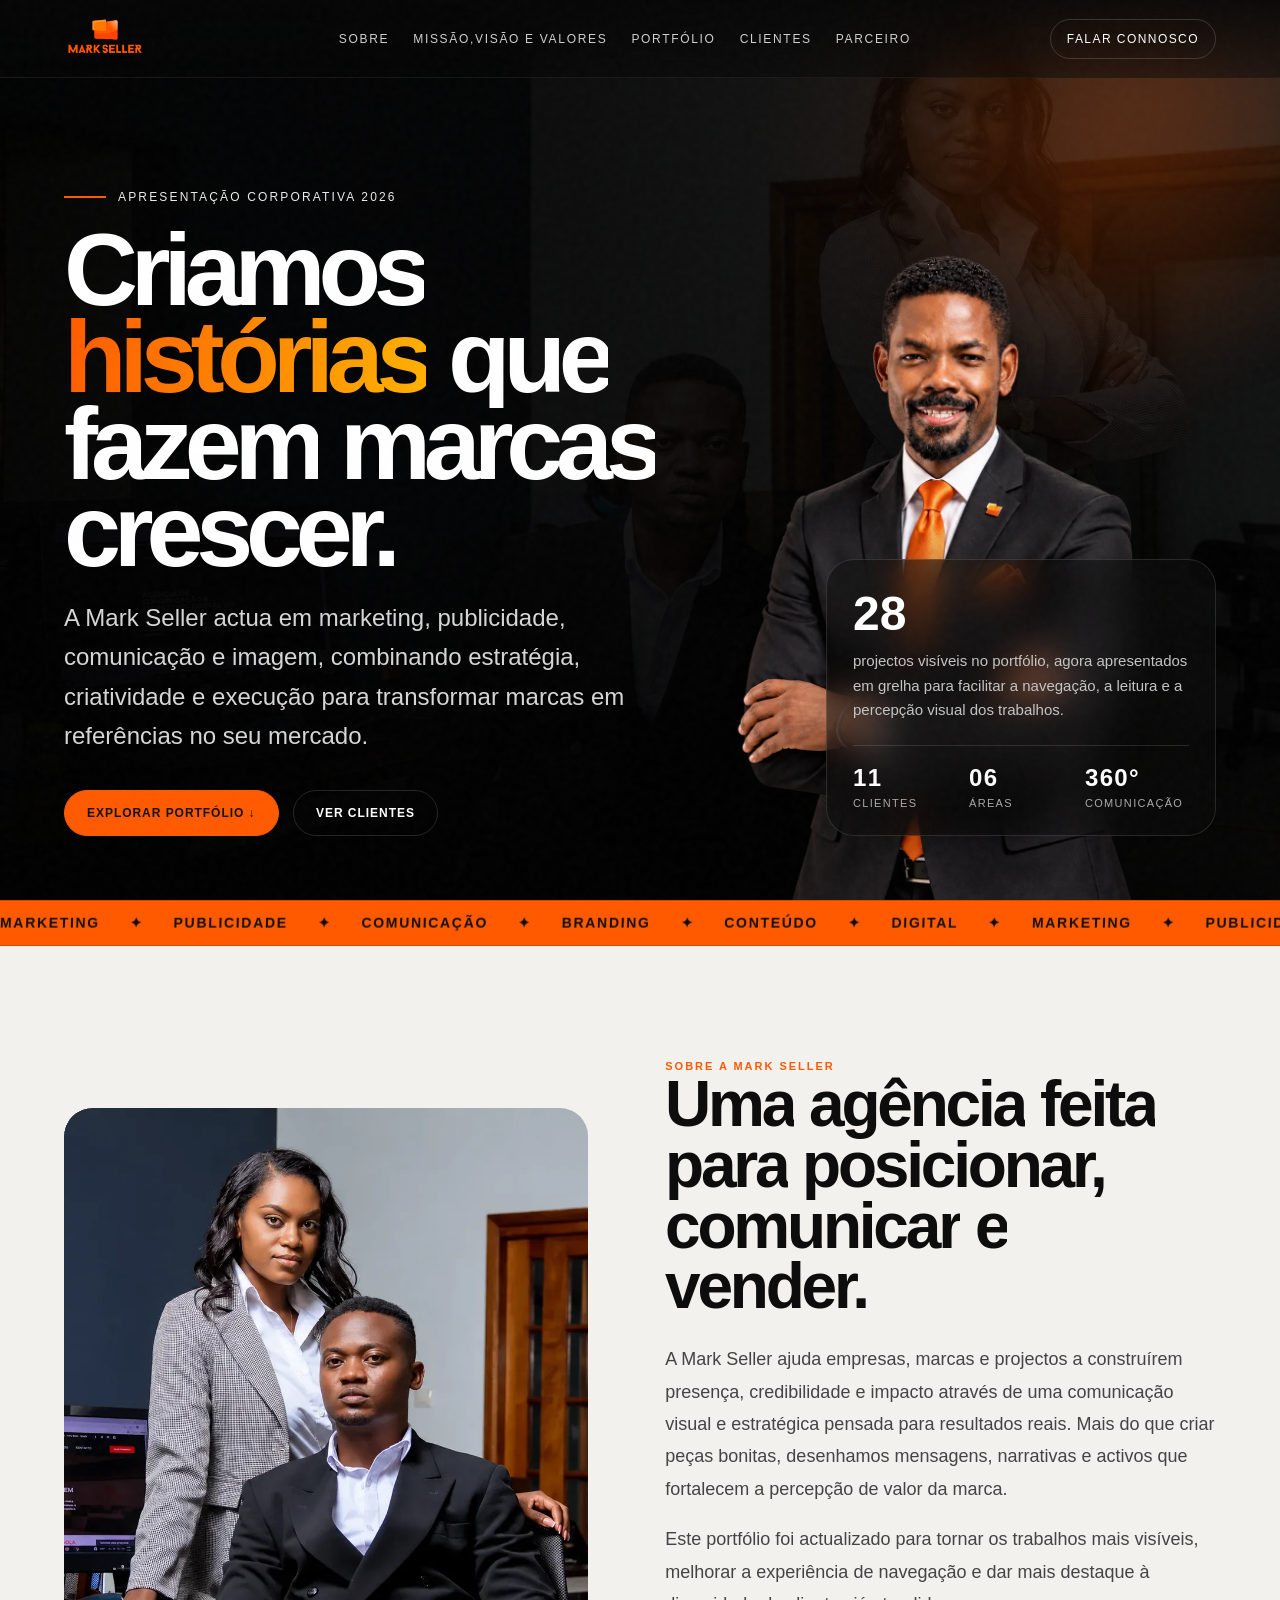
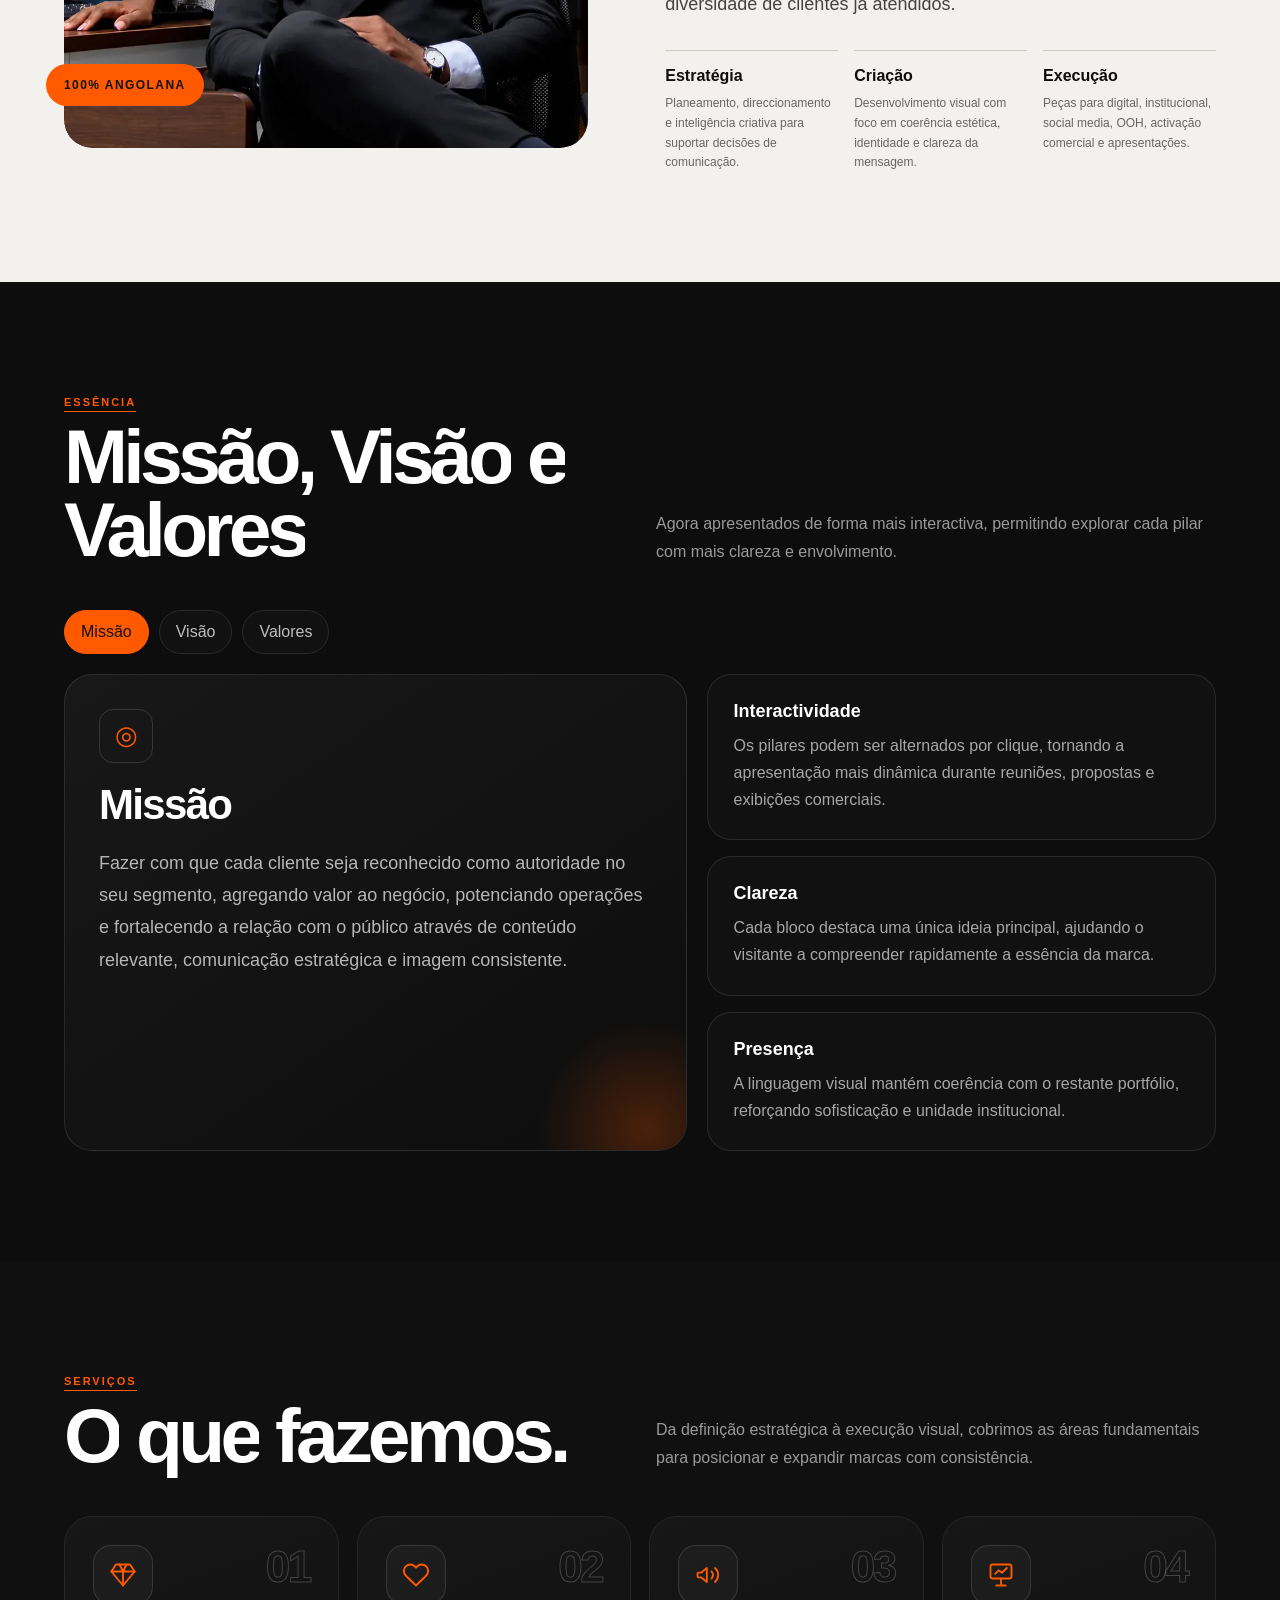
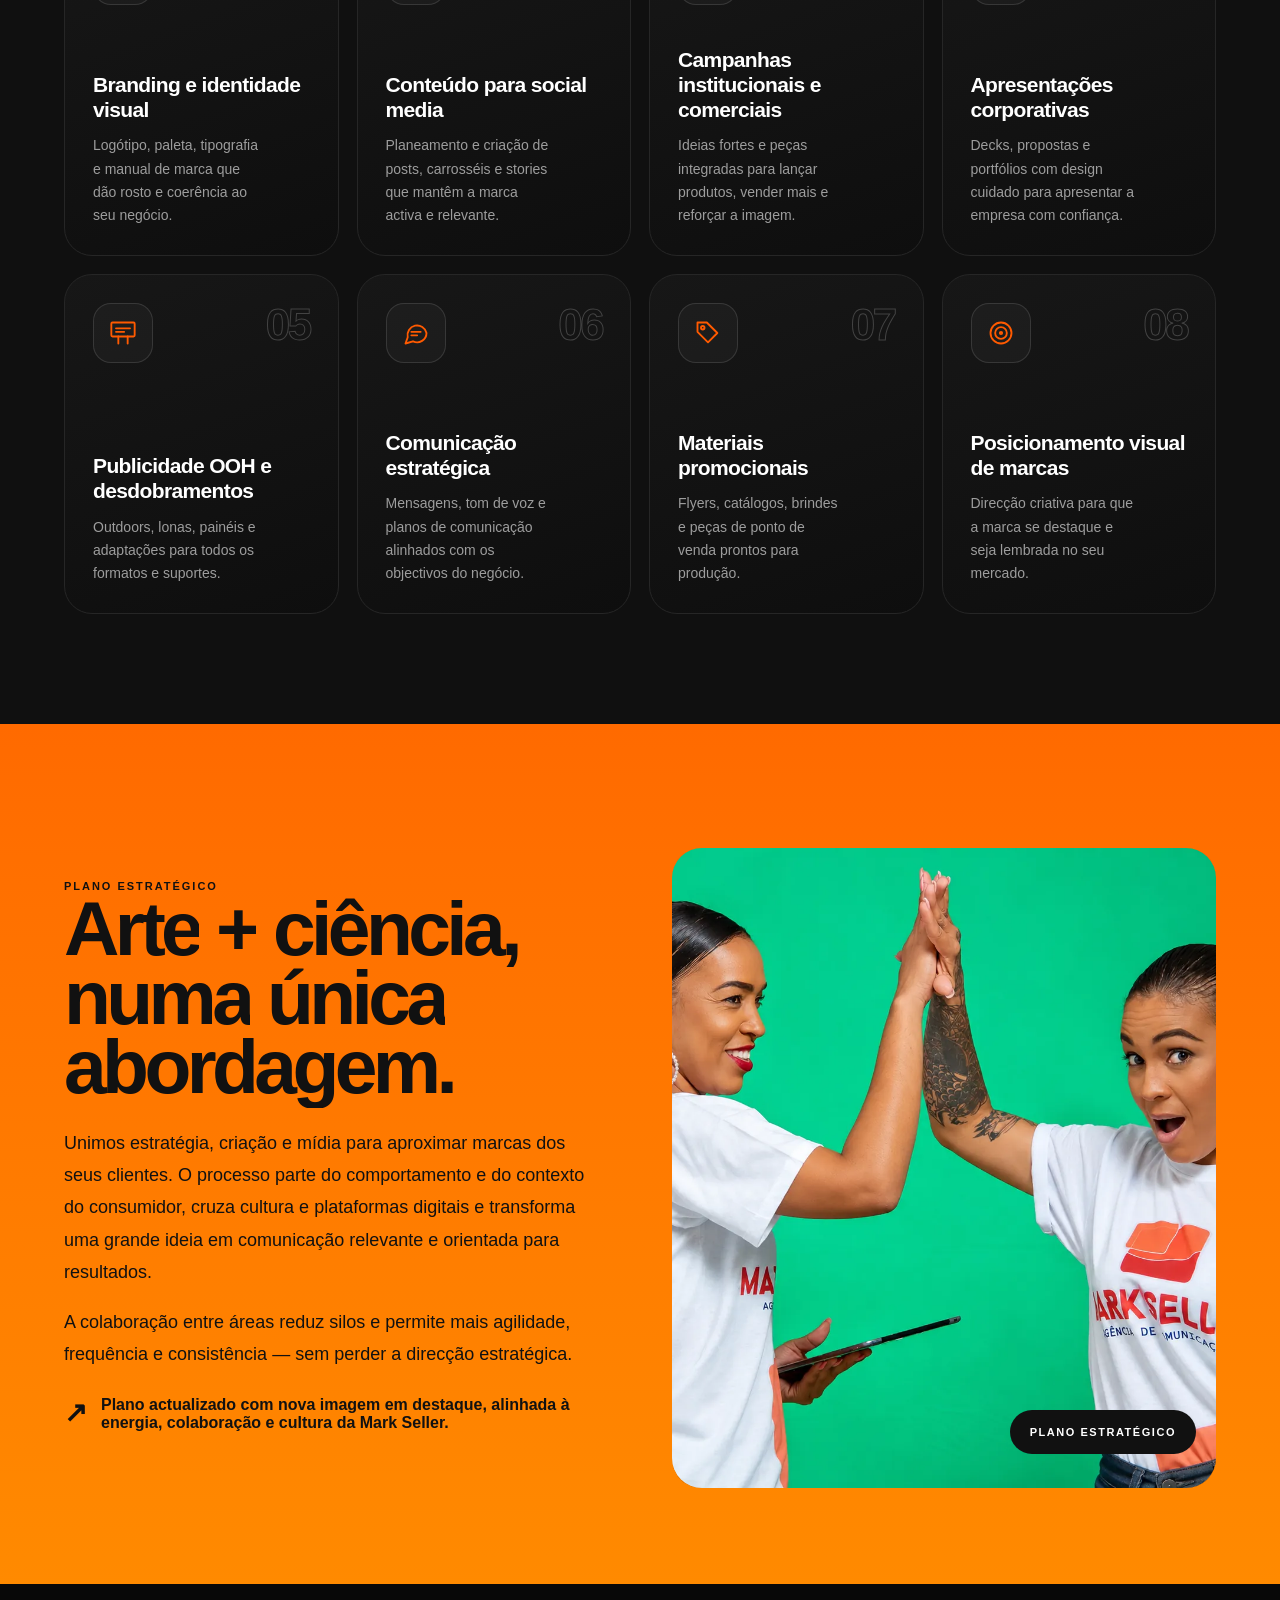
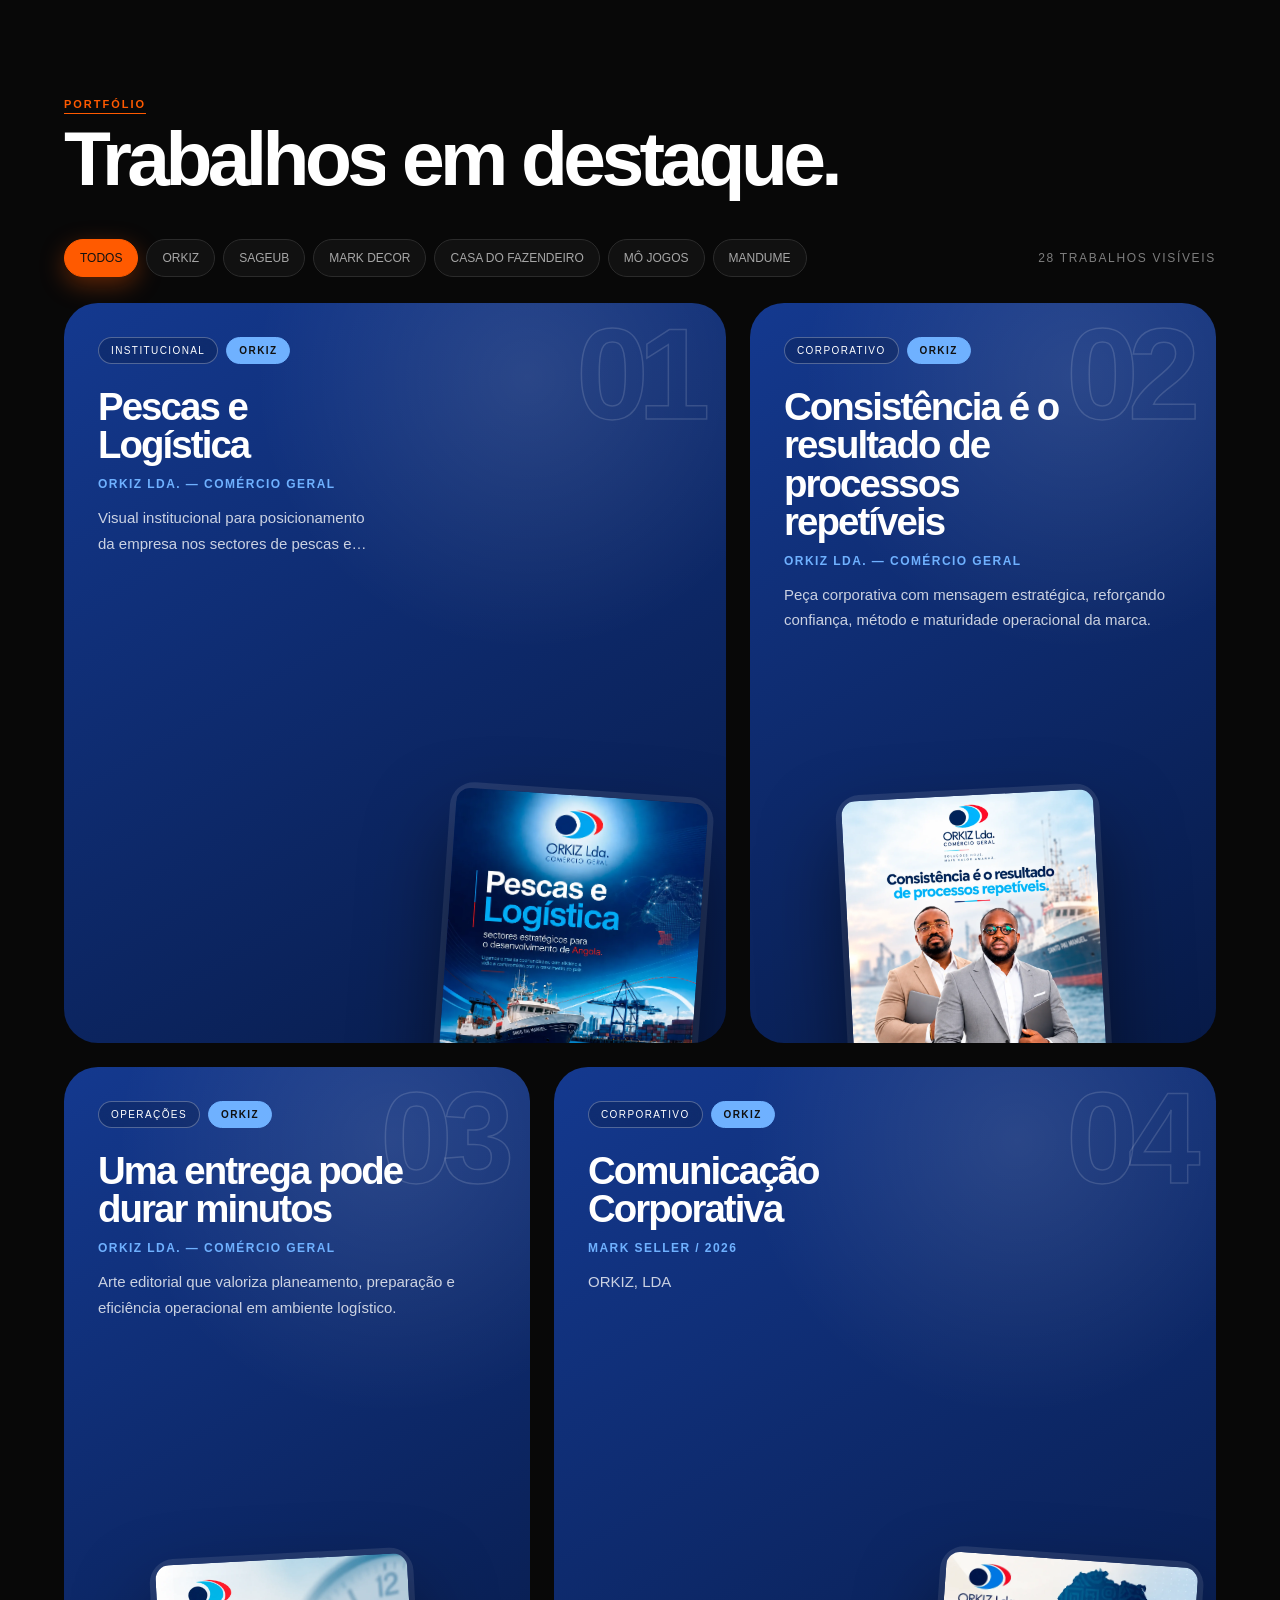
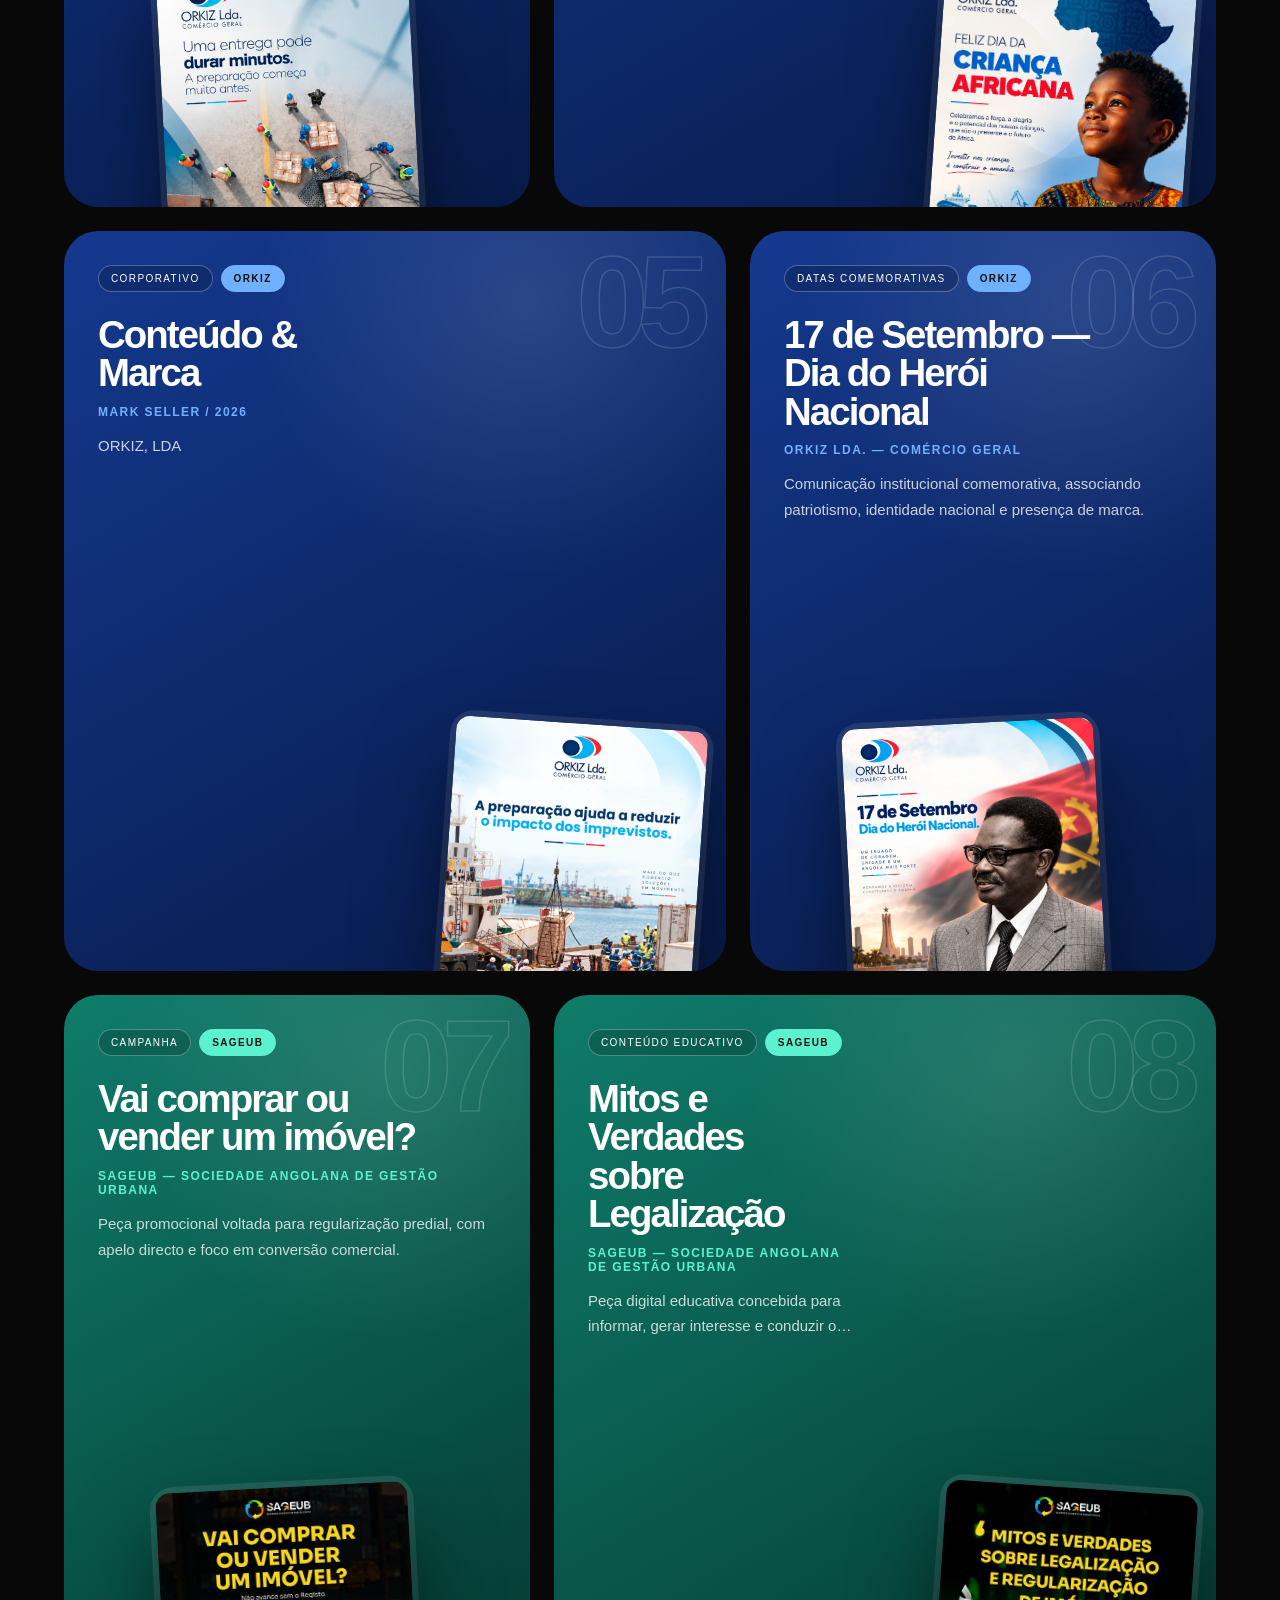
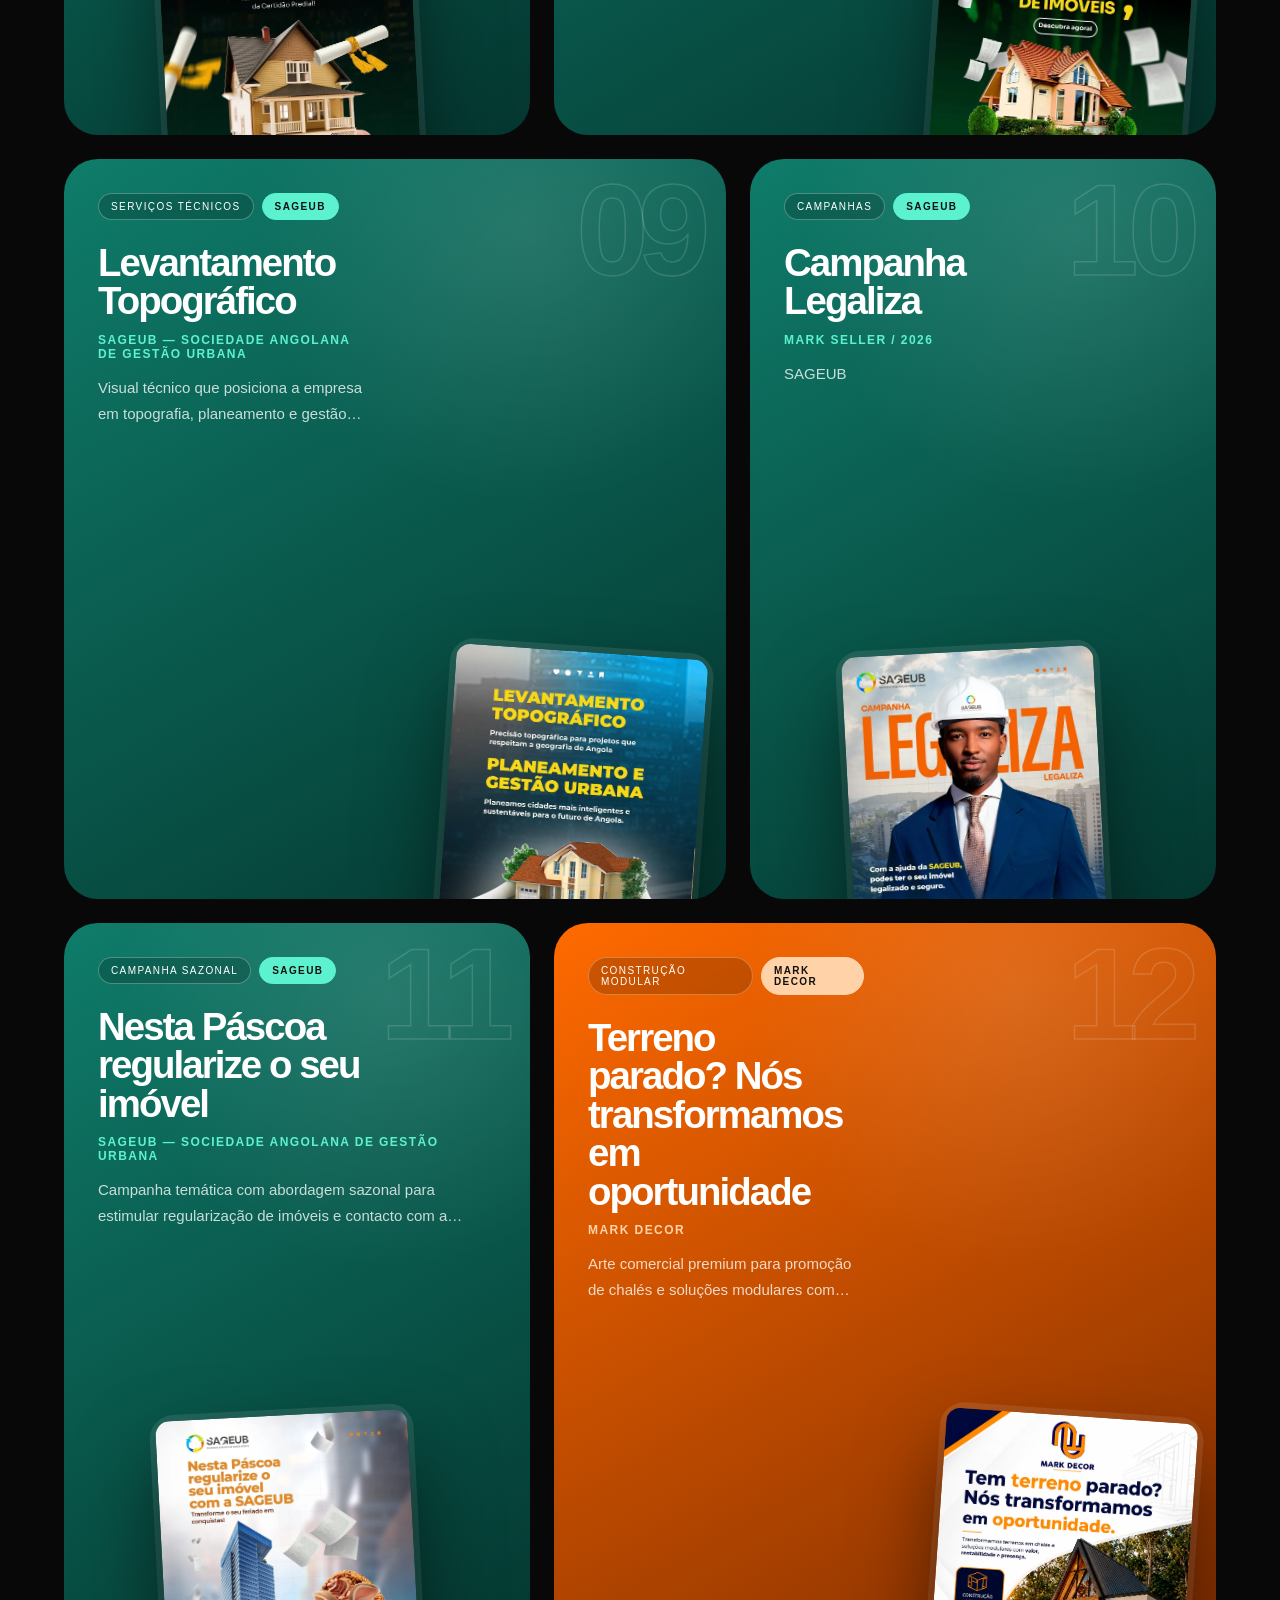
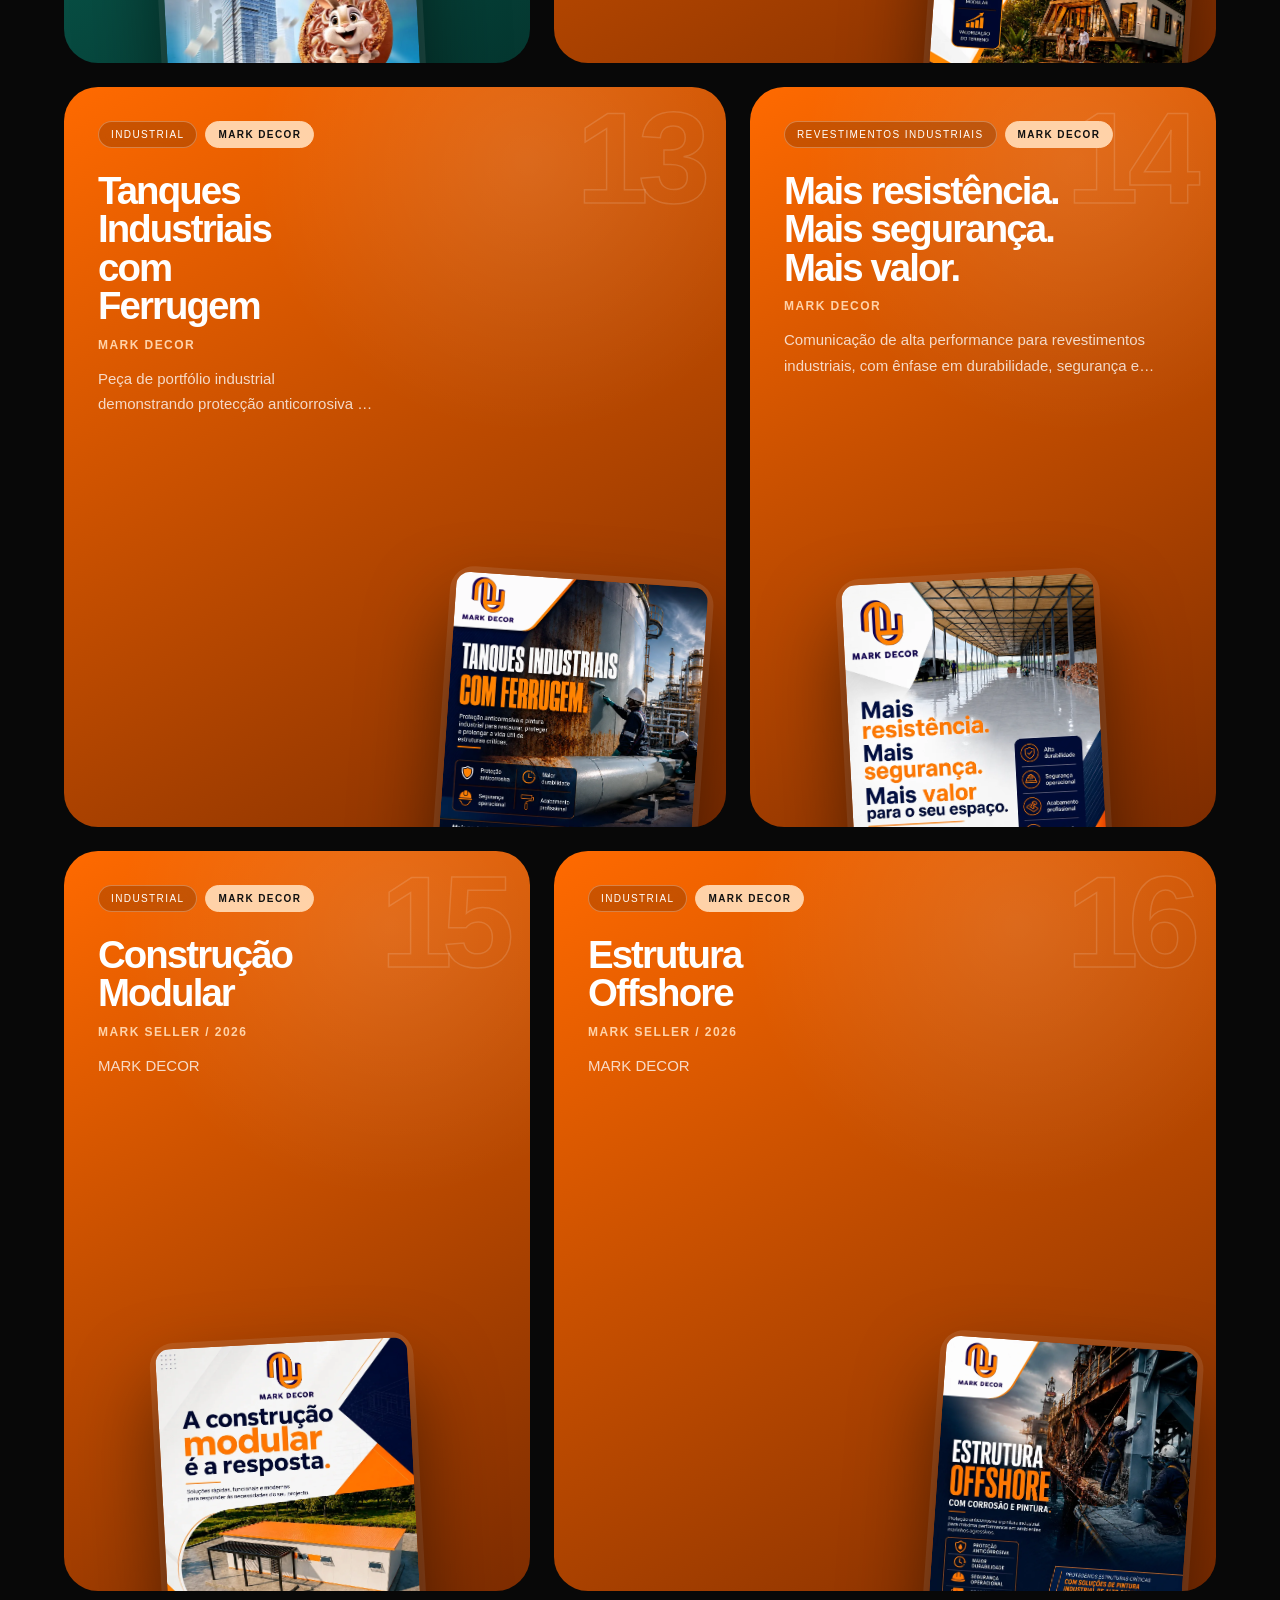
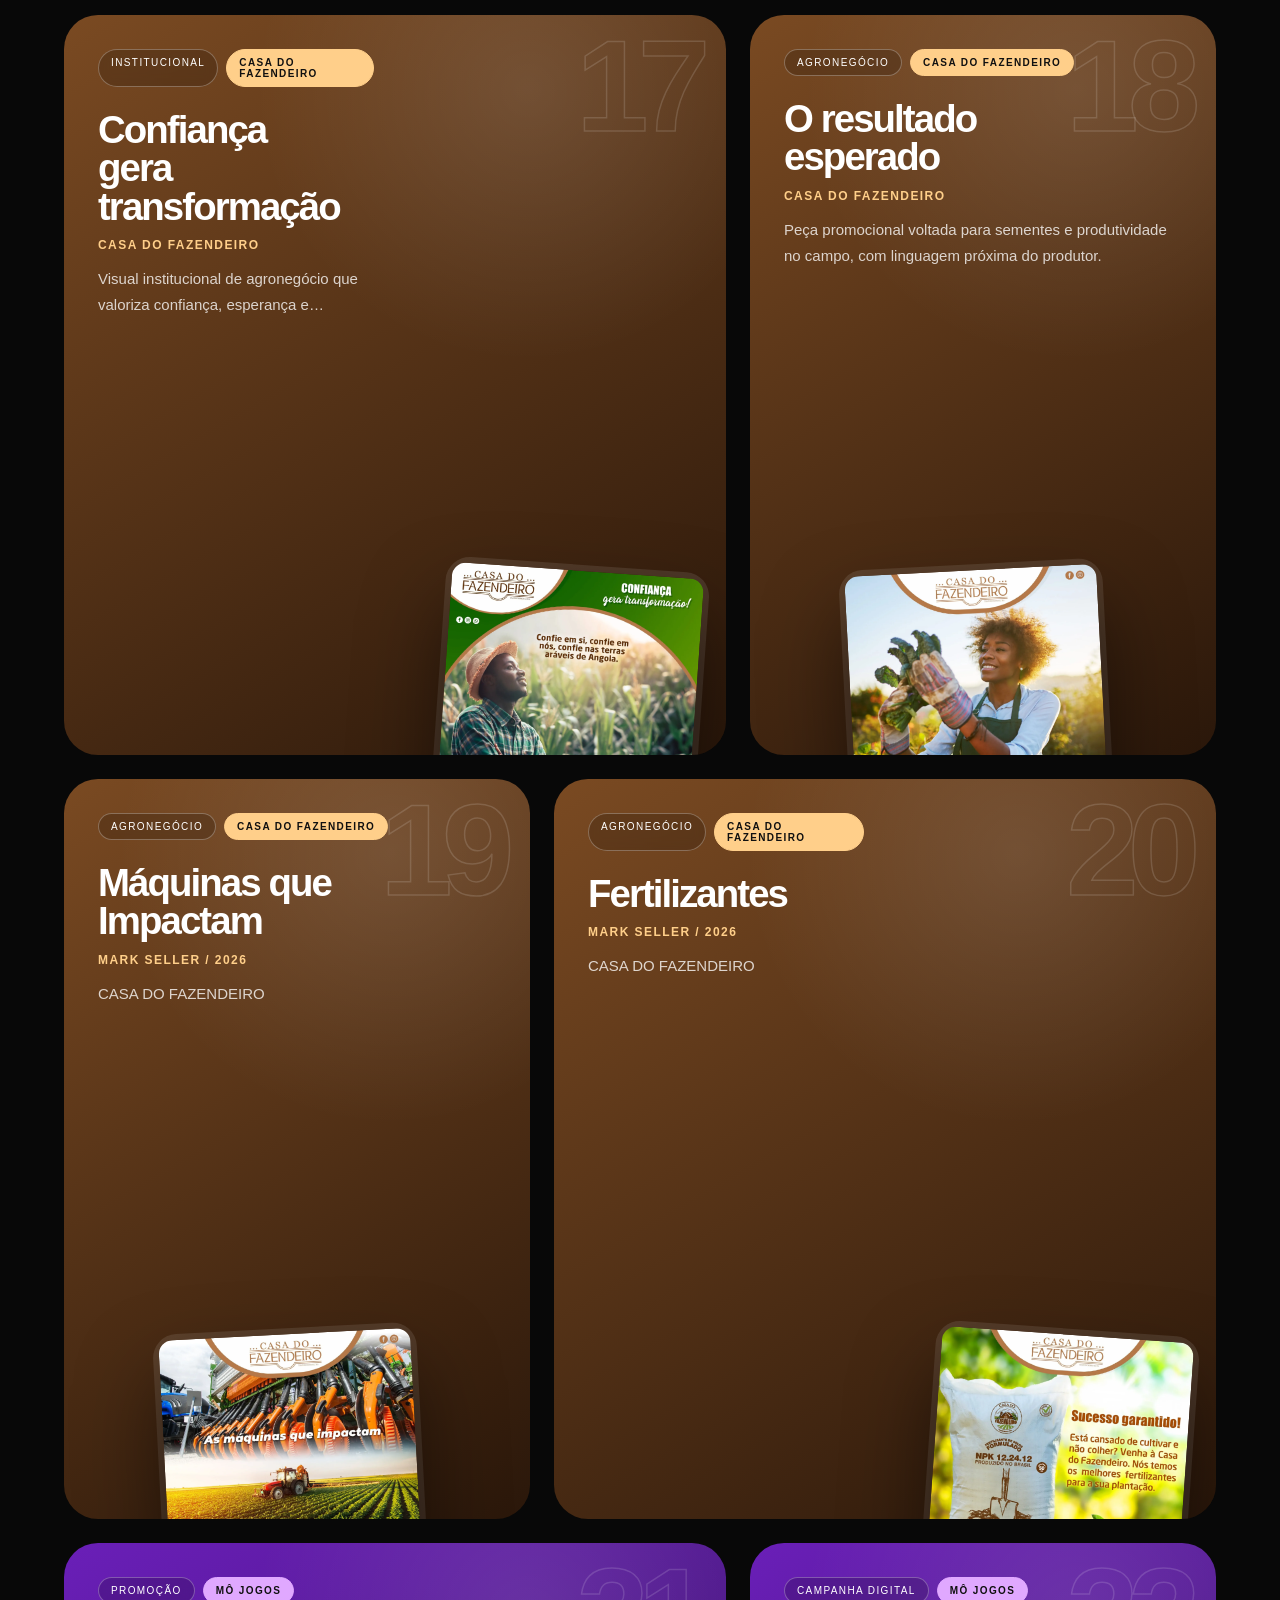
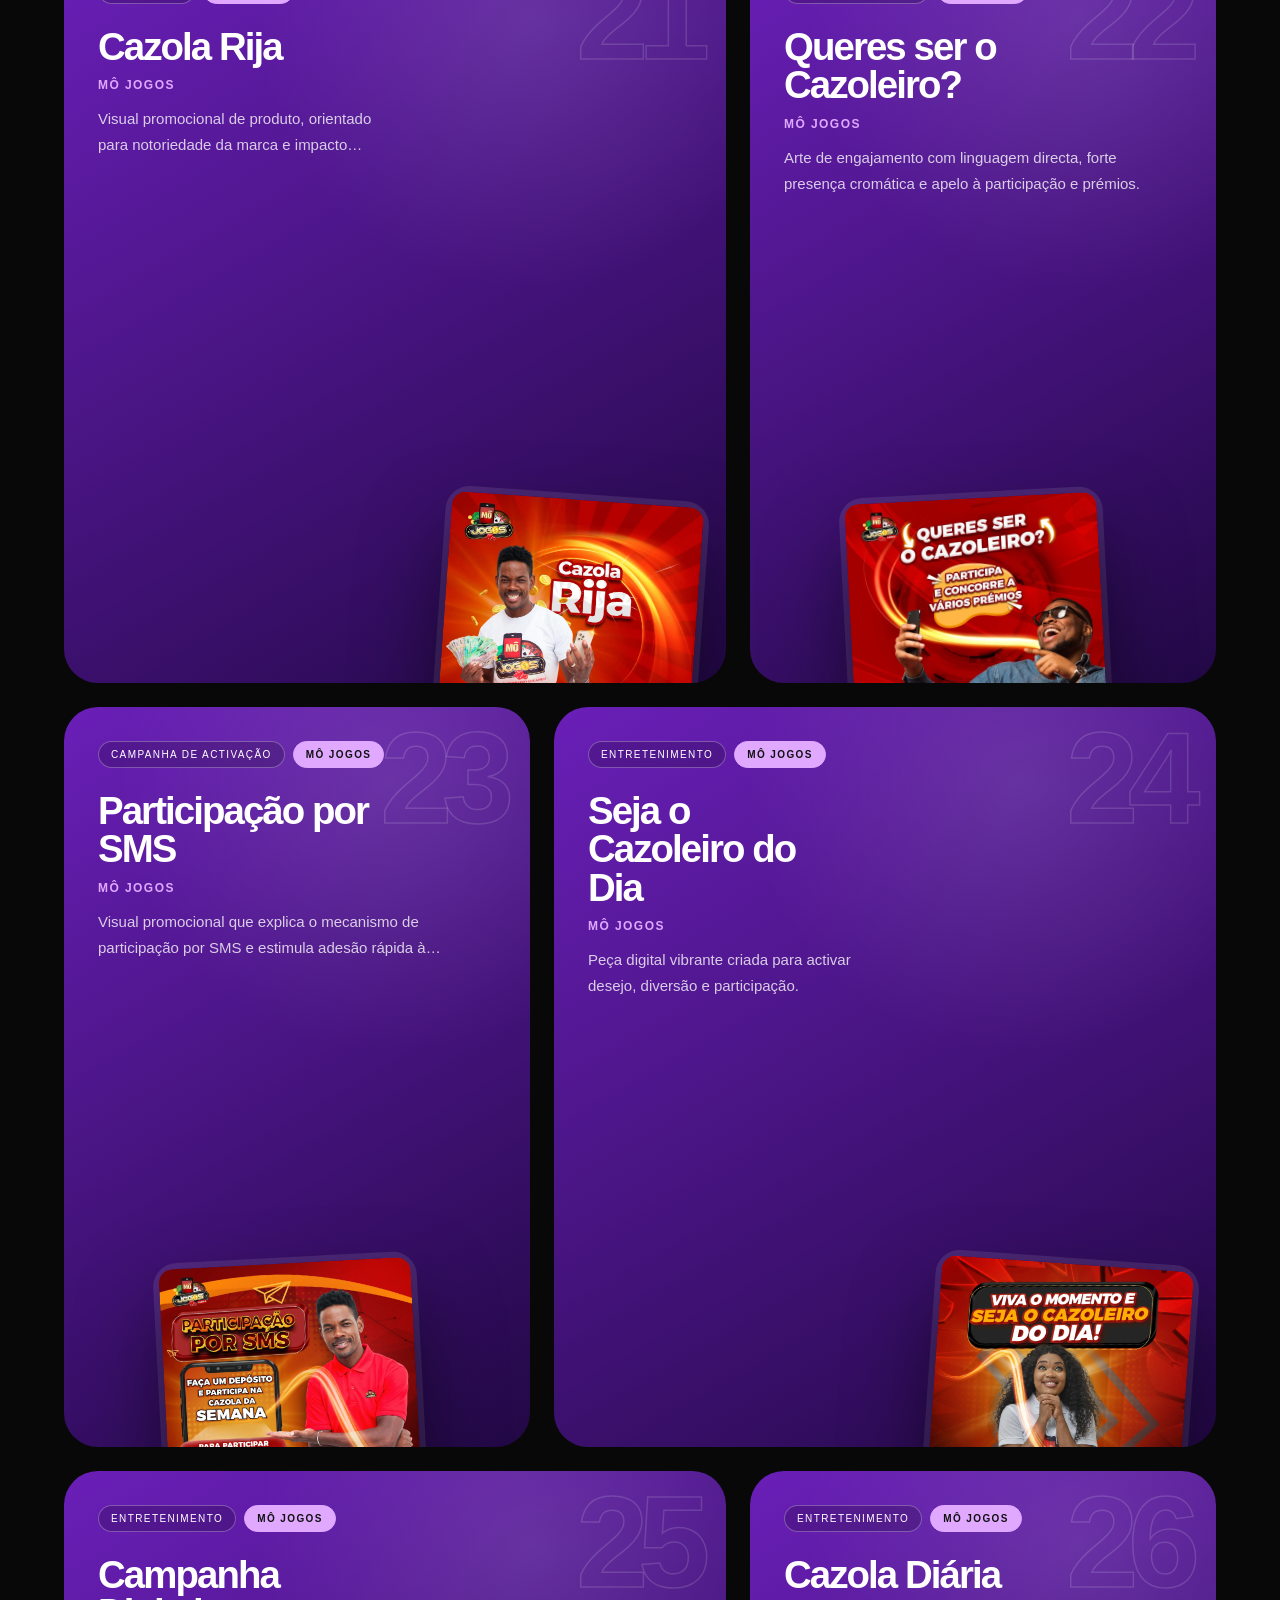
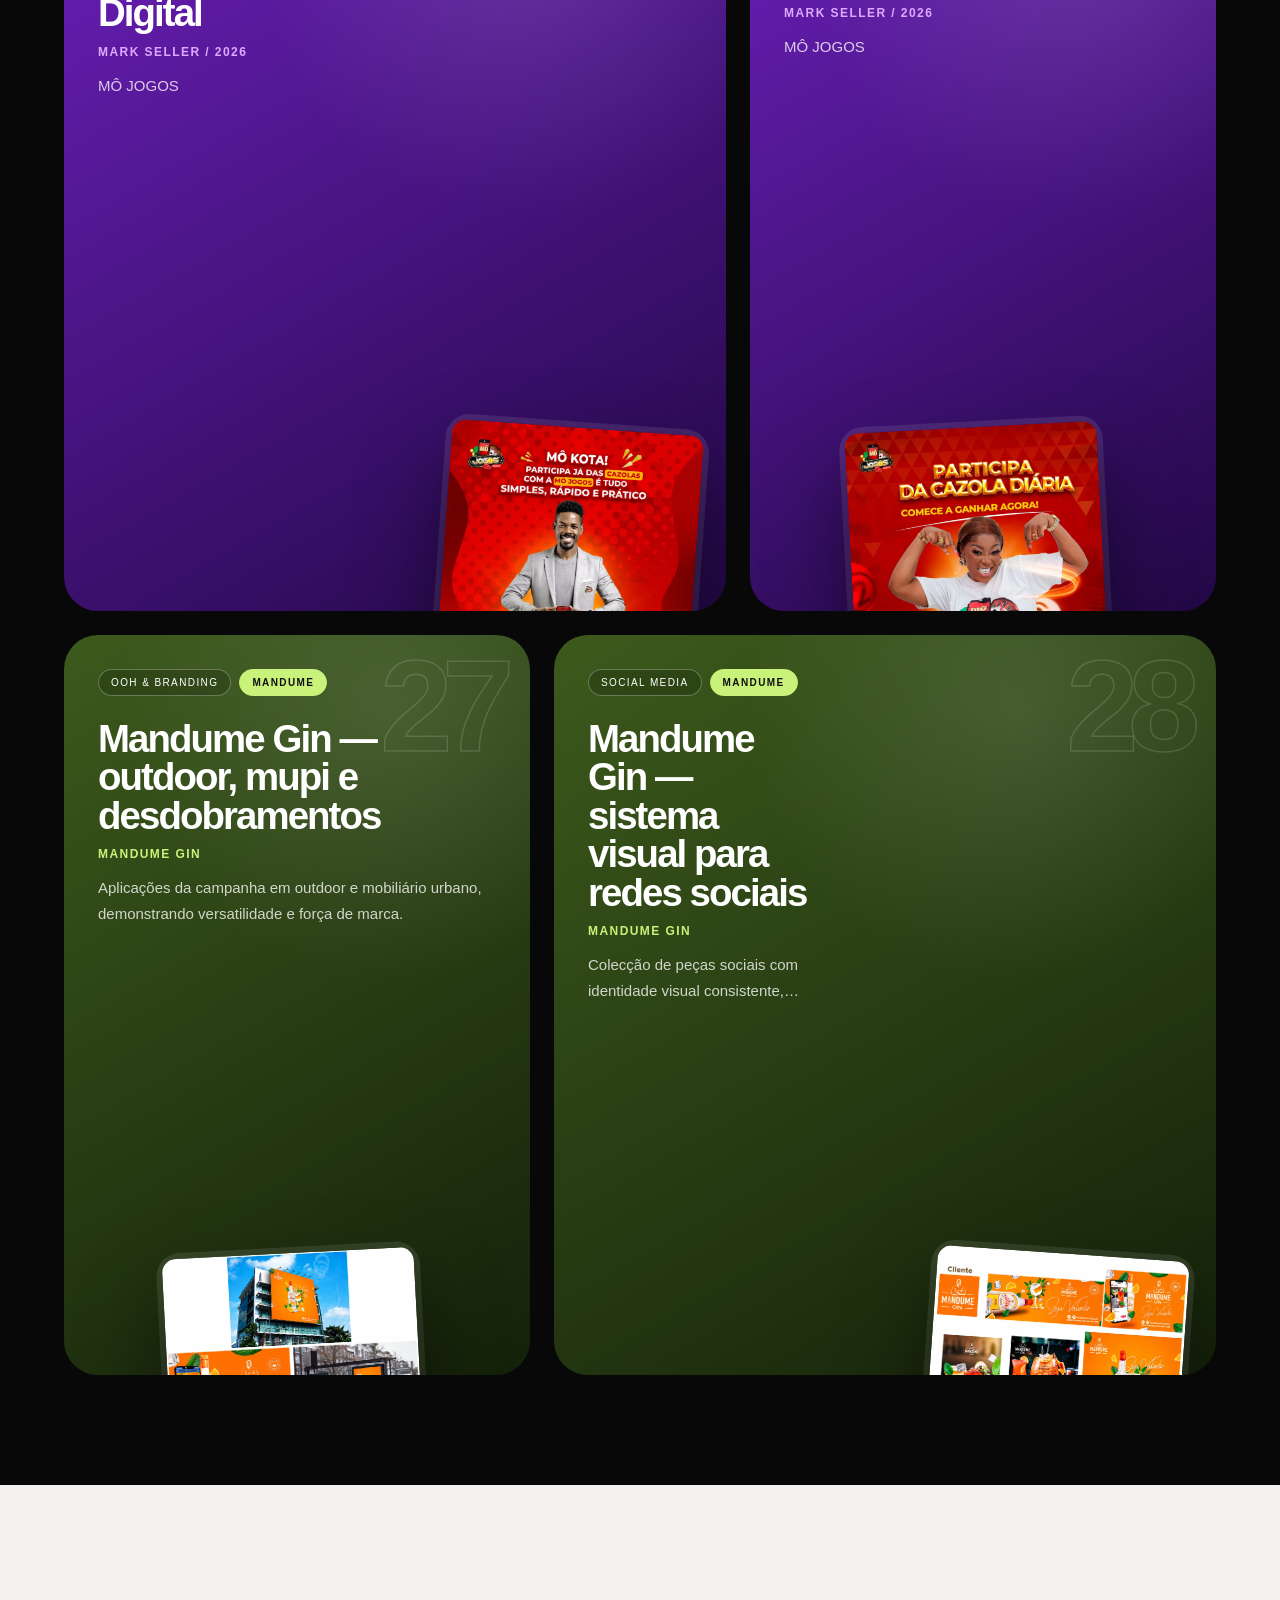
==== index.html @ 2f656e66 "Mark Update" ====
<!DOCTYPE html>
<html lang="pt-PT">
<head>
<meta charset="utf-8"/>
<meta content="width=device-width, initial-scale=1, viewport-fit=cover" name="viewport"/>
<meta content="#0a0a0a" name="theme-color"/>
<meta content="Mark Seller — apresentação corporativa e portfólio interactivo" name="description"/>
<link rel="shortcut icon" href="img/mark-seller.webp" type="image/x-icon">
<title>MARK SELLER</title>

  <link rel="stylesheet" href="css/estilo.css">
  <link rel="stylesheet" href="css/animacoes.css">
  <script>document.documentElement.classList.add("js")</script>
</head>
<body>
<div aria-hidden="true" class="noise"></div>
<header class="nav">
<a class="brand" href="#top"><img alt="Mark Seller" src="img/mark-seller.webp"/></a>
<nav class="nav-links">
<a href="#sobre">Sobre</a>
<a href="#valores">Missão,Visão e Valores</a>
<a href="#portfolio">Portfólio</a>
<a href="#clientes">Clientes</a>
<a href="#parceiro">Parceiro</a>
</nav>
<a class="nav-cta" href="#contacto">Falar connosco</a>
</header>
<section class="hero" id="top">
<div class="hero-bg"><img alt="Mark Seller background" src="img/mark-seller-background.webp"/></div>
<div class="hero-person" aria-hidden="true"><img alt="" src="img/img.webp"/></div>
<div class="hero-content">
<span class="eyebrow">Apresentação Corporativa 2026</span>
<h1>Criamos <em>histórias</em> que fazem marcas crescer.</h1>
<p>A Mark Seller actua em marketing, publicidade, comunicação e imagem, combinando estratégia, criatividade e execução para transformar marcas em referências no seu mercado.</p>
<div class="hero-actions">
<a class="btn primary" href="#portfolio">Explorar portfólio ↓</a>
<a class="btn" href="#clientes">Ver clientes</a>
</div>
</div>
<aside class="hero-stat">
<div class="big">28</div>
<p>projectos visíveis no portfólio, agora apresentados em grelha para facilitar a navegação, a leitura e a percepção visual dos trabalhos.</p>
<div class="mini-grid">
<div><b>11</b>Clientes</div>
<div><b>06</b>Áreas</div>
<div><b>360°</b>Comunicação</div>
</div>
</aside>
</section>
<div class="marquee"><div class="marquee-track"><span>MARKETING</span><span>PUBLICIDADE</span><span>COMUNICAÇÃO</span><span>BRANDING</span><span>CONTEÚDO</span><span>DIGITAL</span><span>MARKETING</span><span>PUBLICIDADE</span><span>COMUNICAÇÃO</span><span>BRANDING</span><span>CONTEÚDO</span><span>DIGITAL</span></div></div>
<section class="section about" id="sobre">
<div class="about-grid">
<div class="about-media reveal"><img alt="Profissionais Mark Seller" src="img/profissionais-mark-seller.webp"/></div>
<div class="about-copy reveal">
<span class="label">Sobre a Mark Seller</span>
<h2>Uma agência feita para posicionar, comunicar e vender.</h2>
<p>A Mark Seller ajuda empresas, marcas e projectos a construírem presença, credibilidade e impacto através de uma comunicação visual e estratégica pensada para resultados reais. Mais do que criar peças bonitas, desenhamos mensagens, narrativas e activos que fortalecem a percepção de valor da marca.</p>
<p>Este portfólio foi actualizado para tornar os trabalhos mais visíveis, melhorar a experiência de navegação e dar mais destaque à diversidade de clientes já atendidos.</p>
<div class="facts">
<div class="fact"><b>Estratégia</b><span>Planeamento, direccionamento e inteligência criativa para suportar decisões de comunicação.</span></div>
<div class="fact"><b>Criação</b><span>Desenvolvimento visual com foco em coerência estética, identidade e clareza da mensagem.</span></div>
<div class="fact"><b>Execução</b><span>Peças para digital, institucional, social media, OOH, activação comercial e apresentações.</span></div>
</div>
</div>
</div>
</section>
<section class="section pillars" id="valores">
<div class="section-head reveal">
<div><span class="label">Essência</span><h2>Missão, Visão e Valores</h2></div>
<p>Agora apresentados de forma mais interactiva, permitindo explorar cada pilar com mais clareza e envolvimento.</p>
</div>
<div class="pillar-controls reveal">
<button class="pillar-tab active" data-pillar="missao">Missão</button>
<button class="pillar-tab" data-pillar="visao">Visão</button>
<button class="pillar-tab" data-pillar="valores">Valores</button>
</div>
<div class="pillar-stage">
<article class="pillar-panel active reveal" id="panel-missao">
<div class="pillar-icon">◎</div>
<h3>Missão</h3>
<p>Fazer com que cada cliente seja reconhecido como autoridade no seu segmento, agregando valor ao negócio, potenciando operações e fortalecendo a relação com o público através de conteúdo relevante, comunicação estratégica e imagem consistente.</p>
</article>
<article class="pillar-panel reveal" id="panel-visao">
<div class="pillar-icon">◉</div>
<h3>Visão</h3>
<p>Ser uma referência angolana em marketing, publicidade, comunicação e imagem, reconhecida pela capacidade de transformar marcas em activos estratégicos, culturalmente relevantes e comercialmente fortes.</p>
</article>
<article class="pillar-panel reveal" id="panel-valores">
<div class="pillar-icon">✦</div>
<h3>Valores</h3>
<p>Compromisso com a excelência, criatividade com propósito, foco em resultados, ética profissional, proximidade com o cliente, capacidade de adaptação e uma cultura de melhoria contínua em tudo o que criamos.</p>
</article>
<div class="pillar-side">
<div class="micro-card reveal"><h4>Interactividade</h4><p>Os pilares podem ser alternados por clique, tornando a apresentação mais dinâmica durante reuniões, propostas e exibições comerciais.</p></div>
<div class="micro-card reveal"><h4>Clareza</h4><p>Cada bloco destaca uma única ideia principal, ajudando o visitante a compreender rapidamente a essência da marca.</p></div>
<div class="micro-card reveal"><h4>Presença</h4><p>A linguagem visual mantém coerência com o restante portfólio, reforçando sofisticação e unidade institucional.</p></div>
</div>
</div>
</section>
<section class="section services" id="servicos">
<div class="section-head reveal">
<div><span class="label">Serviços</span><h2>O que fazemos.</h2></div>
<p>Da definição estratégica à execução visual, cobrimos as áreas fundamentais para posicionar e expandir marcas com consistência.</p>
</div>
<div class="services-grid">
<article class="service reveal"><div class="svc-top"><span class="svc-icon"><svg viewBox="0 0 24 24" fill="none" stroke="currentColor" stroke-width="1.6" stroke-linecap="round" stroke-linejoin="round" aria-hidden="true"><path d="M6 3h12l4 6-10 12L2 9z"/><path d="M2 9h20M9 3l3 6 3-6M12 9v12"/></svg></span><small>01</small></div><div class="svc-body"><h3>Branding e identidade visual</h3><p>Logótipo, paleta, tipografia e manual de marca que dão rosto e coerência ao seu negócio.</p></div><span class="svc-arrow" aria-hidden="true">↗</span></article>
<article class="service reveal"><div class="svc-top"><span class="svc-icon"><svg viewBox="0 0 24 24" fill="none" stroke="currentColor" stroke-width="1.6" stroke-linecap="round" stroke-linejoin="round" aria-hidden="true"><path d="M20.8 4.6a5.5 5.5 0 0 0-7.8 0L12 5.7l-1-1.1a5.5 5.5 0 0 0-7.8 7.8l1 1.1L12 21l7.8-7.5 1-1.1a5.5 5.5 0 0 0 0-7.8z"/></svg></span><small>02</small></div><div class="svc-body"><h3>Conteúdo para social media</h3><p>Planeamento e criação de posts, carrosséis e stories que mantêm a marca activa e relevante.</p></div><span class="svc-arrow" aria-hidden="true">↗</span></article>
<article class="service reveal"><div class="svc-top"><span class="svc-icon"><svg viewBox="0 0 24 24" fill="none" stroke="currentColor" stroke-width="1.6" stroke-linecap="round" stroke-linejoin="round" aria-hidden="true"><path d="M3 11v2a1 1 0 0 0 1 1h2l5 4V6L6 10H4a1 1 0 0 0-1 1z"/><path d="M15 9a4 4 0 0 1 0 6M18 6a8 8 0 0 1 0 12"/></svg></span><small>03</small></div><div class="svc-body"><h3>Campanhas institucionais e comerciais</h3><p>Ideias fortes e peças integradas para lançar produtos, vender mais e reforçar a imagem.</p></div><span class="svc-arrow" aria-hidden="true">↗</span></article>
<article class="service reveal"><div class="svc-top"><span class="svc-icon"><svg viewBox="0 0 24 24" fill="none" stroke="currentColor" stroke-width="1.6" stroke-linecap="round" stroke-linejoin="round" aria-hidden="true"><rect x="3" y="3" width="18" height="12" rx="2"/><path d="M12 15v6M8 21h8M7 11l3-3 3 2 4-4"/></svg></span><small>04</small></div><div class="svc-body"><h3>Apresentações corporativas</h3><p>Decks, propostas e portfólios com design cuidado para apresentar a empresa com confiança.</p></div><span class="svc-arrow" aria-hidden="true">↗</span></article>
<article class="service reveal"><div class="svc-top"><span class="svc-icon"><svg viewBox="0 0 24 24" fill="none" stroke="currentColor" stroke-width="1.6" stroke-linecap="round" stroke-linejoin="round" aria-hidden="true"><rect x="2" y="3" width="20" height="12" rx="1"/><path d="M8 15v6M16 15v6M6 8h12M6 11h7"/></svg></span><small>05</small></div><div class="svc-body"><h3>Publicidade OOH e desdobramentos</h3><p>Outdoors, lonas, painéis e adaptações para todos os formatos e suportes.</p></div><span class="svc-arrow" aria-hidden="true">↗</span></article>
<article class="service reveal"><div class="svc-top"><span class="svc-icon"><svg viewBox="0 0 24 24" fill="none" stroke="currentColor" stroke-width="1.6" stroke-linecap="round" stroke-linejoin="round" aria-hidden="true"><path d="M21 12a8 8 0 0 1-11.6 7.1L3 21l1.9-5.4A8 8 0 1 1 21 12z"/><path d="M8 11h8M8 14h5"/></svg></span><small>06</small></div><div class="svc-body"><h3>Comunicação estratégica</h3><p>Mensagens, tom de voz e planos de comunicação alinhados com os objectivos do negócio.</p></div><span class="svc-arrow" aria-hidden="true">↗</span></article>
<article class="service reveal"><div class="svc-top"><span class="svc-icon"><svg viewBox="0 0 24 24" fill="none" stroke="currentColor" stroke-width="1.6" stroke-linecap="round" stroke-linejoin="round" aria-hidden="true"><path d="M20 12l-8 8-9-9V3h8z"/><circle cx="7.5" cy="7.5" r="1.5"/></svg></span><small>07</small></div><div class="svc-body"><h3>Materiais promocionais</h3><p>Flyers, catálogos, brindes e peças de ponto de venda prontos para produção.</p></div><span class="svc-arrow" aria-hidden="true">↗</span></article>
<article class="service reveal"><div class="svc-top"><span class="svc-icon"><svg viewBox="0 0 24 24" fill="none" stroke="currentColor" stroke-width="1.6" stroke-linecap="round" stroke-linejoin="round" aria-hidden="true"><circle cx="12" cy="12" r="9"/><circle cx="12" cy="12" r="5"/><circle cx="12" cy="12" r="1"/></svg></span><small>08</small></div><div class="svc-body"><h3>Posicionamento visual de marcas</h3><p>Direcção criativa para que a marca se destaque e seja lembrada no seu mercado.</p></div><span class="svc-arrow" aria-hidden="true">↗</span></article>
</div>
</section>
<section class="section strategy">
<div class="strategy-grid">
<div class="reveal">
<span class="label" style="color:#111">Plano estratégico</span>
<h2>Arte + ciência, numa única abordagem.</h2>
<p>Unimos estratégia, criação e mídia para aproximar marcas dos seus clientes. O processo parte do comportamento e do contexto do consumidor, cruza cultura e plataformas digitais e transforma uma grande ideia em comunicação relevante e orientada para resultados.</p>
<p>A colaboração entre áreas reduz silos e permite mais agilidade, frequência e consistência — sem perder a direcção estratégica.</p>
<div class="strategy-note"><span>↗</span><div>Plano actualizado com nova imagem em destaque, alinhada à energia, colaboração e cultura da Mark Seller.</div></div>
</div>
<div class="strategy-img reveal"><img alt="Plano estratégico Mark Seller" src="img/plano-estrategico-mark-seller.webp"/></div>
</div>
</section>
<section class="section portfolio" id="portfolio">
<div class="section-head reveal">
<div><span class="label">Portfólio</span><h2>Trabalhos em destaque.</h2></div>
</div>
<div class="filter-bar reveal">
<div class="filters"><button class="filter-btn active" data-filter="TODOS">TODOS</button>
<button class="filter-btn" data-filter="ORKIZ">ORKIZ</button>
<button class="filter-btn" data-filter="SAGEUB">SAGEUB</button>
<button class="filter-btn" data-filter="MARK DECOR">MARK DECOR</button>
<button class="filter-btn" data-filter="CASA DO FAZENDEIRO">CASA DO FAZENDEIRO</button>
<button class="filter-btn" data-filter="MÔ JOGOS">MÔ JOGOS</button>
<button class="filter-btn" data-filter="MANDUME">MANDUME</button></div>
<div class="portfolio-count"><span id="visible-count">28</span> trabalhos visíveis</div>
</div>
<div class="portfolio-grid" id="portfolio-grid">
<article class="portfolio-card" data-category="ORKIZ">
<button aria-label="Abrir projecto Pescas e Logística" class="portfolio-thumb" data-lightbox="img/img-2.webp" type="button">
<img alt="Pescas e Logística" src="img/img-2.webp"/>
</button>
<div class="portfolio-meta">
<div class="meta-top"><span>Institucional</span><span>ORKIZ</span></div>
<h3>Pescas e Logística</h3>
<strong>ORKIZ Lda. — Comércio Geral</strong>
<p>Visual institucional para posicionamento da empresa nos sectores de pescas e logística, com foco no desenvolvimento de Angola.</p>
</div>
</article>
<article class="portfolio-card" data-category="ORKIZ">
<button aria-label="Abrir projecto Consistência é o resultado de processos repetíveis" class="portfolio-thumb" data-lightbox="img/img-3.webp" type="button">
<img alt="Consistência é o resultado de processos repetíveis" src="img/img-3.webp"/>
</button>
<div class="portfolio-meta">
<div class="meta-top"><span>Corporativo</span><span>ORKIZ</span></div>
<h3>Consistência é o resultado de processos repetíveis</h3>
<strong>ORKIZ Lda. — Comércio Geral</strong>
<p>Peça corporativa com mensagem estratégica, reforçando confiança, método e maturidade operacional da marca.</p>
</div>
</article>
<article class="portfolio-card" data-category="ORKIZ">
<button aria-label="Abrir projecto Uma entrega pode durar minutos" class="portfolio-thumb" data-lightbox="img/img-4.webp" type="button">
<img alt="Uma entrega pode durar minutos" src="img/img-4.webp"/>
</button>
<div class="portfolio-meta">
<div class="meta-top"><span>Operações</span><span>ORKIZ</span></div>
<h3>Uma entrega pode durar minutos</h3>
<strong>ORKIZ Lda. — Comércio Geral</strong>
<p>Arte editorial que valoriza planeamento, preparação e eficiência operacional em ambiente logístico.</p>
</div>
</article>
<article class="portfolio-card" data-category="ORKIZ">
<button aria-label="Abrir projecto Comunicação Corporativa" class="portfolio-thumb" data-lightbox="img/img-5.webp" type="button">
<img alt="ORKIZ, LDA — Comunicação Corporativa" src="img/img-5.webp"/>
</button>
<div class="portfolio-meta">
<div class="meta-top"><span>Corporativo</span><span>ORKIZ</span></div>
<h3>Comunicação Corporativa</h3>
<strong>MARK SELLER / 2026</strong>
<p>ORKIZ, LDA</p>
</div>
</article>
<article class="portfolio-card" data-category="ORKIZ">
<button aria-label="Abrir projecto Conteúdo &amp; Marca" class="portfolio-thumb" data-lightbox="img/img-6.webp" type="button">
<img alt="ORKIZ, LDA — Conteúdo &amp; Marca" src="img/img-6.webp"/>
</button>
<div class="portfolio-meta">
<div class="meta-top"><span>Corporativo</span><span>ORKIZ</span></div>
<h3>Conteúdo &amp; Marca</h3>
<strong>MARK SELLER / 2026</strong>
<p>ORKIZ, LDA</p>
</div>
</article>
<article class="portfolio-card" data-category="ORKIZ">
<button aria-label="Abrir projecto 17 de Setembro — Dia do Herói Nacional" class="portfolio-thumb" data-lightbox="img/img-7.webp" type="button">
<img alt="17 de Setembro — Dia do Herói Nacional" src="img/img-7.webp"/>
</button>
<div class="portfolio-meta">
<div class="meta-top"><span>Datas Comemorativas</span><span>ORKIZ</span></div>
<h3>17 de Setembro — Dia do Herói Nacional</h3>
<strong>ORKIZ Lda. — Comércio Geral</strong>
<p>Comunicação institucional comemorativa, associando patriotismo, identidade nacional e presença de marca.</p>
</div>
</article>
<article class="portfolio-card" data-category="SAGEUB">
<button aria-label="Abrir projecto Vai comprar ou vender um imóvel?" class="portfolio-thumb" data-lightbox="img/img-8.webp" type="button">
<img alt="Vai comprar ou vender um imóvel?" src="img/img-8.webp"/>
</button>
<div class="portfolio-meta">
<div class="meta-top"><span>Campanha</span><span>SAGEUB</span></div>
<h3>Vai comprar ou vender um imóvel?</h3>
<strong>SAGEUB — Sociedade Angolana de Gestão Urbana</strong>
<p>Peça promocional voltada para regularização predial, com apelo directo e foco em conversão comercial.</p>
</div>
</article>
<article class="portfolio-card" data-category="SAGEUB">
<button aria-label="Abrir projecto Mitos e Verdades sobre Legalização" class="portfolio-thumb" data-lightbox="img/img-9.webp" type="button">
<img alt="Mitos e Verdades sobre Legalização" src="img/img-9.webp"/>
</button>
<div class="portfolio-meta">
<div class="meta-top"><span>Conteúdo Educativo</span><span>SAGEUB</span></div>
<h3>Mitos e Verdades sobre Legalização</h3>
<strong>SAGEUB — Sociedade Angolana de Gestão Urbana</strong>
<p>Peça digital educativa concebida para informar, gerar interesse e conduzir o utilizador para a descoberta do serviço.</p>
</div>
</article>
<article class="portfolio-card" data-category="SAGEUB">
<button aria-label="Abrir projecto Levantamento Topográfico" class="portfolio-thumb" data-lightbox="img/img-10.webp" type="button">
<img alt="Levantamento Topográfico" src="img/img-10.webp"/>
</button>
<div class="portfolio-meta">
<div class="meta-top"><span>Serviços Técnicos</span><span>SAGEUB</span></div>
<h3>Levantamento Topográfico</h3>
<strong>SAGEUB — Sociedade Angolana de Gestão Urbana</strong>
<p>Visual técnico que posiciona a empresa em topografia, planeamento e gestão urbana.</p>
</div>
</article>
<article class="portfolio-card" data-category="SAGEUB">
<button aria-label="Abrir projecto Campanha Legaliza" class="portfolio-thumb" data-lightbox="img/img-11.webp" type="button">
<img alt="SAGEUB — Campanha Legaliza" src="img/img-11.webp"/>
</button>
<div class="portfolio-meta">
<div class="meta-top"><span>Campanhas</span><span>SAGEUB</span></div>
<h3>Campanha Legaliza</h3>
<strong>MARK SELLER / 2026</strong>
<p>SAGEUB</p>
</div>
</article>
<article class="portfolio-card" data-category="SAGEUB">
<button aria-label="Abrir projecto Nesta Páscoa regularize o seu imóvel" class="portfolio-thumb" data-lightbox="img/img-12.webp" type="button">
<img alt="Nesta Páscoa regularize o seu imóvel" src="img/img-12.webp"/>
</button>
<div class="portfolio-meta">
<div class="meta-top"><span>Campanha Sazonal</span><span>SAGEUB</span></div>
<h3>Nesta Páscoa regularize o seu imóvel</h3>
<strong>SAGEUB — Sociedade Angolana de Gestão Urbana</strong>
<p>Campanha temática com abordagem sazonal para estimular regularização de imóveis e contacto com a marca.</p>
</div>
</article>
<article class="portfolio-card" data-category="MARK DECOR">
<button aria-label="Abrir projecto Terreno parado? Nós transformamos em oportunidade" class="portfolio-thumb" data-lightbox="img/img-13.webp" type="button">
<img alt="Terreno parado? Nós transformamos em oportunidade" src="img/img-13.webp"/>
</button>
<div class="portfolio-meta">
<div class="meta-top"><span>Construção Modular</span><span>MARK DECOR</span></div>
<h3>Terreno parado? Nós transformamos em oportunidade</h3>
<strong>Mark Decor</strong>
<p>Arte comercial premium para promoção de chalés e soluções modulares com foco em rentabilidade e valorização do terreno.</p>
</div>
</article>
<article class="portfolio-card" data-category="MARK DECOR">
<button aria-label="Abrir projecto Tanques Industriais com Ferrugem" class="portfolio-thumb" data-lightbox="img/img-14.webp" type="button">
<img alt="Tanques Industriais com Ferrugem" src="img/img-14.webp"/>
</button>
<div class="portfolio-meta">
<div class="meta-top"><span>Industrial</span><span>MARK DECOR</span></div>
<h3>Tanques Industriais com Ferrugem</h3>
<strong>Mark Decor</strong>
<p>Peça de portfólio industrial demonstrando protecção anticorrosiva e pintura técnica para estruturas críticas.</p>
</div>
</article>
<article class="portfolio-card" data-category="MARK DECOR">
<button aria-label="Abrir projecto Mais resistência. Mais segurança. Mais valor." class="portfolio-thumb" data-lightbox="img/img-15.webp" type="button">
<img alt="Mais resistência. Mais segurança. Mais valor." src="img/img-15.webp"/>
</button>
<div class="portfolio-meta">
<div class="meta-top"><span>Revestimentos Industriais</span><span>MARK DECOR</span></div>
<h3>Mais resistência. Mais segurança. Mais valor.</h3>
<strong>Mark Decor</strong>
<p>Comunicação de alta performance para revestimentos industriais, com ênfase em durabilidade, segurança e confiança.</p>
</div>
</article>
<article class="portfolio-card" data-category="MARK DECOR">
<button aria-label="Abrir projecto Construção Modular" class="portfolio-thumb" data-lightbox="img/img-16.webp" type="button">
<img alt="MARK DECOR — Construção Modular" src="img/img-16.webp"/>
</button>
<div class="portfolio-meta">
<div class="meta-top"><span>Industrial</span><span>MARK DECOR</span></div>
<h3>Construção Modular</h3>
<strong>MARK SELLER / 2026</strong>
<p>MARK DECOR</p>
</div>
</article>
<article class="portfolio-card" data-category="MARK DECOR">
<button aria-label="Abrir projecto Estrutura Offshore" class="portfolio-thumb" data-lightbox="img/img-17.webp" type="button">
<img alt="MARK DECOR — Estrutura Offshore" src="img/img-17.webp"/>
</button>
<div class="portfolio-meta">
<div class="meta-top"><span>Industrial</span><span>MARK DECOR</span></div>
<h3>Estrutura Offshore</h3>
<strong>MARK SELLER / 2026</strong>
<p>MARK DECOR</p>
</div>
</article>
<article class="portfolio-card" data-category="CASA DO FAZENDEIRO">
<button aria-label="Abrir projecto Confiança gera transformação" class="portfolio-thumb" data-lightbox="img/img-18.webp" type="button">
<img alt="Confiança gera transformação" src="img/img-18.webp"/>
</button>
<div class="portfolio-meta">
<div class="meta-top"><span>Institucional</span><span>CASA DO FAZENDEIRO</span></div>
<h3>Confiança gera transformação</h3>
<strong>Casa do Fazendeiro</strong>
<p>Visual institucional de agronegócio que valoriza confiança, esperança e transformação nas terras aráveis de Angola.</p>
</div>
</article>
<article class="portfolio-card" data-category="CASA DO FAZENDEIRO">
<button aria-label="Abrir projecto O resultado esperado" class="portfolio-thumb" data-lightbox="img/img-19.webp" type="button">
<img alt="O resultado esperado" src="img/img-19.webp"/>
</button>
<div class="portfolio-meta">
<div class="meta-top"><span>Agronegócio</span><span>CASA DO FAZENDEIRO</span></div>
<h3>O resultado esperado</h3>
<strong>Casa do Fazendeiro</strong>
<p>Peça promocional voltada para sementes e produtividade no campo, com linguagem próxima do produtor.</p>
</div>
</article>
<article class="portfolio-card" data-category="CASA DO FAZENDEIRO">
<button aria-label="Abrir projecto Máquinas que Impactam" class="portfolio-thumb" data-lightbox="img/img-20.webp" type="button">
<img alt="CASA DO FAZENDEIRO — Máquinas que Impactam" src="img/img-20.webp"/>
</button>
<div class="portfolio-meta">
<div class="meta-top"><span>Agronegócio</span><span>CASA DO FAZENDEIRO</span></div>
<h3>Máquinas que Impactam</h3>
<strong>MARK SELLER / 2026</strong>
<p>CASA DO FAZENDEIRO</p>
</div>
</article>
<article class="portfolio-card" data-category="CASA DO FAZENDEIRO">
<button aria-label="Abrir projecto Fertilizantes" class="portfolio-thumb" data-lightbox="img/img-21.webp" type="button">
<img alt="CASA DO FAZENDEIRO — Fertilizantes" src="img/img-21.webp"/>
</button>
<div class="portfolio-meta">
<div class="meta-top"><span>Agronegócio</span><span>CASA DO FAZENDEIRO</span></div>
<h3>Fertilizantes</h3>
<strong>MARK SELLER / 2026</strong>
<p>CASA DO FAZENDEIRO</p>
</div>
</article>
<article class="portfolio-card" data-category="MÔ JOGOS">
<button aria-label="Abrir projecto Cazola Rija" class="portfolio-thumb" data-lightbox="img/img-22.webp" type="button">
<img alt="Cazola Rija" src="img/img-22.webp"/>
</button>
<div class="portfolio-meta">
<div class="meta-top"><span>Promoção</span><span>MÔ JOGOS</span></div>
<h3>Cazola Rija</h3>
<strong>Mô Jogos</strong>
<p>Visual promocional de produto, orientado para notoriedade da marca e impacto imediato nas redes sociais.</p>
</div>
</article>
<article class="portfolio-card" data-category="MÔ JOGOS">
<button aria-label="Abrir projecto Queres ser o Cazoleiro?" class="portfolio-thumb" data-lightbox="img/img-23.webp" type="button">
<img alt="Queres ser o Cazoleiro?" src="img/img-23.webp"/>
</button>
<div class="portfolio-meta">
<div class="meta-top"><span>Campanha Digital</span><span>MÔ JOGOS</span></div>
<h3>Queres ser o Cazoleiro?</h3>
<strong>Mô Jogos</strong>
<p>Arte de engajamento com linguagem directa, forte presença cromática e apelo à participação e prémios.</p>
</div>
</article>
<article class="portfolio-card" data-category="MÔ JOGOS">
<button aria-label="Abrir projecto Participação por SMS" class="portfolio-thumb" data-lightbox="img/img-24.webp" type="button">
<img alt="Participação por SMS" src="img/img-24.webp"/>
</button>
<div class="portfolio-meta">
<div class="meta-top"><span>Campanha de Activação</span><span>MÔ JOGOS</span></div>
<h3>Participação por SMS</h3>
<strong>Mô Jogos</strong>
<p>Visual promocional que explica o mecanismo de participação por SMS e estimula adesão rápida à campanha.</p>
</div>
</article>
<article class="portfolio-card" data-category="MÔ JOGOS">
<button aria-label="Abrir projecto Seja o Cazoleiro do Dia" class="portfolio-thumb" data-lightbox="img/img-25.webp" type="button">
<img alt="Seja o Cazoleiro do Dia" src="img/img-25.webp"/>
</button>
<div class="portfolio-meta">
<div class="meta-top"><span>Entretenimento</span><span>MÔ JOGOS</span></div>
<h3>Seja o Cazoleiro do Dia</h3>
<strong>Mô Jogos</strong>
<p>Peça digital vibrante criada para activar desejo, diversão e participação.</p>
</div>
</article>
<article class="portfolio-card" data-category="MÔ JOGOS">
<button aria-label="Abrir projecto Campanha Digital" class="portfolio-thumb" data-lightbox="img/img-26.webp" type="button">
<img alt="MÔ JOGOS — Campanha Digital" src="img/img-26.webp"/>
</button>
<div class="portfolio-meta">
<div class="meta-top"><span>Entretenimento</span><span>MÔ JOGOS</span></div>
<h3>Campanha Digital</h3>
<strong>MARK SELLER / 2026</strong>
<p>MÔ JOGOS</p>
</div>
</article>
<article class="portfolio-card" data-category="MÔ JOGOS">
<button aria-label="Abrir projecto Cazola Diária" class="portfolio-thumb" data-lightbox="img/img-27.webp" type="button">
<img alt="MÔ JOGOS — Cazola Diária" src="img/img-27.webp"/>
</button>
<div class="portfolio-meta">
<div class="meta-top"><span>Entretenimento</span><span>MÔ JOGOS</span></div>
<h3>Cazola Diária</h3>
<strong>MARK SELLER / 2026</strong>
<p>MÔ JOGOS</p>
</div>
</article>
<article class="portfolio-card" data-category="MANDUME">
<button aria-label="Abrir projecto Mandume Gin — outdoor, mupi e desdobramentos" class="portfolio-thumb" data-lightbox="img/img-28.webp" type="button">
<img alt="Mandume Gin — outdoor, mupi e desdobramentos" src="img/img-28.webp"/>
</button>
<div class="portfolio-meta">
<div class="meta-top"><span>OOH &amp; Branding</span><span>MANDUME</span></div>
<h3>Mandume Gin — outdoor, mupi e desdobramentos</h3>
<strong>Mandume Gin</strong>
<p>Aplicações da campanha em outdoor e mobiliário urbano, demonstrando versatilidade e força de marca.</p>
</div>
</article>
<article class="portfolio-card" data-category="MANDUME">
<button aria-label="Abrir projecto Mandume Gin — sistema visual para redes sociais" class="portfolio-thumb" data-lightbox="img/img-29.webp" type="button">
<img alt="Mandume Gin — sistema visual para redes sociais" src="img/img-29.webp"/>
</button>
<div class="portfolio-meta">
<div class="meta-top"><span>Social Media</span><span>MANDUME</span></div>
<h3>Mandume Gin — sistema visual para redes sociais</h3>
<strong>Mandume Gin</strong>
<p>Colecção de peças sociais com identidade visual consistente, destacando produto, lifestyle e presença digital.</p>
</div>
</article>
</div>
</section>
<section class="section clients" id="clientes">
<div class="section-head reveal">
<div><span class="label">Clientes</span><h2>Marcas que confiam <br> na Mark Seller.</h2></div>
</div>
<div class="logo-grid">
<button aria-label="Cliente ORKIZ, LDA" class="client-card reveal" data-client="ORKIZ, LDA" type="button"><img alt="ORKIZ, LDA" src="img/orkiz-lda.webp"/><span>ORKIZ, LDA</span></button>
<button aria-label="Cliente CE REFORMAS" class="client-card reveal" data-client="CE REFORMAS" type="button"><img alt="CE REFORMAS" src="img/ce-reformas.webp"/><span>CE REFORMAS</span></button>
<button aria-label="Cliente MARK DECOR" class="client-card reveal" data-client="MARK DECOR" type="button"><img alt="MARK DECOR" src="img/mark-decor.webp"/><span>MARK DECOR</span></button>
<button aria-label="Cliente MÔ JOGOS" class="client-card reveal" data-client="MÔ JOGOS" type="button"><img alt="MÔ JOGOS" src="img/mo-jogos.webp"/><span>MÔ JOGOS</span></button>
<button aria-label="Cliente VIDRUL" class="client-card reveal" data-client="VIDRUL" type="button"><img alt="VIDRUL" src="img/vidrul.webp"/><span>VIDRUL</span></button>
<button aria-label="Cliente CASA DO FAZENDEIRO" class="client-card reveal" data-client="CASA DO FAZENDEIRO" type="button"><img alt="CASA DO FAZENDEIRO" src="img/casa-do-fazendeiro.webp"/><span>CASA DO FAZENDEIRO</span></button>
<button aria-label="Cliente KIYAMATA" class="client-card reveal" data-client="KIYAMATA" type="button"><img alt="KIYAMATA" src="img/kiyamata.webp"/><span>KIYAMATA</span></button>
<button aria-label="Cliente UNIVERSAL CLEANING" class="client-card reveal" data-client="UNIVERSAL CLEANING" type="button"><img alt="UNIVERSAL CLEANING" src="img/universal-cleaning.webp"/><span>UNIVERSAL CLEANING</span></button>
<button aria-label="Cliente O CÓDIGO QUER ACESSO?" class="client-card reveal" data-client="O CÓDIGO QUER ACESSO?" type="button"><img alt="O CÓDIGO QUER ACESSO?" src="img/o-codigo-quer-acesso.webp"/><span>O CÓDIGO QUER ACESSO?</span></button>
<button aria-label="Cliente SAGEUB" class="client-card reveal" data-client="SAGEUB" type="button"><img alt="SAGEUB" src="img/sageub.webp"/><span>SAGEUB</span></button>

<button aria-label="Cliente MIF — Ministério Internacional da Fé" class="client-card reveal" data-client="MIF — Ministério Internacional da Fé" type="button"><img alt="MIF — Ministério Internacional da Fé" src="img/mif-ministerio-internacional-da-fe.webp"/><span>MIF — MINISTÉRIO INTERNACIONAL DA FÉ</span></button>
</div>
</section>
<section class="section partner" id="parceiro">
<div class="section-head reveal">
<div><span class="label">Parceiro</span><h2>Presença institucional.</h2></div>
<p>A imagem do parceiro foi substituída por uma versão com melhor qualidade para uma apresentação mais limpa e profissional.</p>
</div>
<div class="partner-card reveal">
<div class="partner-logo"><img alt="TV Zimbo" src="img/tv-zimbo.webp"/></div>
<div class="partner-copy">
<span class="mini">Parceiro</span>
<h2>TV Zimbo</h2>
<p>Parceiro institucional apresentado na versão da apresentação corporativa da Mark Seller, agora com imagem em melhor definição para reforçar credibilidade e qualidade visual.</p>
<a class="btn primary" href="#contacto">Criar o próximo projecto ↘</a>
</div>
</div>
</section>
<section class="contact" id="contacto">
<span class="mini">MARK SELLER / 2026</span>
<h2>Tem uma marca? Nós criamos a história.</h2>
<p>Marketing, publicidade, comunicação e imagem com uma abordagem criativa, estratégica e orientada para resultados.</p>
<div class="contact-links">
<a class="btn dark" href="tel:+244923859536">(+244) 923 859 536</a>
<a class="btn" href="mailto:geral@marksellerangola.com">geral@marksellerangola.com</a>
</div>
</section>
<footer>
<div><b>MARK SELLER</b><br/>Comunicação &amp; Imagem</div>
<div class="footer-right">“CRIAMOS HISTÓRIAS”<br/>© 2026 Mark Seller</div>
</footer>
<div aria-live="polite" class="client-pop" role="status"></div>
<div aria-hidden="true" class="lightbox">
<button aria-label="Fechar" class="close-lightbox">×</button>
<img alt="Visualização ampliada do projecto"/>
</div>
<script src="script/script.js"></script>
<script src="script/animacoes.js"></script>
</body>
</html>
---- css/estilo.css ----
:root{
      --bg:#090909; --surface:#101010; --surface-2:#151515; --paper:#f3f1ed; --ink:#0d0d0d;
      --muted:#9a9a9a; --line:rgba(255,255,255,.1); --orange:#ff5a00; --orange-2:#ff8a00;
      --radius:28px; --shadow:0 24px 80px rgba(0,0,0,.28);
    }
    *{box-sizing:border-box} html{scroll-behavior:smooth} body{margin:0; font-family:Inter,Arial,Helvetica,sans-serif; background:var(--bg); color:#fff; overflow-x:hidden}
    a{color:inherit; text-decoration:none} img{display:block; max-width:100%} button{font:inherit}
    .noise{position:fixed; inset:0; pointer-events:none; opacity:.04; z-index:300; background-image:url("data:image/svg+xml,%3Csvg viewBox='0 0 140 140' xmlns='http://www.w3.org/2000/svg'%3E%3Cfilter id='n'%3E%3CfeTurbulence type='fractalNoise' baseFrequency='.85' numOctaves='2' stitchTiles='stitch'/%3E%3C/filter%3E%3Crect width='100%25' height='100%25' filter='url(%23n)' opacity='.65'/%3E%3C/svg%3E")}
    .nav{position:fixed; top:0; left:0; right:0; z-index:100; display:flex; justify-content:space-between; align-items:center; padding:16px 5vw; height:78px; background:linear-gradient(180deg,rgba(6,6,6,.88),rgba(6,6,6,.46)); backdrop-filter:blur(18px); border-bottom:1px solid rgba(255,255,255,.07)}
    .brand{display:flex; align-items:center; gap:14px} .brand img{width:136px; height:48px; object-fit:contain; object-position:left center}
    .nav-links{display:flex; gap:24px; font-size:12px; letter-spacing:.14em; text-transform:uppercase; color:#d0d0d0}
    .nav-links a:hover{color:#fff} .nav-cta{padding:12px 16px; border:1px solid rgba(255,255,255,.16); border-radius:999px; font-size:12px; letter-spacing:.12em; text-transform:uppercase}
    .hero{position:relative; min-height:100svh; display:grid; grid-template-columns:1.15fr .85fr; gap:40px; align-items:end; padding:140px 5vw 64px; overflow:hidden}
    .hero:before{content:""; position:absolute; inset:0; background:radial-gradient(circle at 82% 18%, rgba(255,90,0,.28), transparent 24%), linear-gradient(180deg, rgba(255,255,255,.02), transparent 30%)}
    .hero-bg{position:absolute; inset:0; z-index:0} .hero-bg img{width:100%; height:100%; object-fit:cover; opacity:.24; filter:grayscale(.08) saturate(.9)}
    .hero-bg:after{content:""; position:absolute; inset:0; background:linear-gradient(90deg, rgba(0,0,0,.88) 0%, rgba(0,0,0,.74) 45%, rgba(0,0,0,.46) 100%), linear-gradient(0deg, rgba(0,0,0,.72), transparent 42%)}
    .hero-person{position:absolute; right:4vw; bottom:0; z-index:1; width:min(43vw,650px); height:88%; display:flex; align-items:flex-end; justify-content:flex-end; pointer-events:none}
    .hero-person img{width:auto; height:100%; max-width:100%; object-fit:contain; object-position:right bottom; filter:drop-shadow(0 24px 60px rgba(0,0,0,.45))}
    .hero-content,.hero-stat{position:relative; z-index:2}
    .eyebrow{display:flex; align-items:center; gap:12px; font-size:12px; letter-spacing:.18em; text-transform:uppercase; color:#ececec} .eyebrow:before{content:""; width:42px; height:2px; background:var(--orange)}
    h1{margin:22px 0 24px; font-size:clamp(58px,8vw,126px); line-height:.85; letter-spacing:-.07em; max-width:860px} h1 em{font-style:normal; color:var(--orange)}
    .hero p{font-size:clamp(18px,2vw,24px); line-height:1.65; color:#d6d6d6; max-width:680px}
    .hero-actions{display:flex; gap:14px; flex-wrap:wrap; margin-top:34px}
    .btn{display:inline-flex; align-items:center; justify-content:center; gap:10px; padding:15px 22px; border-radius:999px; border:1px solid rgba(255,255,255,.14); font-weight:800; text-transform:uppercase; letter-spacing:.08em; font-size:12px; transition:.28s; cursor:pointer; background:transparent; color:inherit}
    .btn:hover{transform:translateY(-2px)} .btn.primary{background:var(--orange); border-color:var(--orange); color:#121212} .btn.dark{background:#111; border-color:#222}
    .hero-stat{justify-self:end; align-self:end; width:min(390px,100%); border:1px solid rgba(255,255,255,.12); border-radius:28px; padding:26px; background:rgba(12,12,12,.54); backdrop-filter:blur(18px); box-shadow:var(--shadow)}
    .hero-stat .big{font-size:48px; font-weight:900} .hero-stat p{font-size:15px; color:#c5c5c5; margin:8px 0 0} .mini-grid{display:grid; grid-template-columns:repeat(3,1fr); gap:12px; margin-top:22px; padding-top:18px; border-top:1px solid rgba(255,255,255,.12)} .mini-grid div{font-size:11px; text-transform:uppercase; letter-spacing:.12em; color:#aaa} .mini-grid b{display:block; font-size:24px; color:#fff; margin-bottom:5px}
    .marquee{background:var(--orange); color:#101010; overflow:hidden; border-block:1px solid rgba(0,0,0,.18)} .marquee-track{display:flex; gap:30px; width:max-content; padding:14px 0; font-size:14px; font-weight:900; letter-spacing:.12em; text-transform:uppercase; animation:marquee 28s linear infinite} .marquee-track span:after{content:"✦"; padding-left:30px} @keyframes marquee{to{transform:translateX(-50%)}}
    .section{position:relative; padding:110px 5vw} .section-head{display:flex; justify-content:space-between; gap:30px; align-items:end; margin-bottom:44px} .section-head h2{font-size:clamp(42px,6vw,84px); letter-spacing:-.06em; line-height:.95; margin:10px 0 0} .section-head p{max-width:560px; color:var(--muted); line-height:1.75; margin:0} .label{color:var(--orange); text-transform:uppercase; letter-spacing:.18em; font-weight:900; font-size:11px}
    .about{background:var(--paper); color:var(--ink)} .about-grid{display:grid; grid-template-columns:1fr 1.05fr; gap:6vw; align-items:center} .about-media{position:relative} .about-media img{width:100%; height:640px; object-fit:cover; border-radius:var(--radius)} .about-media:after{content:"100% ANGOLANA"; position:absolute; left:-18px; bottom:28px; background:var(--orange); color:#111; padding:14px 18px; border-radius:999px; font-size:12px; font-weight:900; letter-spacing:.12em} .about-copy h2{font-size:clamp(44px,5vw,78px); line-height:.95; letter-spacing:-.05em; margin:0 0 26px} .about-copy p{font-size:18px; line-height:1.8; color:#444} .facts{display:grid; grid-template-columns:repeat(3,1fr); gap:16px; margin-top:30px} .fact{border-top:1px solid #cfc9bf; padding-top:16px} .fact b{display:block; margin-bottom:8px} .fact span{font-size:12px; color:#666; line-height:1.55}
    .pillars{background:#0d0d0d} .pillar-controls{display:flex; gap:10px; flex-wrap:wrap; margin-bottom:20px} .pillar-tab{padding:12px 16px; border-radius:999px; border:1px solid #2a2a2a; background:#111; color:#bdbdbd; cursor:pointer; transition:.25s} .pillar-tab.active,.pillar-tab:hover{background:var(--orange); color:#111; border-color:var(--orange)} .pillar-stage{display:grid; grid-template-columns:1.1fr .9fr; gap:20px; align-items:stretch} .pillar-panel{display:none; border-radius:28px; padding:34px; background:linear-gradient(145deg,#181818,#0d0d0d); border:1px solid rgba(255,255,255,.11); min-height:360px; position:relative; overflow:hidden} .pillar-panel.active{display:block} .pillar-panel:before{content:""; position:absolute; right:-70px; bottom:-90px; width:220px; height:220px; border-radius:50%; background:radial-gradient(circle,rgba(255,90,0,.25),transparent 70%)} .pillar-panel h3{font-size:42px; margin:18px 0 14px; letter-spacing:-.04em} .pillar-panel p{max-width:760px; color:#b6b6b6; line-height:1.8; font-size:18px} .pillar-icon{width:54px; height:54px; border-radius:14px; border:1px solid rgba(255,255,255,.14); display:grid; place-items:center; color:var(--orange); font-size:26px} .pillar-side{display:grid; gap:16px} .micro-card{border:1px solid rgba(255,255,255,.1); border-radius:24px; padding:26px; background:#111} .micro-card h4{margin:0 0 10px; font-size:18px} .micro-card p{margin:0; color:#a7a7a7; line-height:1.7}
    .services{background:#101010} .services-grid{display:grid; grid-template-columns:repeat(4,1fr); border-top:1px solid #272727; border-left:1px solid #272727} .service{min-height:180px; padding:24px; border-right:1px solid #272727; border-bottom:1px solid #272727; display:flex; flex-direction:column; justify-content:space-between; transition:.28s} .service:hover{background:var(--orange); color:#111} .service small{color:#777; text-transform:uppercase; letter-spacing:.12em} .service:hover small{color:#111} .service h3{margin:0; font-size:18px; line-height:1.3}
    .strategy{background:linear-gradient(180deg,#ff6a00,#ff8a00); color:#111} .strategy-grid{display:grid; grid-template-columns:1fr 1fr; gap:5vw; align-items:center} .strategy h2{margin:0 0 26px; font-size:clamp(46px,6vw,88px); line-height:.9; letter-spacing:-.06em} .strategy p{font-size:18px; line-height:1.78; max-width:700px} .strategy-note{margin-top:26px; display:flex; gap:14px; align-items:flex-start; font-weight:900} .strategy-note span{font-size:28px} .strategy-img{position:relative; min-height:640px} .strategy-img img{position:absolute; inset:0; width:100%; height:100%; object-fit:cover; border-radius:30px; box-shadow:0 30px 80px rgba(0,0,0,.18)} .strategy-img:after{content:"Plano Estratégico"; position:absolute; right:20px; bottom:20px; background:#111; color:#fff; padding:16px 20px; border-radius:999px; font-size:11px; font-weight:900; letter-spacing:.14em; text-transform:uppercase}
    .portfolio{background:#080808} .filter-bar{display:flex; flex-wrap:wrap; gap:8px; align-items:center; justify-content:space-between; margin-bottom:26px} .filters{display:flex; gap:8px; flex-wrap:wrap} .filter-btn{padding:11px 15px; border:1px solid #2b2b2b; border-radius:999px; background:#111; color:#a7a7a7; cursor:pointer; transition:.24s; font-size:12px} .filter-btn.active,.filter-btn:hover{background:var(--orange); color:#111; border-color:var(--orange)} .portfolio-count{font-size:12px; letter-spacing:.14em; text-transform:uppercase; color:#7d7d7d} .portfolio-grid{display:grid; grid-template-columns:repeat(2,minmax(0,1fr)); gap:22px} .portfolio-card{display:flex; flex-direction:column; background:#111; border:1px solid #222; border-radius:26px; overflow:hidden; transition:.3s} .portfolio-card:hover{transform:translateY(-5px); border-color:#373737} .portfolio-thumb{padding:0; margin:0; border:0; background:#ffffff; cursor:zoom-in; position:relative; display:block; min-height:460px} .portfolio-thumb img{display:block !important; visibility:visible !important; opacity:1 !important; width:100%; height:460px; object-fit:contain; background:#ffffff; padding:14px; transition:transform .35s} .portfolio-card:hover .portfolio-thumb img{transform:scale(1.02)} .portfolio-meta{padding:22px} .meta-top{display:flex; justify-content:space-between; gap:12px; font-size:10px; letter-spacing:.14em; text-transform:uppercase; color:#8c8c8c} .portfolio-meta h3{margin:14px 0 10px; font-size:25px; line-height:1.08; letter-spacing:-.04em} .portfolio-meta strong{display:block; color:var(--orange); font-size:12px; letter-spacing:.12em; text-transform:uppercase; margin-bottom:12px} .portfolio-meta p{margin:0; color:#a5a5a5; line-height:1.72; font-size:15px}
    .clients{background:var(--paper); color:#111} .logo-grid{display:grid; grid-template-columns:repeat(4,1fr); gap:18px} .client-card{border:1px solid #ddd; background:#fff; border-radius:24px; min-height:210px; padding:24px; display:flex; flex-direction:column; align-items:center; justify-content:center; gap:16px; cursor:pointer; position:relative; overflow:hidden; transition:.32s; box-shadow:0 10px 30px rgba(0,0,0,.04)} .client-card:hover{transform:translateY(-6px); box-shadow:0 18px 45px rgba(0,0,0,.10); border-color:#ffb383} .client-card:before{content:""; position:absolute; inset:0; background:linear-gradient(145deg,transparent 45%,rgba(255,90,0,.09)); opacity:0; transition:.3s} .client-card:hover:before{opacity:1} .client-card img{position:relative; z-index:1; width:100%; height:118px; object-fit:contain} .client-card span{position:relative; z-index:1; font-size:11px; font-weight:900; letter-spacing:.12em; color:#555; text-align:center} .client-pop{position:fixed; z-index:150; left:50%; bottom:30px; transform:translate(-50%,150%); opacity:0; background:#0d0d0d; color:#fff; border:1px solid #282828; padding:14px 20px; border-radius:999px; transition:.3s; box-shadow:0 10px 40px rgba(0,0,0,.35)} .client-pop.show{transform:translate(-50%,0); opacity:1}
    .partner{background:#0d0d0d} .partner-card{display:grid; grid-template-columns:.92fr 1.08fr; gap:50px; align-items:center; border:1px solid #242424; border-radius:32px; padding:42px; background:linear-gradient(140deg,#111,#080808); overflow:hidden; position:relative} .partner-card:before{content:""; position:absolute; right:-110px; top:-110px; width:380px; height:380px; border-radius:50%; background:radial-gradient(circle,rgba(255,179,0,.14),transparent 70%)} .partner-logo{background:#fff; border-radius:24px; min-height:420px; padding:26px; display:grid; place-items:center} .partner-logo img{max-width:100%; max-height:340px; object-fit:contain} .partner-copy .mini{color:#d7a929; font-size:11px; letter-spacing:.16em; text-transform:uppercase; font-weight:900} .partner-copy h2{margin:16px 0 20px; font-size:clamp(48px,6vw,92px); line-height:.9; letter-spacing:-.06em} .partner-copy p{color:#aaa; font-size:18px; line-height:1.78; max-width:620px}
    .contact{padding:90px 5vw 100px; background:#080808; text-align:center} .contact .mini{color:var(--orange); font-size:11px; font-weight:900; letter-spacing:.18em; text-transform:uppercase} .contact h2{font-size:clamp(42px,7vw,88px); line-height:.92; letter-spacing:-.06em; margin:16px auto 18px; max-width:900px} .contact p{max-width:760px; margin:0 auto; color:#b4b4b4; line-height:1.8; font-size:18px} .contact-links{display:flex; gap:14px; justify-content:center; flex-wrap:wrap; margin-top:30px}
    footer{padding:24px 5vw 36px; border-top:1px solid rgba(255,255,255,.08); display:flex; justify-content:space-between; gap:20px; color:#8f8f8f; font-size:13px} .footer-right{text-align:right}
    .reveal{opacity:0; transform:translateY(24px); transition:opacity .7s ease, transform .7s ease} .reveal.visible{opacity:1; transform:none}
    .lightbox{position:fixed; inset:0; z-index:200; display:none; place-items:center; background:rgba(0,0,0,.82); padding:24px} .lightbox.open{display:grid} .lightbox img{max-width:min(1200px,92vw); max-height:86vh; border-radius:18px; box-shadow:0 20px 80px rgba(0,0,0,.45); background:#fff} .close-lightbox{position:absolute; top:18px; right:18px; width:48px; height:48px; border-radius:50%; border:1px solid rgba(255,255,255,.22); background:rgba(0,0,0,.45); color:#fff; font-size:28px; cursor:pointer}
    @media (max-width:1100px){ .hero,.about-grid,.strategy-grid,.partner-card,.pillar-stage{grid-template-columns:1fr} .hero-stat{justify-self:start} .portfolio-grid{grid-template-columns:repeat(2,1fr)} .logo-grid{grid-template-columns:repeat(3,1fr)} .services-grid{grid-template-columns:repeat(2,1fr)} }
    @media (max-width:1100px){ .hero-person{right:-2vw; width:min(58vw,590px); height:78%; opacity:.62} }
    @media (max-width:760px){ .nav{height:70px; padding:0 18px} .nav-links{display:none} .brand img{width:118px; height:40px} .hero{padding:112px 20px 42px; min-height:94svh} h1{font-size:62px} .section{padding:84px 20px} .section-head{display:block} .section-head p{margin-top:16px} .about-media img{height:420px} .facts{grid-template-columns:1fr} .services-grid,.portfolio-grid,.logo-grid{grid-template-columns:1fr} .portfolio-thumb,.portfolio-thumb img{min-height:320px;height:320px} .portfolio-thumb img{height:320px} .partner-card{padding:20px} .partner-logo{min-height:300px; padding:16px} .contact{padding:84px 20px} footer{padding-inline:20px; flex-direction:column; align-items:flex-start} .footer-right{text-align:left} }
    @media (max-width:760px){ .hero-person{right:-24vw; width:88vw; height:66%; opacity:.34} }
---- css/animacoes.css ----
/* ===== Animações premium (camada adicional, não altera o layout) ===== */
html.js body:not(.loaded){overflow:hidden}

/* Preloader */
.preloader{position:fixed; inset:0; z-index:1000; display:grid; place-items:center; background:#070707; transition:transform 1s cubic-bezier(.77,0,.18,1) .15s}
.preloader.done{transform:translateY(-100%)}
.preloader-inner{display:flex; flex-direction:column; align-items:center; gap:26px; transition:opacity .4s, transform .6s}
.preloader.done .preloader-inner{opacity:0; transform:translateY(-30px)}
.preloader img{width:190px; height:auto; animation:pl-pulse 1.6s ease-in-out infinite}
.preloader-bar{width:min(260px,60vw); height:2px; background:rgba(255,255,255,.12); overflow:hidden; border-radius:2px}
.preloader-bar i{display:block; height:100%; width:100%; background:linear-gradient(90deg,var(--orange),var(--orange-2)); transform:scaleX(0); transform-origin:left; transition:transform .25s ease-out}
.preloader-pct{font-size:12px; letter-spacing:.3em; color:#8a8a8a; font-variant-numeric:tabular-nums}
@keyframes pl-pulse{50%{transform:scale(1.06); opacity:.75}}

/* Barra de progresso do scroll */
.scroll-progress{position:fixed; top:0; left:0; right:0; height:3px; z-index:400; transform:scaleX(0); transform-origin:left; background:linear-gradient(90deg,var(--orange),var(--orange-2),#ffd000); box-shadow:0 0 14px rgba(255,90,0,.7)}

/* Navegação inteligente */
.nav{transition:transform .5s cubic-bezier(.22,1,.36,1), height .4s, background .4s}
.nav.hide{transform:translateY(-100%)}
.nav.scrolled{height:64px; background:rgba(6,6,6,.92)}
.nav-links a{position:relative; padding:6px 0}
.nav-links a:after{content:""; position:absolute; left:0; right:0; bottom:0; height:2px; background:var(--orange); transform:scaleX(0); transform-origin:right; transition:transform .4s cubic-bezier(.22,1,.36,1)}
.nav-links a:hover:after,.nav-links a.active:after{transform:scaleX(1); transform-origin:left}
.nav-links a.active{color:#fff}
.nav-cta{position:relative; overflow:hidden; z-index:0; transition:color .35s, border-color .35s}
.nav-cta:before{content:""; position:absolute; inset:0; background:var(--orange); transform:translateY(101%); transition:transform .4s cubic-bezier(.22,1,.36,1); z-index:-1}
.nav-cta:hover{color:#111; border-color:var(--orange)} .nav-cta:hover:before{transform:none}

/* Texto dividido por palavras */
.w{display:inline-block; overflow:hidden; vertical-align:bottom; padding-bottom:.08em; margin-bottom:-.08em}
.w>span{display:inline-block; transform:translateY(112%) rotate(4deg); transition:transform 1s cubic-bezier(.22,1,.36,1); transition-delay:calc(var(--i)*70ms + var(--d,0ms)); will-change:transform}
.split-in .w>span{transform:none}

/* Hero */
.hero-bg img{animation:hero-zoom 22s ease-in-out infinite alternate}
@keyframes hero-zoom{from{transform:scale(1.02)}to{transform:scale(1.14)}}
.hero:after{content:""; position:absolute; width:46vw; height:46vw; right:-12vw; top:-14vw; border-radius:50%; background:radial-gradient(circle,rgba(255,90,0,.22),transparent 65%); filter:blur(30px); animation:orb 12s ease-in-out infinite alternate; pointer-events:none}
@keyframes orb{to{transform:translate(-8vw,10vw) scale(1.25)}}
.hero-person img{animation:float 7s ease-in-out infinite}
@keyframes float{50%{transform:translateY(-14px)}}
.hero-person{will-change:transform}
.hero-anim{opacity:0; transform:translateY(34px); transition:opacity .9s ease, transform .9s cubic-bezier(.22,1,.36,1); transition-delay:var(--d,0ms)}
.loaded .hero-anim{opacity:1; transform:none}
.hero-stat.hero-anim{transform:translateY(60px) scale(.96)}
.loaded .hero-stat.hero-anim{transform:none}
h1 em .w>span{background:linear-gradient(100deg,var(--orange),#ffb000,var(--orange)); background-size:200% auto; -webkit-background-clip:text; background-clip:text; color:transparent; animation:shine 4s linear infinite}
@keyframes shine{to{background-position:200% center}}
.eyebrow:before{transform-origin:left; animation:line-grow 1.2s cubic-bezier(.22,1,.36,1) 1.6s both}
@keyframes line-grow{from{transform:scaleX(0)}}

/* Botões */
.btn{position:relative; overflow:hidden; will-change:transform}
.btn.primary{box-shadow:0 0 0 0 rgba(255,90,0,.55); animation:pulse-ring 2.6s infinite}
@keyframes pulse-ring{70%{box-shadow:0 0 0 16px rgba(255,90,0,0)}100%{box-shadow:0 0 0 0 rgba(255,90,0,0)}}
.btn:after{content:""; position:absolute; top:0; left:-120%; width:60%; height:100%; background:linear-gradient(100deg,transparent,rgba(255,255,255,.35),transparent); transform:skewX(-20deg); transition:left .7s}
.btn:hover:after{left:140%}

/* Reveal melhorado */
.reveal{transform:translateY(46px) scale(.985); transition:opacity .9s ease, transform 1s cubic-bezier(.22,1,.36,1); transition-delay:var(--rd,0ms)}
.reveal.visible{transform:none}
.about-media.reveal,.strategy-img.reveal,.partner-logo.reveal{opacity:1; transform:none; transition:none}
.about-media.reveal img,.strategy-img.reveal img,.partner-logo.reveal img{clip-path:inset(0 0 100% 0 round 28px); transition:clip-path 1.3s cubic-bezier(.77,0,.18,1)}
.about-media.reveal.visible img,.strategy-img.reveal.visible img,.partner-logo.reveal.visible img{clip-path:inset(0 0 0 0 round 28px)}
.about-media img,.strategy-img img{will-change:transform}
.label{position:relative; display:inline-block}
.section-head .label:after{content:""; position:absolute; left:0; bottom:-4px; height:1px; width:100%; background:var(--orange); transform:scaleX(0); transform-origin:left; transition:transform 1s .3s}
.section-head.visible .label:after{transform:scaleX(1)}

/* Serviços: luz que segue o rato */
.service{position:relative; overflow:hidden; isolation:isolate}
.service:before{content:""; position:absolute; inset:0; z-index:-1; opacity:0; transition:opacity .3s; background:radial-gradient(260px circle at var(--mx,50%) var(--my,50%), rgba(255,138,0,.35), transparent 70%)}
.service:hover:before{opacity:1}
.service h3,.service small{transition:transform .35s cubic-bezier(.22,1,.36,1)}
.service:hover h3,.service:hover small{transform:translateX(8px)}

/* Pilares */
.pillar-panel.active{animation:panel-in .6s cubic-bezier(.22,1,.36,1)}
@keyframes panel-in{from{opacity:0; transform:translateY(24px) scale(.98)}}
.micro-card{transition:transform .4s cubic-bezier(.22,1,.36,1), border-color .3s} .micro-card:hover{transform:translateX(8px); border-color:rgba(255,90,0,.5)}
.pillar-icon{animation:float 5s ease-in-out infinite}

/* Portfólio */
.portfolio-card{will-change:transform; transition:transform .25s ease-out, border-color .3s, box-shadow .4s}
.portfolio-card:hover{box-shadow:0 30px 70px rgba(255,90,0,.14)}
.portfolio-card.pop{animation:card-pop .65s cubic-bezier(.22,1,.36,1) both; animation-delay:var(--rd,0ms)}
@keyframes card-pop{from{opacity:0; transform:translateY(40px) scale(.95)}}
.portfolio-thumb{overflow:hidden}
.portfolio-thumb:after{content:""; position:absolute; inset:0; background:rgba(8,8,8,.4); opacity:0; transition:opacity .35s; pointer-events:none}
.portfolio-card:hover .portfolio-thumb:after{opacity:1}
.portfolio-card:hover .portfolio-thumb img{transform:scale(1.07) !important}
.lightbox.open{animation:fade .3s}
.lightbox.open img{animation:lb-in .5s cubic-bezier(.22,1,.36,1)}
@keyframes lb-in{from{opacity:0; transform:scale(.85)}}
@keyframes fade{from{opacity:0}}

/* Clientes */
.client-card{will-change:transform}
.client-card img{transition:transform .5s cubic-bezier(.22,1,.36,1)} .client-card:hover img{transform:scale(1.1) rotate(-1.5deg)}

/* Marquee */
.marquee-track{will-change:transform}

/* Parceiro / contacto */
.partner-card:before{animation:orb 10s ease-in-out infinite alternate}
.contact{position:relative; overflow:hidden}
.contact:before{content:""; position:absolute; left:50%; top:50%; width:60vw; height:60vw; max-width:800px; max-height:800px; transform:translate(-50%,-50%); border-radius:50%; background:radial-gradient(circle,rgba(255,90,0,.14),transparent 65%); animation:breathe 6s ease-in-out infinite; pointer-events:none}
@keyframes breathe{50%{transform:translate(-50%,-50%) scale(1.25); opacity:.6}}
.contact>*{position:relative}

/* Voltar ao topo */
.to-top{position:fixed; right:22px; bottom:22px; z-index:120; width:52px; height:52px; border-radius:50%; border:1px solid rgba(255,255,255,.18); background:rgba(12,12,12,.7); backdrop-filter:blur(10px); color:#fff; font-size:20px; cursor:pointer; opacity:0; transform:translateY(20px) scale(.8); pointer-events:none; transition:.4s cubic-bezier(.22,1,.36,1)}
.to-top.show{opacity:1; transform:none; pointer-events:auto}
.to-top:hover{background:var(--orange); color:#111; border-color:var(--orange)}

@media (prefers-reduced-motion:reduce){
  *,*:before,*:after{animation:none !important; transition-duration:.01ms !important}
  .reveal,.hero-anim,.w>span{opacity:1 !important; transform:none !important; clip-path:none !important}
  .preloader{display:none}
  html.js body:not(.loaded){overflow:auto}
}

/* Carrossel infinito de clientes */
.logo-grid.carousel{display:flex; flex-direction:column; gap:18px; overflow:hidden; padding:16px 0; margin-inline:-5vw; -webkit-mask-image:linear-gradient(90deg,transparent,#000 9%,#000 91%,transparent); mask-image:linear-gradient(90deg,transparent,#000 9%,#000 91%,transparent)}
.logo-row{display:flex; width:max-content; animation:logos-x 45s linear infinite}
.logo-row.reverse{animation-direction:reverse; animation-duration:55s}
.logo-grid.carousel:hover .logo-row{animation-play-state:paused}
.logo-set{display:flex; gap:18px; padding-right:18px}
.logo-set .client-card{flex:none; width:260px; min-height:210px}
@keyframes logos-x{to{transform:translateX(-50%)}}
@media (max-width:760px){ .logo-set .client-card{width:200px; min-height:180px} .logo-grid.carousel{margin-inline:-20px} }
@media (prefers-reduced-motion:reduce){ .logo-row{animation:logos-x 45s linear infinite !important} }

/* ===== Portfólio criativo: painéis de case study ===== */
.portfolio-grid{display:grid; grid-template-columns:repeat(12,minmax(0,1fr)); gap:24px; counter-reset:cs}
.portfolio-card{--c1:#1a1a1a; --c2:#0c0c0c; --ac:var(--orange); counter-increment:cs; grid-column:span 6; position:relative; min-height:740px; border:0; border-radius:34px; overflow:hidden; isolation:isolate; display:flex; flex-direction:column; justify-content:flex-start; background:linear-gradient(150deg,var(--c1),var(--c2)); cursor:pointer}
.portfolio-card.wide{grid-column:span 7} .portfolio-card.narrow{grid-column:span 5} .portfolio-card.wide,.portfolio-card.full{min-height:680px} .portfolio-card.full{grid-column:span 12; min-height:600px}
.portfolio-card[data-category="ORKIZ"]{--c1:#14398f; --c2:#071a47; --ac:#6fb1ff}
.portfolio-card[data-category="SAGEUB"]{--c1:#0f7c6a; --c2:#04362f; --ac:#5df2cf}
.portfolio-card[data-category="MARK DECOR"]{--c1:#ff6a00; --c2:#7d2c00; --ac:#ffd2a8}
.portfolio-card[data-category="CASA DO FAZENDEIRO"]{--c1:#7a4a22; --c2:#2a170a; --ac:#ffcf8a}
.portfolio-card[data-category="MÔ JOGOS"]{--c1:#6a1fb8; --c2:#220845; --ac:#e0a8ff}
.portfolio-card[data-category="MANDUME"]{--c1:#3d5a1c; --c2:#14210a; --ac:#c9f27a}
/* brilho que segue o rato */
.portfolio-card:before{content:""; position:absolute; inset:0; z-index:0; pointer-events:none; background:radial-gradient(420px circle at var(--mx,70%) var(--my,10%), rgba(255,255,255,.2), transparent 65%); opacity:.55; transition:opacity .4s}
.portfolio-card:hover:before{opacity:1}
/* número gigante */
.portfolio-card:after{content:counter(cs, decimal-leading-zero); position:absolute; right:26px; top:6px; z-index:0; font-size:130px; font-weight:900; letter-spacing:-.08em; line-height:1; color:transparent; -webkit-text-stroke:1.5px rgba(255,255,255,.14); transition:-webkit-text-stroke-color .4s, transform .6s cubic-bezier(.22,1,.36,1); pointer-events:none}
.portfolio-card:hover:after{-webkit-text-stroke-color:var(--ac); transform:translateY(8px) scale(1.04)}

/* texto */
.portfolio-meta{position:relative; z-index:2; padding:34px 34px 0; max-width:100%}
.wide .portfolio-meta{max-width:52%}
.meta-top{justify-content:flex-start; gap:8px; font-size:10px}
.meta-top span{padding:7px 12px; border-radius:999px; border:1px solid rgba(255,255,255,.28); background:rgba(0,0,0,.18); backdrop-filter:blur(6px); color:#fff}
.meta-top span:last-child{background:var(--ac); border-color:var(--ac); color:#101010; font-weight:800}
.portfolio-meta h3{font-size:clamp(28px,3vw,42px); line-height:1; letter-spacing:-.05em; margin:24px 0 12px; color:#fff; max-width:80%}
.portfolio-meta strong{color:var(--ac); margin-bottom:14px}
.portfolio-meta p{color:rgba(255,255,255,.78); font-size:15px; display:-webkit-box; -webkit-line-clamp:2; -webkit-box-orient:vertical; overflow:hidden; max-width:430px}
.portfolio-meta:after{content:"Ver projecto  ↗"; display:inline-flex; margin-top:22px; padding:12px 18px; border-radius:999px; background:#fff; color:#111; font-size:11px; font-weight:900; letter-spacing:.12em; text-transform:uppercase; transform:translateX(-14px); opacity:0; transition:.45s cubic-bezier(.22,1,.36,1)}
.portfolio-card:hover .portfolio-meta:after{opacity:1; transform:none}

/* poster em mockup */
.portfolio-card .portfolio-thumb{position:absolute; z-index:1; min-height:0; height:auto; padding:0; background:transparent; border-radius:18px; overflow:visible; left:50%; bottom:-9%; width:54%; transform:translateX(-50%) rotate(-3deg); transform-origin:50% 100%; transition:transform .7s cubic-bezier(.22,1,.36,1), bottom .7s cubic-bezier(.22,1,.36,1); box-shadow:0 40px 80px rgba(0,0,0,.5), 0 0 0 6px rgba(255,255,255,.1)}
.portfolio-card .portfolio-thumb img{width:100%; height:auto; min-height:0; max-height:none; object-fit:cover; padding:0; border-radius:14px; background:#fff; transform:none !important}
.portfolio-card .portfolio-thumb:after{display:none}
.portfolio-card:hover .portfolio-thumb{bottom:-1%; transform:translateX(-50%) rotate(1.5deg) scale(1.04)}
.portfolio-card.wide .portfolio-thumb,.portfolio-card.full .portfolio-thumb{left:auto; right:6%; bottom:-9%; width:38%; transform:rotate(4deg)}
.portfolio-card.wide:hover .portfolio-thumb,.portfolio-card.full:hover .portfolio-thumb{bottom:-1%; transform:rotate(-1.5deg) scale(1.04)}
.portfolio-card.full .portfolio-thumb{width:28%}
.portfolio-card.full .portfolio-meta{max-width:50%}

/* barra de filtros mais viva */
.filter-btn{transition:.3s cubic-bezier(.22,1,.36,1)} .filter-btn:hover{transform:translateY(-3px)}
.filter-btn.active{box-shadow:0 8px 24px rgba(255,90,0,.35)}

@media (max-width:1100px){
  .portfolio-card,.portfolio-card.wide,.portfolio-card.narrow,.portfolio-card.full{grid-column:span 12; min-height:740px}
  .wide .portfolio-meta,.portfolio-card.full .portfolio-meta{max-width:100%}
  .portfolio-card.wide .portfolio-thumb,.portfolio-card.full .portfolio-thumb{left:50%; right:auto; bottom:-14%; width:56%; transform:translateX(-50%) rotate(-3deg)}
  .portfolio-card.wide:hover .portfolio-thumb,.portfolio-card.full:hover .portfolio-thumb{bottom:-3%; transform:translateX(-50%) rotate(1.5deg) scale(1.04)}
}
@media (max-width:760px){
  .portfolio-grid{gap:18px}
  .portfolio-card,.portfolio-card.wide,.portfolio-card.narrow,.portfolio-card.full{min-height:730px; border-radius:26px}
  .portfolio-card:after{font-size:110px}
  .portfolio-meta{padding:24px 22px 0}
  .portfolio-card .portfolio-thumb,.portfolio-card.wide .portfolio-thumb,.portfolio-card.full .portfolio-thumb{width:72%; min-height:0; height:auto}
  .portfolio-card .portfolio-thumb img{min-height:0; height:auto}
  .portfolio-meta:after{display:none}
}

/* ===== Serviços: cartões ricos ===== */
.services-grid{border:0; gap:18px; grid-template-columns:repeat(4,1fr)}
.services .service{min-height:340px; padding:28px; border:1px solid #262626; border-radius:28px; background:linear-gradient(160deg,#171717,#0e0e0e); display:flex; flex-direction:column; justify-content:flex-start; gap:0; color:#fff; transition:transform .45s cubic-bezier(.22,1,.36,1), border-color .35s, box-shadow .45s}
.services .service:hover{background:linear-gradient(160deg,#1c1c1c,#0f0f0f); color:#fff; transform:translateY(-8px); border-color:rgba(255,106,0,.65); box-shadow:0 30px 60px rgba(255,90,0,.12)}
.svc-top{display:flex; justify-content:space-between; align-items:flex-start}
.svc-icon{width:60px; height:60px; border-radius:18px; display:grid; place-items:center; color:var(--orange); border:1px solid rgba(255,255,255,.12); background:rgba(255,255,255,.03); transition:.45s cubic-bezier(.22,1,.36,1)}
.svc-icon svg{width:28px; height:28px}
.service:hover .svc-icon{background:var(--orange); color:#111; border-color:var(--orange); transform:rotate(-8deg) scale(1.08)}
.services .service small{font-size:44px; font-weight:900; letter-spacing:-.06em; line-height:1; color:transparent; -webkit-text-stroke:1px rgba(255,255,255,.2); transition:-webkit-text-stroke-color .4s}
.services .service:hover small{color:transparent; -webkit-text-stroke-color:var(--orange); transform:none}
.svc-body{margin-top:auto; padding-top:34px}
.services .service h3{font-size:21px; line-height:1.2; letter-spacing:-.03em; margin:0 0 12px}
.services .service:hover h3{transform:none}
.svc-body p{margin:0; color:#9d9d9d; font-size:14px; line-height:1.65; max-width:78%}
.svc-arrow{position:absolute; right:24px; bottom:24px; width:42px; height:42px; border-radius:50%; display:grid; place-items:center; border:1px solid rgba(255,255,255,.16); font-size:18px; opacity:0; transform:translate(-8px,8px) scale(.8); transition:.45s cubic-bezier(.22,1,.36,1)}
.service:hover .svc-arrow{opacity:1; transform:none; background:var(--orange); border-color:var(--orange); color:#111}
.services .service:before{border-radius:28px}
@media (max-width:1100px){ .services-grid{grid-template-columns:repeat(2,1fr)} }
@media (max-width:760px){ .services-grid{grid-template-columns:1fr} .services .service{min-height:280px} .svc-arrow{opacity:1; transform:none} }
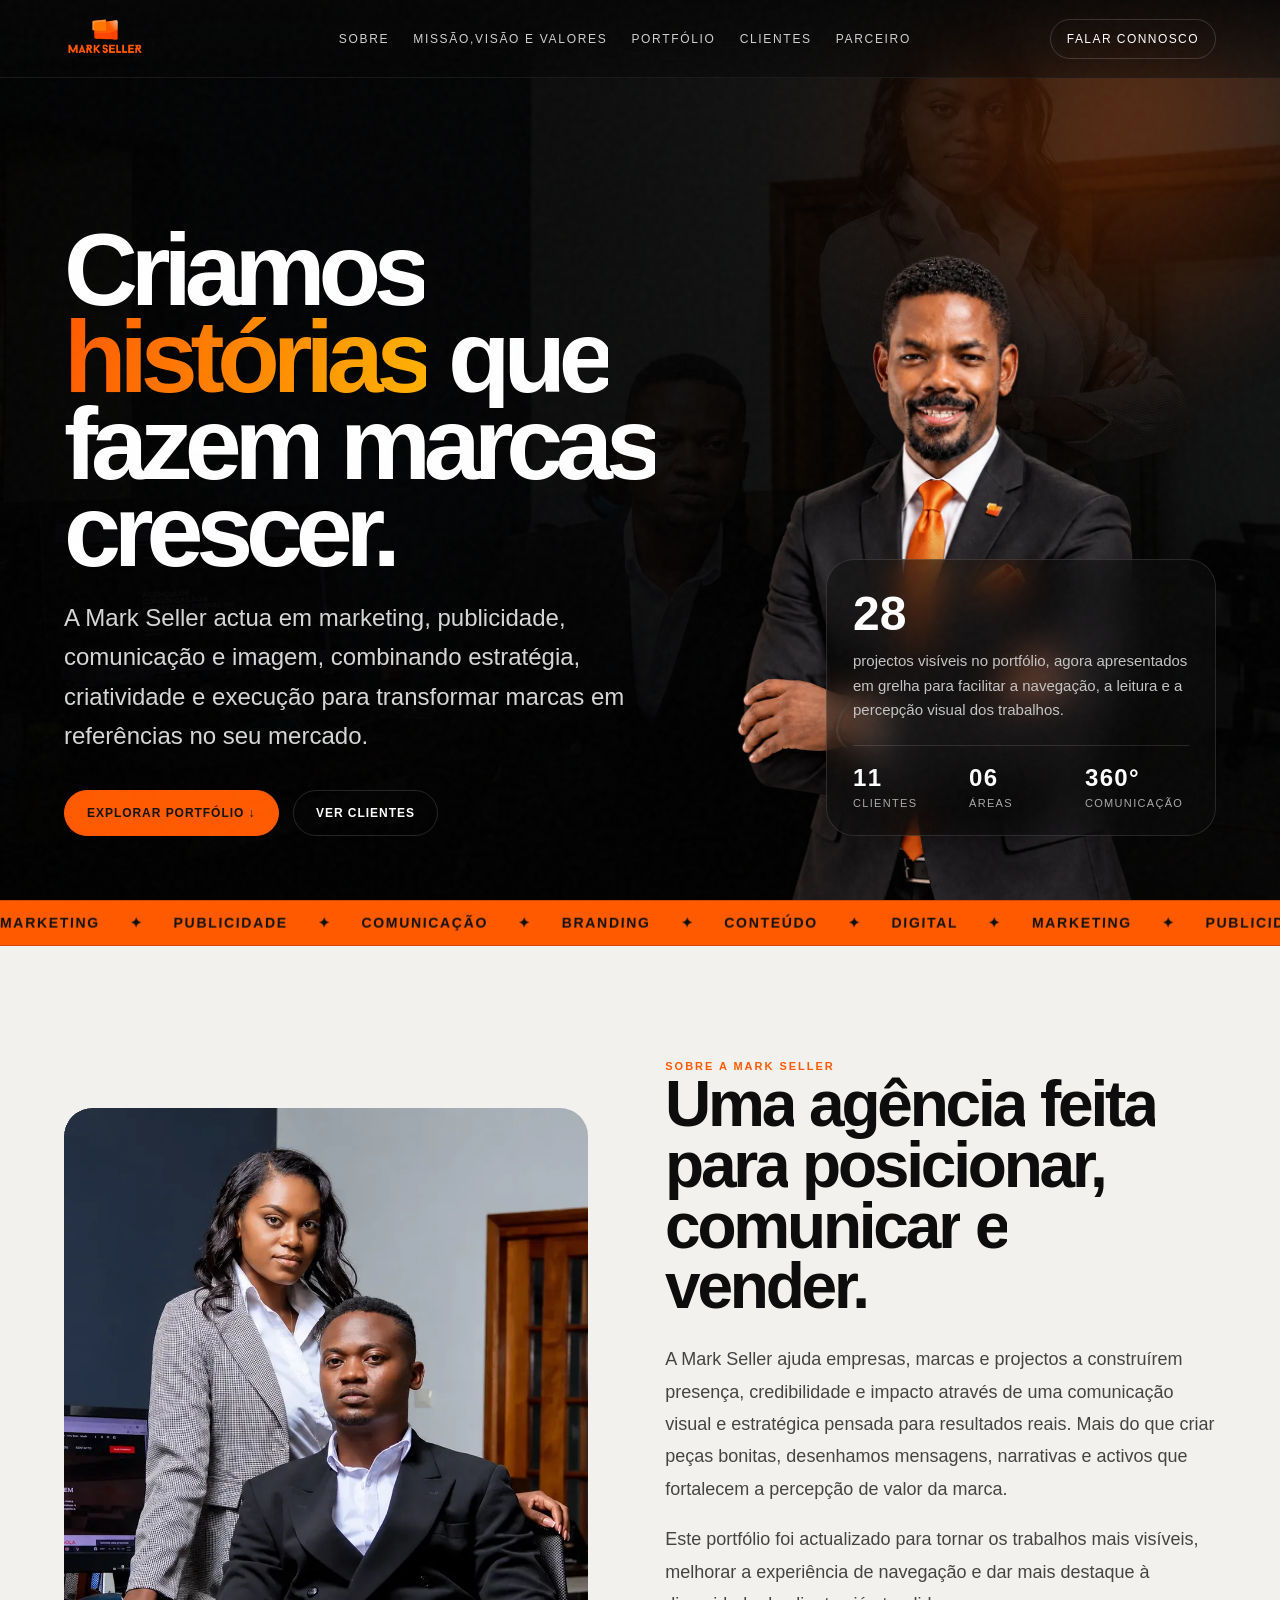
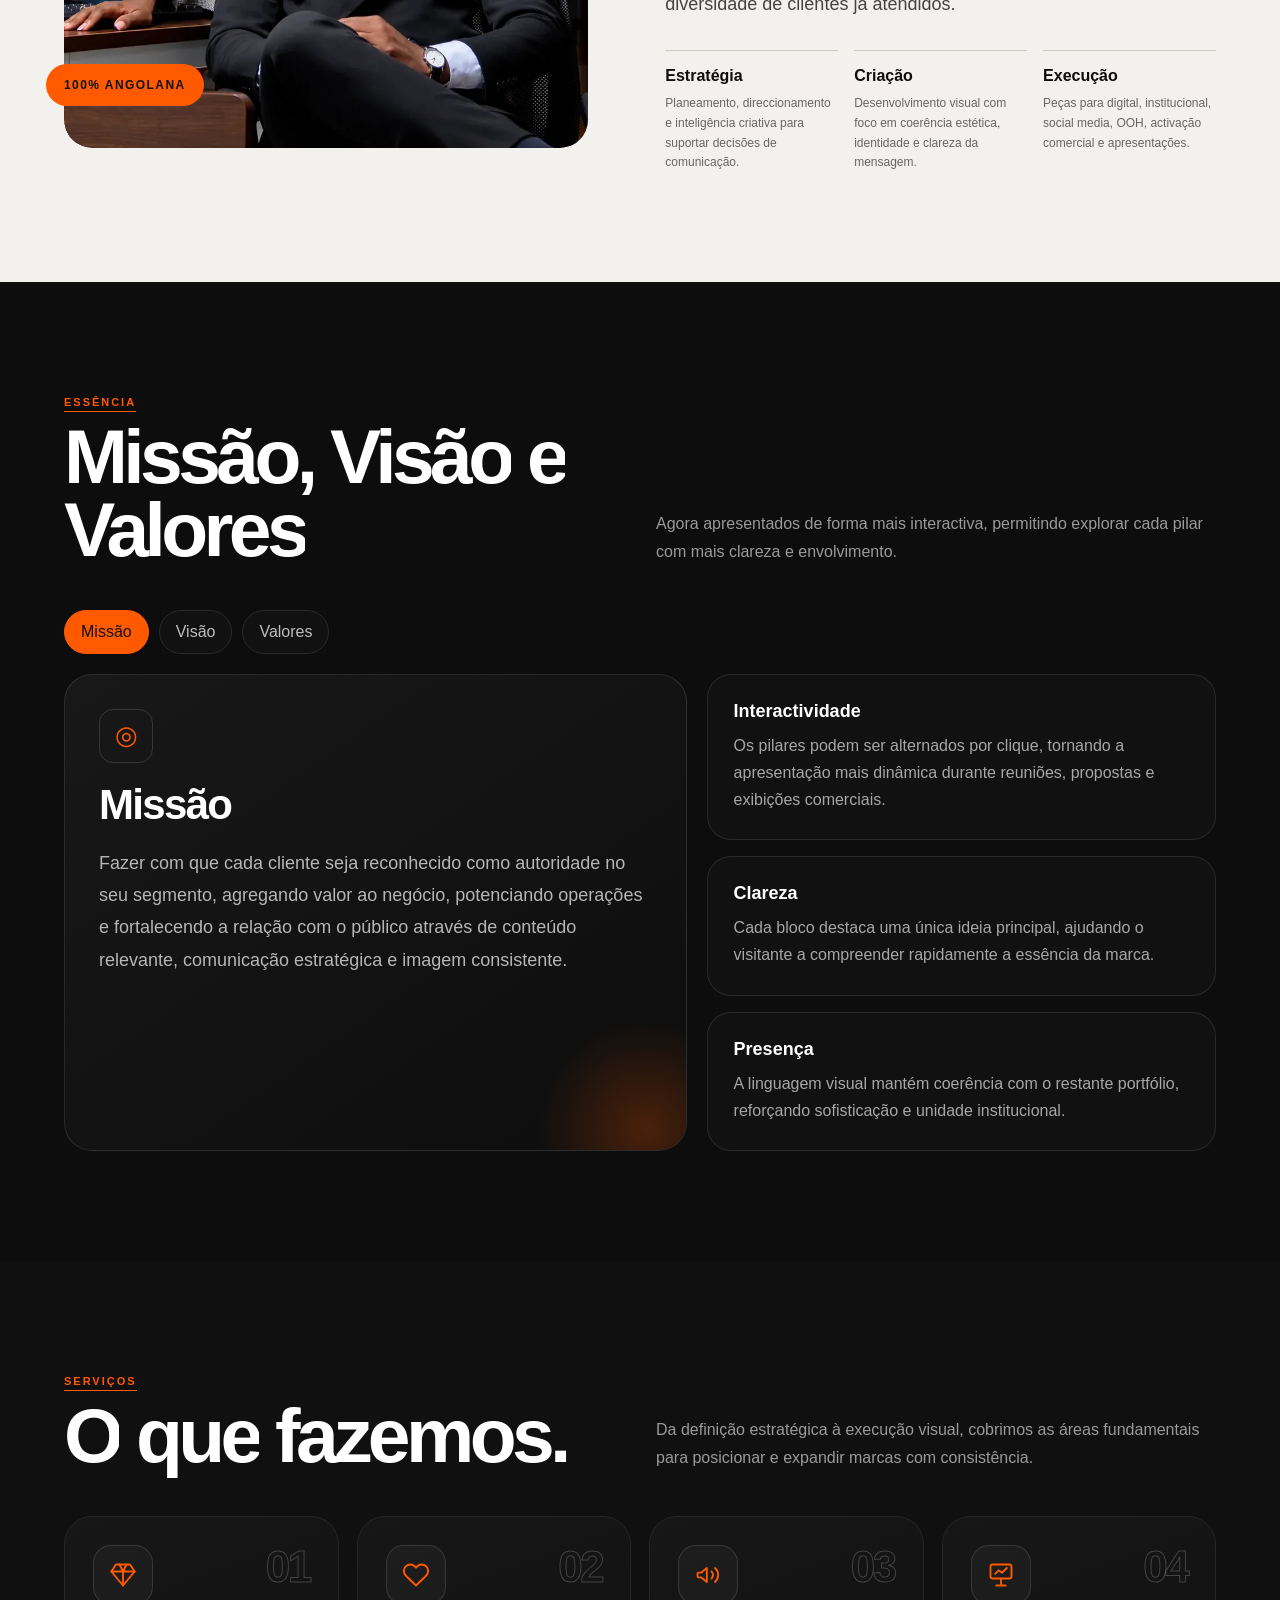
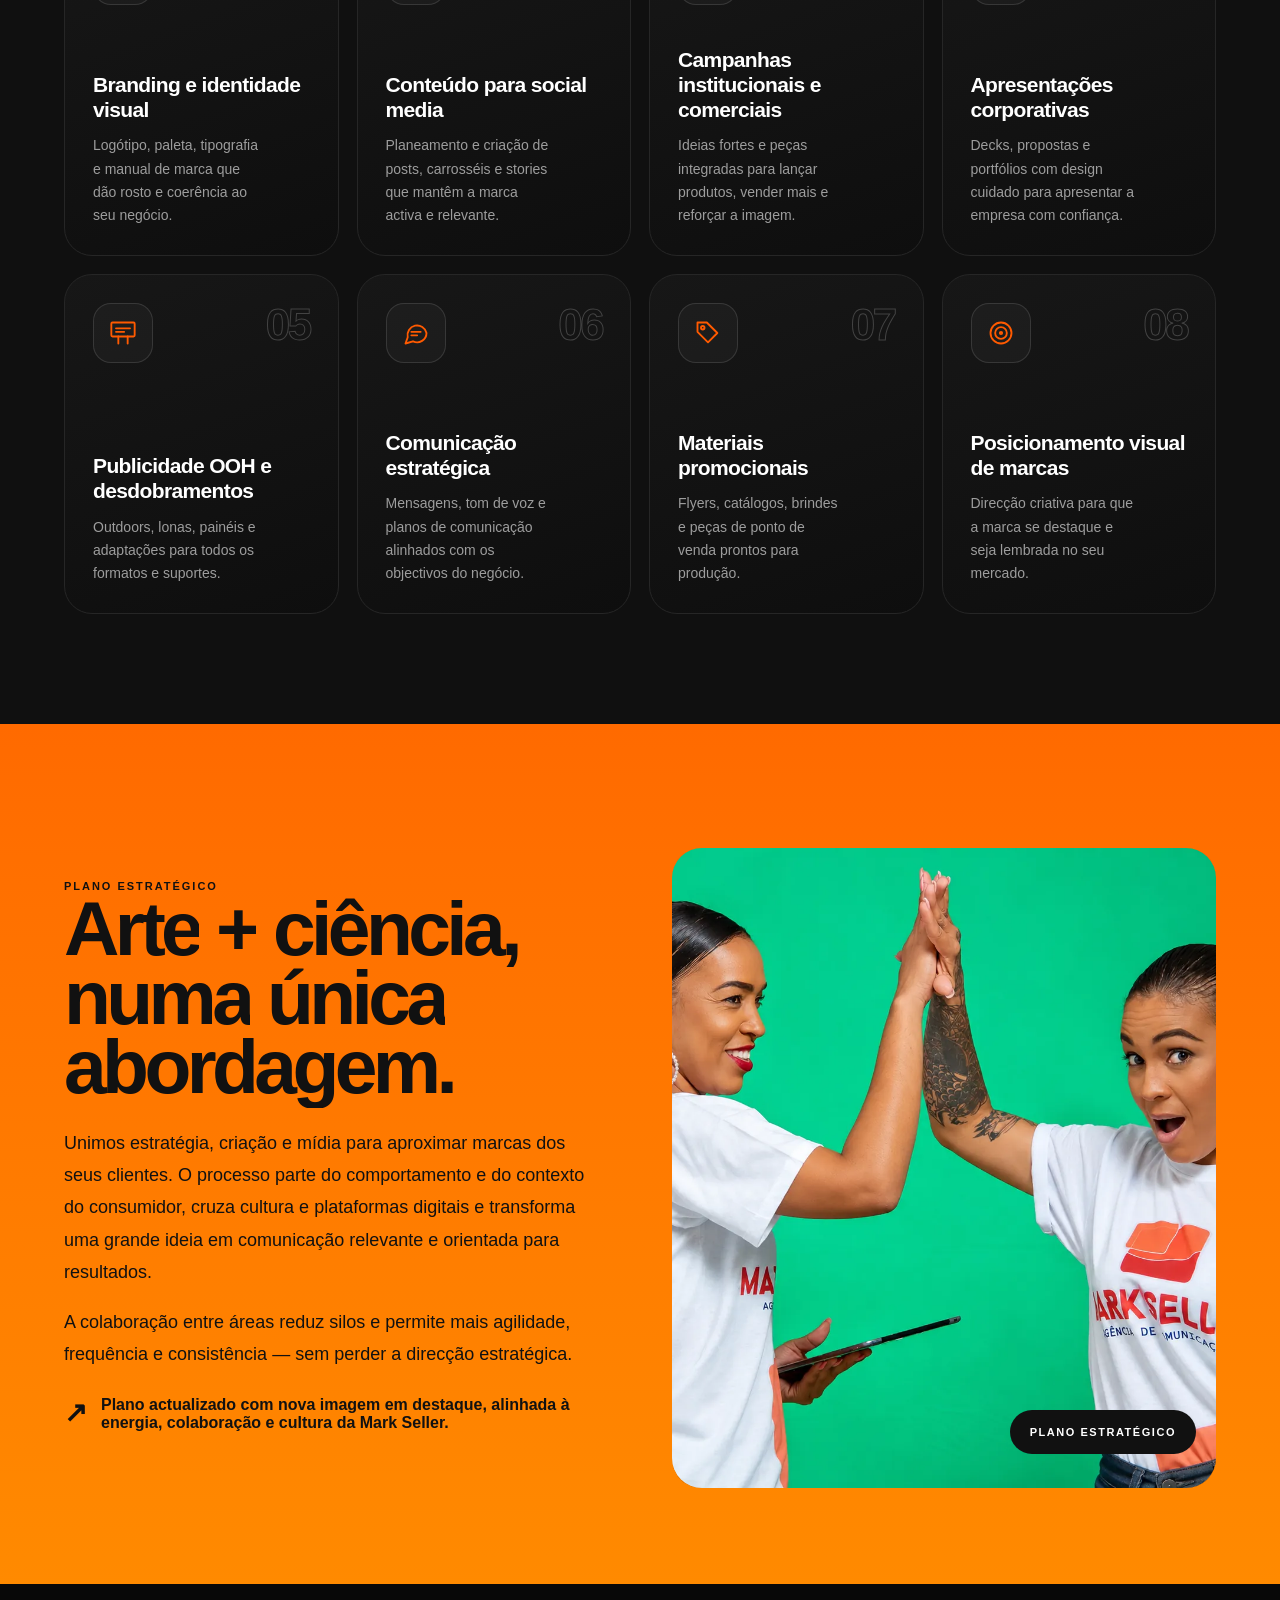
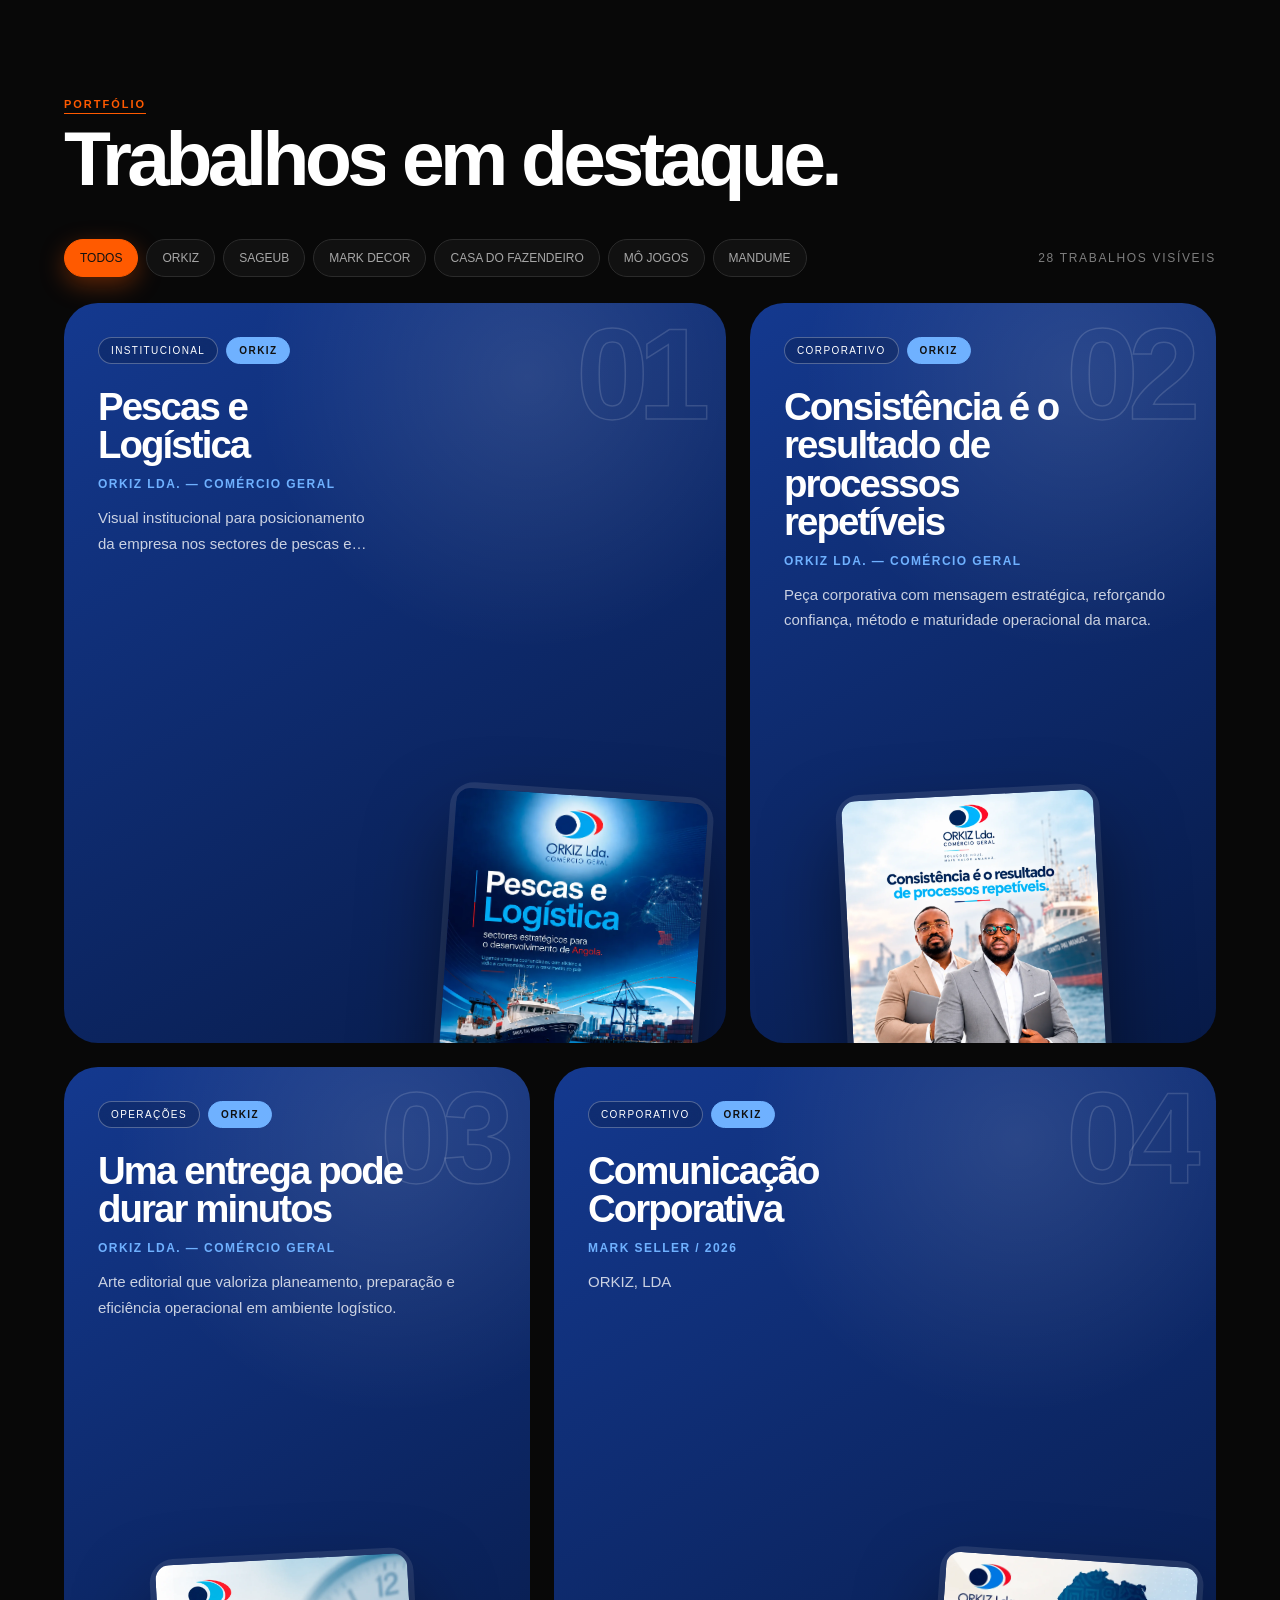
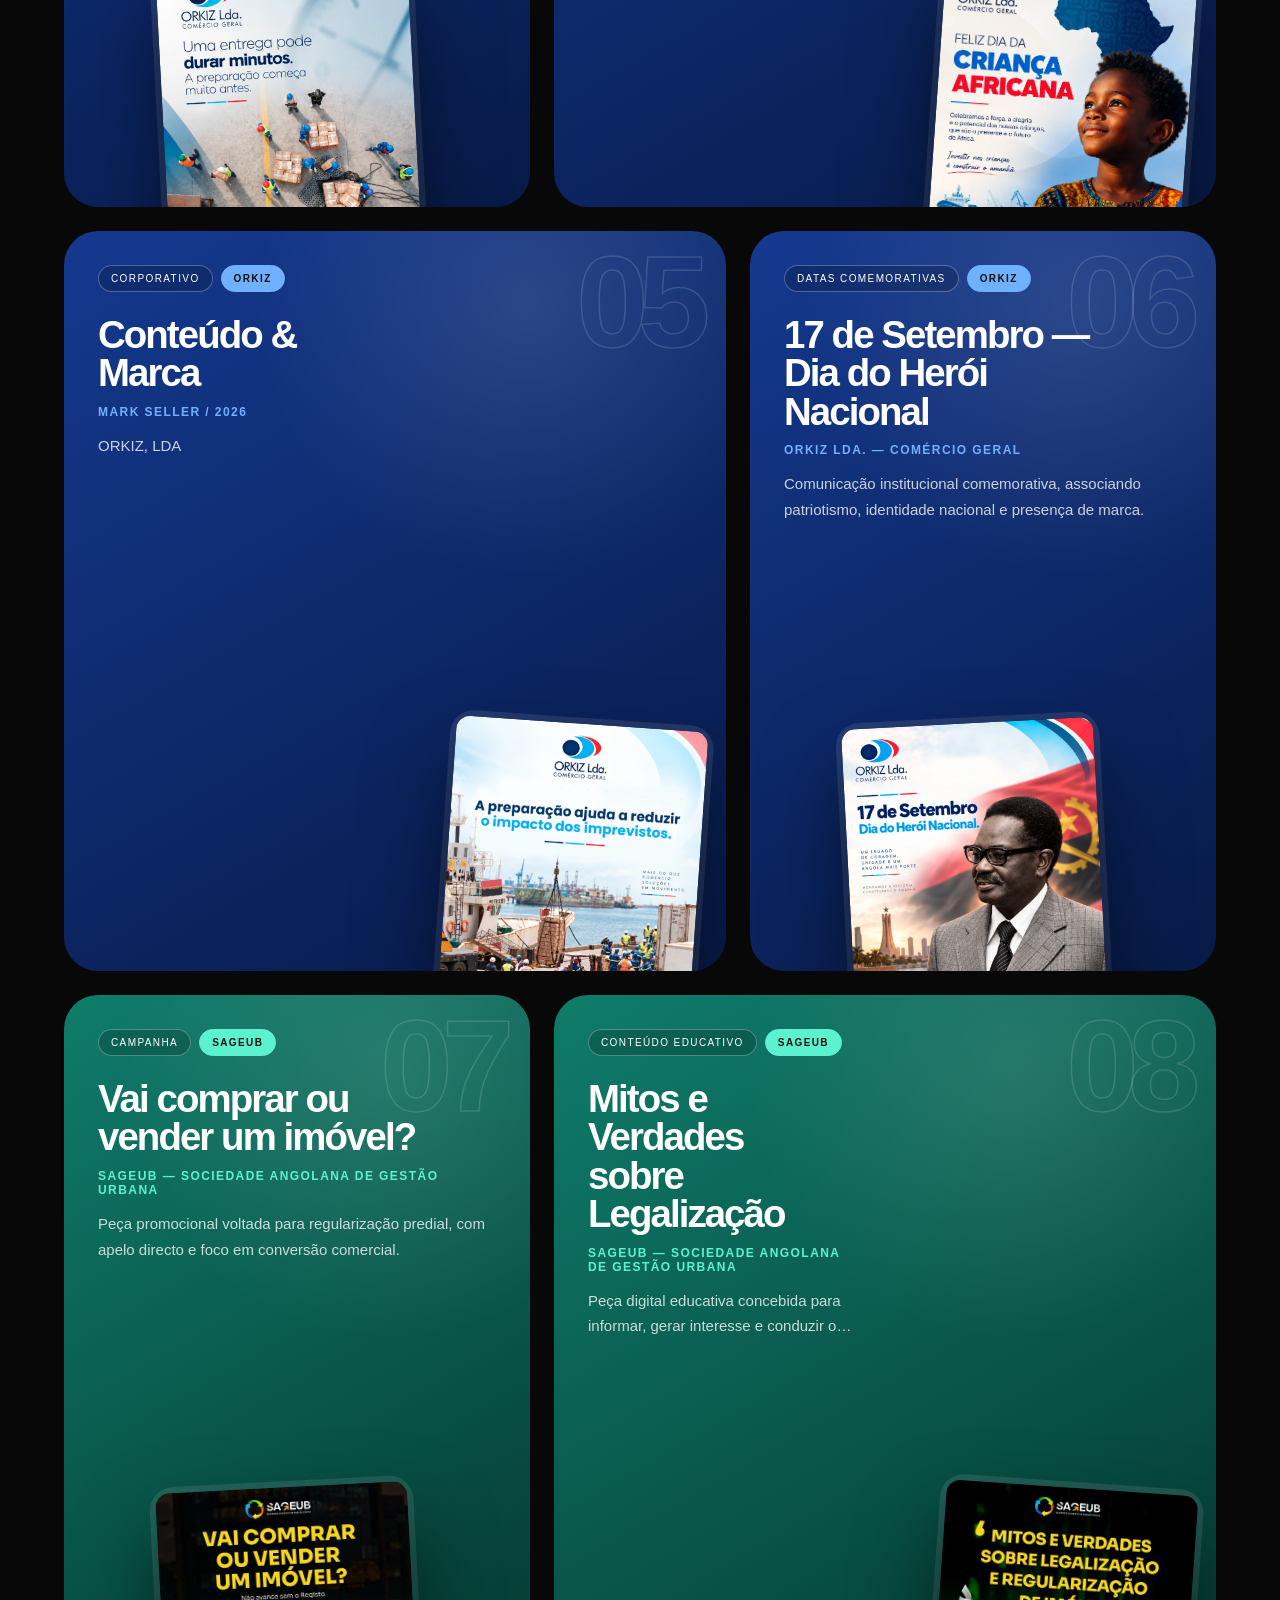
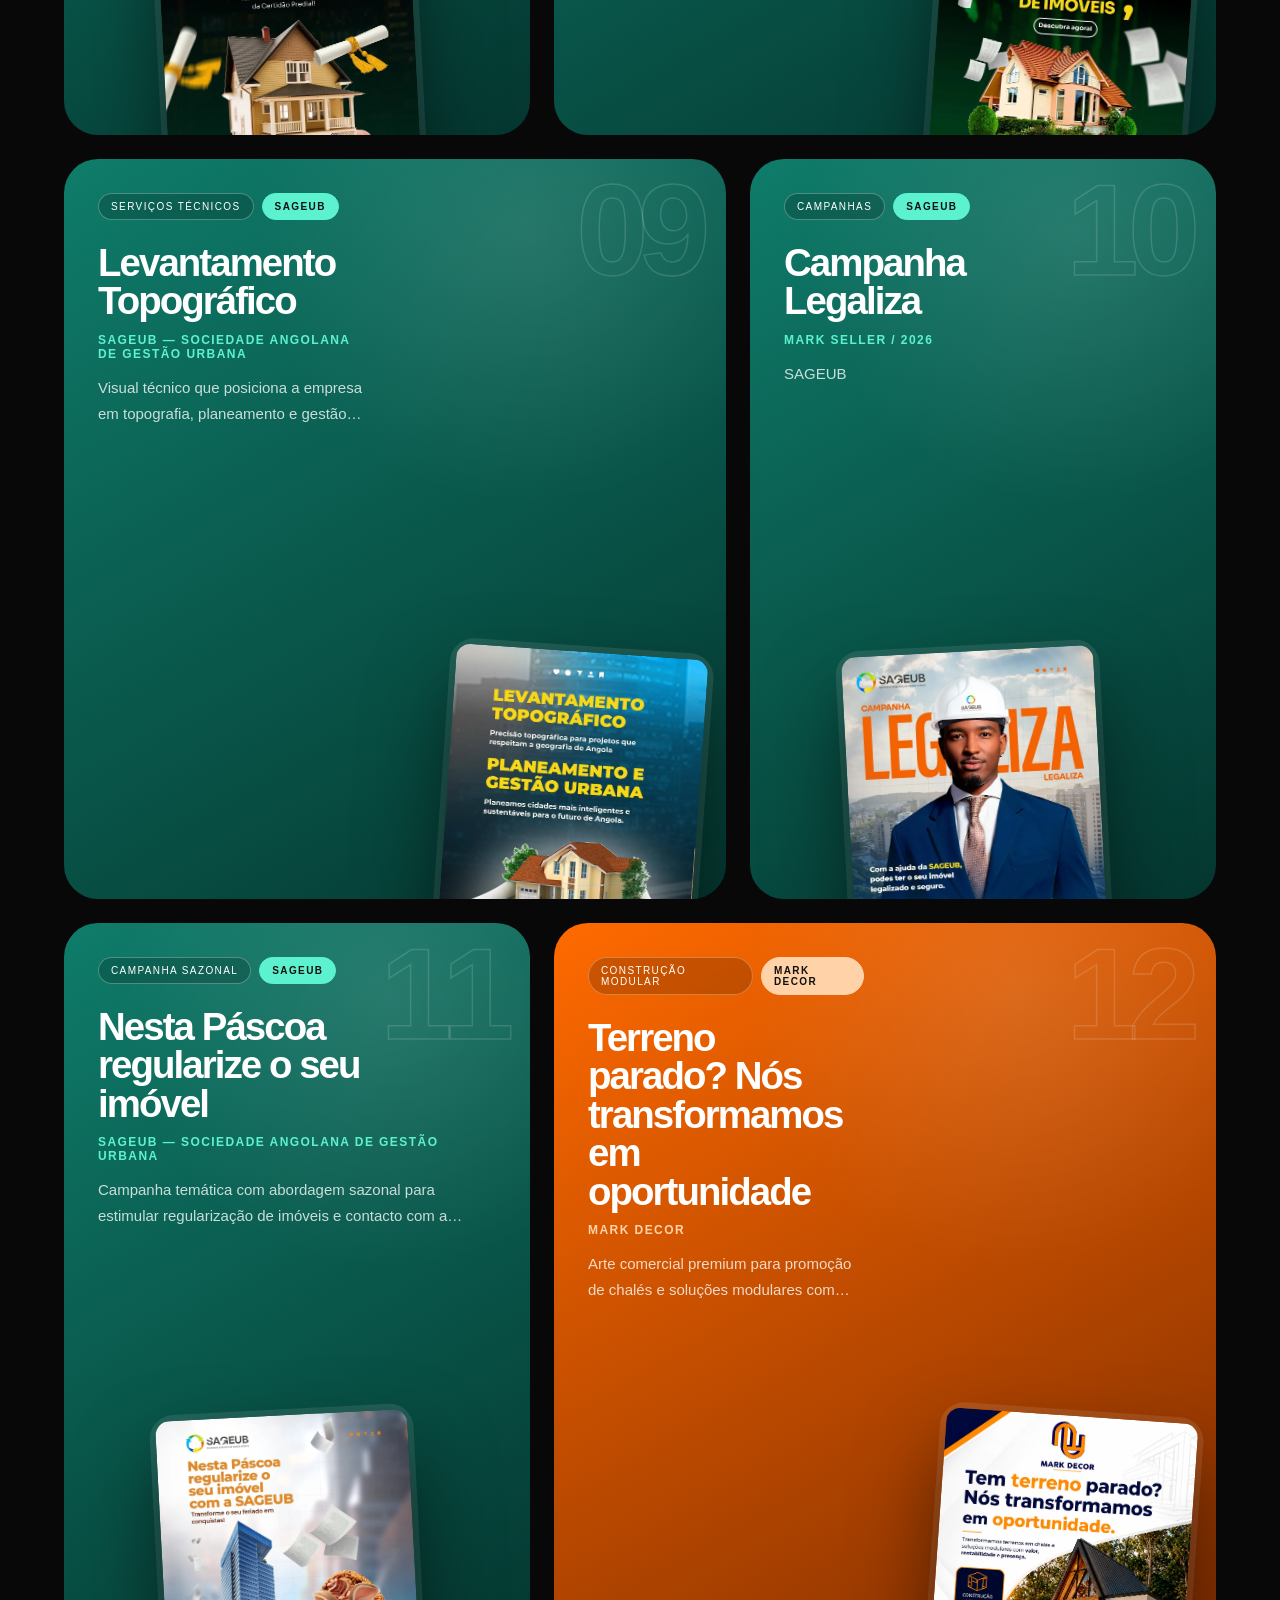
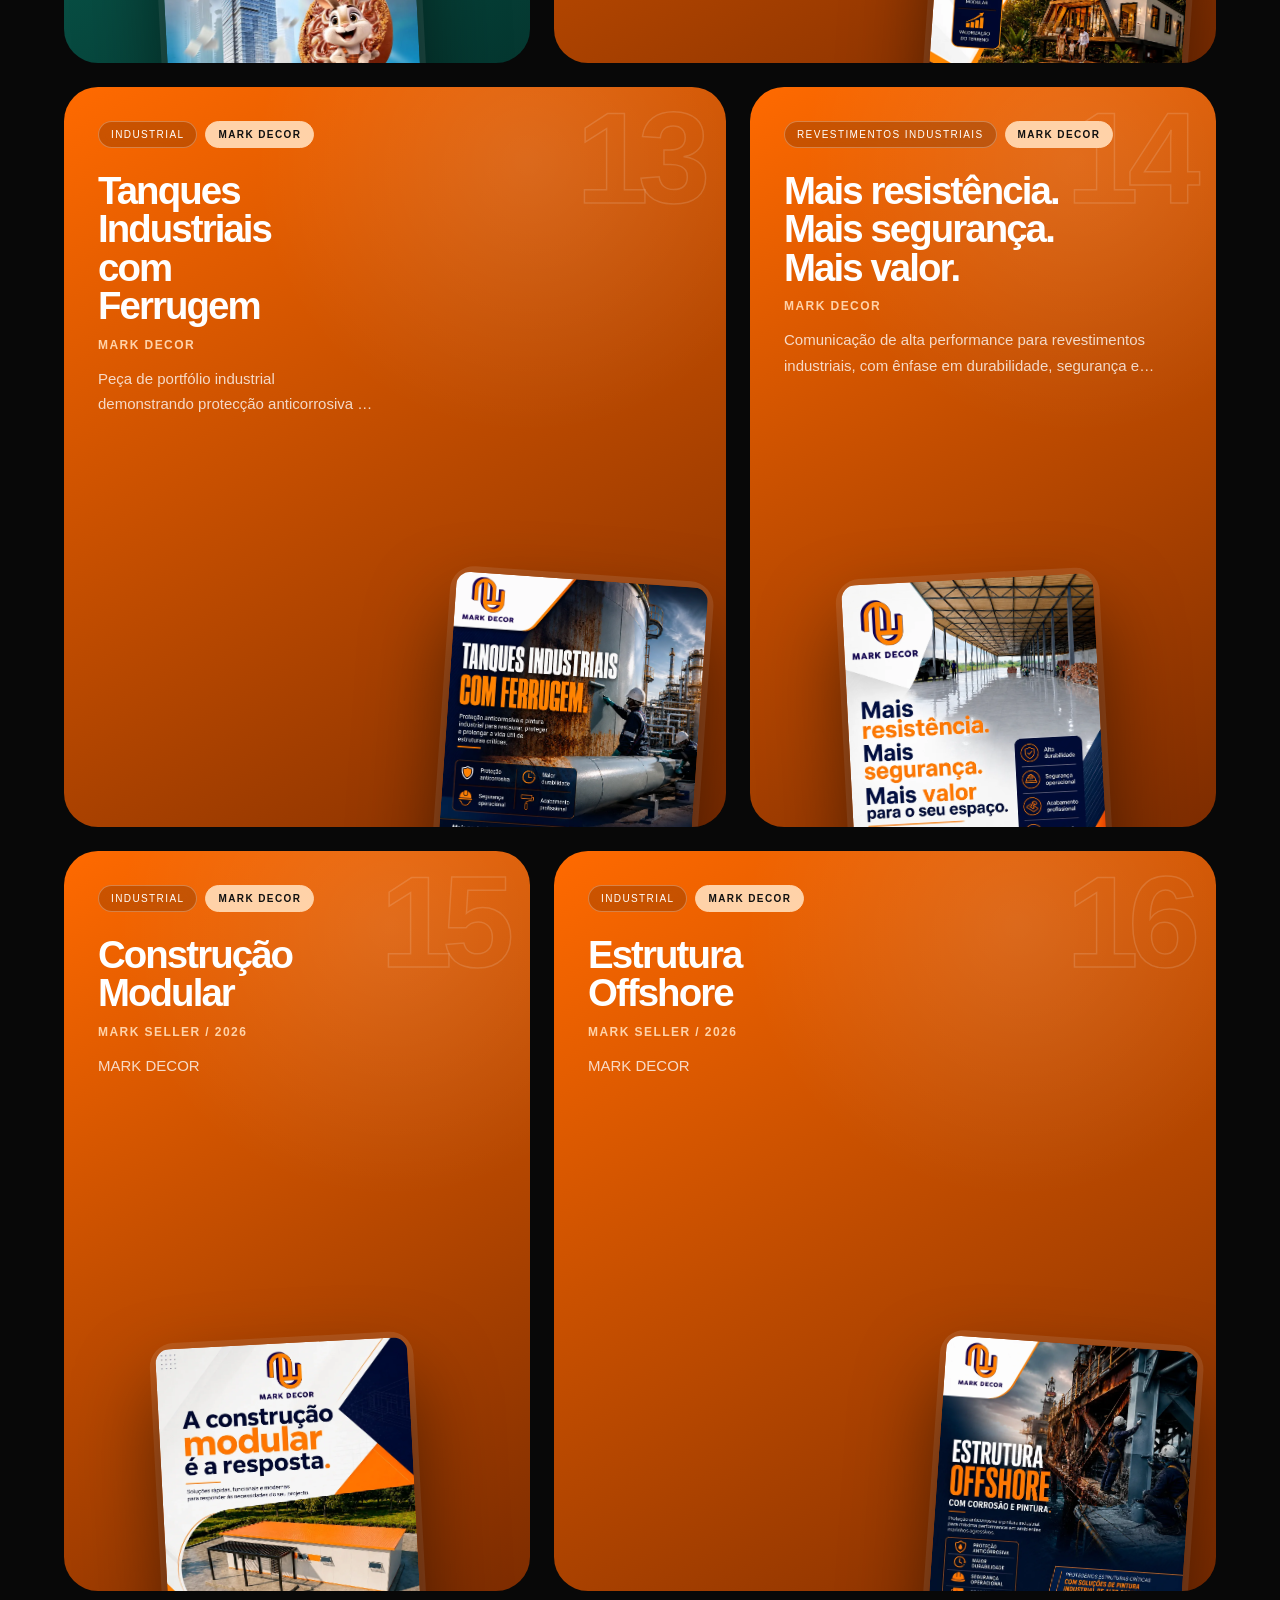
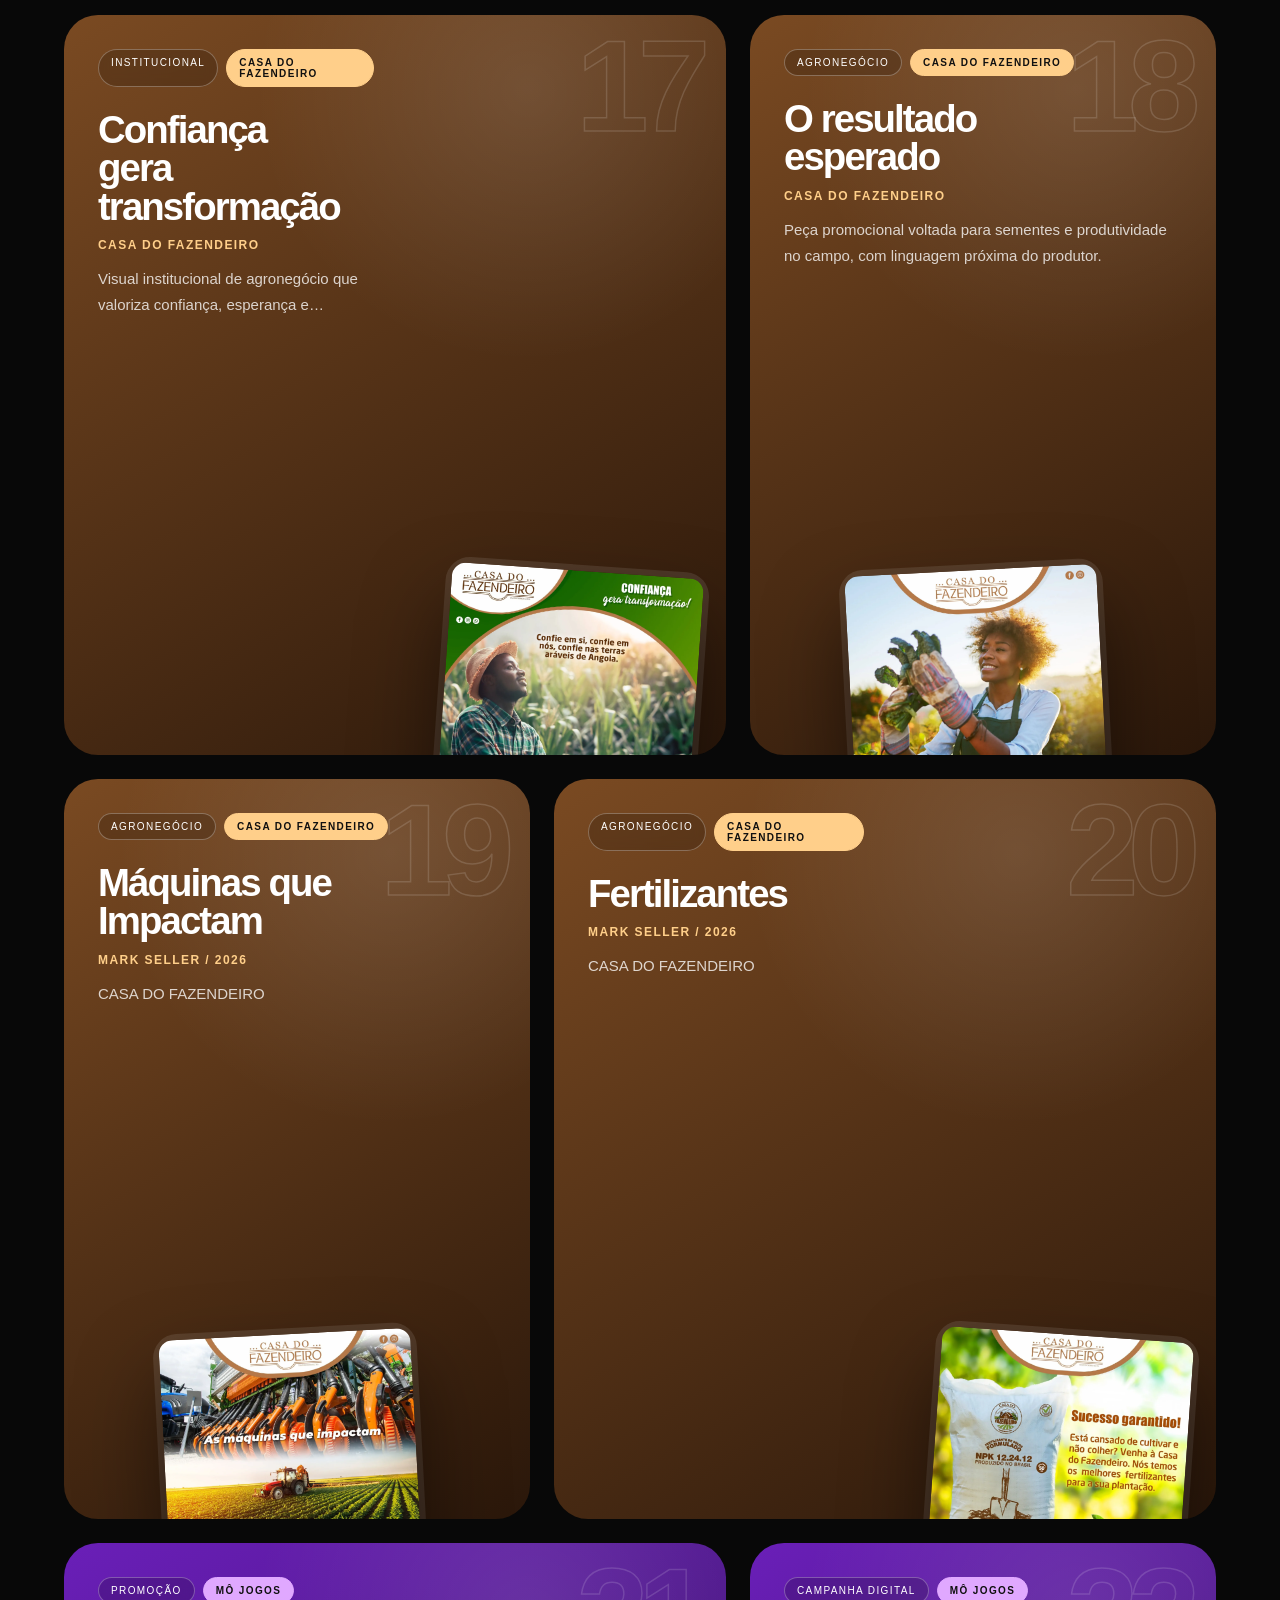
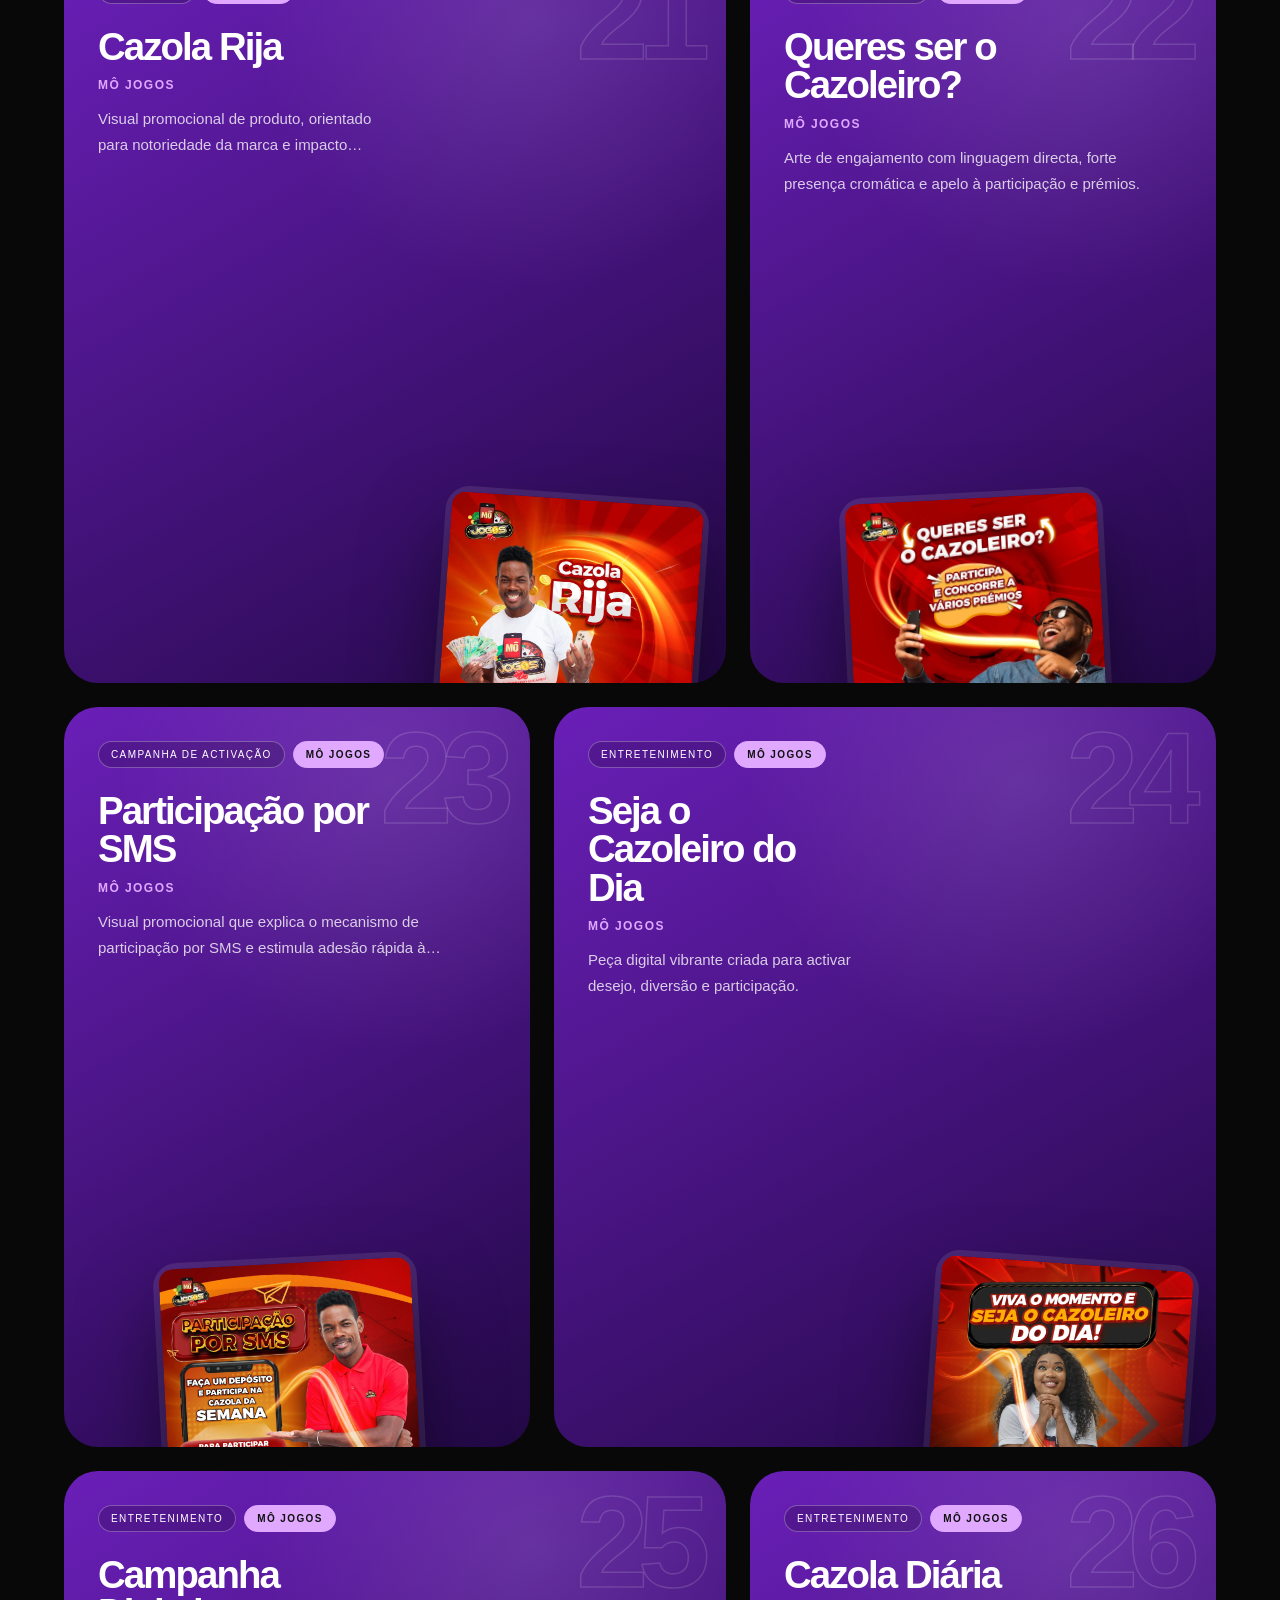
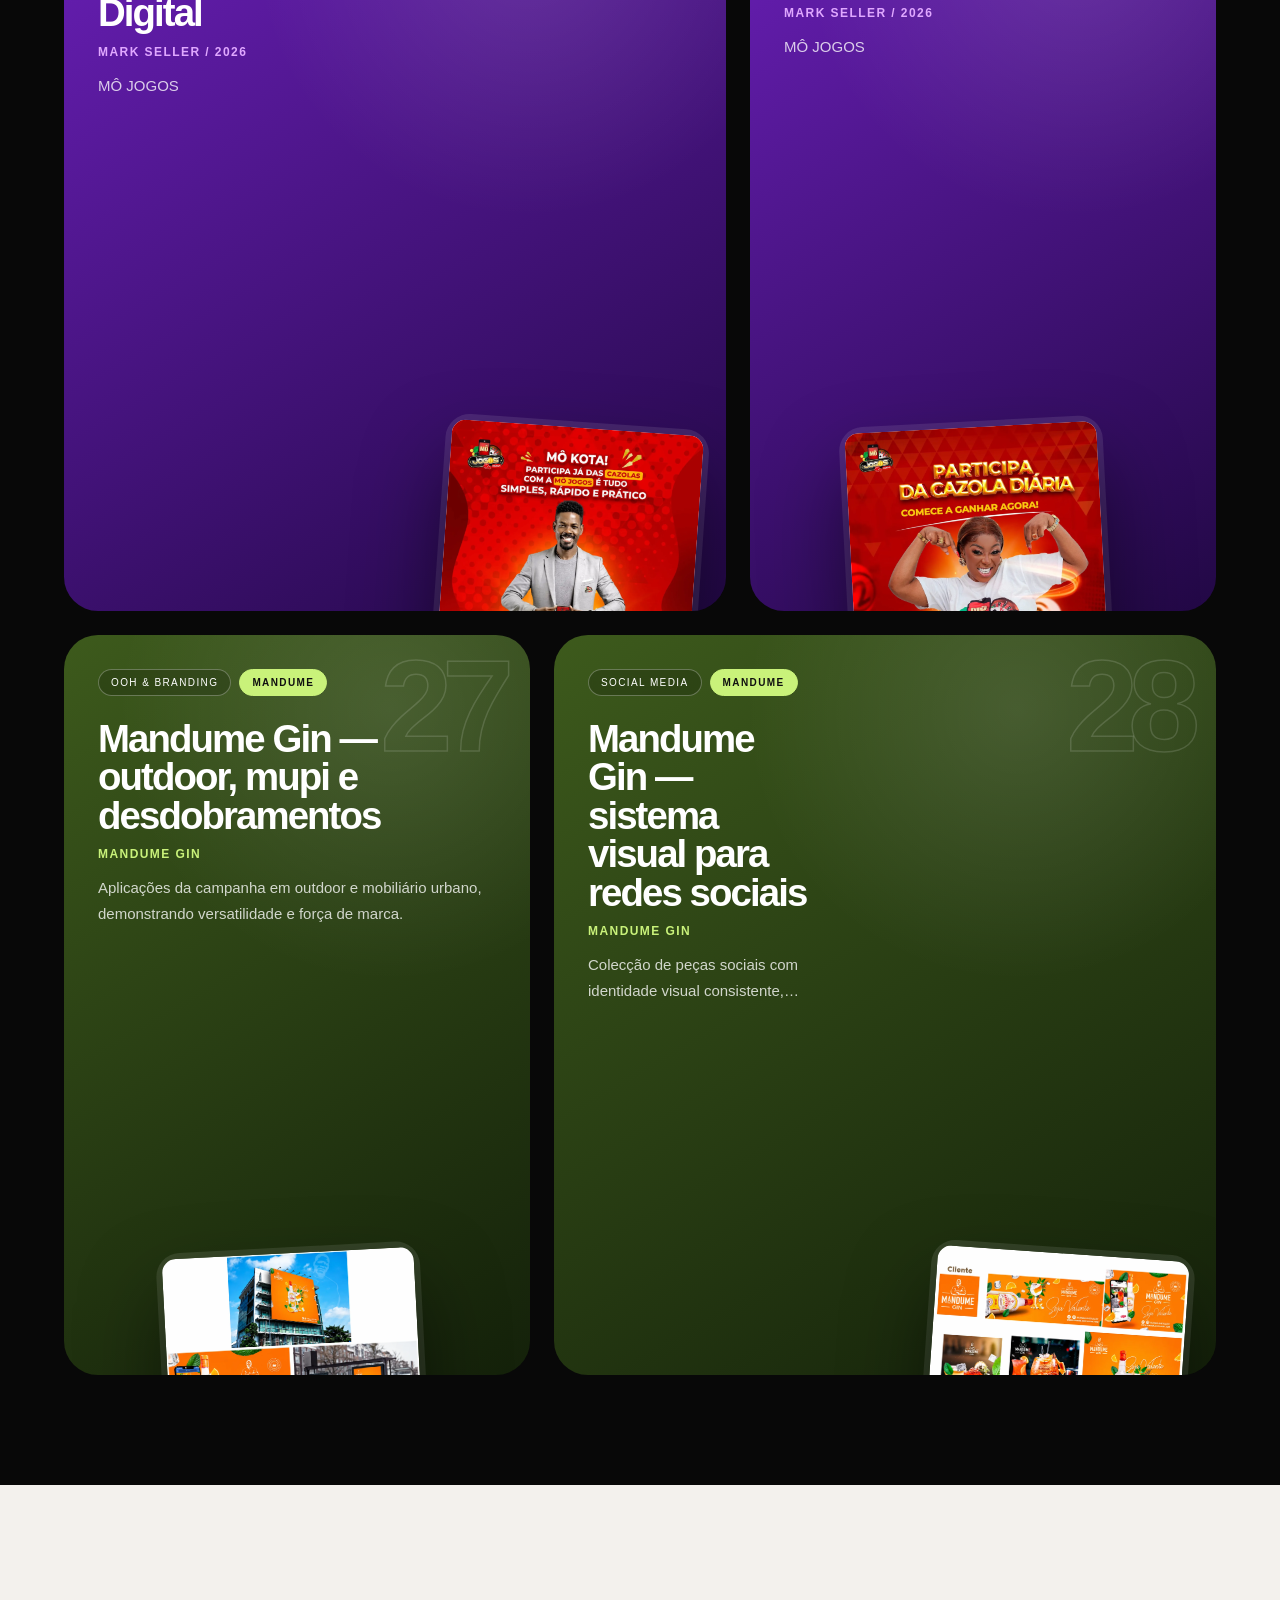
==== commit 955f0e37: "Mark Update" ====
--- a/index.html
+++ b/index.html
@@ -29,7 +29,6 @@
 <div class="hero-bg"><img alt="Mark Seller background" src="img/mark-seller-background.webp"/></div>
 <div class="hero-person" aria-hidden="true"><img alt="" src="img/img.webp"/></div>
 <div class="hero-content">
-<span class="eyebrow">Apresentação Corporativa 2026</span>
 <h1>Criamos <em>histórias</em> que fazem marcas crescer.</h1>
 <p>A Mark Seller actua em marketing, publicidade, comunicação e imagem, combinando estratégia, criatividade e execução para transformar marcas em referências no seu mercado.</p>
 <div class="hero-actions">
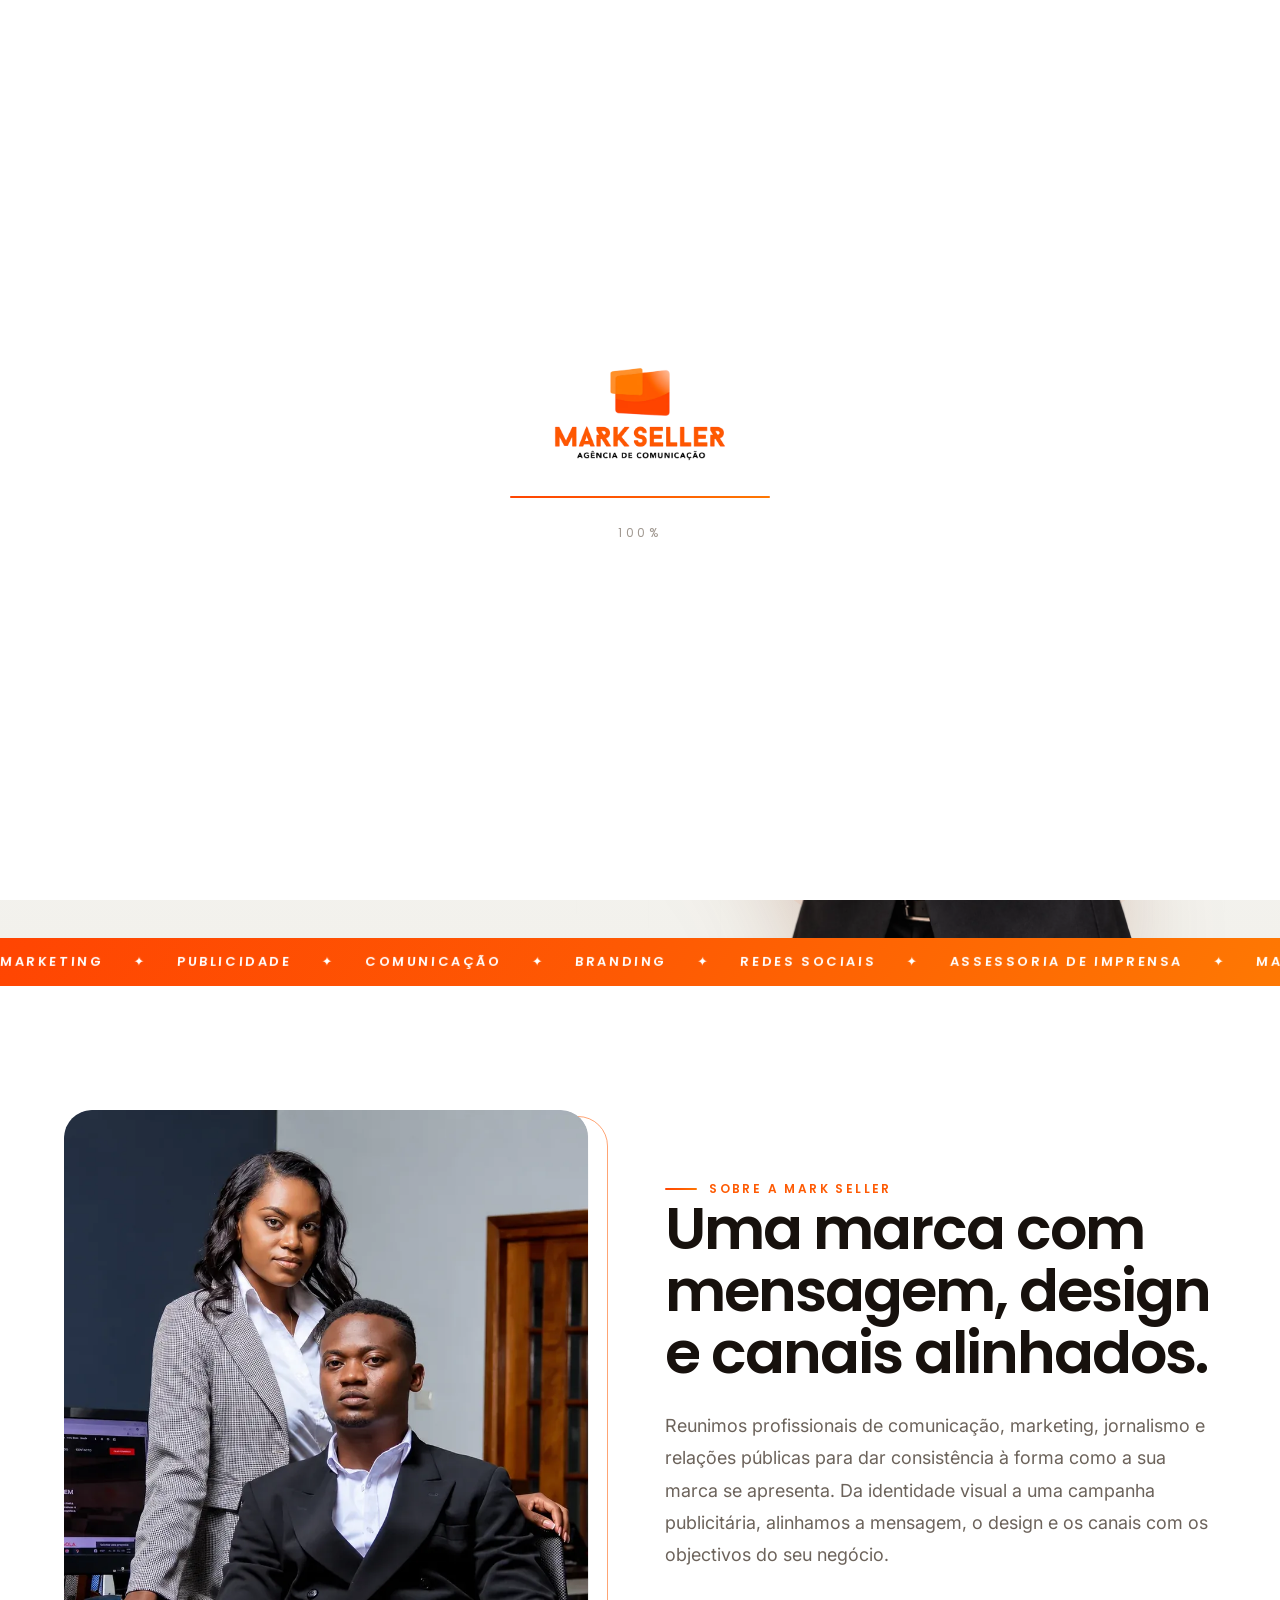
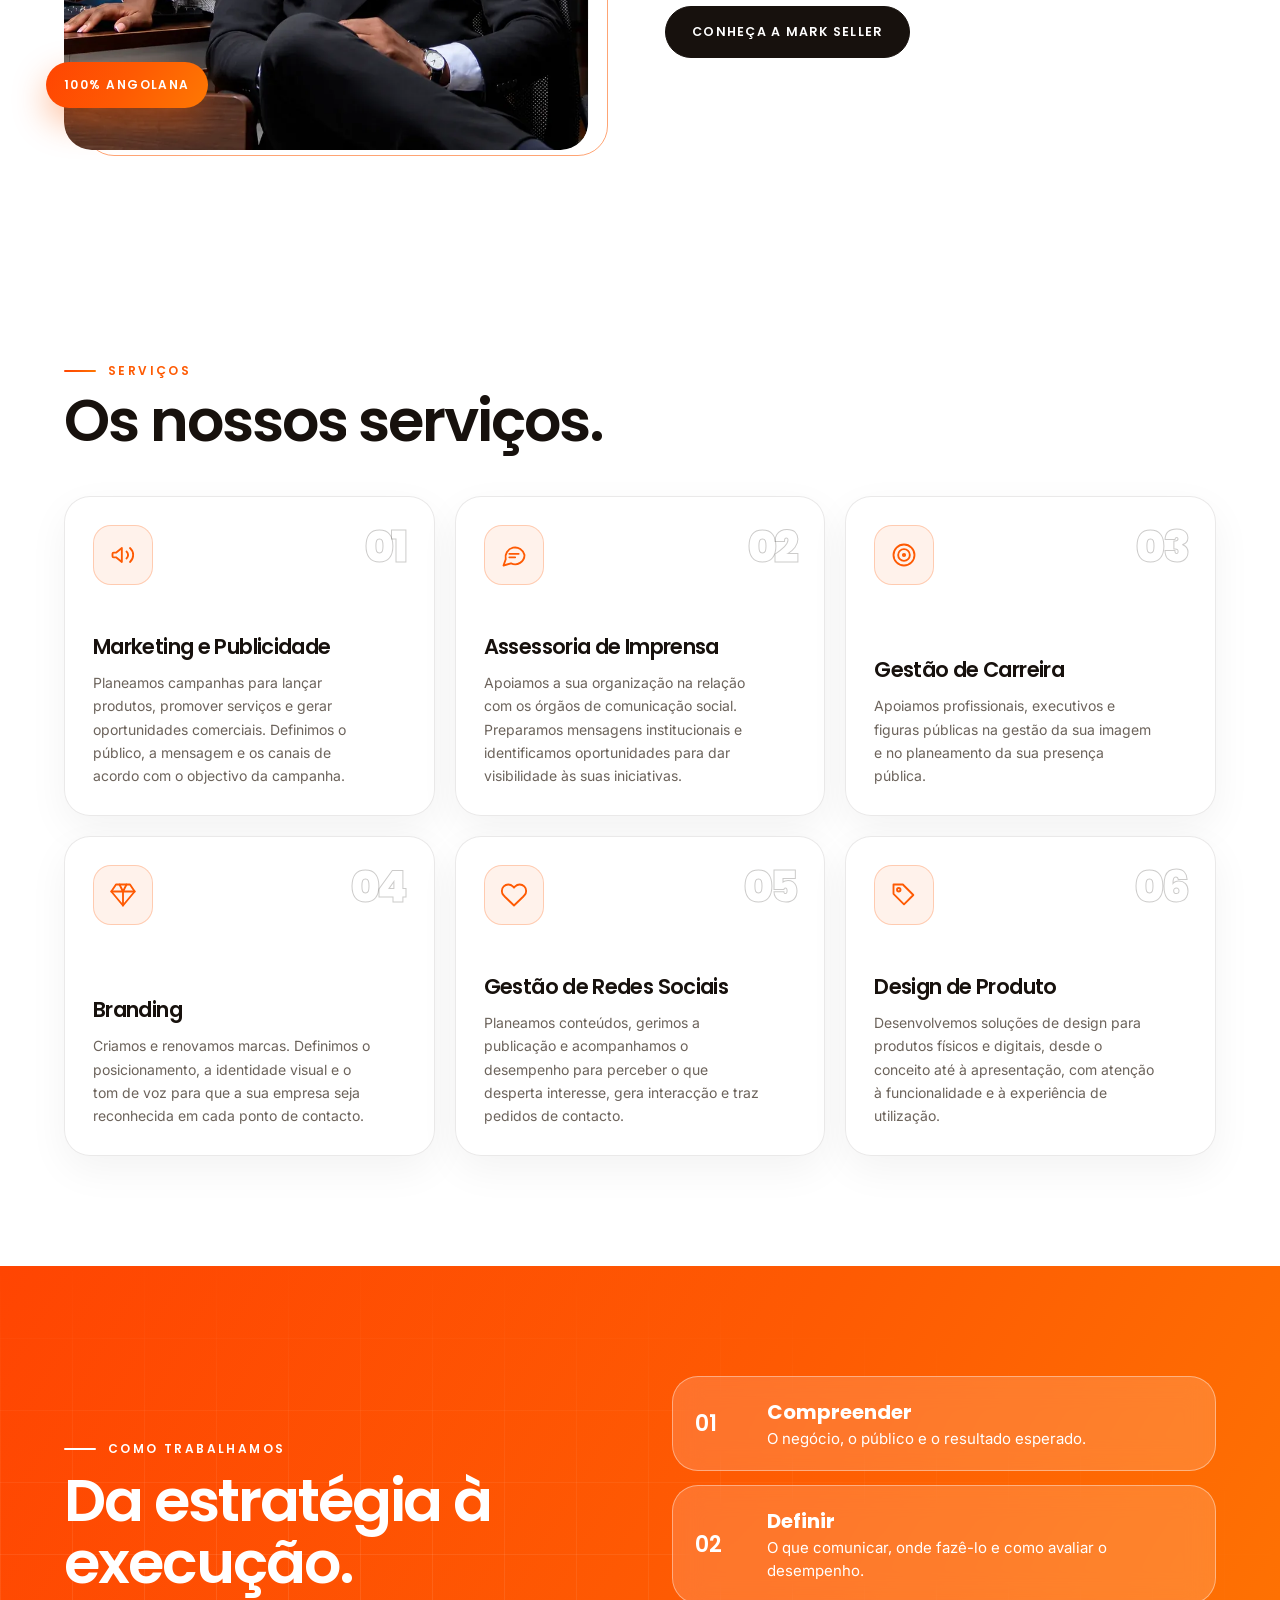
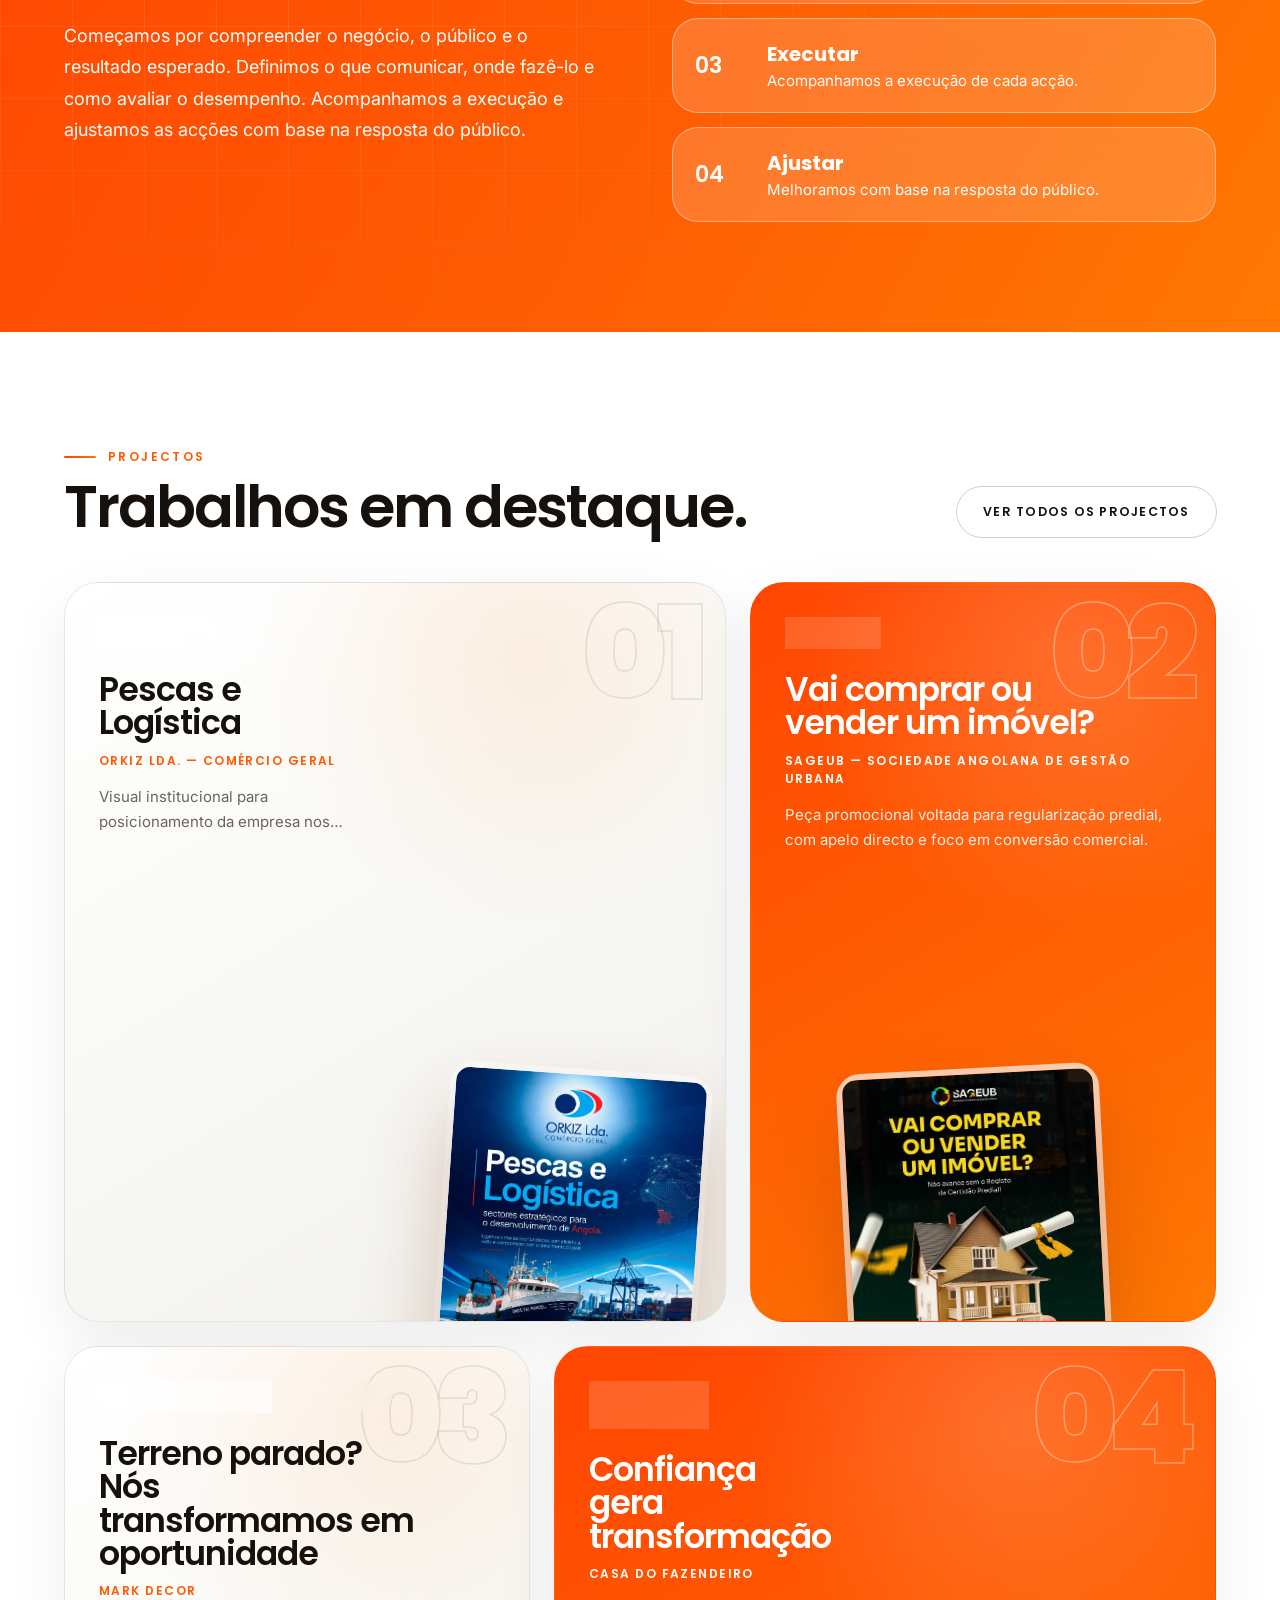
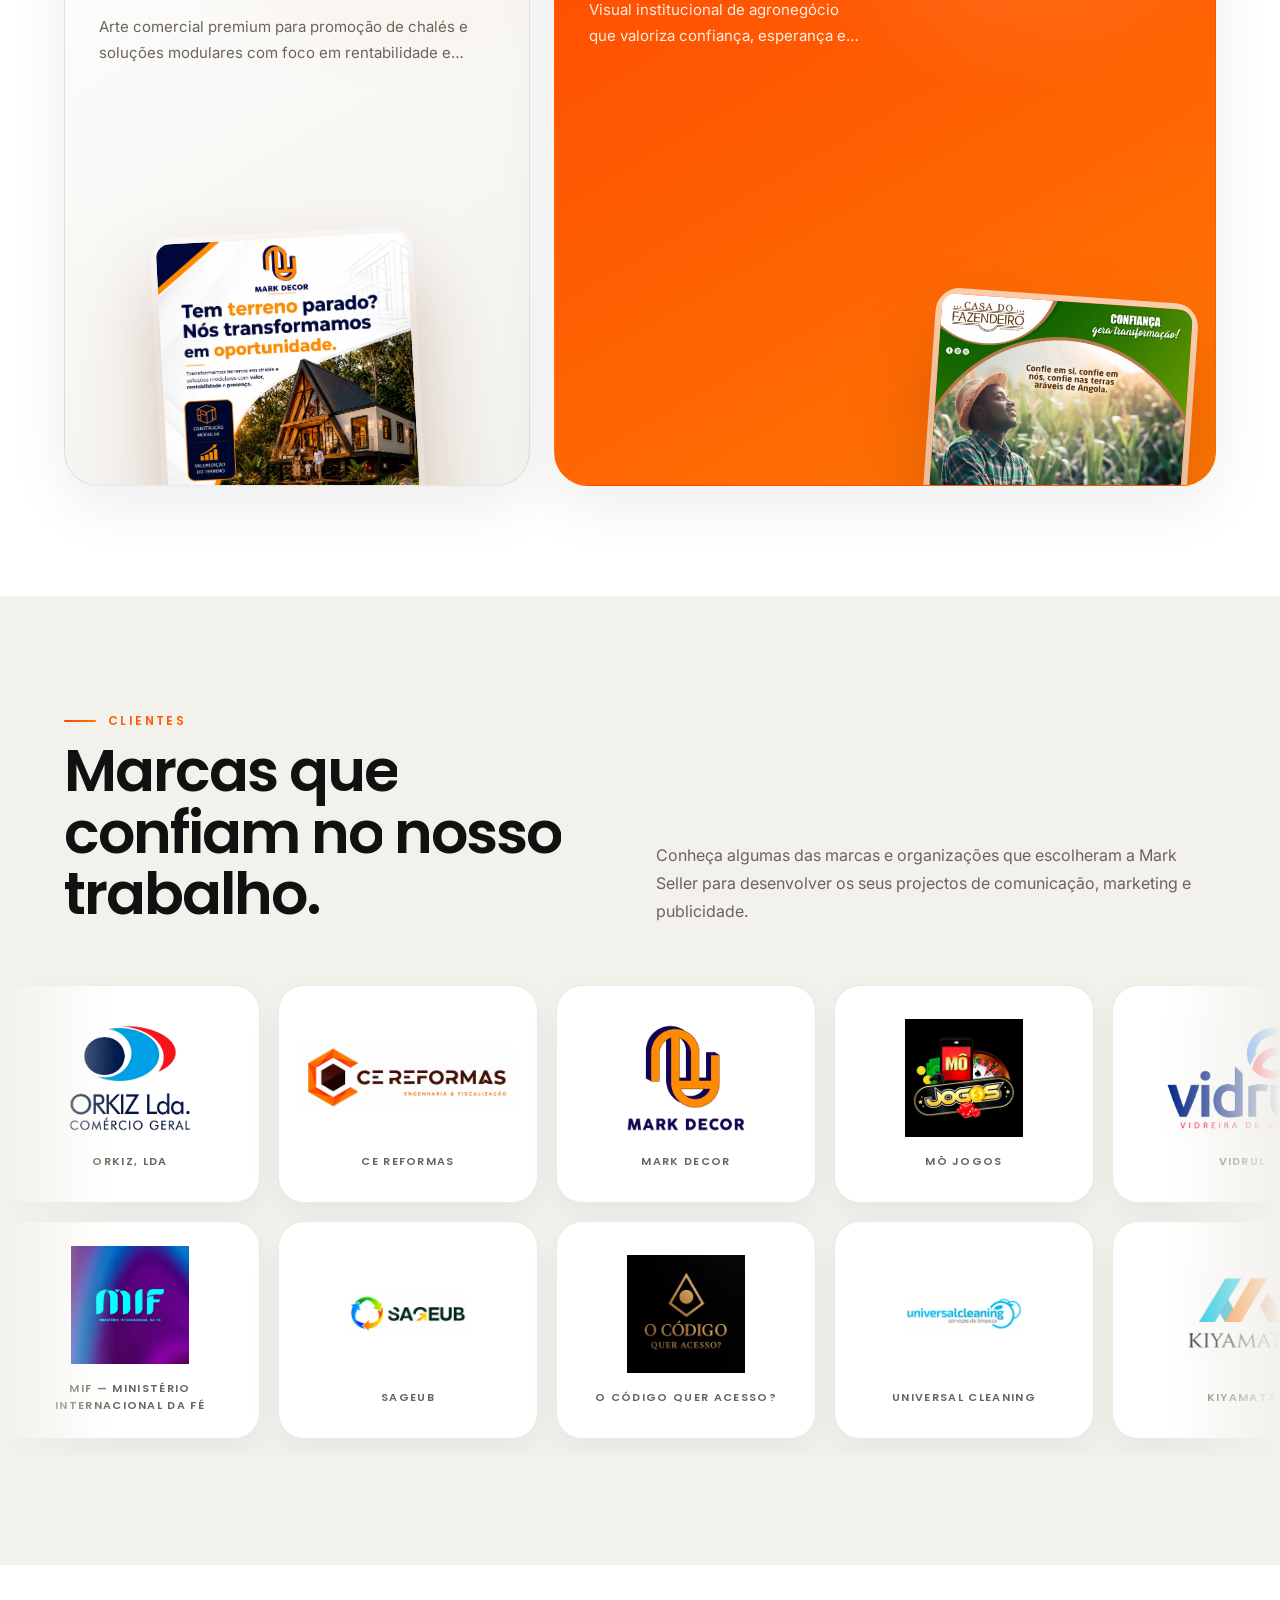
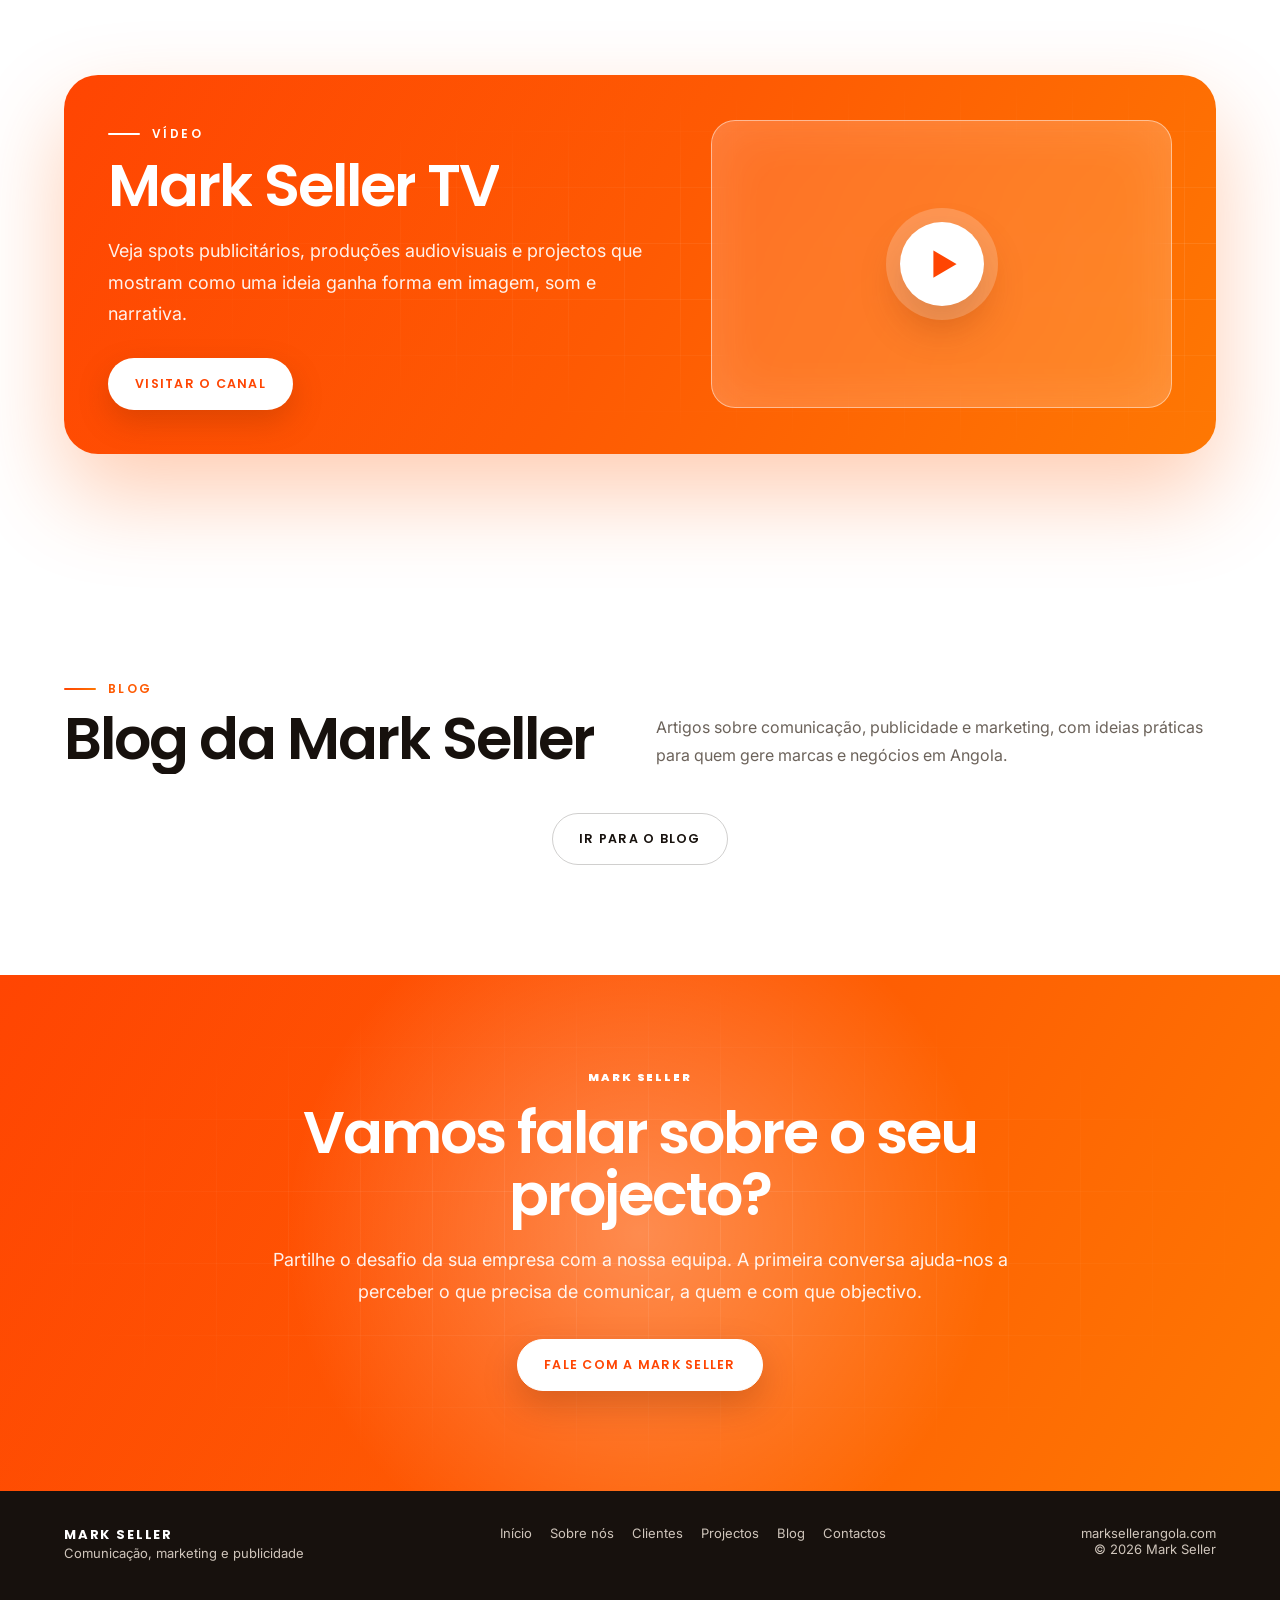
==== commit 8d579e17: "Site multi-páginas com design futurista, claro e luxuoso (Poppins, laranjas e brancos da marca) Co-A" ====
--- a/index.html
+++ b/index.html
@@ -3,140 +3,98 @@
 <head>
 <meta charset="utf-8"/>
 <meta content="width=device-width, initial-scale=1, viewport-fit=cover" name="viewport"/>
-<meta content="#0a0a0a" name="theme-color"/>
-<meta content="Mark Seller — apresentação corporativa e portfólio interactivo" name="description"/>
+<meta content="#fe5a03" name="theme-color"/>
+<meta content="Agência angolana de comunicação, marketing e publicidade. Posicionamento, campanhas, branding, redes sociais e assessoria de imprensa." name="description"/>
 <link rel="shortcut icon" href="img/mark-seller.webp" type="image/x-icon">
-<title>MARK SELLER</title>
-
-  <link rel="stylesheet" href="css/estilo.css">
-  <link rel="stylesheet" href="css/animacoes.css">
-  <script>document.documentElement.classList.add("js")</script>
+<title>Mark Seller — Comunicação, Marketing e Publicidade em Angola</title>
+<link rel="preconnect" href="https://fonts.googleapis.com">
+<link rel="preconnect" href="https://fonts.gstatic.com" crossorigin>
+<link rel="stylesheet" href="https://fonts.googleapis.com/css2?family=Inter:wght@400;500;600&family=Poppins:wght@500;600;700&display=swap">
+<link rel="stylesheet" href="css/estilo.css">
+<link rel="stylesheet" href="css/animacoes.css">
+<link rel="stylesheet" href="css/futurista.css">
+<script>document.documentElement.classList.add("js")</script>
 </head>
 <body>
 <div aria-hidden="true" class="noise"></div>
 <header class="nav">
-<a class="brand" href="#top"><img alt="Mark Seller" src="img/mark-seller.webp"/></a>
+<a class="brand" href="index.html"><img alt="Mark Seller" src="img/mark-seller.webp"/></a>
 <nav class="nav-links">
-<a href="#sobre">Sobre</a>
-<a href="#valores">Missão,Visão e Valores</a>
-<a href="#portfolio">Portfólio</a>
-<a href="#clientes">Clientes</a>
-<a href="#parceiro">Parceiro</a>
+<a href="sobre.html">Sobre nós</a>
+<a href="clientes.html">Clientes</a>
+<a href="projectos.html">Projectos</a>
+<a href="blog.html">Blog</a>
+<a href="contactos.html">Contactos</a>
 </nav>
-<a class="nav-cta" href="#contacto">Falar connosco</a>
+<a class="nav-cta" href="contactos.html">Fale connosco</a>
+<button class="nav-toggle" type="button" aria-label="Abrir menu" aria-expanded="false">☰</button>
 </header>
 <section class="hero" id="top">
-<div class="hero-bg"><img alt="Mark Seller background" src="img/mark-seller-background.webp"/></div>
+<div class="hero-bg"><img alt="" src="img/mark-seller-background.webp"/></div>
 <div class="hero-person" aria-hidden="true"><img alt="" src="img/img.webp"/></div>
 <div class="hero-content">
-<h1>Criamos <em>histórias</em> que fazem marcas crescer.</h1>
-<p>A Mark Seller actua em marketing, publicidade, comunicação e imagem, combinando estratégia, criatividade e execução para transformar marcas em referências no seu mercado.</p>
+<span class="eyebrow">Agência angolana de comunicação, marketing e publicidade</span>
+<h1>Comunicação que torna a sua marca mais <em>clara</em>, reconhecida e escolhida.</h1>
+<p>A Mark Seller é uma agência angolana de comunicação, marketing e publicidade. Ajudamos empresas e instituições a definir o seu posicionamento, criar campanhas e chegar aos públicos que influenciam as suas vendas e a sua reputação.</p>
 <div class="hero-actions">
-<a class="btn primary" href="#portfolio">Explorar portfólio ↓</a>
-<a class="btn" href="#clientes">Ver clientes</a>
+<a class="btn primary" href="contactos.html">Fale com a nossa equipa</a>
+<a class="btn" href="#servicos">Ver serviços</a>
 </div>
 </div>
 <aside class="hero-stat">
 <div class="big">28</div>
-<p>projectos visíveis no portfólio, agora apresentados em grelha para facilitar a navegação, a leitura e a percepção visual dos trabalhos.</p>
+<p>projectos de comunicação, marketing e publicidade no nosso portfólio.</p>
 <div class="mini-grid">
 <div><b>11</b>Clientes</div>
-<div><b>06</b>Áreas</div>
-<div><b>360°</b>Comunicação</div>
+<div><b>06</b>Serviços</div>
+<div><b>100%</b>Angolana</div>
 </div>
 </aside>
 </section>
-<div class="marquee"><div class="marquee-track"><span>MARKETING</span><span>PUBLICIDADE</span><span>COMUNICAÇÃO</span><span>BRANDING</span><span>CONTEÚDO</span><span>DIGITAL</span><span>MARKETING</span><span>PUBLICIDADE</span><span>COMUNICAÇÃO</span><span>BRANDING</span><span>CONTEÚDO</span><span>DIGITAL</span></div></div>
+<div class="marquee"><div class="marquee-track"><span>MARKETING</span><span>PUBLICIDADE</span><span>COMUNICAÇÃO</span><span>BRANDING</span><span>REDES SOCIAIS</span><span>ASSESSORIA DE IMPRENSA</span><span>MARKETING</span><span>PUBLICIDADE</span><span>COMUNICAÇÃO</span><span>BRANDING</span><span>REDES SOCIAIS</span><span>ASSESSORIA DE IMPRENSA</span></div></div>
 <section class="section about" id="sobre">
 <div class="about-grid">
-<div class="about-media reveal"><img alt="Profissionais Mark Seller" src="img/profissionais-mark-seller.webp"/></div>
+<div class="about-media reveal"><img alt="Profissionais da Mark Seller" src="img/profissionais-mark-seller.webp"/></div>
 <div class="about-copy reveal">
 <span class="label">Sobre a Mark Seller</span>
-<h2>Uma agência feita para posicionar, comunicar e vender.</h2>
-<p>A Mark Seller ajuda empresas, marcas e projectos a construírem presença, credibilidade e impacto através de uma comunicação visual e estratégica pensada para resultados reais. Mais do que criar peças bonitas, desenhamos mensagens, narrativas e activos que fortalecem a percepção de valor da marca.</p>
-<p>Este portfólio foi actualizado para tornar os trabalhos mais visíveis, melhorar a experiência de navegação e dar mais destaque à diversidade de clientes já atendidos.</p>
-<div class="facts">
-<div class="fact"><b>Estratégia</b><span>Planeamento, direccionamento e inteligência criativa para suportar decisões de comunicação.</span></div>
-<div class="fact"><b>Criação</b><span>Desenvolvimento visual com foco em coerência estética, identidade e clareza da mensagem.</span></div>
-<div class="fact"><b>Execução</b><span>Peças para digital, institucional, social media, OOH, activação comercial e apresentações.</span></div>
-</div>
-</div>
-</div>
-</section>
-<section class="section pillars" id="valores">
-<div class="section-head reveal">
-<div><span class="label">Essência</span><h2>Missão, Visão e Valores</h2></div>
-<p>Agora apresentados de forma mais interactiva, permitindo explorar cada pilar com mais clareza e envolvimento.</p>
-</div>
-<div class="pillar-controls reveal">
-<button class="pillar-tab active" data-pillar="missao">Missão</button>
-<button class="pillar-tab" data-pillar="visao">Visão</button>
-<button class="pillar-tab" data-pillar="valores">Valores</button>
-</div>
-<div class="pillar-stage">
-<article class="pillar-panel active reveal" id="panel-missao">
-<div class="pillar-icon">◎</div>
-<h3>Missão</h3>
-<p>Fazer com que cada cliente seja reconhecido como autoridade no seu segmento, agregando valor ao negócio, potenciando operações e fortalecendo a relação com o público através de conteúdo relevante, comunicação estratégica e imagem consistente.</p>
-</article>
-<article class="pillar-panel reveal" id="panel-visao">
-<div class="pillar-icon">◉</div>
-<h3>Visão</h3>
-<p>Ser uma referência angolana em marketing, publicidade, comunicação e imagem, reconhecida pela capacidade de transformar marcas em activos estratégicos, culturalmente relevantes e comercialmente fortes.</p>
-</article>
-<article class="pillar-panel reveal" id="panel-valores">
-<div class="pillar-icon">✦</div>
-<h3>Valores</h3>
-<p>Compromisso com a excelência, criatividade com propósito, foco em resultados, ética profissional, proximidade com o cliente, capacidade de adaptação e uma cultura de melhoria contínua em tudo o que criamos.</p>
-</article>
-<div class="pillar-side">
-<div class="micro-card reveal"><h4>Interactividade</h4><p>Os pilares podem ser alternados por clique, tornando a apresentação mais dinâmica durante reuniões, propostas e exibições comerciais.</p></div>
-<div class="micro-card reveal"><h4>Clareza</h4><p>Cada bloco destaca uma única ideia principal, ajudando o visitante a compreender rapidamente a essência da marca.</p></div>
-<div class="micro-card reveal"><h4>Presença</h4><p>A linguagem visual mantém coerência com o restante portfólio, reforçando sofisticação e unidade institucional.</p></div>
+<h2>Uma marca com mensagem, design e canais alinhados.</h2>
+<p>Reunimos profissionais de comunicação, marketing, jornalismo e relações públicas para dar consistência à forma como a sua marca se apresenta. Da identidade visual a uma campanha publicitária, alinhamos a mensagem, o design e os canais com os objectivos do seu negócio.</p>
+<div class="hero-actions"><a class="btn dark" href="sobre.html">Conheça a Mark Seller</a></div>
 </div>
 </div>
 </section>
 <section class="section services" id="servicos">
 <div class="section-head reveal">
-<div><span class="label">Serviços</span><h2>O que fazemos.</h2></div>
-<p>Da definição estratégica à execução visual, cobrimos as áreas fundamentais para posicionar e expandir marcas com consistência.</p>
-</div>
-<div class="services-grid">
-<article class="service reveal"><div class="svc-top"><span class="svc-icon"><svg viewBox="0 0 24 24" fill="none" stroke="currentColor" stroke-width="1.6" stroke-linecap="round" stroke-linejoin="round" aria-hidden="true"><path d="M6 3h12l4 6-10 12L2 9z"/><path d="M2 9h20M9 3l3 6 3-6M12 9v12"/></svg></span><small>01</small></div><div class="svc-body"><h3>Branding e identidade visual</h3><p>Logótipo, paleta, tipografia e manual de marca que dão rosto e coerência ao seu negócio.</p></div><span class="svc-arrow" aria-hidden="true">↗</span></article>
-<article class="service reveal"><div class="svc-top"><span class="svc-icon"><svg viewBox="0 0 24 24" fill="none" stroke="currentColor" stroke-width="1.6" stroke-linecap="round" stroke-linejoin="round" aria-hidden="true"><path d="M20.8 4.6a5.5 5.5 0 0 0-7.8 0L12 5.7l-1-1.1a5.5 5.5 0 0 0-7.8 7.8l1 1.1L12 21l7.8-7.5 1-1.1a5.5 5.5 0 0 0 0-7.8z"/></svg></span><small>02</small></div><div class="svc-body"><h3>Conteúdo para social media</h3><p>Planeamento e criação de posts, carrosséis e stories que mantêm a marca activa e relevante.</p></div><span class="svc-arrow" aria-hidden="true">↗</span></article>
-<article class="service reveal"><div class="svc-top"><span class="svc-icon"><svg viewBox="0 0 24 24" fill="none" stroke="currentColor" stroke-width="1.6" stroke-linecap="round" stroke-linejoin="round" aria-hidden="true"><path d="M3 11v2a1 1 0 0 0 1 1h2l5 4V6L6 10H4a1 1 0 0 0-1 1z"/><path d="M15 9a4 4 0 0 1 0 6M18 6a8 8 0 0 1 0 12"/></svg></span><small>03</small></div><div class="svc-body"><h3>Campanhas institucionais e comerciais</h3><p>Ideias fortes e peças integradas para lançar produtos, vender mais e reforçar a imagem.</p></div><span class="svc-arrow" aria-hidden="true">↗</span></article>
-<article class="service reveal"><div class="svc-top"><span class="svc-icon"><svg viewBox="0 0 24 24" fill="none" stroke="currentColor" stroke-width="1.6" stroke-linecap="round" stroke-linejoin="round" aria-hidden="true"><rect x="3" y="3" width="18" height="12" rx="2"/><path d="M12 15v6M8 21h8M7 11l3-3 3 2 4-4"/></svg></span><small>04</small></div><div class="svc-body"><h3>Apresentações corporativas</h3><p>Decks, propostas e portfólios com design cuidado para apresentar a empresa com confiança.</p></div><span class="svc-arrow" aria-hidden="true">↗</span></article>
-<article class="service reveal"><div class="svc-top"><span class="svc-icon"><svg viewBox="0 0 24 24" fill="none" stroke="currentColor" stroke-width="1.6" stroke-linecap="round" stroke-linejoin="round" aria-hidden="true"><rect x="2" y="3" width="20" height="12" rx="1"/><path d="M8 15v6M16 15v6M6 8h12M6 11h7"/></svg></span><small>05</small></div><div class="svc-body"><h3>Publicidade OOH e desdobramentos</h3><p>Outdoors, lonas, painéis e adaptações para todos os formatos e suportes.</p></div><span class="svc-arrow" aria-hidden="true">↗</span></article>
-<article class="service reveal"><div class="svc-top"><span class="svc-icon"><svg viewBox="0 0 24 24" fill="none" stroke="currentColor" stroke-width="1.6" stroke-linecap="round" stroke-linejoin="round" aria-hidden="true"><path d="M21 12a8 8 0 0 1-11.6 7.1L3 21l1.9-5.4A8 8 0 1 1 21 12z"/><path d="M8 11h8M8 14h5"/></svg></span><small>06</small></div><div class="svc-body"><h3>Comunicação estratégica</h3><p>Mensagens, tom de voz e planos de comunicação alinhados com os objectivos do negócio.</p></div><span class="svc-arrow" aria-hidden="true">↗</span></article>
-<article class="service reveal"><div class="svc-top"><span class="svc-icon"><svg viewBox="0 0 24 24" fill="none" stroke="currentColor" stroke-width="1.6" stroke-linecap="round" stroke-linejoin="round" aria-hidden="true"><path d="M20 12l-8 8-9-9V3h8z"/><circle cx="7.5" cy="7.5" r="1.5"/></svg></span><small>07</small></div><div class="svc-body"><h3>Materiais promocionais</h3><p>Flyers, catálogos, brindes e peças de ponto de venda prontos para produção.</p></div><span class="svc-arrow" aria-hidden="true">↗</span></article>
-<article class="service reveal"><div class="svc-top"><span class="svc-icon"><svg viewBox="0 0 24 24" fill="none" stroke="currentColor" stroke-width="1.6" stroke-linecap="round" stroke-linejoin="round" aria-hidden="true"><circle cx="12" cy="12" r="9"/><circle cx="12" cy="12" r="5"/><circle cx="12" cy="12" r="1"/></svg></span><small>08</small></div><div class="svc-body"><h3>Posicionamento visual de marcas</h3><p>Direcção criativa para que a marca se destaque e seja lembrada no seu mercado.</p></div><span class="svc-arrow" aria-hidden="true">↗</span></article>
-</div>
-</section>
-<section class="section strategy">
+<div><span class="label">Serviços</span><h2>Os nossos serviços.</h2></div>
+</div>
+<div class="services-grid services-6">
+<article class="service reveal"><div class="svc-top"><span class="svc-icon"><svg viewBox="0 0 24 24" fill="none" stroke="currentColor" stroke-width="1.6" stroke-linecap="round" stroke-linejoin="round" aria-hidden="true"><path d="M3 11v2a1 1 0 0 0 1 1h2l5 4V6L6 10H4a1 1 0 0 0-1 1z"/><path d="M15 9a4 4 0 0 1 0 6M18 6a8 8 0 0 1 0 12"/></svg></span><small>01</small></div><div class="svc-body"><h3>Marketing e Publicidade</h3><p>Planeamos campanhas para lançar produtos, promover serviços e gerar oportunidades comerciais. Definimos o público, a mensagem e os canais de acordo com o objectivo da campanha.</p></div><span class="svc-arrow" aria-hidden="true">↗</span></article>
+<article class="service reveal"><div class="svc-top"><span class="svc-icon"><svg viewBox="0 0 24 24" fill="none" stroke="currentColor" stroke-width="1.6" stroke-linecap="round" stroke-linejoin="round" aria-hidden="true"><path d="M21 12a8 8 0 0 1-11.6 7.1L3 21l1.9-5.4A8 8 0 1 1 21 12z"/><path d="M8 11h8M8 14h5"/></svg></span><small>02</small></div><div class="svc-body"><h3>Assessoria de Imprensa</h3><p>Apoiamos a sua organização na relação com os órgãos de comunicação social. Preparamos mensagens institucionais e identificamos oportunidades para dar visibilidade às suas iniciativas.</p></div><span class="svc-arrow" aria-hidden="true">↗</span></article>
+<article class="service reveal"><div class="svc-top"><span class="svc-icon"><svg viewBox="0 0 24 24" fill="none" stroke="currentColor" stroke-width="1.6" stroke-linecap="round" stroke-linejoin="round" aria-hidden="true"><circle cx="12" cy="12" r="9"/><circle cx="12" cy="12" r="5"/><circle cx="12" cy="12" r="1"/></svg></span><small>03</small></div><div class="svc-body"><h3>Gestão de Carreira</h3><p>Apoiamos profissionais, executivos e figuras públicas na gestão da sua imagem e no planeamento da sua presença pública.</p></div><span class="svc-arrow" aria-hidden="true">↗</span></article>
+<article class="service reveal"><div class="svc-top"><span class="svc-icon"><svg viewBox="0 0 24 24" fill="none" stroke="currentColor" stroke-width="1.6" stroke-linecap="round" stroke-linejoin="round" aria-hidden="true"><path d="M6 3h12l4 6-10 12L2 9z"/><path d="M2 9h20M9 3l3 6 3-6M12 9v12"/></svg></span><small>04</small></div><div class="svc-body"><h3>Branding</h3><p>Criamos e renovamos marcas. Definimos o posicionamento, a identidade visual e o tom de voz para que a sua empresa seja reconhecida em cada ponto de contacto.</p></div><span class="svc-arrow" aria-hidden="true">↗</span></article>
+<article class="service reveal"><div class="svc-top"><span class="svc-icon"><svg viewBox="0 0 24 24" fill="none" stroke="currentColor" stroke-width="1.6" stroke-linecap="round" stroke-linejoin="round" aria-hidden="true"><path d="M20.8 4.6a5.5 5.5 0 0 0-7.8 0L12 5.7l-1-1.1a5.5 5.5 0 0 0-7.8 7.8l1 1.1L12 21l7.8-7.5 1-1.1a5.5 5.5 0 0 0 0-7.8z"/></svg></span><small>05</small></div><div class="svc-body"><h3>Gestão de Redes Sociais</h3><p>Planeamos conteúdos, gerimos a publicação e acompanhamos o desempenho para perceber o que desperta interesse, gera interacção e traz pedidos de contacto.</p></div><span class="svc-arrow" aria-hidden="true">↗</span></article>
+<article class="service reveal"><div class="svc-top"><span class="svc-icon"><svg viewBox="0 0 24 24" fill="none" stroke="currentColor" stroke-width="1.6" stroke-linecap="round" stroke-linejoin="round" aria-hidden="true"><path d="M20 12l-8 8-9-9V3h8z"/><circle cx="7.5" cy="7.5" r="1.5"/></svg></span><small>06</small></div><div class="svc-body"><h3>Design de Produto</h3><p>Desenvolvemos soluções de design para produtos físicos e digitais, desde o conceito até à apresentação, com atenção à funcionalidade e à experiência de utilização.</p></div><span class="svc-arrow" aria-hidden="true">↗</span></article>
+</div>
+</section>
+<section class="section process" id="processo">
 <div class="strategy-grid">
 <div class="reveal">
-<span class="label" style="color:#111">Plano estratégico</span>
-<h2>Arte + ciência, numa única abordagem.</h2>
-<p>Unimos estratégia, criação e mídia para aproximar marcas dos seus clientes. O processo parte do comportamento e do contexto do consumidor, cruza cultura e plataformas digitais e transforma uma grande ideia em comunicação relevante e orientada para resultados.</p>
-<p>A colaboração entre áreas reduz silos e permite mais agilidade, frequência e consistência — sem perder a direcção estratégica.</p>
-<div class="strategy-note"><span>↗</span><div>Plano actualizado com nova imagem em destaque, alinhada à energia, colaboração e cultura da Mark Seller.</div></div>
-</div>
-<div class="strategy-img reveal"><img alt="Plano estratégico Mark Seller" src="img/plano-estrategico-mark-seller.webp"/></div>
+<span class="label" style="color:#111">Como trabalhamos</span>
+<h2>Da estratégia à execução.</h2>
+<p>Começamos por compreender o negócio, o público e o resultado esperado. Definimos o que comunicar, onde fazê-lo e como avaliar o desempenho. Acompanhamos a execução e ajustamos as acções com base na resposta do público.</p>
+</div>
+<ol class="steps reveal">
+<li><b>Compreender</b><span>O negócio, o público e o resultado esperado.</span></li>
+<li><b>Definir</b><span>O que comunicar, onde fazê-lo e como avaliar o desempenho.</span></li>
+<li><b>Executar</b><span>Acompanhamos a execução de cada acção.</span></li>
+<li><b>Ajustar</b><span>Melhoramos com base na resposta do público.</span></li>
+</ol>
 </div>
 </section>
 <section class="section portfolio" id="portfolio">
 <div class="section-head reveal">
-<div><span class="label">Portfólio</span><h2>Trabalhos em destaque.</h2></div>
-</div>
-<div class="filter-bar reveal">
-<div class="filters"><button class="filter-btn active" data-filter="TODOS">TODOS</button>
-<button class="filter-btn" data-filter="ORKIZ">ORKIZ</button>
-<button class="filter-btn" data-filter="SAGEUB">SAGEUB</button>
-<button class="filter-btn" data-filter="MARK DECOR">MARK DECOR</button>
-<button class="filter-btn" data-filter="CASA DO FAZENDEIRO">CASA DO FAZENDEIRO</button>
-<button class="filter-btn" data-filter="MÔ JOGOS">MÔ JOGOS</button>
-<button class="filter-btn" data-filter="MANDUME">MANDUME</button></div>
-<div class="portfolio-count"><span id="visible-count">28</span> trabalhos visíveis</div>
+<div><span class="label">Projectos</span><h2>Trabalhos em destaque.</h2></div>
+<a class="btn" href="projectos.html">Ver todos os projectos</a>
 </div>
 <div class="portfolio-grid" id="portfolio-grid">
 <article class="portfolio-card" data-category="ORKIZ">
@@ -150,61 +108,6 @@
 <p>Visual institucional para posicionamento da empresa nos sectores de pescas e logística, com foco no desenvolvimento de Angola.</p>
 </div>
 </article>
-<article class="portfolio-card" data-category="ORKIZ">
-<button aria-label="Abrir projecto Consistência é o resultado de processos repetíveis" class="portfolio-thumb" data-lightbox="img/img-3.webp" type="button">
-<img alt="Consistência é o resultado de processos repetíveis" src="img/img-3.webp"/>
-</button>
-<div class="portfolio-meta">
-<div class="meta-top"><span>Corporativo</span><span>ORKIZ</span></div>
-<h3>Consistência é o resultado de processos repetíveis</h3>
-<strong>ORKIZ Lda. — Comércio Geral</strong>
-<p>Peça corporativa com mensagem estratégica, reforçando confiança, método e maturidade operacional da marca.</p>
-</div>
-</article>
-<article class="portfolio-card" data-category="ORKIZ">
-<button aria-label="Abrir projecto Uma entrega pode durar minutos" class="portfolio-thumb" data-lightbox="img/img-4.webp" type="button">
-<img alt="Uma entrega pode durar minutos" src="img/img-4.webp"/>
-</button>
-<div class="portfolio-meta">
-<div class="meta-top"><span>Operações</span><span>ORKIZ</span></div>
-<h3>Uma entrega pode durar minutos</h3>
-<strong>ORKIZ Lda. — Comércio Geral</strong>
-<p>Arte editorial que valoriza planeamento, preparação e eficiência operacional em ambiente logístico.</p>
-</div>
-</article>
-<article class="portfolio-card" data-category="ORKIZ">
-<button aria-label="Abrir projecto Comunicação Corporativa" class="portfolio-thumb" data-lightbox="img/img-5.webp" type="button">
-<img alt="ORKIZ, LDA — Comunicação Corporativa" src="img/img-5.webp"/>
-</button>
-<div class="portfolio-meta">
-<div class="meta-top"><span>Corporativo</span><span>ORKIZ</span></div>
-<h3>Comunicação Corporativa</h3>
-<strong>MARK SELLER / 2026</strong>
-<p>ORKIZ, LDA</p>
-</div>
-</article>
-<article class="portfolio-card" data-category="ORKIZ">
-<button aria-label="Abrir projecto Conteúdo &amp; Marca" class="portfolio-thumb" data-lightbox="img/img-6.webp" type="button">
-<img alt="ORKIZ, LDA — Conteúdo &amp; Marca" src="img/img-6.webp"/>
-</button>
-<div class="portfolio-meta">
-<div class="meta-top"><span>Corporativo</span><span>ORKIZ</span></div>
-<h3>Conteúdo &amp; Marca</h3>
-<strong>MARK SELLER / 2026</strong>
-<p>ORKIZ, LDA</p>
-</div>
-</article>
-<article class="portfolio-card" data-category="ORKIZ">
-<button aria-label="Abrir projecto 17 de Setembro — Dia do Herói Nacional" class="portfolio-thumb" data-lightbox="img/img-7.webp" type="button">
-<img alt="17 de Setembro — Dia do Herói Nacional" src="img/img-7.webp"/>
-</button>
-<div class="portfolio-meta">
-<div class="meta-top"><span>Datas Comemorativas</span><span>ORKIZ</span></div>
-<h3>17 de Setembro — Dia do Herói Nacional</h3>
-<strong>ORKIZ Lda. — Comércio Geral</strong>
-<p>Comunicação institucional comemorativa, associando patriotismo, identidade nacional e presença de marca.</p>
-</div>
-</article>
 <article class="portfolio-card" data-category="SAGEUB">
 <button aria-label="Abrir projecto Vai comprar ou vender um imóvel?" class="portfolio-thumb" data-lightbox="img/img-8.webp" type="button">
 <img alt="Vai comprar ou vender um imóvel?" src="img/img-8.webp"/>
@@ -216,50 +119,6 @@
 <p>Peça promocional voltada para regularização predial, com apelo directo e foco em conversão comercial.</p>
 </div>
 </article>
-<article class="portfolio-card" data-category="SAGEUB">
-<button aria-label="Abrir projecto Mitos e Verdades sobre Legalização" class="portfolio-thumb" data-lightbox="img/img-9.webp" type="button">
-<img alt="Mitos e Verdades sobre Legalização" src="img/img-9.webp"/>
-</button>
-<div class="portfolio-meta">
-<div class="meta-top"><span>Conteúdo Educativo</span><span>SAGEUB</span></div>
-<h3>Mitos e Verdades sobre Legalização</h3>
-<strong>SAGEUB — Sociedade Angolana de Gestão Urbana</strong>
-<p>Peça digital educativa concebida para informar, gerar interesse e conduzir o utilizador para a descoberta do serviço.</p>
-</div>
-</article>
-<article class="portfolio-card" data-category="SAGEUB">
-<button aria-label="Abrir projecto Levantamento Topográfico" class="portfolio-thumb" data-lightbox="img/img-10.webp" type="button">
-<img alt="Levantamento Topográfico" src="img/img-10.webp"/>
-</button>
-<div class="portfolio-meta">
-<div class="meta-top"><span>Serviços Técnicos</span><span>SAGEUB</span></div>
-<h3>Levantamento Topográfico</h3>
-<strong>SAGEUB — Sociedade Angolana de Gestão Urbana</strong>
-<p>Visual técnico que posiciona a empresa em topografia, planeamento e gestão urbana.</p>
-</div>
-</article>
-<article class="portfolio-card" data-category="SAGEUB">
-<button aria-label="Abrir projecto Campanha Legaliza" class="portfolio-thumb" data-lightbox="img/img-11.webp" type="button">
-<img alt="SAGEUB — Campanha Legaliza" src="img/img-11.webp"/>
-</button>
-<div class="portfolio-meta">
-<div class="meta-top"><span>Campanhas</span><span>SAGEUB</span></div>
-<h3>Campanha Legaliza</h3>
-<strong>MARK SELLER / 2026</strong>
-<p>SAGEUB</p>
-</div>
-</article>
-<article class="portfolio-card" data-category="SAGEUB">
-<button aria-label="Abrir projecto Nesta Páscoa regularize o seu imóvel" class="portfolio-thumb" data-lightbox="img/img-12.webp" type="button">
-<img alt="Nesta Páscoa regularize o seu imóvel" src="img/img-12.webp"/>
-</button>
-<div class="portfolio-meta">
-<div class="meta-top"><span>Campanha Sazonal</span><span>SAGEUB</span></div>
-<h3>Nesta Páscoa regularize o seu imóvel</h3>
-<strong>SAGEUB — Sociedade Angolana de Gestão Urbana</strong>
-<p>Campanha temática com abordagem sazonal para estimular regularização de imóveis e contacto com a marca.</p>
-</div>
-</article>
 <article class="portfolio-card" data-category="MARK DECOR">
 <button aria-label="Abrir projecto Terreno parado? Nós transformamos em oportunidade" class="portfolio-thumb" data-lightbox="img/img-13.webp" type="button">
 <img alt="Terreno parado? Nós transformamos em oportunidade" src="img/img-13.webp"/>
@@ -271,50 +130,6 @@
 <p>Arte comercial premium para promoção de chalés e soluções modulares com foco em rentabilidade e valorização do terreno.</p>
 </div>
 </article>
-<article class="portfolio-card" data-category="MARK DECOR">
-<button aria-label="Abrir projecto Tanques Industriais com Ferrugem" class="portfolio-thumb" data-lightbox="img/img-14.webp" type="button">
-<img alt="Tanques Industriais com Ferrugem" src="img/img-14.webp"/>
-</button>
-<div class="portfolio-meta">
-<div class="meta-top"><span>Industrial</span><span>MARK DECOR</span></div>
-<h3>Tanques Industriais com Ferrugem</h3>
-<strong>Mark Decor</strong>
-<p>Peça de portfólio industrial demonstrando protecção anticorrosiva e pintura técnica para estruturas críticas.</p>
-</div>
-</article>
-<article class="portfolio-card" data-category="MARK DECOR">
-<button aria-label="Abrir projecto Mais resistência. Mais segurança. Mais valor." class="portfolio-thumb" data-lightbox="img/img-15.webp" type="button">
-<img alt="Mais resistência. Mais segurança. Mais valor." src="img/img-15.webp"/>
-</button>
-<div class="portfolio-meta">
-<div class="meta-top"><span>Revestimentos Industriais</span><span>MARK DECOR</span></div>
-<h3>Mais resistência. Mais segurança. Mais valor.</h3>
-<strong>Mark Decor</strong>
-<p>Comunicação de alta performance para revestimentos industriais, com ênfase em durabilidade, segurança e confiança.</p>
-</div>
-</article>
-<article class="portfolio-card" data-category="MARK DECOR">
-<button aria-label="Abrir projecto Construção Modular" class="portfolio-thumb" data-lightbox="img/img-16.webp" type="button">
-<img alt="MARK DECOR — Construção Modular" src="img/img-16.webp"/>
-</button>
-<div class="portfolio-meta">
-<div class="meta-top"><span>Industrial</span><span>MARK DECOR</span></div>
-<h3>Construção Modular</h3>
-<strong>MARK SELLER / 2026</strong>
-<p>MARK DECOR</p>
-</div>
-</article>
-<article class="portfolio-card" data-category="MARK DECOR">
-<button aria-label="Abrir projecto Estrutura Offshore" class="portfolio-thumb" data-lightbox="img/img-17.webp" type="button">
-<img alt="MARK DECOR — Estrutura Offshore" src="img/img-17.webp"/>
-</button>
-<div class="portfolio-meta">
-<div class="meta-top"><span>Industrial</span><span>MARK DECOR</span></div>
-<h3>Estrutura Offshore</h3>
-<strong>MARK SELLER / 2026</strong>
-<p>MARK DECOR</p>
-</div>
-</article>
 <article class="portfolio-card" data-category="CASA DO FAZENDEIRO">
 <button aria-label="Abrir projecto Confiança gera transformação" class="portfolio-thumb" data-lightbox="img/img-18.webp" type="button">
 <img alt="Confiança gera transformação" src="img/img-18.webp"/>
@@ -326,132 +141,12 @@
 <p>Visual institucional de agronegócio que valoriza confiança, esperança e transformação nas terras aráveis de Angola.</p>
 </div>
 </article>
-<article class="portfolio-card" data-category="CASA DO FAZENDEIRO">
-<button aria-label="Abrir projecto O resultado esperado" class="portfolio-thumb" data-lightbox="img/img-19.webp" type="button">
-<img alt="O resultado esperado" src="img/img-19.webp"/>
-</button>
-<div class="portfolio-meta">
-<div class="meta-top"><span>Agronegócio</span><span>CASA DO FAZENDEIRO</span></div>
-<h3>O resultado esperado</h3>
-<strong>Casa do Fazendeiro</strong>
-<p>Peça promocional voltada para sementes e produtividade no campo, com linguagem próxima do produtor.</p>
-</div>
-</article>
-<article class="portfolio-card" data-category="CASA DO FAZENDEIRO">
-<button aria-label="Abrir projecto Máquinas que Impactam" class="portfolio-thumb" data-lightbox="img/img-20.webp" type="button">
-<img alt="CASA DO FAZENDEIRO — Máquinas que Impactam" src="img/img-20.webp"/>
-</button>
-<div class="portfolio-meta">
-<div class="meta-top"><span>Agronegócio</span><span>CASA DO FAZENDEIRO</span></div>
-<h3>Máquinas que Impactam</h3>
-<strong>MARK SELLER / 2026</strong>
-<p>CASA DO FAZENDEIRO</p>
-</div>
-</article>
-<article class="portfolio-card" data-category="CASA DO FAZENDEIRO">
-<button aria-label="Abrir projecto Fertilizantes" class="portfolio-thumb" data-lightbox="img/img-21.webp" type="button">
-<img alt="CASA DO FAZENDEIRO — Fertilizantes" src="img/img-21.webp"/>
-</button>
-<div class="portfolio-meta">
-<div class="meta-top"><span>Agronegócio</span><span>CASA DO FAZENDEIRO</span></div>
-<h3>Fertilizantes</h3>
-<strong>MARK SELLER / 2026</strong>
-<p>CASA DO FAZENDEIRO</p>
-</div>
-</article>
-<article class="portfolio-card" data-category="MÔ JOGOS">
-<button aria-label="Abrir projecto Cazola Rija" class="portfolio-thumb" data-lightbox="img/img-22.webp" type="button">
-<img alt="Cazola Rija" src="img/img-22.webp"/>
-</button>
-<div class="portfolio-meta">
-<div class="meta-top"><span>Promoção</span><span>MÔ JOGOS</span></div>
-<h3>Cazola Rija</h3>
-<strong>Mô Jogos</strong>
-<p>Visual promocional de produto, orientado para notoriedade da marca e impacto imediato nas redes sociais.</p>
-</div>
-</article>
-<article class="portfolio-card" data-category="MÔ JOGOS">
-<button aria-label="Abrir projecto Queres ser o Cazoleiro?" class="portfolio-thumb" data-lightbox="img/img-23.webp" type="button">
-<img alt="Queres ser o Cazoleiro?" src="img/img-23.webp"/>
-</button>
-<div class="portfolio-meta">
-<div class="meta-top"><span>Campanha Digital</span><span>MÔ JOGOS</span></div>
-<h3>Queres ser o Cazoleiro?</h3>
-<strong>Mô Jogos</strong>
-<p>Arte de engajamento com linguagem directa, forte presença cromática e apelo à participação e prémios.</p>
-</div>
-</article>
-<article class="portfolio-card" data-category="MÔ JOGOS">
-<button aria-label="Abrir projecto Participação por SMS" class="portfolio-thumb" data-lightbox="img/img-24.webp" type="button">
-<img alt="Participação por SMS" src="img/img-24.webp"/>
-</button>
-<div class="portfolio-meta">
-<div class="meta-top"><span>Campanha de Activação</span><span>MÔ JOGOS</span></div>
-<h3>Participação por SMS</h3>
-<strong>Mô Jogos</strong>
-<p>Visual promocional que explica o mecanismo de participação por SMS e estimula adesão rápida à campanha.</p>
-</div>
-</article>
-<article class="portfolio-card" data-category="MÔ JOGOS">
-<button aria-label="Abrir projecto Seja o Cazoleiro do Dia" class="portfolio-thumb" data-lightbox="img/img-25.webp" type="button">
-<img alt="Seja o Cazoleiro do Dia" src="img/img-25.webp"/>
-</button>
-<div class="portfolio-meta">
-<div class="meta-top"><span>Entretenimento</span><span>MÔ JOGOS</span></div>
-<h3>Seja o Cazoleiro do Dia</h3>
-<strong>Mô Jogos</strong>
-<p>Peça digital vibrante criada para activar desejo, diversão e participação.</p>
-</div>
-</article>
-<article class="portfolio-card" data-category="MÔ JOGOS">
-<button aria-label="Abrir projecto Campanha Digital" class="portfolio-thumb" data-lightbox="img/img-26.webp" type="button">
-<img alt="MÔ JOGOS — Campanha Digital" src="img/img-26.webp"/>
-</button>
-<div class="portfolio-meta">
-<div class="meta-top"><span>Entretenimento</span><span>MÔ JOGOS</span></div>
-<h3>Campanha Digital</h3>
-<strong>MARK SELLER / 2026</strong>
-<p>MÔ JOGOS</p>
-</div>
-</article>
-<article class="portfolio-card" data-category="MÔ JOGOS">
-<button aria-label="Abrir projecto Cazola Diária" class="portfolio-thumb" data-lightbox="img/img-27.webp" type="button">
-<img alt="MÔ JOGOS — Cazola Diária" src="img/img-27.webp"/>
-</button>
-<div class="portfolio-meta">
-<div class="meta-top"><span>Entretenimento</span><span>MÔ JOGOS</span></div>
-<h3>Cazola Diária</h3>
-<strong>MARK SELLER / 2026</strong>
-<p>MÔ JOGOS</p>
-</div>
-</article>
-<article class="portfolio-card" data-category="MANDUME">
-<button aria-label="Abrir projecto Mandume Gin — outdoor, mupi e desdobramentos" class="portfolio-thumb" data-lightbox="img/img-28.webp" type="button">
-<img alt="Mandume Gin — outdoor, mupi e desdobramentos" src="img/img-28.webp"/>
-</button>
-<div class="portfolio-meta">
-<div class="meta-top"><span>OOH &amp; Branding</span><span>MANDUME</span></div>
-<h3>Mandume Gin — outdoor, mupi e desdobramentos</h3>
-<strong>Mandume Gin</strong>
-<p>Aplicações da campanha em outdoor e mobiliário urbano, demonstrando versatilidade e força de marca.</p>
-</div>
-</article>
-<article class="portfolio-card" data-category="MANDUME">
-<button aria-label="Abrir projecto Mandume Gin — sistema visual para redes sociais" class="portfolio-thumb" data-lightbox="img/img-29.webp" type="button">
-<img alt="Mandume Gin — sistema visual para redes sociais" src="img/img-29.webp"/>
-</button>
-<div class="portfolio-meta">
-<div class="meta-top"><span>Social Media</span><span>MANDUME</span></div>
-<h3>Mandume Gin — sistema visual para redes sociais</h3>
-<strong>Mandume Gin</strong>
-<p>Colecção de peças sociais com identidade visual consistente, destacando produto, lifestyle e presença digital.</p>
-</div>
-</article>
 </div>
 </section>
 <section class="section clients" id="clientes">
 <div class="section-head reveal">
-<div><span class="label">Clientes</span><h2>Marcas que confiam <br> na Mark Seller.</h2></div>
+<div><span class="label">Clientes</span><h2>Marcas que confiam no nosso trabalho.</h2></div>
+<p>Conheça algumas das marcas e organizações que escolheram a Mark Seller para desenvolver os seus projectos de comunicação, marketing e publicidade.</p>
 </div>
 <div class="logo-grid">
 <button aria-label="Cliente ORKIZ, LDA" class="client-card reveal" data-client="ORKIZ, LDA" type="button"><img alt="ORKIZ, LDA" src="img/orkiz-lda.webp"/><span>ORKIZ, LDA</span></button>
@@ -468,33 +163,34 @@
 <button aria-label="Cliente MIF — Ministério Internacional da Fé" class="client-card reveal" data-client="MIF — Ministério Internacional da Fé" type="button"><img alt="MIF — Ministério Internacional da Fé" src="img/mif-ministerio-internacional-da-fe.webp"/><span>MIF — MINISTÉRIO INTERNACIONAL DA FÉ</span></button>
 </div>
 </section>
-<section class="section partner" id="parceiro">
-<div class="section-head reveal">
-<div><span class="label">Parceiro</span><h2>Presença institucional.</h2></div>
-<p>A imagem do parceiro foi substituída por uma versão com melhor qualidade para uma apresentação mais limpa e profissional.</p>
-</div>
-<div class="partner-card reveal">
-<div class="partner-logo"><img alt="TV Zimbo" src="img/tv-zimbo.webp"/></div>
-<div class="partner-copy">
-<span class="mini">Parceiro</span>
-<h2>TV Zimbo</h2>
-<p>Parceiro institucional apresentado na versão da apresentação corporativa da Mark Seller, agora com imagem em melhor definição para reforçar credibilidade e qualidade visual.</p>
-<a class="btn primary" href="#contacto">Criar o próximo projecto ↘</a>
-</div>
-</div>
+<section class="section tv" id="tv">
+<div class="tv-card reveal">
+<div>
+<span class="label">Vídeo</span>
+<h2>Mark Seller TV</h2>
+<p>Veja spots publicitários, produções audiovisuais e projectos que mostram como uma ideia ganha forma em imagem, som e narrativa.</p>
+<a class="btn primary" href="#" rel="noopener">Visitar o canal</a>
+</div>
+<div class="tv-play" aria-hidden="true"><span>▶</span></div>
+</div>
+</section>
+<section class="section blog" id="blog">
+<div class="section-head reveal">
+<div><span class="label">Blog</span><h2>Blog da Mark Seller</h2></div>
+<p>Artigos sobre comunicação, publicidade e marketing, com ideias práticas para quem gere marcas e negócios em Angola.</p>
+</div>
+<div class="section-cta reveal"><a class="btn" href="blog.html">Ir para o blog</a></div>
 </section>
 <section class="contact" id="contacto">
-<span class="mini">MARK SELLER / 2026</span>
-<h2>Tem uma marca? Nós criamos a história.</h2>
-<p>Marketing, publicidade, comunicação e imagem com uma abordagem criativa, estratégica e orientada para resultados.</p>
-<div class="contact-links">
-<a class="btn dark" href="tel:+244923859536">(+244) 923 859 536</a>
-<a class="btn" href="mailto:geral@marksellerangola.com">geral@marksellerangola.com</a>
-</div>
+<span class="mini">Mark Seller</span>
+<h2>Vamos falar sobre o seu projecto?</h2>
+<p>Partilhe o desafio da sua empresa com a nossa equipa. A primeira conversa ajuda-nos a perceber o que precisa de comunicar, a quem e com que objectivo.</p>
+<div class="contact-links"><a class="btn primary" href="contactos.html">Fale com a Mark Seller</a></div>
 </section>
 <footer>
-<div><b>MARK SELLER</b><br/>Comunicação &amp; Imagem</div>
-<div class="footer-right">“CRIAMOS HISTÓRIAS”<br/>© 2026 Mark Seller</div>
+<div><b>MARK SELLER</b><br/>Comunicação, marketing e publicidade</div>
+<div class="footer-nav"><a href="index.html">Início</a><a href="sobre.html">Sobre nós</a><a href="clientes.html">Clientes</a><a href="projectos.html">Projectos</a><a href="blog.html">Blog</a><a href="contactos.html">Contactos</a></div>
+<div class="footer-right">marksellerangola.com<br/>© 2026 Mark Seller</div>
 </footer>
 <div aria-live="polite" class="client-pop" role="status"></div>
 <div aria-hidden="true" class="lightbox">
--- a/css/estilo.css
+++ b/css/estilo.css
@@ -41,4 +41,37 @@
     @media (max-width:1100px){ .hero,.about-grid,.strategy-grid,.partner-card,.pillar-stage{grid-template-columns:1fr} .hero-stat{justify-self:start} .portfolio-grid{grid-template-columns:repeat(2,1fr)} .logo-grid{grid-template-columns:repeat(3,1fr)} .services-grid{grid-template-columns:repeat(2,1fr)} }
     @media (max-width:1100px){ .hero-person{right:-2vw; width:min(58vw,590px); height:78%; opacity:.62} }
     @media (max-width:760px){ .nav{height:70px; padding:0 18px} .nav-links{display:none} .brand img{width:118px; height:40px} .hero{padding:112px 20px 42px; min-height:94svh} h1{font-size:62px} .section{padding:84px 20px} .section-head{display:block} .section-head p{margin-top:16px} .about-media img{height:420px} .facts{grid-template-columns:1fr} .services-grid,.portfolio-grid,.logo-grid{grid-template-columns:1fr} .portfolio-thumb,.portfolio-thumb img{min-height:320px;height:320px} .portfolio-thumb img{height:320px} .partner-card{padding:20px} .partner-logo{min-height:300px; padding:16px} .contact{padding:84px 20px} footer{padding-inline:20px; flex-direction:column; align-items:flex-start} .footer-right{text-align:left} }
-    @media (max-width:760px){ .hero-person{right:-24vw; width:88vw; height:66%; opacity:.34} }+    @media (max-width:760px){ .hero-person{right:-24vw; width:88vw; height:66%; opacity:.34} }
+    /* ---- Site: secções novas ---- */
+    .eyebrow{margin-bottom:6px}
+    h1{font-size:clamp(44px,6vw,96px); line-height:.95; letter-spacing:-.05em; max-width:900px}
+    .services-6{grid-template-columns:repeat(3,1fr)} .services-6 .service{min-height:260px} .services-6 .service p{margin:12px 0 0; font-size:14px; line-height:1.65; color:#a5a5a5} .services-6 .service:hover p{color:#111}
+    .section-cta{margin-top:36px; display:flex; justify-content:center}
+    .process{background:linear-gradient(180deg,#ff6a00,#ff8a00); color:#111} .process h2{margin:12px 0 26px; font-size:clamp(42px,5.5vw,80px); line-height:.92; letter-spacing:-.06em} .process p{font-size:18px; line-height:1.75; max-width:620px}
+    .steps{list-style:none; margin:0; padding:0; counter-reset:s; display:grid; gap:14px} .steps li{counter-increment:s; display:grid; grid-template-columns:56px 1fr; column-gap:16px; padding:20px 22px; background:rgba(255,255,255,.28); border:1px solid rgba(0,0,0,.14); border-radius:22px} .steps li:before{content:counter(s,decimal-leading-zero); grid-row:span 2; font-weight:900; font-size:22px; align-self:center} .steps b{font-size:20px} .steps span{font-size:15px; line-height:1.55}
+    .tv{background:#0d0d0d} .tv-card{display:grid; grid-template-columns:1.1fr .9fr; gap:40px; align-items:center; border:1px solid #242424; border-radius:32px; padding:44px; background:linear-gradient(140deg,#151515,#080808)} .tv-card h2{margin:12px 0 18px; font-size:clamp(44px,6vw,84px); line-height:.92; letter-spacing:-.06em} .tv-card p{color:#aaa; font-size:18px; line-height:1.75; max-width:560px; margin:0 0 28px} .tv-play{aspect-ratio:16/10; border-radius:24px; display:grid; place-items:center; background:radial-gradient(circle at 70% 30%,rgba(255,90,0,.45),#111 60%); border:1px solid #2a2a2a} .tv-play span{width:84px; height:84px; border-radius:50%; background:var(--orange); color:#111; display:grid; place-items:center; font-size:30px; padding-left:5px}
+    .lead{background:var(--paper); color:var(--ink)} .lead-grid{display:grid; grid-template-columns:1fr 1fr; gap:6vw; align-items:start} .lead h2{font-size:clamp(40px,5vw,72px); line-height:.95; letter-spacing:-.05em; margin:12px 0 22px} .lead p{font-size:18px; line-height:1.75; color:#444} .lead .contact-links{justify-content:flex-start}
+    .lead-form{display:grid; gap:16px; background:#fff; border:1px solid #ddd; border-radius:28px; padding:32px; box-shadow:0 10px 30px rgba(0,0,0,.05)} .lead-form label{display:grid; gap:8px; font-size:12px; font-weight:800; letter-spacing:.08em; text-transform:uppercase; color:#555} .lead-form input,.lead-form textarea{font:inherit; font-size:16px; text-transform:none; letter-spacing:0; font-weight:400; padding:14px 16px; border:1px solid #d6d2ca; border-radius:14px; background:#faf9f6; color:#111} .lead-form input:focus,.lead-form textarea:focus{outline:2px solid var(--orange); border-color:var(--orange)} .lead-form .btn{justify-self:start}
+    .blog{background:#0d0d0d} .social{background:#080808} .social-links{display:flex; gap:12px; flex-wrap:wrap}
+    @media (max-width:1100px){ .services-6{grid-template-columns:repeat(2,1fr)} .tv-card,.lead-grid{grid-template-columns:1fr} }
+    @media (max-width:760px){ .services-6{grid-template-columns:1fr} .tv-card{padding:24px} .lead-form{padding:22px} }
+
+    /* ---- Páginas interiores ---- */
+    .nav-links a[aria-current="page"]{color:#fff} .nav-links a[aria-current="page"]:after{transform:scaleX(1); transform-origin:left}
+    .page-hero{padding:170px 5vw 70px; background:radial-gradient(circle at 85% 0%,rgba(255,90,0,.22),transparent 40%),#0a0a0a} .page-hero h1{font-size:clamp(40px,6vw,88px); line-height:.95; letter-spacing:-.05em; max-width:1000px; margin:14px 0 22px} .page-hero p{font-size:clamp(17px,1.8vw,21px); line-height:1.7; color:#c9c9c9; max-width:760px; margin:0}
+    .footer-nav{display:flex; gap:18px; flex-wrap:wrap; align-items:flex-start} .footer-nav a:hover{color:#fff}
+    .about-copy h3{font-size:22px; margin:30px 0 10px}
+    .mv-grid{display:grid; grid-template-columns:1fr 1fr; gap:20px} .mv-grid .micro-card{padding:34px} .mv-grid .micro-card p{margin-top:14px; font-size:18px}
+    .values-grid{display:grid; grid-template-columns:repeat(3,1fr); gap:0; border-top:1px solid #272727; border-left:1px solid #272727} .value{padding:28px; border-right:1px solid #272727; border-bottom:1px solid #272727; display:grid; gap:10px; align-content:start} .value b{font-size:20px} .value span{color:#a5a5a5; line-height:1.65}
+    .empty-state{max-width:720px; margin:0 auto; text-align:center} .empty-state h2{font-size:clamp(32px,4vw,52px); letter-spacing:-.04em; line-height:1; margin:0 0 18px} .empty-state p{color:#b4b4b4; line-height:1.75; font-size:18px} .empty-state .contact-links{display:flex; gap:14px; justify-content:center; flex-wrap:wrap; margin-top:28px}
+    .lead .follow{margin:44px 0 8px; font-size:22px} .lead .social-links .btn{border-color:#cfc9bf}
+    .section-head .btn{flex-shrink:0}
+    @media (max-width:1100px){ .values-grid{grid-template-columns:repeat(2,1fr)} }
+    @media (max-width:760px){ .mv-grid,.values-grid{grid-template-columns:1fr} .page-hero{padding:120px 20px 50px} .footer-nav{flex-direction:column} }
+
+    .nav-toggle{display:none; width:44px; height:44px; border-radius:50%; border:1px solid rgba(255,255,255,.2); background:transparent; color:#fff; font-size:22px; cursor:pointer}
+    @media (max-width:760px){
+      .nav{gap:10px} .nav-cta{display:none} .nav-toggle{display:block; margin-left:auto}
+      .nav-links{display:none; position:absolute; top:70px; left:0; right:0; flex-direction:column; gap:0; padding:8px 20px 18px; background:rgba(8,8,8,.97); border-bottom:1px solid rgba(255,255,255,.1); font-size:14px}
+      .nav-links a{padding:16px 0; border-bottom:1px solid rgba(255,255,255,.07)} .nav.open .nav-links{display:flex}
+    }
--- a/css/futurista.css
+++ b/css/futurista.css
@@ -0,0 +1,213 @@
+/* =====================================================================
+   MARK SELLER — Design futurista, luminoso e luxuoso
+   Camada final: redefine cores, tipografia e superfícies.
+   Títulos: Poppins · Laranjas: #ff4502 #fe5a03 #fe7803 · Brancos: #fff #f2f1ec
+   ===================================================================== */
+:root{
+  --o1:#ff4502; --o2:#fe5a03; --o3:#fe7803;
+  --white:#fff; --cream:#f2f1ec; --ink:#17110d; --muted:#6c635b;
+  --orange:#fe5a03; --orange-2:#fe7803;
+  --grad:linear-gradient(120deg,#ff4502 0%,#fe5a03 50%,#fe7803 100%);
+  --line:rgba(23,17,13,.09);
+  --glass:rgba(255,255,255,.72);
+  --radius:26px;
+  --shadow:0 30px 80px rgba(254,90,3,.16);
+  --head:"Poppins",system-ui,sans-serif;
+  --grid:linear-gradient(rgba(23,17,13,.05) 1px,transparent 1px),linear-gradient(90deg,rgba(23,17,13,.05) 1px,transparent 1px);
+}
+body{font-family:"Inter","Poppins",system-ui,Arial,sans-serif; background:#fff; color:var(--ink); -webkit-font-smoothing:antialiased}
+.noise{opacity:.025}
+h1,h2,h3,h4,.big,.label,.btn,.nav-links,.nav-cta,.filter-btn,.meta-top,.eyebrow,.mini-grid b,.fact b,.value b,.steps b,footer b,.service small,.preloader-pct,.mini{font-family:var(--head)}
+
+/* ---------- Títulos ---------- */
+body h1{font-weight:600; font-size:clamp(42px,5.8vw,88px); line-height:1.04; letter-spacing:-.035em; color:var(--ink)}
+body .section-head h2,body .about-copy h2,body .process h2,body .tv-card h2,body .lead h2,body .contact h2,body .empty-state h2,body .page-hero h1{font-weight:600; letter-spacing:-.035em; line-height:1.05}
+body .section-head h2,body .about-copy h2,body .process h2,body .tv-card h2,body .lead h2,body .contact h2{font-size:clamp(34px,4.6vw,64px)}
+body .page-hero h1{font-size:clamp(38px,5.4vw,76px)}
+body .label,body .mini{display:inline-flex; align-items:center; gap:12px; color:var(--o2); font-weight:600; font-size:12px; letter-spacing:.2em}
+body .label:before{content:""; width:32px; height:2px; border-radius:2px; background:var(--grad)}
+body .section-head .label:after{display:none}
+body .section-head p{color:var(--muted)}
+
+/* ---------- Botões ---------- */
+body .btn{font-weight:600; font-size:12.5px; letter-spacing:.1em; padding:16px 26px; border:1px solid rgba(23,17,13,.2); color:var(--ink); background:transparent}
+body .btn:hover{border-color:var(--o2); color:var(--o2)}
+body .btn.primary{background:var(--grad); border-color:transparent; color:#fff; box-shadow:0 12px 30px rgba(254,90,3,.35)}
+body .btn.primary:hover{color:#fff; box-shadow:0 18px 44px rgba(254,90,3,.5)}
+body .btn.dark{background:var(--ink); border-color:var(--ink); color:#fff}
+body .btn.dark:hover{background:var(--o2); border-color:var(--o2); color:#fff}
+
+/* ---------- Navegação ---------- */
+body .nav{background:rgba(255,255,255,.78); backdrop-filter:blur(22px) saturate(1.4); border-bottom:1px solid var(--line)}
+body .nav.scrolled{background:rgba(255,255,255,.93); box-shadow:0 10px 40px rgba(23,17,13,.06)}
+body .nav-links{color:var(--ink); font-weight:500; font-size:12px}
+body .nav-links a:hover,body .nav-links a.active,body .nav-links a[aria-current="page"]{color:var(--o2)}
+body .nav-links a:after{background:var(--grad)}
+body .nav-cta{border:1px solid rgba(23,17,13,.2); color:var(--ink); font-weight:600}
+body .nav-cta:before{background:var(--grad)}
+body .nav-cta:hover{color:#fff; border-color:transparent}
+body .nav-toggle{border-color:rgba(23,17,13,.2); color:var(--ink)}
+@media (max-width:760px){ body .nav-links{background:rgba(255,255,255,.98); border-bottom:1px solid var(--line)} body .nav-links a{border-bottom-color:var(--line)} }
+
+/* ---------- Preloader / extras ---------- */
+.preloader{background:#fff}
+.preloader-bar{background:rgba(23,17,13,.08)} .preloader-bar i{background:var(--grad)}
+.preloader-pct{color:#a09890}
+.scroll-progress{background:var(--grad); box-shadow:0 0 14px rgba(254,90,3,.6)}
+.to-top{background:rgba(255,255,255,.85); color:var(--ink); border-color:var(--line); box-shadow:0 10px 30px rgba(23,17,13,.12)}
+.to-top:hover{background:var(--grad); color:#fff; border-color:transparent}
+
+/* ---------- Hero ---------- */
+body .hero{background:linear-gradient(180deg,#fff 0%,var(--cream) 100%)}
+body .hero:before{background:var(--grid); background-size:72px 72px; -webkit-mask-image:radial-gradient(ellipse at 70% 40%,#000,transparent 75%); mask-image:radial-gradient(ellipse at 70% 40%,#000,transparent 75%)}
+body .hero:after{background:radial-gradient(circle,rgba(254,90,3,.26),transparent 65%)}
+.hero-bg{display:none}
+.hero-person{z-index:1}
+.hero-person:before{content:""; position:absolute; right:7%; bottom:5%; width:min(36vw,500px); aspect-ratio:1; border-radius:50%; background:linear-gradient(160deg,#ff4502,#fe7803); box-shadow:0 0 0 22px rgba(254,90,3,.10),0 0 0 56px rgba(254,90,3,.06); z-index:-1}
+.hero-person img{filter:drop-shadow(0 30px 50px rgba(120,40,0,.28))}
+body .hero p{color:var(--muted)}
+body .eyebrow{color:var(--ink); font-weight:600; font-size:12px; letter-spacing:.2em}
+body .eyebrow:before{background:var(--grad)}
+body .hero-stat{background:var(--glass); border:1px solid rgba(255,255,255,.9); box-shadow:var(--shadow),inset 0 0 0 1px var(--line); border-radius:var(--radius)}
+body .hero-stat .big{font-weight:700; background:var(--grad); -webkit-background-clip:text; background-clip:text; color:transparent}
+body .hero-stat p{color:var(--muted)}
+body .mini-grid{border-top-color:var(--line)} body .mini-grid div{color:var(--muted)} body .mini-grid b{color:var(--ink)}
+@media (max-width:1100px){ .hero-person{opacity:.4} .hero-person:before{width:60vw} }
+@media (max-width:760px){ .hero-person{opacity:.22} }
+
+/* ---------- Marquee ---------- */
+body .marquee{background:var(--grad); color:#fff; border:0}
+body .marquee-track{font-family:var(--head); font-weight:600; letter-spacing:.2em; font-size:13px}
+
+/* ---------- Páginas interiores ---------- */
+body .page-hero{background:linear-gradient(180deg,#fff,var(--cream)); position:relative; overflow:hidden}
+body .page-hero:before{content:""; position:absolute; inset:0; background:var(--grid); background-size:72px 72px; -webkit-mask-image:radial-gradient(ellipse at 80% 20%,#000,transparent 70%); mask-image:radial-gradient(ellipse at 80% 20%,#000,transparent 70%)}
+body .page-hero:after{content:""; position:absolute; right:-8vw; top:-14vw; width:44vw; height:44vw; border-radius:50%; background:radial-gradient(circle,rgba(254,90,3,.28),transparent 65%); pointer-events:none}
+body .page-hero>*{position:relative; z-index:1}
+body .page-hero p{color:var(--muted)}
+
+/* ---------- Secções ---------- */
+body .about{background:#fff}
+body .about-copy p{color:var(--muted)}
+.about-media{isolation:isolate}
+.about-media:before{content:""; position:absolute; inset:20px -20px -20px 20px; border:1.5px solid var(--o2); border-radius:30px; z-index:-1; opacity:.55}
+body .about-media img{border-radius:var(--radius); box-shadow:0 30px 70px rgba(23,17,13,.14)}
+body .about-media:after{background:var(--grad); color:#fff; font-family:var(--head); font-weight:600; box-shadow:0 14px 34px rgba(254,90,3,.4)}
+body .fact{border-top:1px solid var(--line)} body .fact span{color:var(--muted)}
+
+body .pillars{background:var(--cream)}
+body .micro-card{background:#fff; border:1px solid var(--line); color:var(--ink); border-radius:var(--radius); box-shadow:0 20px 50px rgba(23,17,13,.05)}
+body .micro-card p{color:var(--muted)} body .micro-card:hover{border-color:var(--o2)}
+body .values-grid{border-color:var(--line)} body .value{border-color:var(--line); background:#fff} body .value span{color:var(--muted)}
+
+/* Serviços */
+body .services{background:#fff var(--grid); background-size:72px 72px}
+body .services-grid{gap:20px}
+body .services .service{background:rgba(255,255,255,.88); color:var(--ink); border:1px solid var(--line); border-radius:var(--radius); box-shadow:0 14px 40px rgba(23,17,13,.05); backdrop-filter:blur(8px)}
+body .services .service:hover{background:var(--grad); color:#fff; border-color:transparent; box-shadow:0 30px 70px rgba(254,90,3,.35)}
+body .services .service:before{background:radial-gradient(260px circle at var(--mx,50%) var(--my,50%),rgba(255,255,255,.28),transparent 70%)}
+body .svc-icon{background:rgba(254,90,3,.08); border-color:rgba(254,90,3,.25); color:var(--o2)}
+body .service:hover .svc-icon{background:#fff; color:var(--o2); border-color:#fff}
+body .services .service small{-webkit-text-stroke:1px rgba(23,17,13,.22)}
+body .services .service:hover small{-webkit-text-stroke-color:rgba(255,255,255,.9)}
+body .services .service h3{font-weight:600}
+body .services .service .svc-body p,body .services-6 .service p{color:var(--muted); max-width:90%}
+body .services .service:hover .svc-body p,body .services-6 .service:hover p{color:rgba(255,255,255,.92)}
+body .svc-arrow{border-color:rgba(255,255,255,.7); color:#fff}
+body .service:hover .svc-arrow{background:#fff; color:var(--o2); border-color:#fff}
+
+/* Processo */
+body .process{background:var(--grad); color:#fff; overflow:hidden}
+body .process:before{content:""; position:absolute; inset:0; background:linear-gradient(rgba(255,255,255,.1) 1px,transparent 1px),linear-gradient(90deg,rgba(255,255,255,.1) 1px,transparent 1px); background-size:72px 72px; -webkit-mask-image:radial-gradient(ellipse at 20% 50%,#000,transparent 75%); mask-image:radial-gradient(ellipse at 20% 50%,#000,transparent 75%)}
+body .process>*{position:relative}
+body .process .label{color:#fff !important} body .process .label:before{background:#fff}
+body .process h2,body .process p{color:#fff}
+body .steps li{background:rgba(255,255,255,.16); border:1px solid rgba(255,255,255,.4); backdrop-filter:blur(14px); color:#fff; border-radius:var(--radius)}
+body .steps li:before{color:#fff; font-family:var(--head); font-weight:600}
+
+/* Projectos */
+body .portfolio{background:#fff}
+body .filter-btn{background:#fff; border:1px solid var(--line); color:var(--ink); font-weight:500}
+body .filter-btn.active,body .filter-btn:hover{background:var(--grad); border-color:transparent; color:#fff}
+body .portfolio-count{color:var(--muted)}
+body .portfolio-card[data-category]{--c1:#fff; --c2:var(--cream); --ac:var(--o2); border:1px solid var(--line); box-shadow:0 20px 60px rgba(23,17,13,.07); color:var(--ink)}
+body .portfolio-card[data-category]:nth-child(even){--c1:#ff4502; --c2:#fe7803; --ac:#fff; border-color:transparent}
+body .portfolio-card:after{-webkit-text-stroke:1.5px rgba(23,17,13,.1); font-family:var(--head)}
+body .portfolio-card:nth-child(even):after{-webkit-text-stroke-color:rgba(255,255,255,.35)}
+body .portfolio-card:hover:after{-webkit-text-stroke-color:var(--ac)}
+body .portfolio-card:before{background:radial-gradient(420px circle at var(--mx,70%) var(--my,10%),rgba(254,120,3,.18),transparent 65%)}
+body .portfolio-card:nth-child(even):before{background:radial-gradient(420px circle at var(--mx,70%) var(--my,10%),rgba(255,255,255,.3),transparent 65%)}
+body .meta-top span{border-color:rgba(23,17,13,.18); background:rgba(255,255,255,.6); color:var(--ink)}
+body .meta-top span:last-child{background:var(--grad); border-color:transparent; color:#fff}
+body .portfolio-card:nth-child(even) .meta-top span{border-color:rgba(255,255,255,.5); background:rgba(255,255,255,.15); color:#fff}
+body .portfolio-card:nth-child(even) .meta-top span:last-child{background:#fff; color:var(--o1)}
+body .portfolio-meta h3{color:var(--ink); font-weight:600; letter-spacing:-.03em; font-size:clamp(24px,2.6vw,36px)}
+body .portfolio-meta strong{color:var(--o2); font-family:var(--head); font-weight:600}
+body .portfolio-meta p{color:var(--muted)}
+body .portfolio-card:nth-child(even) .portfolio-meta h3,body .portfolio-card:nth-child(even) .portfolio-meta strong{color:#fff}
+body .portfolio-card:nth-child(even) .portfolio-meta p{color:rgba(255,255,255,.9)}
+body .portfolio-meta:after{background:var(--ink); color:#fff}
+body .portfolio-card:nth-child(even) .portfolio-meta:after{background:#fff; color:var(--o1)}
+body .portfolio-card .portfolio-thumb{box-shadow:0 40px 80px rgba(120,40,0,.28),0 0 0 6px rgba(255,255,255,.7)}
+
+/* Clientes */
+body .clients{background:var(--cream)}
+body .client-card{background:#fff; border:1px solid var(--line); border-radius:var(--radius); box-shadow:0 12px 34px rgba(23,17,13,.05)}
+body .client-card:hover{border-color:var(--o3); box-shadow:0 24px 56px rgba(254,90,3,.18)}
+body .client-card:before{background:linear-gradient(145deg,transparent 45%,rgba(254,90,3,.1))}
+body .client-card span{font-family:var(--head); font-weight:600; color:var(--muted)}
+.client-pop{background:var(--ink)}
+
+/* Mark Seller TV */
+body .tv{background:#fff}
+body .tv-card{background:var(--grad); border:0; color:#fff; border-radius:34px; box-shadow:0 40px 90px rgba(254,90,3,.3); position:relative; overflow:hidden}
+body .tv-card:before{content:""; position:absolute; inset:0; background:linear-gradient(rgba(255,255,255,.1) 1px,transparent 1px),linear-gradient(90deg,rgba(255,255,255,.1) 1px,transparent 1px); background-size:56px 56px; -webkit-mask-image:radial-gradient(ellipse at 90% 50%,#000,transparent 70%); mask-image:radial-gradient(ellipse at 90% 50%,#000,transparent 70%)}
+body .tv-card>*{position:relative}
+body .tv-card .label{color:#fff} body .tv-card .label:before{background:#fff}
+body .tv-card h2{color:#fff} body .tv-card p{color:rgba(255,255,255,.92)}
+body .tv-card .btn.primary{background:#fff; color:var(--o1); box-shadow:0 12px 30px rgba(120,40,0,.25)}
+body .tv-play{background:rgba(255,255,255,.14); border:1px solid rgba(255,255,255,.5); backdrop-filter:blur(14px); box-shadow:inset 0 0 60px rgba(255,255,255,.12)}
+body .tv-play span{background:#fff; color:var(--o1); box-shadow:0 0 0 14px rgba(255,255,255,.2),0 20px 40px rgba(120,40,0,.3)}
+
+/* Blog / Contactos */
+body .blog{background:var(--cream) var(--grid); background-size:72px 72px}
+body .empty-state p{color:var(--muted)}
+body .lead{background:var(--cream)}
+body .lead p{color:var(--muted)}
+body .lead-form{border:1px solid var(--line); border-radius:var(--radius); box-shadow:0 30px 70px rgba(23,17,13,.08)}
+body .lead-form label{font-family:var(--head); font-weight:600; color:var(--ink)}
+body .lead-form input,body .lead-form textarea{background:var(--cream); border-color:transparent}
+body .lead-form input:focus,body .lead-form textarea:focus{outline:2px solid var(--o2); background:#fff}
+body .lead .social-links .btn{border-color:rgba(23,17,13,.2)}
+.page-hero+.clients,.page-hero+.blog,.page-hero+.lead{background-color:#fff}
+.page-hero+.lead{background-image:none}
+
+/* Chamada final */
+body .contact{background:var(--grad); color:#fff; position:relative; overflow:hidden}
+body .contact:before{background:radial-gradient(circle,rgba(255,255,255,.3),transparent 65%)}
+body .contact:after{content:""; position:absolute; inset:0; background:linear-gradient(rgba(255,255,255,.1) 1px,transparent 1px),linear-gradient(90deg,rgba(255,255,255,.1) 1px,transparent 1px); background-size:72px 72px; -webkit-mask-image:radial-gradient(ellipse at 50% 50%,#000,transparent 70%); mask-image:radial-gradient(ellipse at 50% 50%,#000,transparent 70%); pointer-events:none}
+body .contact .mini{color:#fff} body .contact .mini:before{display:none}
+body .contact h2{color:#fff} body .contact p{color:rgba(255,255,255,.92)}
+body .contact .btn{border-color:rgba(255,255,255,.7); color:#fff}
+body .contact .btn.primary{background:#fff; color:var(--o1); border-color:#fff; box-shadow:0 14px 34px rgba(120,40,0,.28)}
+body .contact .btn.dark{background:var(--ink); border-color:var(--ink)}
+body .contact .btn:hover{color:var(--o1); background:#fff}
+body .contact .contact-links{position:relative; z-index:1}
+
+/* Rodapé (único bloco escuro, discreto) */
+footer{background:var(--ink); color:#cfc5bb; border-top:0; padding:34px 5vw 40px; align-items:flex-start}
+footer b{color:#fff; letter-spacing:.14em}
+.footer-nav a{color:#cfc5bb} .footer-nav a:hover{color:var(--o3)}
+
+/* Lightbox */
+.lightbox{background:rgba(255,246,238,.9); backdrop-filter:blur(10px)}
+.close-lightbox{background:#fff; color:var(--ink); border-color:var(--line)}
+
+/* Selecção */
+::selection{background:var(--o2); color:#fff}
+
+/* Grelha dos 6 serviços: 3 colunas */
+body .services-grid.services-6{grid-template-columns:repeat(3,1fr)}
+body .services-6 .service{min-height:320px}
+@media (max-width:1100px){ body .services-grid.services-6{grid-template-columns:repeat(2,1fr)} }
+@media (max-width:760px){ body .services-grid.services-6{grid-template-columns:1fr} }
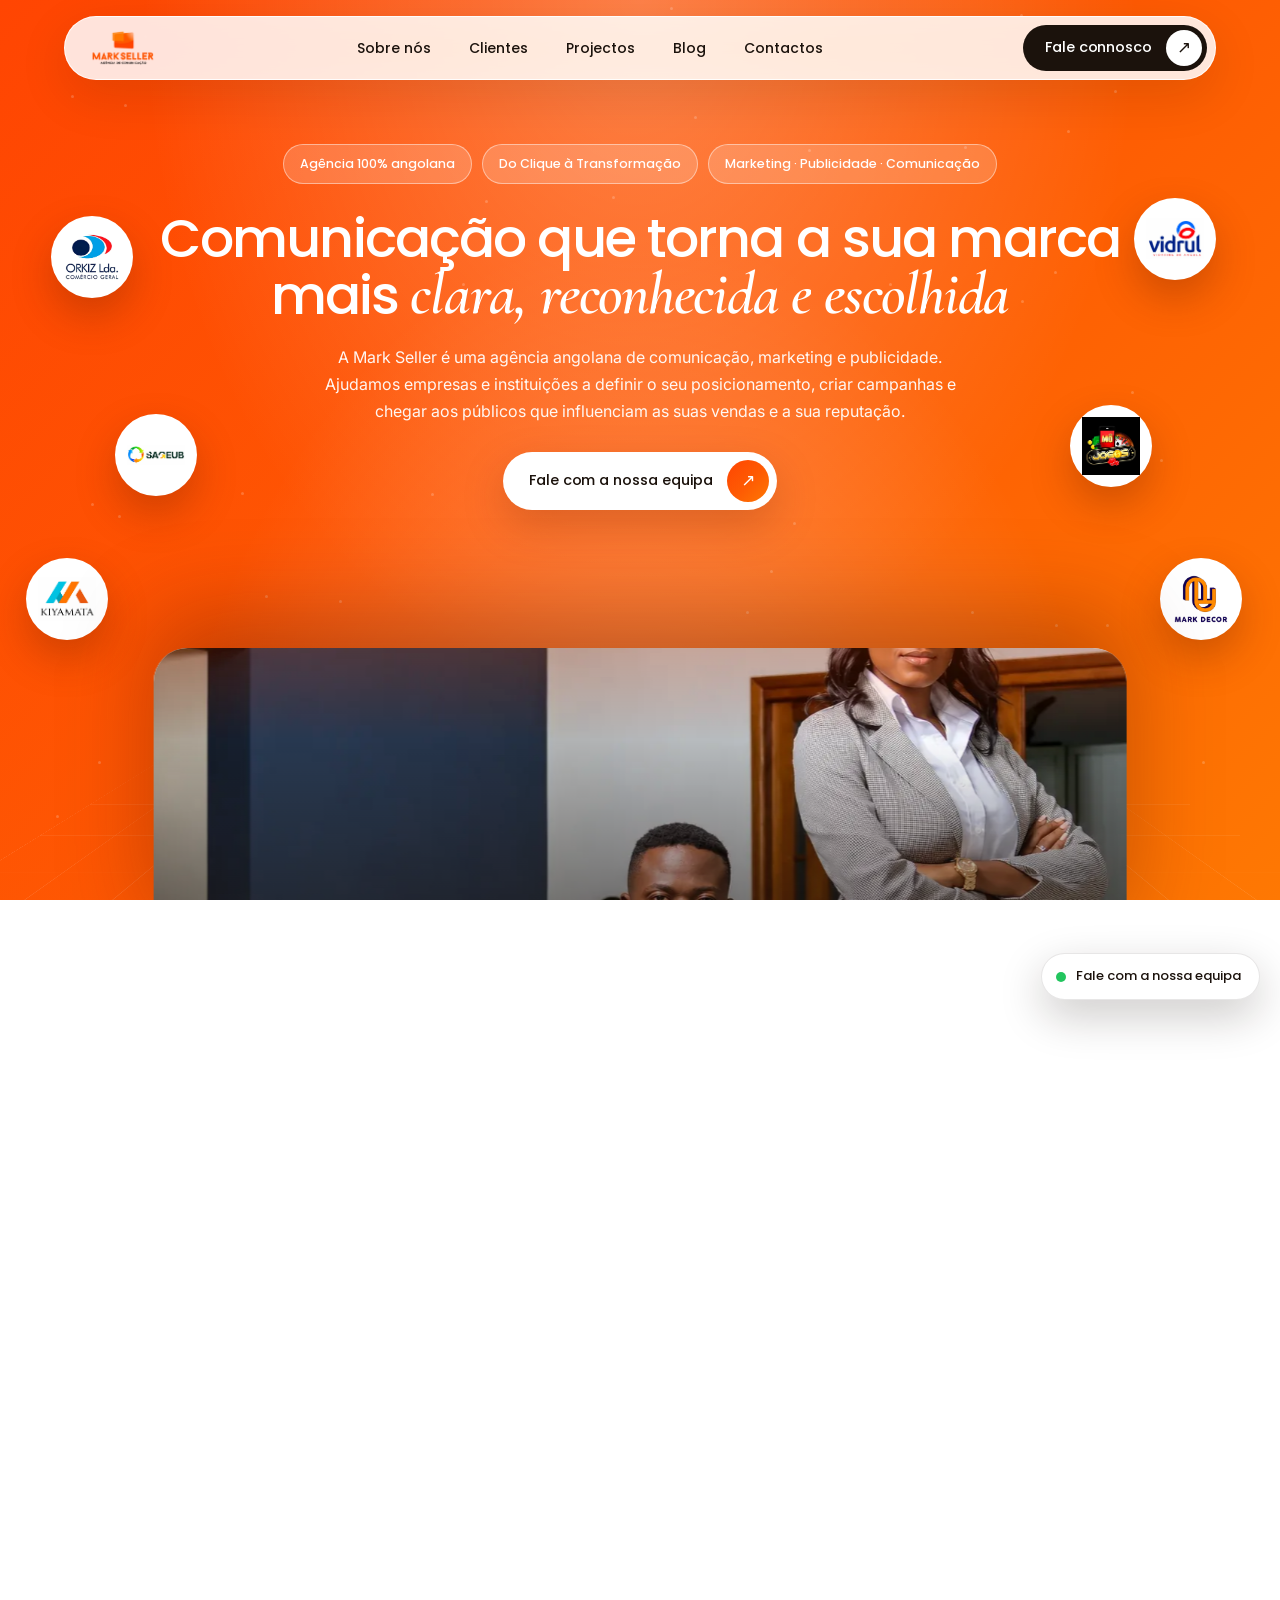
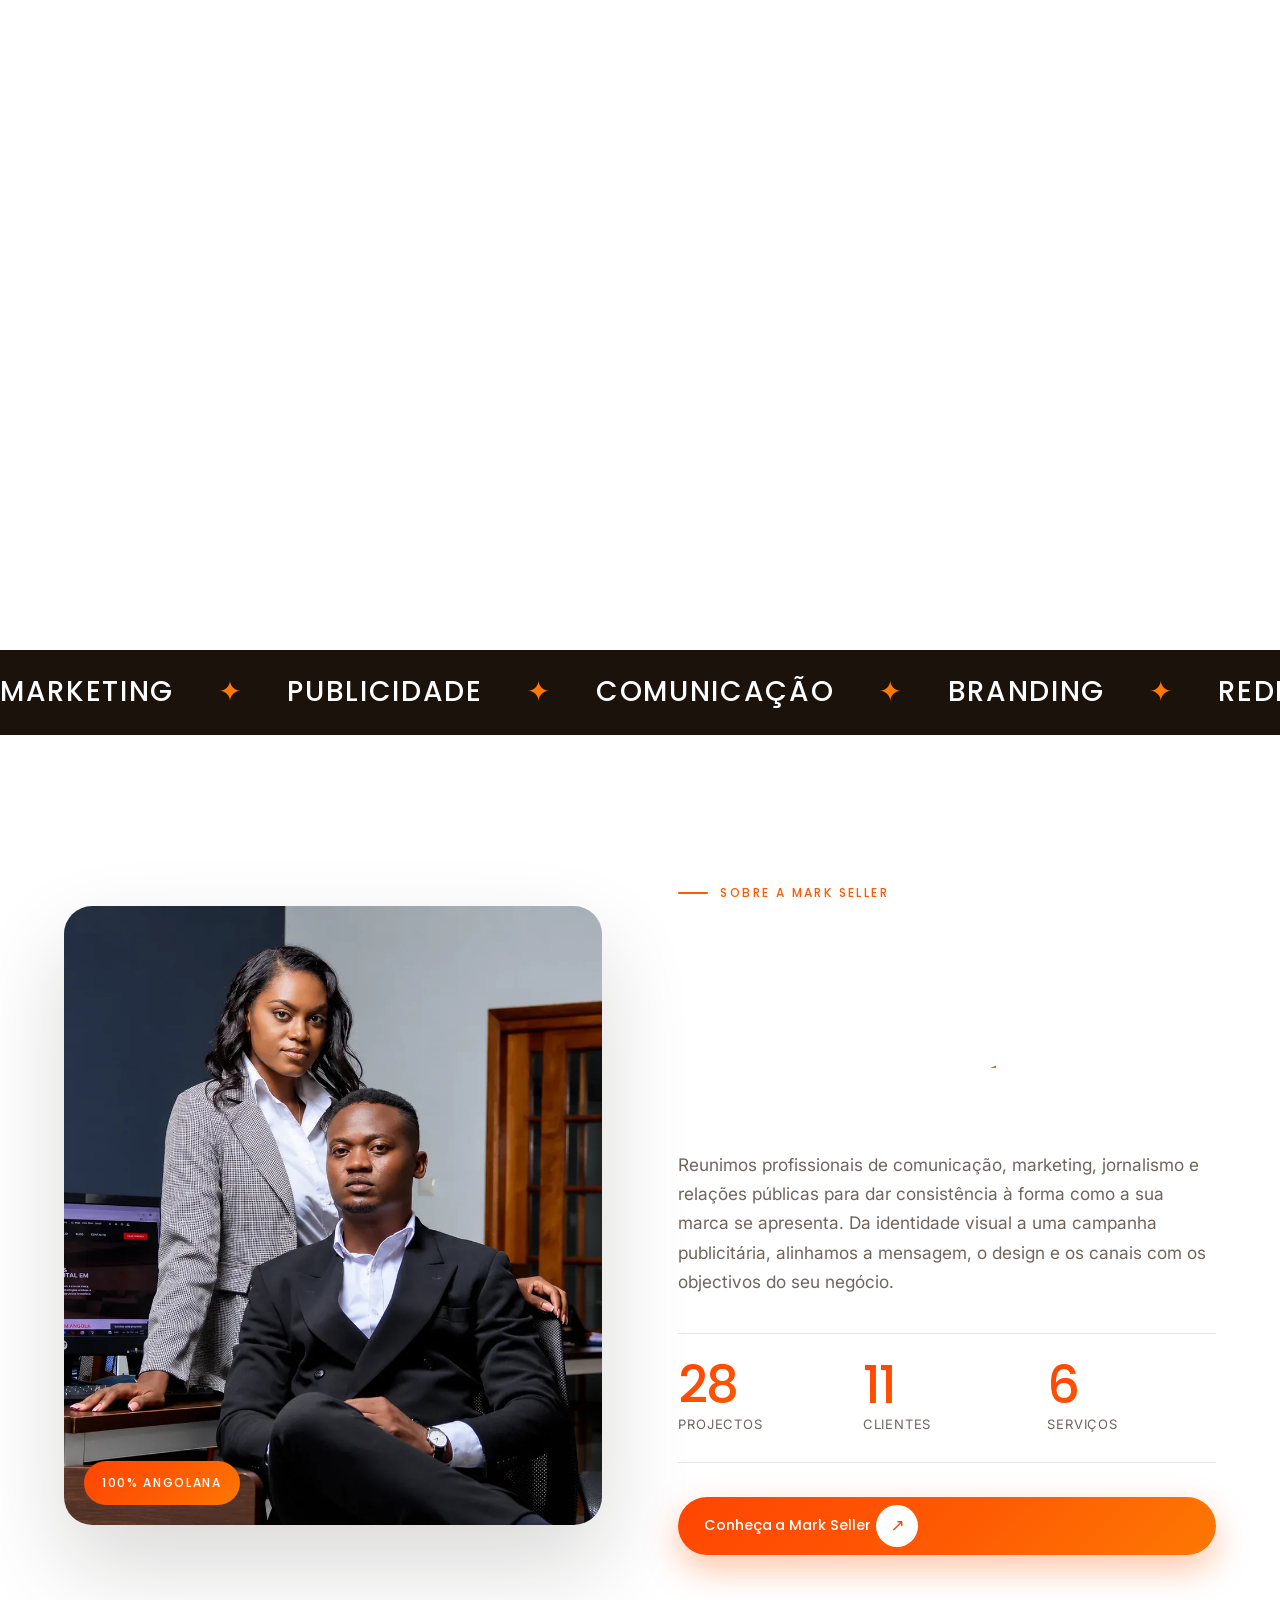
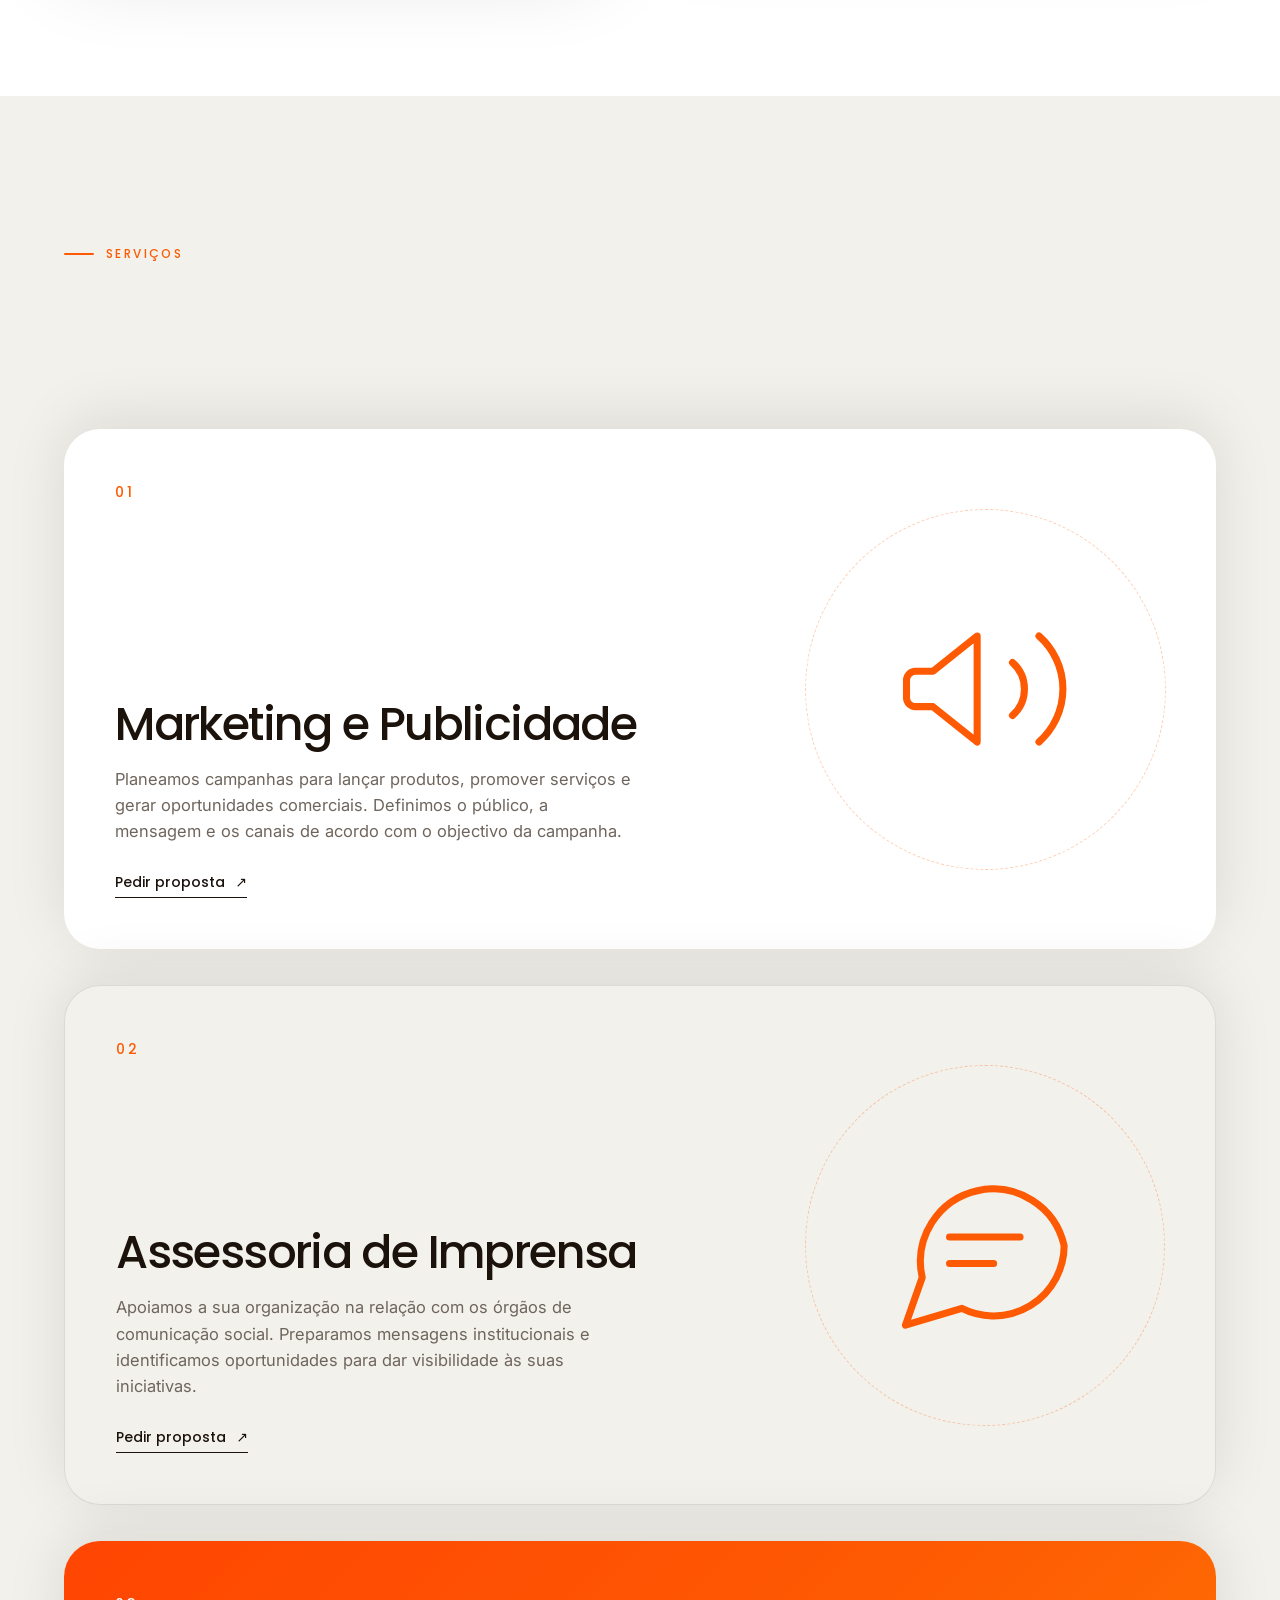
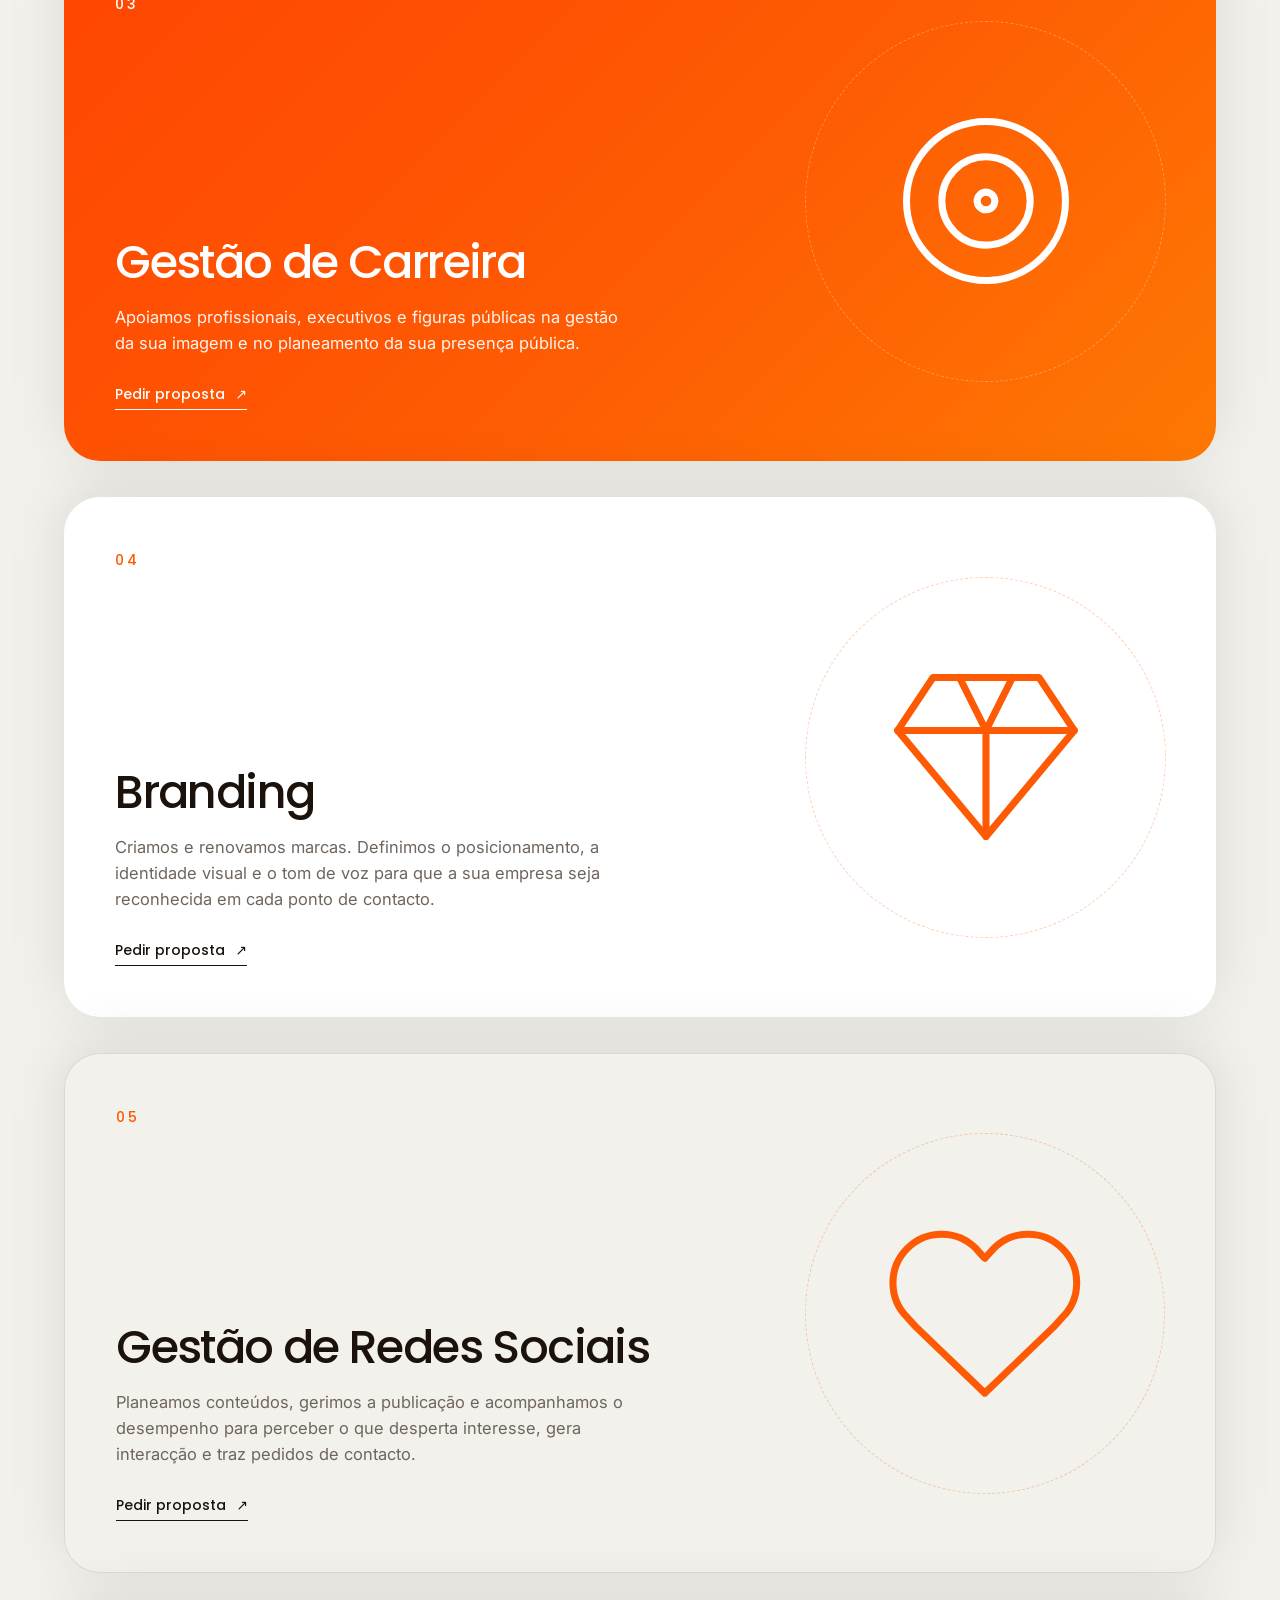
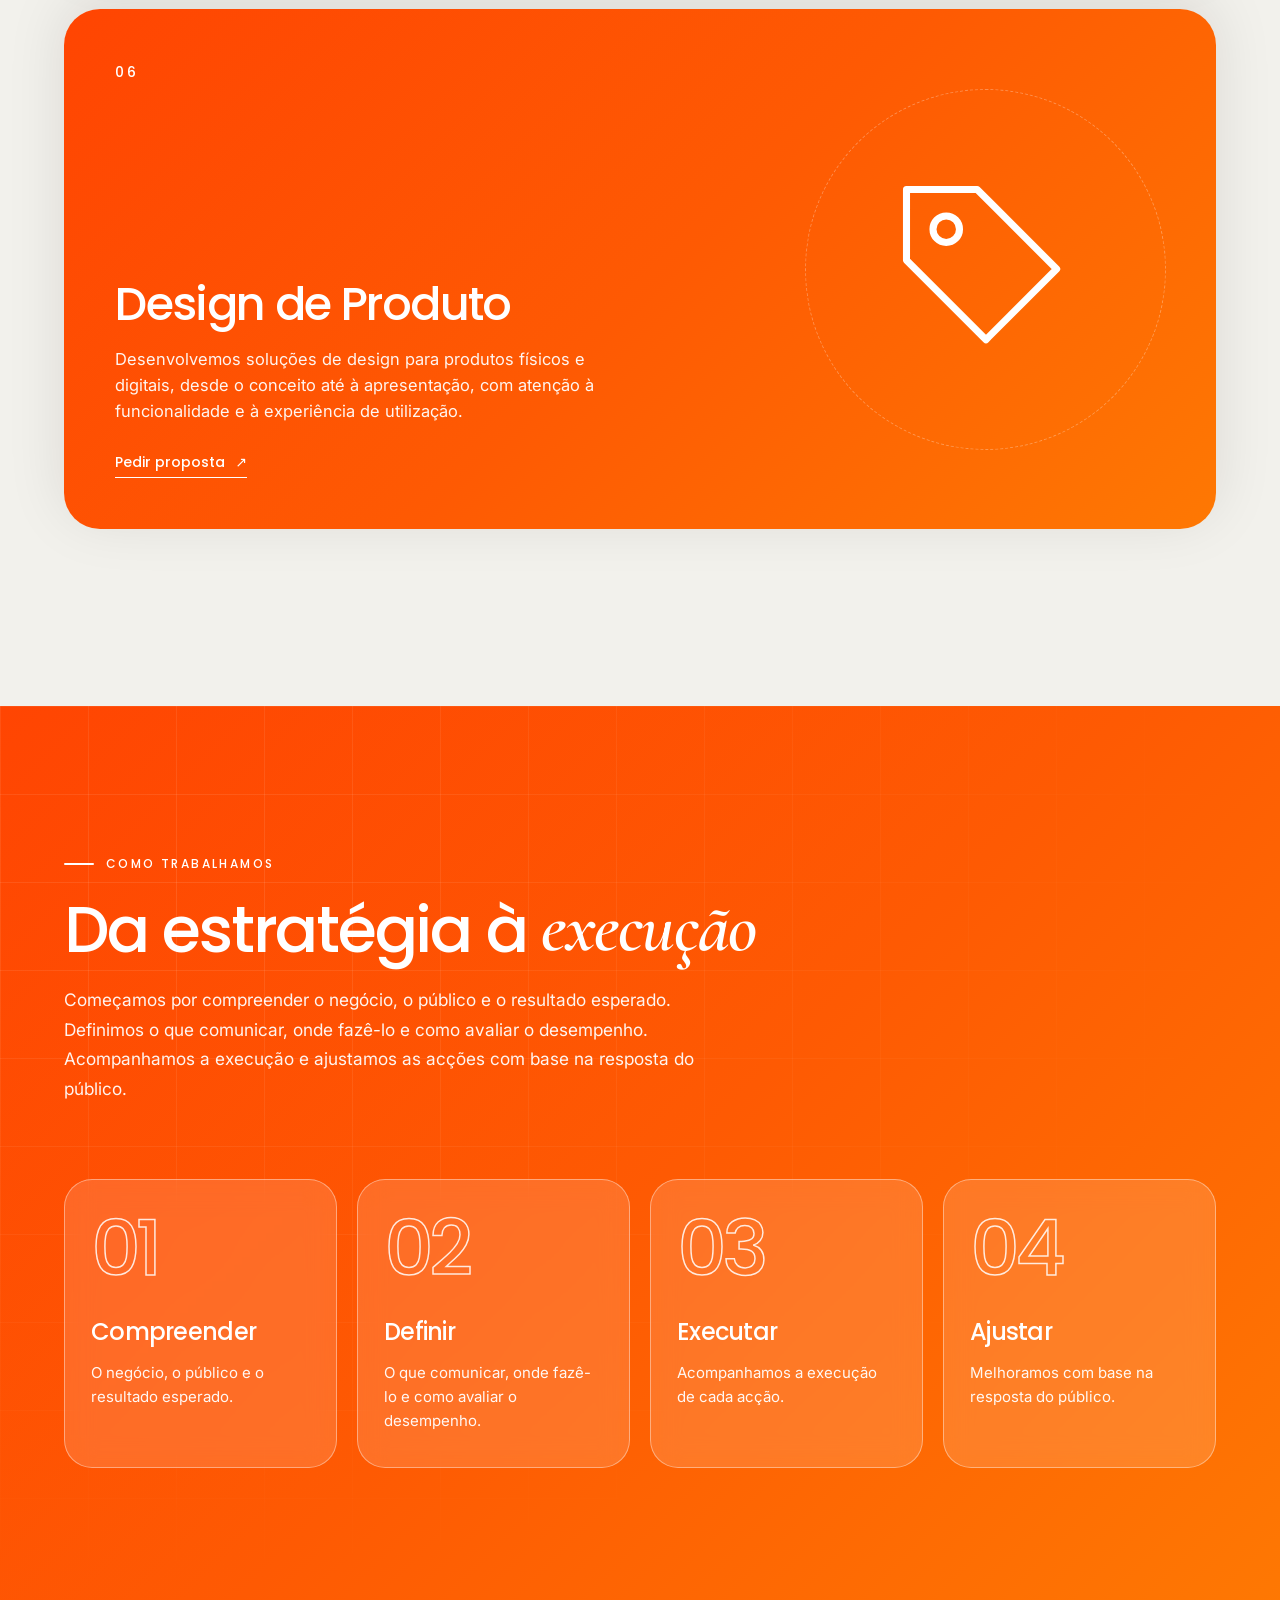
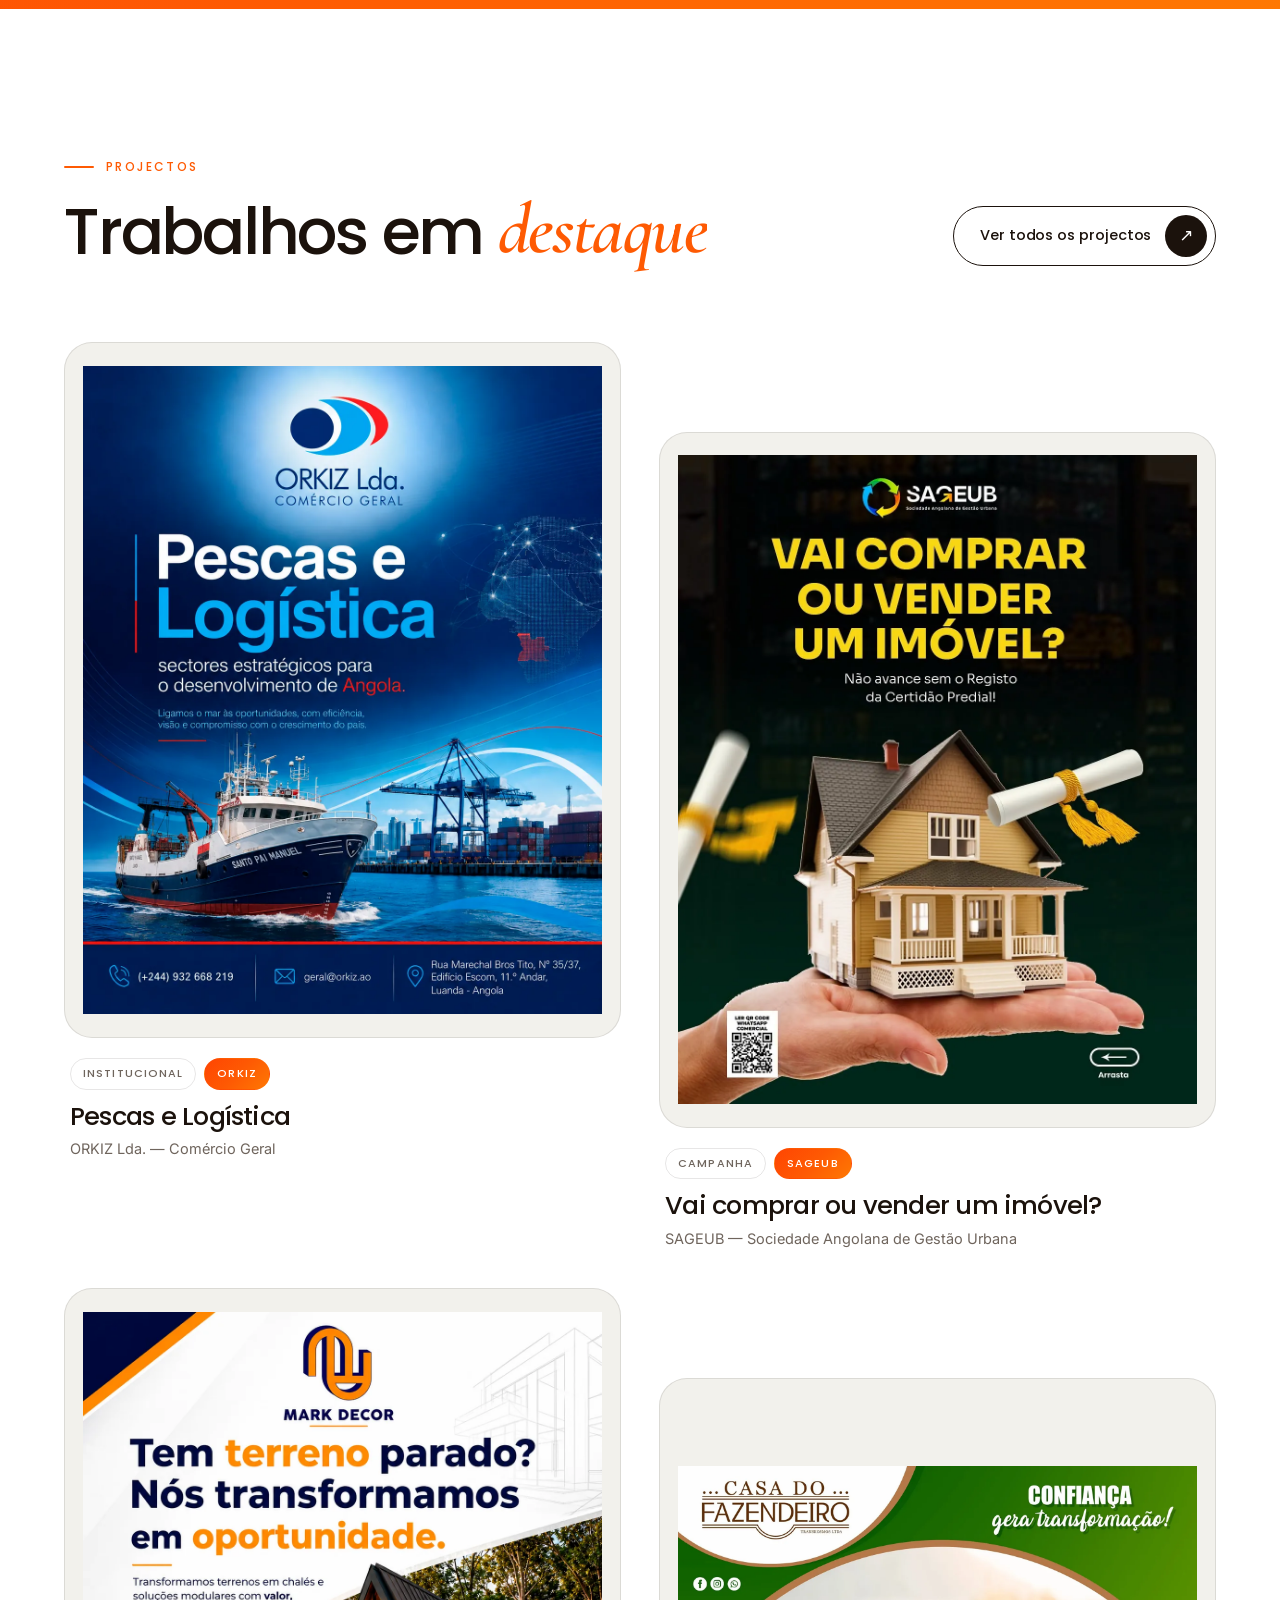
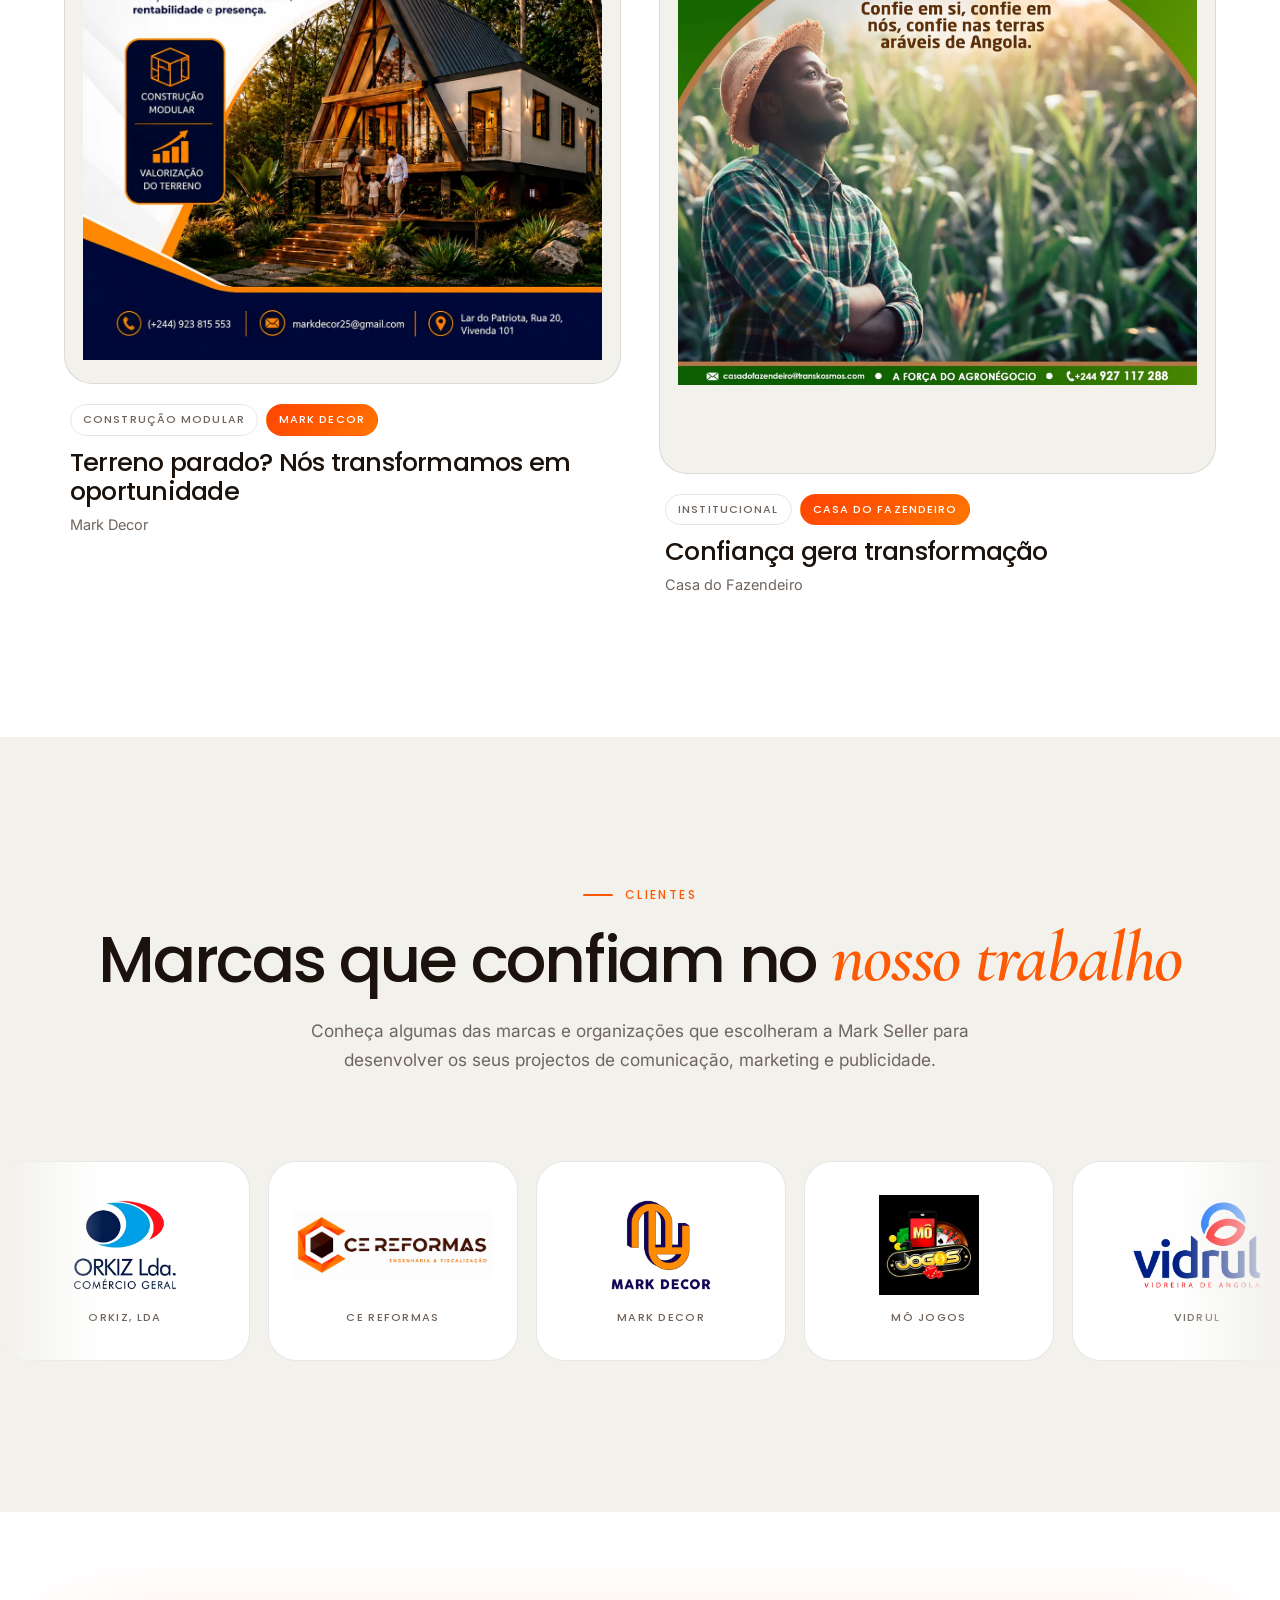
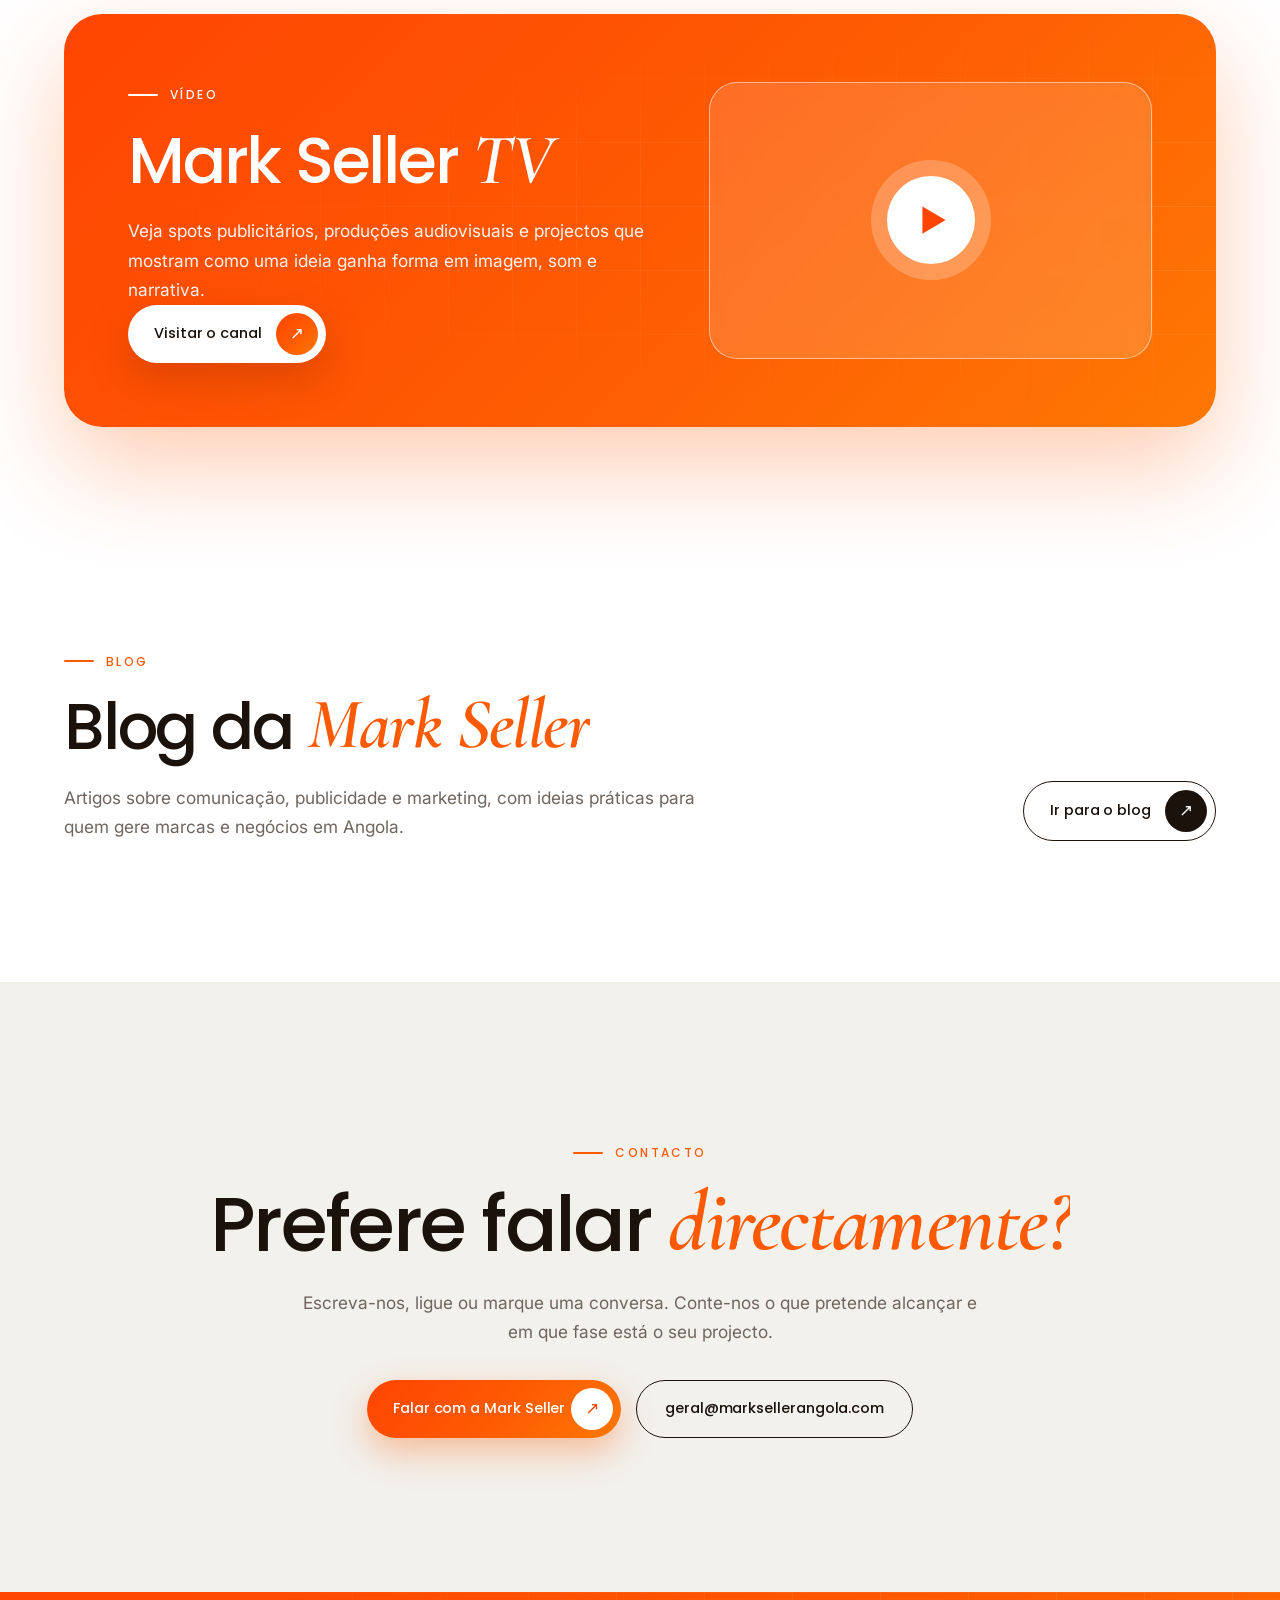
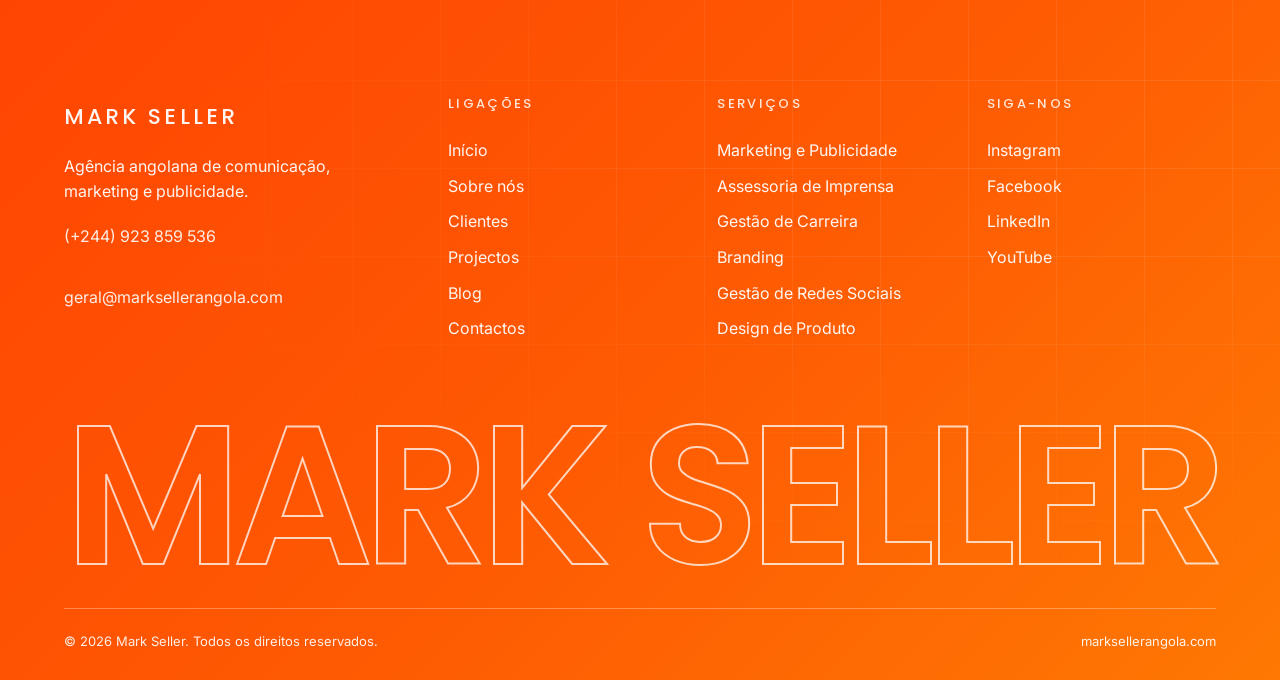
==== commit a8537b2e: "Redesenho inspirado em referência: hero com rolagem dirigida, serviços empilhados, menu em ecrã inte" ====
--- a/index.html
+++ b/index.html
@@ -9,195 +9,110 @@
 <title>Mark Seller — Comunicação, Marketing e Publicidade em Angola</title>
 <link rel="preconnect" href="https://fonts.googleapis.com">
 <link rel="preconnect" href="https://fonts.gstatic.com" crossorigin>
-<link rel="stylesheet" href="https://fonts.googleapis.com/css2?family=Inter:wght@400;500;600&family=Poppins:wght@500;600;700&display=swap">
-<link rel="stylesheet" href="css/estilo.css">
-<link rel="stylesheet" href="css/animacoes.css">
-<link rel="stylesheet" href="css/futurista.css">
+<link rel="stylesheet" href="https://fonts.googleapis.com/css2?family=Cormorant+Garamond:ital,wght@1,500;1,600&family=Inter:wght@400;500;600&family=Poppins:wght@400;500;600&display=swap">
+<link rel="stylesheet" href="css/site.css">
 <script>document.documentElement.classList.add("js")</script>
 </head>
 <body>
-<div aria-hidden="true" class="noise"></div>
-<header class="nav">
-<a class="brand" href="index.html"><img alt="Mark Seller" src="img/mark-seller.webp"/></a>
-<nav class="nav-links">
-<a href="sobre.html">Sobre nós</a>
-<a href="clientes.html">Clientes</a>
-<a href="projectos.html">Projectos</a>
-<a href="blog.html">Blog</a>
-<a href="contactos.html">Contactos</a>
-</nav>
-<a class="nav-cta" href="contactos.html">Fale connosco</a>
-<button class="nav-toggle" type="button" aria-label="Abrir menu" aria-expanded="false">☰</button>
-</header>
-<section class="hero" id="top">
-<div class="hero-bg"><img alt="" src="img/mark-seller-background.webp"/></div>
-<div class="hero-person" aria-hidden="true"><img alt="" src="img/img.webp"/></div>
-<div class="hero-content">
-<span class="eyebrow">Agência angolana de comunicação, marketing e publicidade</span>
-<h1>Comunicação que torna a sua marca mais <em>clara</em>, reconhecida e escolhida.</h1>
-<p>A Mark Seller é uma agência angolana de comunicação, marketing e publicidade. Ajudamos empresas e instituições a definir o seu posicionamento, criar campanhas e chegar aos públicos que influenciam as suas vendas e a sua reputação.</p>
-<div class="hero-actions">
-<a class="btn primary" href="contactos.html">Fale com a nossa equipa</a>
-<a class="btn" href="#servicos">Ver serviços</a>
+<div class="preloader" aria-hidden="true"><div class="pl-in"><span class="pl-name">MARK SELLER</span><span class="pl-count">0%</span><span class="pl-bar"><i></i></span></div></div>
+<header class="site-header"><div class="bar">
+<a class="logo" href="index.html" aria-label="Mark Seller — início"><img alt="Mark Seller" src="img/mark-seller.webp"/></a>
+<nav class="primary" aria-label="Principal"><a href="sobre.html"><span class="roll"><span class="r" data-t="Sobre nós">Sobre nós</span></span></a><a href="clientes.html"><span class="roll"><span class="r" data-t="Clientes">Clientes</span></span></a><a href="projectos.html"><span class="roll"><span class="r" data-t="Projectos">Projectos</span></span></a><a href="blog.html"><span class="roll"><span class="r" data-t="Blog">Blog</span></span></a><a href="contactos.html"><span class="roll"><span class="r" data-t="Contactos">Contactos</span></span></a></nav>
+<a class="pill-cta" href="contactos.html"><span class="roll"><span class="r" data-t="Fale connosco">Fale connosco</span></span><i aria-hidden="true">↗</i></a>
+<button class="menu-btn" type="button" aria-expanded="false" aria-controls="menu"><span>Menu</span><b aria-hidden="true"></b></button>
+</div></header>
+<div class="menu" id="menu" aria-hidden="true"><div class="menu-in">
+<div class="menu-col"><p class="eyebrow">O que fazemos</p><div class="menu-serv"><a href="index.html#servicos">Marketing e Publicidade</a><a href="index.html#servicos">Assessoria de Imprensa</a><a href="index.html#servicos">Gestão de Carreira</a><a href="index.html#servicos">Branding</a><a href="index.html#servicos">Gestão de Redes Sociais</a><a href="index.html#servicos">Design de Produto</a></div>
+<p class="eyebrow" style="margin-top:34px">Tem um projecto em mente?</p><p class="menu-note">Conte-nos o que pretende alcançar. A primeira conversa não tem compromisso.</p>
+<a class="pill-cta solid" href="contactos.html"><span class="roll"><span class="r" data-t="Vamos conversar">Vamos conversar</span></span><i aria-hidden="true">↗</i></a></div>
+<nav class="menu-col menu-big" aria-label="Menu"><a href="index.html"><span>01</span>Início</a><a href="sobre.html"><span>02</span>Sobre nós</a><a href="clientes.html"><span>03</span>Clientes</a><a href="projectos.html"><span>04</span>Projectos</a><a href="blog.html"><span>05</span>Blog</a><a href="contactos.html"><span>06</span>Contactos</a></nav>
+<div class="menu-col menu-meta"><a href="mailto:geral@marksellerangola.com">geral@marksellerangola.com</a><a href="tel:+244923859536">(+244) 923 859 536</a>
+<div class="socials"><a href="#">Instagram</a><a href="#">Facebook</a><a href="#">LinkedIn</a><a href="#">YouTube</a></div></div>
+</div></div>
+<main>
+<section class="hero" id="top"><div class="hero-pin">
+<div class="hero-bg" aria-hidden="true"><div class="stars"></div></div>
+<span class="bubble l1" data-depth="14"><img alt="" src="img/orkiz-lda.webp"/></span><span class="bubble r1" data-depth="19"><img alt="" src="img/vidrul.webp"/></span><span class="bubble l2" data-depth="24"><img alt="" src="img/sageub.webp"/></span><span class="bubble r2" data-depth="29"><img alt="" src="img/mo-jogos.webp"/></span><span class="bubble l3" data-depth="34"><img alt="" src="img/kiyamata.webp"/></span><span class="bubble r3" data-depth="39"><img alt="" src="img/mark-decor.webp"/></span>
+<div class="hero-copy"><div class="wrap center">
+<div class="badges"><span>Agência 100% angolana</span><span>Do Clique à Transformação</span><span>Marketing · Publicidade · Comunicação</span></div>
+<h1 class="title big"><span class="hl">Comunicação que torna a sua marca</span><span class="hl">mais <span class="accent">clara, reconhecida e escolhida</span></span></h1>
+<p class="lead">A Mark Seller é uma agência angolana de comunicação, marketing e publicidade. Ajudamos empresas e instituições a definir o seu posicionamento, criar campanhas e chegar aos públicos que influenciam as suas vendas e a sua reputação.</p>
+<div class="btn-row"><a class="btn white" href="contactos.html"><span class="roll"><span class="r" data-t="Fale com a nossa equipa">Fale com a nossa equipa</span></span><i aria-hidden="true">↗</i></a></div>
+</div></div>
+<figure class="hero-card"><img alt="Equipa da Mark Seller" src="img/mark-seller-background.webp"/><figcaption><b>Mark Seller</b><span>Comunicação, marketing e publicidade em Angola</span></figcaption></figure>
+</div></section>
+
+<div class="marquee" aria-hidden="true"><div class="marquee-track"><span>MARKETING</span><span>PUBLICIDADE</span><span>COMUNICAÇÃO</span><span>BRANDING</span><span>REDES SOCIAIS</span><span>ASSESSORIA DE IMPRENSA</span><span>MARKETING</span><span>PUBLICIDADE</span><span>COMUNICAÇÃO</span><span>BRANDING</span><span>REDES SOCIAIS</span><span>ASSESSORIA DE IMPRENSA</span></div></div>
+
+<section class="sec about" id="sobre"><div class="wrap grid-2">
+<div class="about-media reveal"><img alt="Profissionais da Mark Seller" src="img/profissionais-mark-seller.webp"/><span class="tag">100% angolana</span></div>
+<div>
+<p class="eyebrow">Sobre a Mark Seller</p>
+<h2 class="title reveal-h">Uma marca com <span class="accent">mensagem, design e canais</span> alinhados.</h2>
+<p class="lead dark">Reunimos profissionais de comunicação, marketing, jornalismo e relações públicas para dar consistência à forma como a sua marca se apresenta. Da identidade visual a uma campanha publicitária, alinhamos a mensagem, o design e os canais com os objectivos do seu negócio.</p>
+<div class="stats"><div><b data-count="28">28</b><span>Projectos</span></div><div><b data-count="11">11</b><span>Clientes</span></div><div><b data-count="6">6</b><span>Serviços</span></div></div>
+<a class="btn primary" href="sobre.html"><span class="roll"><span class="r" data-t="Conheça a Mark Seller">Conheça a Mark Seller</span></span><i aria-hidden="true">↗</i></a>
+</div></div></section>
+
+<section class="sec services" id="servicos"><div class="wrap">
+<div class="sec-head"><p class="eyebrow">Serviços</p><h2 class="title reveal-h">Os nossos <span class="accent">serviços</span></h2></div>
+<div class="stack"><article class="svc tone-0" style="--i:0"><div class="svc-l"><span class="svc-n">01</span><h3>Marketing e Publicidade</h3><p>Planeamos campanhas para lançar produtos, promover serviços e gerar oportunidades comerciais. Definimos o público, a mensagem e os canais de acordo com o objectivo da campanha.</p><a class="link-arrow" href="contactos.html">Pedir proposta <i>↗</i></a></div>
+<div class="svc-r" aria-hidden="true"><svg viewBox="0 0 24 24" fill="none" stroke="currentColor" stroke-width="1" stroke-linecap="round" stroke-linejoin="round"><path d="M3 11v2a1 1 0 0 0 1 1h2l5 4V6L6 10H4a1 1 0 0 0-1 1z"/><path d="M15 9a4 4 0 0 1 0 6M18 6a8 8 0 0 1 0 12"/></svg></div></article>
+<article class="svc tone-1" style="--i:1"><div class="svc-l"><span class="svc-n">02</span><h3>Assessoria de Imprensa</h3><p>Apoiamos a sua organização na relação com os órgãos de comunicação social. Preparamos mensagens institucionais e identificamos oportunidades para dar visibilidade às suas iniciativas.</p><a class="link-arrow" href="contactos.html">Pedir proposta <i>↗</i></a></div>
+<div class="svc-r" aria-hidden="true"><svg viewBox="0 0 24 24" fill="none" stroke="currentColor" stroke-width="1" stroke-linecap="round" stroke-linejoin="round"><path d="M21 12a8 8 0 0 1-11.6 7.1L3 21l1.9-5.4A8 8 0 1 1 21 12z"/><path d="M8 11h8M8 14h5"/></svg></div></article>
+<article class="svc tone-2" style="--i:2"><div class="svc-l"><span class="svc-n">03</span><h3>Gestão de Carreira</h3><p>Apoiamos profissionais, executivos e figuras públicas na gestão da sua imagem e no planeamento da sua presença pública.</p><a class="link-arrow" href="contactos.html">Pedir proposta <i>↗</i></a></div>
+<div class="svc-r" aria-hidden="true"><svg viewBox="0 0 24 24" fill="none" stroke="currentColor" stroke-width="1" stroke-linecap="round" stroke-linejoin="round"><circle cx="12" cy="12" r="9"/><circle cx="12" cy="12" r="5"/><circle cx="12" cy="12" r="1"/></svg></div></article>
+<article class="svc tone-0" style="--i:3"><div class="svc-l"><span class="svc-n">04</span><h3>Branding</h3><p>Criamos e renovamos marcas. Definimos o posicionamento, a identidade visual e o tom de voz para que a sua empresa seja reconhecida em cada ponto de contacto.</p><a class="link-arrow" href="contactos.html">Pedir proposta <i>↗</i></a></div>
+<div class="svc-r" aria-hidden="true"><svg viewBox="0 0 24 24" fill="none" stroke="currentColor" stroke-width="1" stroke-linecap="round" stroke-linejoin="round"><path d="M6 3h12l4 6-10 12L2 9z"/><path d="M2 9h20M9 3l3 6 3-6M12 9v12"/></svg></div></article>
+<article class="svc tone-1" style="--i:4"><div class="svc-l"><span class="svc-n">05</span><h3>Gestão de Redes Sociais</h3><p>Planeamos conteúdos, gerimos a publicação e acompanhamos o desempenho para perceber o que desperta interesse, gera interacção e traz pedidos de contacto.</p><a class="link-arrow" href="contactos.html">Pedir proposta <i>↗</i></a></div>
+<div class="svc-r" aria-hidden="true"><svg viewBox="0 0 24 24" fill="none" stroke="currentColor" stroke-width="1" stroke-linecap="round" stroke-linejoin="round"><path d="M20.8 4.6a5.5 5.5 0 0 0-7.8 0L12 5.7l-1-1.1a5.5 5.5 0 0 0-7.8 7.8l1 1.1L12 21l7.8-7.5 1-1.1a5.5 5.5 0 0 0 0-7.8z"/></svg></div></article>
+<article class="svc tone-2" style="--i:5"><div class="svc-l"><span class="svc-n">06</span><h3>Design de Produto</h3><p>Desenvolvemos soluções de design para produtos físicos e digitais, desde o conceito até à apresentação, com atenção à funcionalidade e à experiência de utilização.</p><a class="link-arrow" href="contactos.html">Pedir proposta <i>↗</i></a></div>
+<div class="svc-r" aria-hidden="true"><svg viewBox="0 0 24 24" fill="none" stroke="currentColor" stroke-width="1" stroke-linecap="round" stroke-linejoin="round"><path d="M20 12l-8 8-9-9V3h8z"/><circle cx="7.5" cy="7.5" r="1.5"/></svg></div></article>
+</div></div></section>
+
+<section class="sec process" id="processo"><div class="wrap">
+<div class="sec-head"><p class="eyebrow light">Como trabalhamos</p><h2 class="title light reveal-h">Da estratégia à <span class="accent">execução</span></h2>
+<p class="lead">Começamos por compreender o negócio, o público e o resultado esperado. Definimos o que comunicar, onde fazê-lo e como avaliar o desempenho. Acompanhamos a execução e ajustamos as acções com base na resposta do público.</p></div>
+<ol class="steps"><li class="step reveal"><span class="step-n">01</span><h3>Compreender</h3><p>O negócio, o público e o resultado esperado.</p></li><li class="step reveal"><span class="step-n">02</span><h3>Definir</h3><p>O que comunicar, onde fazê-lo e como avaliar o desempenho.</p></li><li class="step reveal"><span class="step-n">03</span><h3>Executar</h3><p>Acompanhamos a execução de cada acção.</p></li><li class="step reveal"><span class="step-n">04</span><h3>Ajustar</h3><p>Melhoramos com base na resposta do público.</p></li></ol></div></section>
+
+<section class="sec works-sec" id="projectos"><div class="wrap">
+<div class="sec-head row"><div><p class="eyebrow">Projectos</p><h2 class="title reveal-h">Trabalhos em <span class="accent">destaque</span></h2></div>
+<a class="btn ghost-dark" href="projectos.html"><span class="roll"><span class="r" data-t="Ver todos os projectos">Ver todos os projectos</span></span><i aria-hidden="true">↗</i></a></div>
+<div class="works stagger"><article class="work reveal" data-category="ORKIZ"><button class="work-img" type="button" data-lightbox="img/img-2.webp" aria-label="Abrir projecto Pescas e Logística"><img loading="lazy" alt="Pescas e Logística" src="img/img-2.webp"/><span class="work-open">Ver ↗</span></button><div class="work-meta"><div class="chips"><span>Institucional</span><span class="hot">ORKIZ</span></div><h3>Pescas e Logística</h3><p>ORKIZ Lda. — Comércio Geral</p></div></article><article class="work reveal" data-category="SAGEUB"><button class="work-img" type="button" data-lightbox="img/img-8.webp" aria-label="Abrir projecto Vai comprar ou vender um imóvel?"><img loading="lazy" alt="Vai comprar ou vender um imóvel?" src="img/img-8.webp"/><span class="work-open">Ver ↗</span></button><div class="work-meta"><div class="chips"><span>Campanha</span><span class="hot">SAGEUB</span></div><h3>Vai comprar ou vender um imóvel?</h3><p>SAGEUB — Sociedade Angolana de Gestão Urbana</p></div></article><article class="work reveal" data-category="MARK DECOR"><button class="work-img" type="button" data-lightbox="img/img-13.webp" aria-label="Abrir projecto Terreno parado? Nós transformamos em oportunidade"><img loading="lazy" alt="Terreno parado? Nós transformamos em oportunidade" src="img/img-13.webp"/><span class="work-open">Ver ↗</span></button><div class="work-meta"><div class="chips"><span>Construção Modular</span><span class="hot">MARK DECOR</span></div><h3>Terreno parado? Nós transformamos em oportunidade</h3><p>Mark Decor</p></div></article><article class="work reveal" data-category="CASA DO FAZENDEIRO"><button class="work-img" type="button" data-lightbox="img/img-18.webp" aria-label="Abrir projecto Confiança gera transformação"><img loading="lazy" alt="Confiança gera transformação" src="img/img-18.webp"/><span class="work-open">Ver ↗</span></button><div class="work-meta"><div class="chips"><span>Institucional</span><span class="hot">CASA DO FAZENDEIRO</span></div><h3>Confiança gera transformação</h3><p>Casa do Fazendeiro</p></div></article></div></div></section>
+
+<section class="sec clients-sec" id="clientes"><div class="wrap">
+<div class="sec-head center"><p class="eyebrow">Clientes</p><h2 class="title reveal-h">Marcas que confiam no <span class="accent">nosso trabalho</span></h2>
+<p class="lead dark">Conheça algumas das marcas e organizações que escolheram a Mark Seller para desenvolver os seus projectos de comunicação, marketing e publicidade.</p></div></div>
+<div class="logos"><div class="logo-row"><div class="client" data-client="ORKIZ, LDA"><img loading="lazy" alt="ORKIZ, LDA" src="img/orkiz-lda.webp"/><span>ORKIZ, LDA</span></div><div class="client" data-client="CE REFORMAS"><img loading="lazy" alt="CE REFORMAS" src="img/ce-reformas.webp"/><span>CE REFORMAS</span></div><div class="client" data-client="MARK DECOR"><img loading="lazy" alt="MARK DECOR" src="img/mark-decor.webp"/><span>MARK DECOR</span></div><div class="client" data-client="MÔ JOGOS"><img loading="lazy" alt="MÔ JOGOS" src="img/mo-jogos.webp"/><span>MÔ JOGOS</span></div><div class="client" data-client="VIDRUL"><img loading="lazy" alt="VIDRUL" src="img/vidrul.webp"/><span>VIDRUL</span></div><div class="client" data-client="CASA DO FAZENDEIRO"><img loading="lazy" alt="CASA DO FAZENDEIRO" src="img/casa-do-fazendeiro.webp"/><span>CASA DO FAZENDEIRO</span></div><div class="client" data-client="KIYAMATA"><img loading="lazy" alt="KIYAMATA" src="img/kiyamata.webp"/><span>KIYAMATA</span></div><div class="client" data-client="UNIVERSAL CLEANING"><img loading="lazy" alt="UNIVERSAL CLEANING" src="img/universal-cleaning.webp"/><span>UNIVERSAL CLEANING</span></div><div class="client" data-client="O CÓDIGO QUER ACESSO?"><img loading="lazy" alt="O CÓDIGO QUER ACESSO?" src="img/o-codigo-quer-acesso.webp"/><span>O CÓDIGO QUER ACESSO?</span></div><div class="client" data-client="SAGEUB"><img loading="lazy" alt="SAGEUB" src="img/sageub.webp"/><span>SAGEUB</span></div><div class="client" data-client="MIF — Ministério Internacional da Fé"><img loading="lazy" alt="MIF — Ministério Internacional da Fé" src="img/mif-ministerio-internacional-da-fe.webp"/><span>MIF — Ministério Internacional da Fé</span></div></div></div></section>
+
+<section class="sec tv" id="tv"><div class="wrap"><div class="tv-card reveal">
+<div><p class="eyebrow light">Vídeo</p><h2 class="title light">Mark Seller <span class="accent">TV</span></h2>
+<p class="lead">Veja spots publicitários, produções audiovisuais e projectos que mostram como uma ideia ganha forma em imagem, som e narrativa.</p>
+<a class="btn white" href="#" rel="noopener"><span class="roll"><span class="r" data-t="Visitar o canal">Visitar o canal</span></span><i aria-hidden="true">↗</i></a></div>
+<div class="tv-play" aria-hidden="true"><span>▶</span></div></div></div></section>
+
+<section class="sec blog-sec" id="blog"><div class="wrap sec-head row"><div><p class="eyebrow">Blog</p><h2 class="title reveal-h">Blog da <span class="accent">Mark Seller</span></h2>
+<p class="lead dark">Artigos sobre comunicação, publicidade e marketing, com ideias práticas para quem gere marcas e negócios em Angola.</p></div>
+<a class="btn ghost-dark" href="blog.html"><span class="roll"><span class="r" data-t="Ir para o blog">Ir para o blog</span></span><i aria-hidden="true">↗</i></a></div></section>
+</main>
+<section class="cta-band"><div class="wrap center">
+<p class="eyebrow">Contacto</p>
+<h2 class="title reveal-h">Prefere falar <span class="accent">directamente?</span></h2>
+<p class="lead dark">Escreva-nos, ligue ou marque uma conversa. Conte-nos o que pretende alcançar e em que fase está o seu projecto.</p>
+<div class="btn-row"><a class="btn primary" href="contactos.html"><span class="roll"><span class="r" data-t="Falar com a Mark Seller">Falar com a Mark Seller</span></span><i aria-hidden="true">↗</i></a><a class="btn ghost" href="mailto:geral@marksellerangola.com">geral@marksellerangola.com</a></div>
+</div></section>
+<footer class="site-footer"><div class="wrap">
+<div class="f-grid">
+<div><a class="logo-w" href="index.html">MARK SELLER</a><p>Agência angolana de comunicação, marketing e publicidade.</p><p class="f-contact"><a href="tel:+244923859536">(+244) 923 859 536</a><br><a href="mailto:geral@marksellerangola.com">geral@marksellerangola.com</a></p></div>
+<div><h4>Ligações</h4><a href="index.html">Início</a><a href="sobre.html">Sobre nós</a><a href="clientes.html">Clientes</a><a href="projectos.html">Projectos</a><a href="blog.html">Blog</a><a href="contactos.html">Contactos</a></div>
+<div><h4>Serviços</h4><a href="index.html#servicos">Marketing e Publicidade</a><a href="index.html#servicos">Assessoria de Imprensa</a><a href="index.html#servicos">Gestão de Carreira</a><a href="index.html#servicos">Branding</a><a href="index.html#servicos">Gestão de Redes Sociais</a><a href="index.html#servicos">Design de Produto</a></div>
+<div><h4>Siga-nos</h4><a href="#">Instagram</a><a href="#">Facebook</a><a href="#">LinkedIn</a><a href="#">YouTube</a></div>
 </div>
-</div>
-<aside class="hero-stat">
-<div class="big">28</div>
-<p>projectos de comunicação, marketing e publicidade no nosso portfólio.</p>
-<div class="mini-grid">
-<div><b>11</b>Clientes</div>
-<div><b>06</b>Serviços</div>
-<div><b>100%</b>Angolana</div>
-</div>
-</aside>
-</section>
-<div class="marquee"><div class="marquee-track"><span>MARKETING</span><span>PUBLICIDADE</span><span>COMUNICAÇÃO</span><span>BRANDING</span><span>REDES SOCIAIS</span><span>ASSESSORIA DE IMPRENSA</span><span>MARKETING</span><span>PUBLICIDADE</span><span>COMUNICAÇÃO</span><span>BRANDING</span><span>REDES SOCIAIS</span><span>ASSESSORIA DE IMPRENSA</span></div></div>
-<section class="section about" id="sobre">
-<div class="about-grid">
-<div class="about-media reveal"><img alt="Profissionais da Mark Seller" src="img/profissionais-mark-seller.webp"/></div>
-<div class="about-copy reveal">
-<span class="label">Sobre a Mark Seller</span>
-<h2>Uma marca com mensagem, design e canais alinhados.</h2>
-<p>Reunimos profissionais de comunicação, marketing, jornalismo e relações públicas para dar consistência à forma como a sua marca se apresenta. Da identidade visual a uma campanha publicitária, alinhamos a mensagem, o design e os canais com os objectivos do seu negócio.</p>
-<div class="hero-actions"><a class="btn dark" href="sobre.html">Conheça a Mark Seller</a></div>
-</div>
-</div>
-</section>
-<section class="section services" id="servicos">
-<div class="section-head reveal">
-<div><span class="label">Serviços</span><h2>Os nossos serviços.</h2></div>
-</div>
-<div class="services-grid services-6">
-<article class="service reveal"><div class="svc-top"><span class="svc-icon"><svg viewBox="0 0 24 24" fill="none" stroke="currentColor" stroke-width="1.6" stroke-linecap="round" stroke-linejoin="round" aria-hidden="true"><path d="M3 11v2a1 1 0 0 0 1 1h2l5 4V6L6 10H4a1 1 0 0 0-1 1z"/><path d="M15 9a4 4 0 0 1 0 6M18 6a8 8 0 0 1 0 12"/></svg></span><small>01</small></div><div class="svc-body"><h3>Marketing e Publicidade</h3><p>Planeamos campanhas para lançar produtos, promover serviços e gerar oportunidades comerciais. Definimos o público, a mensagem e os canais de acordo com o objectivo da campanha.</p></div><span class="svc-arrow" aria-hidden="true">↗</span></article>
-<article class="service reveal"><div class="svc-top"><span class="svc-icon"><svg viewBox="0 0 24 24" fill="none" stroke="currentColor" stroke-width="1.6" stroke-linecap="round" stroke-linejoin="round" aria-hidden="true"><path d="M21 12a8 8 0 0 1-11.6 7.1L3 21l1.9-5.4A8 8 0 1 1 21 12z"/><path d="M8 11h8M8 14h5"/></svg></span><small>02</small></div><div class="svc-body"><h3>Assessoria de Imprensa</h3><p>Apoiamos a sua organização na relação com os órgãos de comunicação social. Preparamos mensagens institucionais e identificamos oportunidades para dar visibilidade às suas iniciativas.</p></div><span class="svc-arrow" aria-hidden="true">↗</span></article>
-<article class="service reveal"><div class="svc-top"><span class="svc-icon"><svg viewBox="0 0 24 24" fill="none" stroke="currentColor" stroke-width="1.6" stroke-linecap="round" stroke-linejoin="round" aria-hidden="true"><circle cx="12" cy="12" r="9"/><circle cx="12" cy="12" r="5"/><circle cx="12" cy="12" r="1"/></svg></span><small>03</small></div><div class="svc-body"><h3>Gestão de Carreira</h3><p>Apoiamos profissionais, executivos e figuras públicas na gestão da sua imagem e no planeamento da sua presença pública.</p></div><span class="svc-arrow" aria-hidden="true">↗</span></article>
-<article class="service reveal"><div class="svc-top"><span class="svc-icon"><svg viewBox="0 0 24 24" fill="none" stroke="currentColor" stroke-width="1.6" stroke-linecap="round" stroke-linejoin="round" aria-hidden="true"><path d="M6 3h12l4 6-10 12L2 9z"/><path d="M2 9h20M9 3l3 6 3-6M12 9v12"/></svg></span><small>04</small></div><div class="svc-body"><h3>Branding</h3><p>Criamos e renovamos marcas. Definimos o posicionamento, a identidade visual e o tom de voz para que a sua empresa seja reconhecida em cada ponto de contacto.</p></div><span class="svc-arrow" aria-hidden="true">↗</span></article>
-<article class="service reveal"><div class="svc-top"><span class="svc-icon"><svg viewBox="0 0 24 24" fill="none" stroke="currentColor" stroke-width="1.6" stroke-linecap="round" stroke-linejoin="round" aria-hidden="true"><path d="M20.8 4.6a5.5 5.5 0 0 0-7.8 0L12 5.7l-1-1.1a5.5 5.5 0 0 0-7.8 7.8l1 1.1L12 21l7.8-7.5 1-1.1a5.5 5.5 0 0 0 0-7.8z"/></svg></span><small>05</small></div><div class="svc-body"><h3>Gestão de Redes Sociais</h3><p>Planeamos conteúdos, gerimos a publicação e acompanhamos o desempenho para perceber o que desperta interesse, gera interacção e traz pedidos de contacto.</p></div><span class="svc-arrow" aria-hidden="true">↗</span></article>
-<article class="service reveal"><div class="svc-top"><span class="svc-icon"><svg viewBox="0 0 24 24" fill="none" stroke="currentColor" stroke-width="1.6" stroke-linecap="round" stroke-linejoin="round" aria-hidden="true"><path d="M20 12l-8 8-9-9V3h8z"/><circle cx="7.5" cy="7.5" r="1.5"/></svg></span><small>06</small></div><div class="svc-body"><h3>Design de Produto</h3><p>Desenvolvemos soluções de design para produtos físicos e digitais, desde o conceito até à apresentação, com atenção à funcionalidade e à experiência de utilização.</p></div><span class="svc-arrow" aria-hidden="true">↗</span></article>
-</div>
-</section>
-<section class="section process" id="processo">
-<div class="strategy-grid">
-<div class="reveal">
-<span class="label" style="color:#111">Como trabalhamos</span>
-<h2>Da estratégia à execução.</h2>
-<p>Começamos por compreender o negócio, o público e o resultado esperado. Definimos o que comunicar, onde fazê-lo e como avaliar o desempenho. Acompanhamos a execução e ajustamos as acções com base na resposta do público.</p>
-</div>
-<ol class="steps reveal">
-<li><b>Compreender</b><span>O negócio, o público e o resultado esperado.</span></li>
-<li><b>Definir</b><span>O que comunicar, onde fazê-lo e como avaliar o desempenho.</span></li>
-<li><b>Executar</b><span>Acompanhamos a execução de cada acção.</span></li>
-<li><b>Ajustar</b><span>Melhoramos com base na resposta do público.</span></li>
-</ol>
-</div>
-</section>
-<section class="section portfolio" id="portfolio">
-<div class="section-head reveal">
-<div><span class="label">Projectos</span><h2>Trabalhos em destaque.</h2></div>
-<a class="btn" href="projectos.html">Ver todos os projectos</a>
-</div>
-<div class="portfolio-grid" id="portfolio-grid">
-<article class="portfolio-card" data-category="ORKIZ">
-<button aria-label="Abrir projecto Pescas e Logística" class="portfolio-thumb" data-lightbox="img/img-2.webp" type="button">
-<img alt="Pescas e Logística" src="img/img-2.webp"/>
-</button>
-<div class="portfolio-meta">
-<div class="meta-top"><span>Institucional</span><span>ORKIZ</span></div>
-<h3>Pescas e Logística</h3>
-<strong>ORKIZ Lda. — Comércio Geral</strong>
-<p>Visual institucional para posicionamento da empresa nos sectores de pescas e logística, com foco no desenvolvimento de Angola.</p>
-</div>
-</article>
-<article class="portfolio-card" data-category="SAGEUB">
-<button aria-label="Abrir projecto Vai comprar ou vender um imóvel?" class="portfolio-thumb" data-lightbox="img/img-8.webp" type="button">
-<img alt="Vai comprar ou vender um imóvel?" src="img/img-8.webp"/>
-</button>
-<div class="portfolio-meta">
-<div class="meta-top"><span>Campanha</span><span>SAGEUB</span></div>
-<h3>Vai comprar ou vender um imóvel?</h3>
-<strong>SAGEUB — Sociedade Angolana de Gestão Urbana</strong>
-<p>Peça promocional voltada para regularização predial, com apelo directo e foco em conversão comercial.</p>
-</div>
-</article>
-<article class="portfolio-card" data-category="MARK DECOR">
-<button aria-label="Abrir projecto Terreno parado? Nós transformamos em oportunidade" class="portfolio-thumb" data-lightbox="img/img-13.webp" type="button">
-<img alt="Terreno parado? Nós transformamos em oportunidade" src="img/img-13.webp"/>
-</button>
-<div class="portfolio-meta">
-<div class="meta-top"><span>Construção Modular</span><span>MARK DECOR</span></div>
-<h3>Terreno parado? Nós transformamos em oportunidade</h3>
-<strong>Mark Decor</strong>
-<p>Arte comercial premium para promoção de chalés e soluções modulares com foco em rentabilidade e valorização do terreno.</p>
-</div>
-</article>
-<article class="portfolio-card" data-category="CASA DO FAZENDEIRO">
-<button aria-label="Abrir projecto Confiança gera transformação" class="portfolio-thumb" data-lightbox="img/img-18.webp" type="button">
-<img alt="Confiança gera transformação" src="img/img-18.webp"/>
-</button>
-<div class="portfolio-meta">
-<div class="meta-top"><span>Institucional</span><span>CASA DO FAZENDEIRO</span></div>
-<h3>Confiança gera transformação</h3>
-<strong>Casa do Fazendeiro</strong>
-<p>Visual institucional de agronegócio que valoriza confiança, esperança e transformação nas terras aráveis de Angola.</p>
-</div>
-</article>
-</div>
-</section>
-<section class="section clients" id="clientes">
-<div class="section-head reveal">
-<div><span class="label">Clientes</span><h2>Marcas que confiam no nosso trabalho.</h2></div>
-<p>Conheça algumas das marcas e organizações que escolheram a Mark Seller para desenvolver os seus projectos de comunicação, marketing e publicidade.</p>
-</div>
-<div class="logo-grid">
-<button aria-label="Cliente ORKIZ, LDA" class="client-card reveal" data-client="ORKIZ, LDA" type="button"><img alt="ORKIZ, LDA" src="img/orkiz-lda.webp"/><span>ORKIZ, LDA</span></button>
-<button aria-label="Cliente CE REFORMAS" class="client-card reveal" data-client="CE REFORMAS" type="button"><img alt="CE REFORMAS" src="img/ce-reformas.webp"/><span>CE REFORMAS</span></button>
-<button aria-label="Cliente MARK DECOR" class="client-card reveal" data-client="MARK DECOR" type="button"><img alt="MARK DECOR" src="img/mark-decor.webp"/><span>MARK DECOR</span></button>
-<button aria-label="Cliente MÔ JOGOS" class="client-card reveal" data-client="MÔ JOGOS" type="button"><img alt="MÔ JOGOS" src="img/mo-jogos.webp"/><span>MÔ JOGOS</span></button>
-<button aria-label="Cliente VIDRUL" class="client-card reveal" data-client="VIDRUL" type="button"><img alt="VIDRUL" src="img/vidrul.webp"/><span>VIDRUL</span></button>
-<button aria-label="Cliente CASA DO FAZENDEIRO" class="client-card reveal" data-client="CASA DO FAZENDEIRO" type="button"><img alt="CASA DO FAZENDEIRO" src="img/casa-do-fazendeiro.webp"/><span>CASA DO FAZENDEIRO</span></button>
-<button aria-label="Cliente KIYAMATA" class="client-card reveal" data-client="KIYAMATA" type="button"><img alt="KIYAMATA" src="img/kiyamata.webp"/><span>KIYAMATA</span></button>
-<button aria-label="Cliente UNIVERSAL CLEANING" class="client-card reveal" data-client="UNIVERSAL CLEANING" type="button"><img alt="UNIVERSAL CLEANING" src="img/universal-cleaning.webp"/><span>UNIVERSAL CLEANING</span></button>
-<button aria-label="Cliente O CÓDIGO QUER ACESSO?" class="client-card reveal" data-client="O CÓDIGO QUER ACESSO?" type="button"><img alt="O CÓDIGO QUER ACESSO?" src="img/o-codigo-quer-acesso.webp"/><span>O CÓDIGO QUER ACESSO?</span></button>
-<button aria-label="Cliente SAGEUB" class="client-card reveal" data-client="SAGEUB" type="button"><img alt="SAGEUB" src="img/sageub.webp"/><span>SAGEUB</span></button>
-
-<button aria-label="Cliente MIF — Ministério Internacional da Fé" class="client-card reveal" data-client="MIF — Ministério Internacional da Fé" type="button"><img alt="MIF — Ministério Internacional da Fé" src="img/mif-ministerio-internacional-da-fe.webp"/><span>MIF — MINISTÉRIO INTERNACIONAL DA FÉ</span></button>
-</div>
-</section>
-<section class="section tv" id="tv">
-<div class="tv-card reveal">
-<div>
-<span class="label">Vídeo</span>
-<h2>Mark Seller TV</h2>
-<p>Veja spots publicitários, produções audiovisuais e projectos que mostram como uma ideia ganha forma em imagem, som e narrativa.</p>
-<a class="btn primary" href="#" rel="noopener">Visitar o canal</a>
-</div>
-<div class="tv-play" aria-hidden="true"><span>▶</span></div>
-</div>
-</section>
-<section class="section blog" id="blog">
-<div class="section-head reveal">
-<div><span class="label">Blog</span><h2>Blog da Mark Seller</h2></div>
-<p>Artigos sobre comunicação, publicidade e marketing, com ideias práticas para quem gere marcas e negócios em Angola.</p>
-</div>
-<div class="section-cta reveal"><a class="btn" href="blog.html">Ir para o blog</a></div>
-</section>
-<section class="contact" id="contacto">
-<span class="mini">Mark Seller</span>
-<h2>Vamos falar sobre o seu projecto?</h2>
-<p>Partilhe o desafio da sua empresa com a nossa equipa. A primeira conversa ajuda-nos a perceber o que precisa de comunicar, a quem e com que objectivo.</p>
-<div class="contact-links"><a class="btn primary" href="contactos.html">Fale com a Mark Seller</a></div>
-</section>
-<footer>
-<div><b>MARK SELLER</b><br/>Comunicação, marketing e publicidade</div>
-<div class="footer-nav"><a href="index.html">Início</a><a href="sobre.html">Sobre nós</a><a href="clientes.html">Clientes</a><a href="projectos.html">Projectos</a><a href="blog.html">Blog</a><a href="contactos.html">Contactos</a></div>
-<div class="footer-right">marksellerangola.com<br/>© 2026 Mark Seller</div>
-</footer>
-<div aria-live="polite" class="client-pop" role="status"></div>
-<div aria-hidden="true" class="lightbox">
-<button aria-label="Fechar" class="close-lightbox">×</button>
-<img alt="Visualização ampliada do projecto"/>
-</div>
-<script src="script/script.js"></script>
-<script src="script/animacoes.js"></script>
+<div class="giant" aria-hidden="true">MARK SELLER</div>
+<div class="f-bottom"><span>© 2026 Mark Seller. Todos os direitos reservados.</span><span>marksellerangola.com</span></div>
+</div></footer>
+<a class="float-cta" href="contactos.html" aria-label="Fale com a nossa equipa"><span class="dot"></span>Fale com a nossa equipa</a>
+<div class="lightbox" aria-hidden="true"><button class="lb-close" aria-label="Fechar">×</button><img alt="Visualização ampliada do projecto"/></div>
+<script src="js/site.js"></script>
 </body>
-</html>+</html>
--- a/css/site.css
+++ b/css/site.css
@@ -0,0 +1,313 @@
+/* =====================================================================
+   MARK SELLER — site.css
+   Títulos: Poppins · Acento: Cormorant Garamond itálico · Texto: Inter
+   Laranjas #ff4502 #fe5a03 #fe7803 · Brancos #fff #f2f1ec
+   ===================================================================== */
+:root{
+  --o1:#ff4502; --o2:#fe5a03; --o3:#fe7803; --white:#fff; --cream:#f2f1ec;
+  --ink:#1b120c; --muted:#6f655d; --line:rgba(27,18,12,.1);
+  --grad:linear-gradient(135deg,#ff4502 0%,#fe5a03 52%,#fe7803 100%);
+  --head:"Poppins",system-ui,sans-serif; --serif:"Cormorant Garamond",Georgia,serif; --body:"Inter",system-ui,sans-serif;
+  --ease:cubic-bezier(.22,1,.36,1); --pad:clamp(20px,5vw,72px); --max:1280px; --r:28px;
+}
+*{box-sizing:border-box;margin:0;padding:0}
+html{scroll-behavior:smooth;-webkit-text-size-adjust:100%}
+body{font-family:var(--body);color:var(--ink);background:var(--white);line-height:1.6;overflow-x:clip;-webkit-font-smoothing:antialiased}
+img{display:block;max-width:100%}
+a{color:inherit;text-decoration:none}
+button{font:inherit;color:inherit;background:none;border:0;cursor:pointer}
+ul,ol{list-style:none}
+::selection{background:var(--o2);color:#fff}
+html.js body:not(.ready){overflow:hidden}
+.wrap{width:100%;max-width:calc(var(--max) + var(--pad)*2);margin-inline:auto;padding-inline:var(--pad)}
+.center{text-align:center}.narrow{max-width:820px}
+
+/* ---------- tipografia ---------- */
+.title{font-family:var(--head);font-weight:500;font-size:clamp(34px,5vw,68px);line-height:1.06;letter-spacing:-.035em}
+.title.big{font-size:clamp(32px,4.2vw,60px);line-height:1.06}
+.title.light{color:#fff}
+.accent{font-family:var(--serif);font-style:italic;font-weight:600;letter-spacing:-.02em;font-size:1.12em;line-height:.9;color:var(--o2)}
+.light .accent,.hero .accent,.page-hero .accent,.tone-2 .accent{color:#fff}
+.eyebrow{font-family:var(--head);font-weight:500;font-size:12px;letter-spacing:.2em;text-transform:uppercase;color:var(--o2);display:inline-flex;align-items:center;gap:12px;margin-bottom:22px}
+.eyebrow:before{content:"";width:30px;height:2px;background:currentColor;border-radius:2px}
+.eyebrow.light{color:#fff}
+.lead{font-size:clamp(16px,1.35vw,19px);line-height:1.7;color:rgba(255,255,255,.94);max-width:680px;margin-top:22px}
+.lead.dark{color:var(--muted)}
+.center .lead{margin-inline:auto}
+.sub{font-family:var(--head);font-weight:500;font-size:24px;letter-spacing:-.02em;margin:36px 0 0}
+/* revelação de títulos por palavra */
+.sp{display:inline-block;overflow:hidden;vertical-align:top;padding-bottom:.16em;margin-bottom:-.16em}
+.sp>i{display:inline-block;font-style:inherit;transform:translateY(115%) rotate(3deg);transition:transform 1s var(--ease);transition-delay:calc(var(--w,0)*55ms)}
+.in .sp>i{transform:none}
+.hl{display:block}
+
+/* ---------- botões ---------- */
+.roll{display:inline-block;overflow:hidden;height:1.5em;line-height:1.5em;vertical-align:middle}
+.roll .r{display:block;text-shadow:0 1.5em currentColor;transition:transform .55s var(--ease)}
+a:hover>.roll .r,button:hover>.roll .r,.btn:hover .roll .r,.pill-cta:hover .roll .r{transform:translateY(-1.5em)}
+.btn,.pill-cta{display:inline-flex;align-items:center;gap:14px;font-family:var(--head);font-weight:500;font-size:14.5px;letter-spacing:-.005em;border-radius:999px;padding:8px 8px 8px 26px;transition:transform .4s var(--ease),box-shadow .4s,background .3s,color .3s,border-color .3s;will-change:transform}
+.btn i,.pill-cta i{font-style:normal;width:42px;height:42px;border-radius:50%;display:grid;place-items:center;font-size:17px;transition:transform .5s var(--ease)}
+.btn:hover i,.pill-cta:hover i{transform:rotate(45deg)}
+.btn.primary,.pill-cta.solid{background:var(--grad);color:#fff;box-shadow:0 14px 34px rgba(254,90,3,.35)}
+.btn.primary i,.pill-cta.solid i{background:#fff;color:var(--o1)}
+.btn.primary:hover{box-shadow:0 20px 48px rgba(254,90,3,.5);transform:translateY(-2px)}
+.btn.white{background:#fff;color:var(--ink);box-shadow:0 16px 40px rgba(120,30,0,.25)}
+.btn.white i{background:var(--grad);color:#fff}
+.btn.white:hover{transform:translateY(-2px)}
+.btn.ghost-dark{border:1.5px solid var(--ink);color:var(--ink);padding:8px 8px 8px 26px}
+.btn.ghost-dark i{background:var(--ink);color:#fff}
+.btn.ghost-dark:hover{background:var(--ink);color:#fff}.btn.ghost-dark:hover i{background:#fff;color:var(--ink)}
+.btn.ghost{border:1.5px solid var(--ink);color:var(--ink);padding:16px 28px}.btn.ghost:hover{background:var(--ink);color:#fff}
+.btn:not(:has(i)){padding:16px 28px}
+.btn-row{display:flex;gap:14px;flex-wrap:wrap;margin-top:34px}.center .btn-row,.btn-row.center{justify-content:center}.btn-row.left{justify-content:flex-start}
+.link-arrow{display:inline-flex;gap:10px;align-items:center;font-family:var(--head);font-weight:500;font-size:14px;margin-top:26px;border-bottom:1.5px solid currentColor;padding-bottom:4px}
+.link-arrow i{font-style:normal;transition:transform .4s var(--ease)}.link-arrow:hover i{transform:translate(4px,-4px)}
+
+/* ---------- carregamento ---------- */
+.preloader{position:fixed;inset:0;z-index:1000;background:var(--grad);color:#fff;display:grid;place-items:center;transition:transform 1.1s var(--ease) .1s}
+.preloader.done{transform:translateY(-100%)}
+.pl-in{display:grid;gap:18px;justify-items:center;transition:opacity .4s,transform .8s var(--ease)}
+.preloader.done .pl-in{opacity:0;transform:translateY(-30px)}
+.pl-name{font-family:var(--head);font-weight:500;letter-spacing:.34em;font-size:13px}
+.pl-count{font-family:var(--head);font-weight:500;font-size:clamp(70px,14vw,170px);line-height:1;letter-spacing:-.05em;font-variant-numeric:tabular-nums}
+.pl-bar{width:min(280px,60vw);height:2px;background:rgba(255,255,255,.3);overflow:hidden;border-radius:2px}.pl-bar i{display:block;height:100%;background:#fff;transform:scaleX(0);transform-origin:left}
+html:not(.js) .preloader{display:none}
+
+/* ---------- cabeçalho ---------- */
+.site-header{position:fixed;top:0;left:0;right:0;z-index:100;padding:16px var(--pad);transition:transform .6s var(--ease);pointer-events:none}
+.site-header.hide{transform:translateY(-120%)}
+.bar{max-width:var(--max);margin-inline:auto;display:flex;align-items:center;justify-content:space-between;gap:18px;background:rgba(255,255,255,.86);backdrop-filter:blur(20px) saturate(1.5);border:1px solid rgba(255,255,255,.9);border-radius:999px;padding:8px 8px 8px 24px;box-shadow:0 16px 50px rgba(27,18,12,.12);pointer-events:auto;transition:box-shadow .4s,background .4s}
+.site-header.scrolled .bar{background:rgba(255,255,255,.95);box-shadow:0 18px 56px rgba(27,18,12,.18)}
+.logo img{height:40px;width:auto;object-fit:contain}
+.primary{display:flex;gap:6px}
+.primary a{font-family:var(--head);font-weight:500;font-size:14px;padding:10px 16px;border-radius:999px;transition:background .3s,color .3s}
+.primary a:hover{background:var(--cream)}
+.primary a[aria-current="page"]{color:var(--o2)}
+.pill-cta{background:var(--ink);color:#fff;padding:5px 5px 5px 22px}.pill-cta i{background:#fff;color:var(--ink);width:36px;height:36px}
+.pill-cta:hover{background:var(--o2)}.pill-cta:hover i{color:var(--o2)}
+.menu-btn{display:none;align-items:center;gap:10px;font-family:var(--head);font-weight:500;font-size:14px;background:var(--ink);color:#fff;border-radius:999px;padding:12px 18px}
+.menu-btn b{width:18px;height:8px;position:relative;display:block}
+.menu-btn b:before,.menu-btn b:after{content:"";position:absolute;left:0;right:0;height:2px;background:currentColor;border-radius:2px;transition:transform .4s var(--ease),top .4s}
+.menu-btn b:before{top:0}.menu-btn b:after{top:6px}
+.menu-open .menu-btn b:before{top:3px;transform:rotate(45deg)}.menu-open .menu-btn b:after{top:3px;transform:rotate(-45deg)}
+.menu{position:fixed;inset:0;z-index:90;background:var(--cream);clip-path:inset(0 0 100% 0);visibility:hidden;transition:clip-path .9s var(--ease),visibility 0s .9s;overflow-y:auto}
+.menu-open .menu{clip-path:inset(0);visibility:visible;transition:clip-path .9s var(--ease)}
+.menu-in{min-height:100%;max-width:var(--max);margin-inline:auto;padding:130px var(--pad) 50px;display:grid;grid-template-columns:1fr 1.2fr .8fr;gap:48px;align-content:center}
+.menu-col .eyebrow{margin-bottom:16px}
+.menu-serv{display:grid;gap:4px}.menu-serv a{font-family:var(--head);font-size:18px;padding:8px 0;border-bottom:1px solid var(--line);transition:color .3s,padding .4s var(--ease)}.menu-serv a:hover{color:var(--o2);padding-left:8px}
+.menu-note{color:var(--muted);max-width:340px;margin-bottom:22px}
+.menu-big{display:grid;gap:2px;align-content:start}
+.menu-big a{font-family:var(--head);font-weight:500;font-size:clamp(32px,4.4vw,58px);letter-spacing:-.035em;line-height:1.15;display:flex;align-items:baseline;gap:16px;transition:color .3s,transform .5s var(--ease)}
+.menu-big a span{font-size:13px;color:var(--o2);letter-spacing:.1em}.menu-big a:hover{color:var(--o2);transform:translateX(10px)}
+.menu-meta{display:grid;gap:10px;align-content:start}.menu-meta>a{font-family:var(--head);font-weight:500}.menu-meta>a:hover{color:var(--o2)}
+.socials{display:flex;gap:16px;flex-wrap:wrap;margin-top:16px}.socials a{color:var(--muted);font-size:14px}.socials a:hover{color:var(--o2)}
+.menu-col{opacity:0;transform:translateY(30px);transition:opacity .6s,transform .8s var(--ease)}
+.menu-open .menu-col{opacity:1;transform:none;transition-delay:.35s}.menu-open .menu-col:nth-child(2){transition-delay:.45s}.menu-open .menu-col:nth-child(3){transition-delay:.55s}
+@media (max-width:980px){
+  .primary,.bar>.pill-cta{display:none}.menu-btn{display:inline-flex}
+  .bar{padding:8px 8px 8px 20px}
+  .menu-in{grid-template-columns:1fr;gap:34px;padding-top:110px}.menu-big{order:-1}
+}
+
+/* ---------- HERO (rolagem dirigida) ---------- */
+.hero{position:relative;height:250vh;--p:0}
+.hero-pin{position:sticky;top:0;height:100vh;min-height:620px;overflow:hidden;background:var(--grad);color:#fff}
+.hero-bg{position:absolute;inset:0;pointer-events:none}
+.hero-bg:before{content:"";position:absolute;inset:0;background:radial-gradient(ellipse at 50% 0%,rgba(255,255,255,.28),transparent 55%),radial-gradient(ellipse at 50% 115%,rgba(255,255,255,.34),transparent 55%)}
+.hero-bg:after{content:"";position:absolute;left:-5%;right:-5%;bottom:0;height:55%;background-image:linear-gradient(rgba(255,255,255,.12) 1px,transparent 1px),linear-gradient(90deg,rgba(255,255,255,.12) 1px,transparent 1px);background-size:88px 88px;-webkit-mask-image:linear-gradient(0deg,#000,transparent);mask-image:linear-gradient(0deg,#000,transparent);transform:perspective(700px) rotateX(58deg);transform-origin:50% 100%}
+.stars{position:absolute;inset:0}
+.stars i{position:absolute;width:3px;height:3px;border-radius:50%;background:#fff;opacity:.2;animation:tw 4s ease-in-out infinite}
+@keyframes tw{50%{opacity:.95;transform:scale(1.7)}}
+.hero-copy{position:absolute;inset:0;display:grid;align-content:start;padding-top:clamp(112px,16vh,150px);z-index:3;
+  opacity:max(0,calc(1 - var(--p)*1.9));transform:translateY(calc(var(--p)*-10vh)) scale(calc(1 - var(--p)*.07));transform-origin:50% 0;will-change:transform,opacity}
+.badges{display:flex;gap:10px;flex-wrap:wrap;justify-content:center;margin-bottom:26px}
+.badges span{font-family:var(--head);font-size:12.5px;font-weight:500;padding:9px 16px;border-radius:999px;background:rgba(255,255,255,.18);border:1px solid rgba(255,255,255,.45);backdrop-filter:blur(10px)}
+.hero .title.big{max-width:1240px;margin-inline:auto}
+.hero .lead{margin-inline:auto;max-width:640px;margin-top:20px;font-size:clamp(15px,1.25vw,17.5px)}
+.hero .btn-row{justify-content:center;margin-top:26px}
+.bubble{position:absolute;z-index:2;width:clamp(54px,6.4vw,92px);aspect-ratio:1;border-radius:50%;background:#fff;display:grid;place-items:center;padding:12px;box-shadow:0 18px 40px rgba(110,30,0,.32);animation:fl 7s ease-in-out infinite;will-change:transform;
+  transform:translate3d(var(--mx,0px),var(--my,0px),0);opacity:max(0,calc(1 - var(--p)*2.6))}
+.bubble img{width:100%;height:100%;object-fit:contain}
+@keyframes fl{50%{translate:0 -16px}}
+.bubble.l1{left:4%;top:24%}.bubble.r1{right:5%;top:22%;animation-delay:-2s}.bubble.l2{left:9%;top:46%;animation-delay:-4s}
+.bubble.r2{right:10%;top:45%;animation-delay:-1s}.bubble.l3{left:2%;top:62%;animation-delay:-3s}.bubble.r3{right:3%;top:62%;animation-delay:-5s}
+.hero-card{position:absolute;z-index:4;left:50%;margin:0;overflow:hidden;border-radius:calc(var(--r) + 6px);background:#fff;box-shadow:0 -30px 90px rgba(80,20,0,.35);
+  top:calc(72vh - var(--p)*(72vh - 96px));bottom:calc(var(--p)*0px - 6vh);width:calc(76vw + var(--p)*20vw);transform:translateX(-50%);will-change:top,width}
+.hero-card img{width:100%;height:100%;object-fit:cover;object-position:50% 28%;transform:scale(calc(1.12 - var(--p)*.12))}
+.hero-card:after{content:"";position:absolute;inset:0;background:linear-gradient(180deg,rgba(255,69,2,.18),transparent 30%,rgba(27,18,12,.55))}
+.hero-card figcaption{position:absolute;left:clamp(18px,3vw,40px);bottom:clamp(22px,8vh,70px);z-index:2;color:#fff;display:grid;gap:4px;opacity:calc(var(--p)*1.4 - .2)}
+.hero-card figcaption b{font-family:var(--head);font-weight:500;font-size:clamp(22px,3vw,40px);letter-spacing:-.03em}
+.hero-card figcaption span{font-size:15px;opacity:.9}
+@media (max-width:760px){
+  .hero{height:230vh}.bubble.l2,.bubble.r2,.bubble.l3,.bubble.r3{display:none}.bubble.l1{left:3%;top:17%}.bubble.r1{right:3%;top:15%}
+  .hero-copy{padding-top:104px}.badges span:nth-child(3){display:none}
+  .hero-card{top:calc(74vh - var(--p)*(74vh - 86px));width:calc(88vw + var(--p)*10vw)}
+}
+
+/* ---------- marquee ---------- */
+.marquee{background:var(--ink);color:#fff;overflow:hidden;padding:20px 0}
+.marquee-track{display:flex;width:max-content;gap:44px;font-family:var(--head);font-weight:500;font-size:clamp(18px,2.2vw,28px);letter-spacing:.06em;animation:mq 38s linear infinite}
+.marquee-track span:after{content:"✦";color:var(--o3);padding-left:44px}
+@keyframes mq{to{transform:translateX(-50%)}}
+
+/* ---------- secções ---------- */
+.sec{padding:clamp(84px,11vw,160px) 0;position:relative}
+.sec-head{margin-bottom:clamp(40px,6vw,76px)}.sec-head.center{text-align:center}.sec-head.center .lead{margin-inline:auto}
+.sec-head.row{display:flex;justify-content:space-between;align-items:flex-end;gap:30px;flex-wrap:wrap}
+.grid-2{display:grid;grid-template-columns:1fr 1fr;gap:clamp(34px,6vw,96px);align-items:center}.grid-2.top{align-items:start}
+@media (max-width:900px){.grid-2{grid-template-columns:1fr}}
+
+.about{background:#fff}
+.about-media{position:relative;border-radius:var(--r);overflow:hidden;aspect-ratio:4/4.6;box-shadow:0 40px 90px rgba(27,18,12,.16)}
+.about-media img{width:100%;height:100%;object-fit:cover;transform:scale(1.08);transition:transform 1.6s var(--ease)}
+.about-media.visible img{transform:none}
+.about-media .tag{position:absolute;left:20px;bottom:20px;background:var(--grad);color:#fff;font-family:var(--head);font-weight:500;font-size:12px;letter-spacing:.14em;text-transform:uppercase;padding:12px 18px;border-radius:999px}
+.stats{display:grid;grid-template-columns:repeat(3,1fr);gap:16px;margin:36px 0 34px;padding:26px 0;border-block:1px solid var(--line)}
+.stats b{display:block;font-family:var(--head);font-weight:500;font-size:clamp(34px,4vw,54px);letter-spacing:-.04em;line-height:1;background:var(--grad);-webkit-background-clip:text;background-clip:text;color:transparent}
+.stats span{font-size:13px;color:var(--muted);letter-spacing:.06em;text-transform:uppercase}
+
+/* serviços — cartões empilhados */
+.services{background:var(--cream)}
+.stack{display:grid;gap:0}
+.svc{position:sticky;top:calc(104px + var(--i)*18px);min-height:min(62vh,520px);margin-bottom:clamp(24px,4vh,48px);border-radius:calc(var(--r) + 8px);display:grid;grid-template-columns:1.2fr .8fr;overflow:hidden;box-shadow:0 -10px 60px rgba(27,18,12,.1);transition:transform .5s var(--ease)}
+.tone-0{background:#fff;color:var(--ink)}.tone-1{background:var(--cream);color:var(--ink);border:1px solid var(--line)}.tone-2{background:var(--grad);color:#fff}
+.svc-l{padding:clamp(28px,4vw,60px);display:flex;flex-direction:column;justify-content:flex-end;align-items:flex-start}
+.svc-n{font-family:var(--head);font-weight:500;font-size:14px;letter-spacing:.2em;color:var(--o2);margin-bottom:auto}.tone-2 .svc-n{color:#fff}
+.svc h3{font-family:var(--head);font-weight:500;font-size:clamp(28px,3.6vw,50px);letter-spacing:-.035em;line-height:1.08;margin:34px 0 16px}
+.svc p{max-width:520px;color:var(--muted);font-size:16.5px}.tone-2 p{color:rgba(255,255,255,.94)}
+.svc-r{display:grid;place-items:center;position:relative;color:var(--o2)}
+.svc-r:before{content:"";position:absolute;width:78%;aspect-ratio:1;border-radius:50%;border:1.5px dashed currentColor;opacity:.3;animation:spin 40s linear infinite}
+.svc-r svg{width:46%;position:relative;stroke-width:.8}
+.tone-2 .svc-r{color:#fff}
+@keyframes spin{to{transform:rotate(360deg)}}
+@media (max-width:760px){.svc{grid-template-columns:1fr;min-height:0;top:calc(90px + var(--i)*12px)}.svc-r{display:none}.svc-l{min-height:360px}}
+
+/* processo */
+.process{background:var(--grad);color:#fff;overflow:hidden}
+.process:before{content:"";position:absolute;inset:0;background-image:linear-gradient(rgba(255,255,255,.1) 1px,transparent 1px),linear-gradient(90deg,rgba(255,255,255,.1) 1px,transparent 1px);background-size:88px 88px;-webkit-mask-image:radial-gradient(ellipse at 15% 20%,#000,transparent 70%);mask-image:radial-gradient(ellipse at 15% 20%,#000,transparent 70%)}
+.process .wrap{position:relative}
+.steps{display:grid;grid-template-columns:repeat(4,1fr);gap:20px;counter-reset:s}
+.step{padding:30px 26px 34px;border-radius:var(--r);background:rgba(255,255,255,.14);border:1px solid rgba(255,255,255,.4);backdrop-filter:blur(14px);transition:transform .5s var(--ease),background .4s}
+.step:hover{transform:translateY(-8px);background:rgba(255,255,255,.24)}
+.step-n{display:block;font-family:var(--head);font-weight:500;font-size:clamp(60px,6vw,90px);letter-spacing:-.06em;line-height:1;color:transparent;-webkit-text-stroke:1.5px rgba(255,255,255,.85);margin-bottom:26px}
+.step h3{font-family:var(--head);font-weight:500;font-size:24px;letter-spacing:-.03em;margin-bottom:10px}.step p{font-size:15px;opacity:.95}
+@media (max-width:1000px){.steps{grid-template-columns:repeat(2,1fr)}}@media (max-width:560px){.steps{grid-template-columns:1fr}}
+
+/* projectos */
+.works-sec{background:#fff}
+.works{display:grid;grid-template-columns:repeat(2,1fr);gap:clamp(20px,3vw,40px)}
+.works.stagger .work:nth-child(even){margin-top:clamp(0px,7vw,110px)}
+.works.grid3{grid-template-columns:repeat(3,1fr)}
+@media (max-width:1000px){.works.grid3{grid-template-columns:repeat(2,1fr)}}
+@media (max-width:640px){.works,.works.grid3{grid-template-columns:1fr}.works.stagger .work:nth-child(even){margin-top:0}}
+.work-img{position:relative;display:block;width:100%;aspect-ratio:4/5;border-radius:var(--r);overflow:hidden;background:var(--cream);cursor:zoom-in;border:1px solid var(--line)}
+.work-img img{width:100%;height:100%;object-fit:contain;padding:18px;transition:transform 1s var(--ease)}
+.work:hover .work-img img{transform:scale(1.06)}
+.work-open{position:absolute;right:16px;bottom:16px;background:var(--ink);color:#fff;font-family:var(--head);font-size:12px;font-weight:500;letter-spacing:.1em;padding:11px 16px;border-radius:999px;opacity:0;transform:translateY(12px);transition:.5s var(--ease)}
+.work:hover .work-open{opacity:1;transform:none;background:var(--grad)}
+.work-meta{padding:20px 6px 0}
+.chips{display:flex;gap:8px;flex-wrap:wrap;margin-bottom:12px}
+.chips span{font-family:var(--head);font-size:11px;font-weight:500;letter-spacing:.1em;text-transform:uppercase;padding:6px 12px;border-radius:999px;border:1px solid var(--line);color:var(--muted)}
+.chips .hot{background:var(--grad);border-color:transparent;color:#fff}
+.work-meta h3{font-family:var(--head);font-weight:500;font-size:clamp(20px,2vw,27px);letter-spacing:-.03em;line-height:1.15}
+.work-meta p{color:var(--muted);font-size:14.5px;margin-top:6px}
+.filters{display:flex;gap:8px;flex-wrap:wrap;align-items:center;margin-bottom:34px}
+.chip{font-family:var(--head);font-weight:500;font-size:13px;padding:11px 18px;border-radius:999px;border:1.5px solid var(--line);transition:.3s}
+.chip:hover{border-color:var(--o2);color:var(--o2)}.chip.on{background:var(--grad);border-color:transparent;color:#fff}
+.count{margin-left:auto;color:var(--muted);font-size:13px;letter-spacing:.08em;text-transform:uppercase}
+
+/* clientes */
+.clients-sec{background:var(--cream);overflow:hidden}
+.logos{overflow:hidden;margin-top:10px;-webkit-mask-image:linear-gradient(90deg,transparent,#000 8%,#000 92%,transparent);mask-image:linear-gradient(90deg,transparent,#000 8%,#000 92%,transparent)}
+.logo-row{display:flex;gap:18px;width:max-content;padding:10px 0}
+.js .logo-row{animation:mq 50s linear infinite}.logos:hover .logo-row{animation-play-state:paused}
+.client{background:#fff;border:1px solid var(--line);border-radius:var(--r);display:grid;justify-items:center;align-content:center;gap:14px;padding:24px;transition:transform .5s var(--ease),box-shadow .5s,border-color .3s}
+.logo-row .client{width:250px;min-height:200px;flex:none}
+.client:hover{transform:translateY(-8px);border-color:var(--o3);box-shadow:0 26px 60px rgba(254,90,3,.18)}
+.client img{width:100%;height:100px;object-fit:contain}
+.client span{font-family:var(--head);font-weight:500;font-size:11px;letter-spacing:.12em;text-transform:uppercase;color:var(--muted);text-align:center}
+.client-grid{display:grid;grid-template-columns:repeat(4,1fr);gap:18px}.client-grid .client{min-height:220px}
+@media (max-width:1000px){.client-grid{grid-template-columns:repeat(3,1fr)}}@media (max-width:640px){.client-grid{grid-template-columns:repeat(2,1fr)}.logo-row .client{width:190px;min-height:170px}}
+
+/* TV */
+.tv{background:#fff;padding-top:clamp(60px,8vw,110px)}
+.tv-card{position:relative;overflow:hidden;display:grid;grid-template-columns:1.1fr .9fr;gap:40px;align-items:center;background:var(--grad);color:#fff;border-radius:calc(var(--r) + 10px);padding:clamp(30px,5vw,72px);box-shadow:0 40px 100px rgba(254,90,3,.3)}
+.tv-card:before{content:"";position:absolute;inset:0;background-image:linear-gradient(rgba(255,255,255,.1) 1px,transparent 1px),linear-gradient(90deg,rgba(255,255,255,.1) 1px,transparent 1px);background-size:64px 64px;-webkit-mask-image:radial-gradient(ellipse at 90% 50%,#000,transparent 70%);mask-image:radial-gradient(ellipse at 90% 50%,#000,transparent 70%)}
+.tv-card>*{position:relative}
+.tv-play{aspect-ratio:16/10;border-radius:var(--r);display:grid;place-items:center;background:rgba(255,255,255,.14);border:1px solid rgba(255,255,255,.5);backdrop-filter:blur(14px)}
+.tv-play span{width:88px;height:88px;border-radius:50%;background:#fff;color:var(--o1);display:grid;place-items:center;font-size:30px;padding-left:6px;box-shadow:0 0 0 16px rgba(255,255,255,.22);animation:pulse 2.4s infinite}
+@keyframes pulse{70%{box-shadow:0 0 0 34px rgba(255,255,255,0)}100%{box-shadow:0 0 0 0 rgba(255,255,255,0)}}
+@media (max-width:860px){.tv-card{grid-template-columns:1fr}}
+.blog-sec{background:#fff;padding-top:clamp(50px,6vw,80px)}.blog-sec .sec-head{margin-bottom:0}
+
+/* chamada final */
+.cta-band{background:var(--cream);padding:clamp(90px,12vw,170px) 0;text-align:center}
+.cta-band .title{font-size:clamp(38px,6vw,86px)}
+
+/* rodapé */
+.site-footer{background:var(--grad);color:#fff;padding:clamp(60px,8vw,110px) 0 28px;overflow:hidden;position:relative}
+.site-footer:before{content:"";position:absolute;inset:0;background-image:linear-gradient(rgba(255,255,255,.1) 1px,transparent 1px),linear-gradient(90deg,rgba(255,255,255,.1) 1px,transparent 1px);background-size:88px 88px;-webkit-mask-image:radial-gradient(ellipse at 80% 20%,#000,transparent 65%);mask-image:radial-gradient(ellipse at 80% 20%,#000,transparent 65%)}
+.site-footer .wrap{position:relative}
+.f-grid{display:grid;grid-template-columns:1.5fr 1fr 1fr 1fr;gap:40px}
+.f-grid h4{font-family:var(--head);font-weight:500;font-size:13px;letter-spacing:.18em;text-transform:uppercase;margin-bottom:18px;opacity:.85}
+.f-grid a{display:block;padding:5px 0;opacity:.95;transition:transform .4s var(--ease),opacity .3s}.f-grid a:hover{transform:translateX(6px);opacity:1;text-decoration:underline}
+.logo-w{font-family:var(--head)!important;font-weight:500;font-size:22px;letter-spacing:.14em;margin-bottom:14px}
+.f-grid p{max-width:340px;margin-bottom:14px;opacity:.95}
+.giant{font-family:var(--head);font-weight:600;font-size:clamp(54px,15.4vw,230px);line-height:.9;letter-spacing:-.05em;text-align:center;margin:60px 0 24px;color:transparent;-webkit-text-stroke:2px rgba(255,255,255,.75);white-space:nowrap;user-select:none;transition:color .8s}
+.giant:hover{color:rgba(255,255,255,.95)}
+.f-bottom{display:flex;justify-content:space-between;gap:16px;flex-wrap:wrap;font-size:13px;opacity:.9;border-top:1px solid rgba(255,255,255,.35);padding-top:22px}
+@media (max-width:860px){.f-grid{grid-template-columns:1fr 1fr}.f-grid>div:first-child{grid-column:1/-1}}
+
+.float-cta{position:fixed;right:20px;bottom:20px;z-index:80;display:flex;align-items:center;gap:10px;background:#fff;color:var(--ink);font-family:var(--head);font-weight:500;font-size:13px;padding:12px 18px 12px 14px;border-radius:999px;box-shadow:0 16px 44px rgba(27,18,12,.22);border:1px solid var(--line);transform:translateY(120px);transition:transform .7s var(--ease),box-shadow .3s}
+.float-cta.show{transform:none}.float-cta:hover{box-shadow:0 20px 56px rgba(254,90,3,.35)}
+.float-cta .dot{width:10px;height:10px;border-radius:50%;background:#22c55e;box-shadow:0 0 0 0 rgba(34,197,94,.6);animation:ping 2s infinite}
+@keyframes ping{70%{box-shadow:0 0 0 12px rgba(34,197,94,0)}100%{box-shadow:0 0 0 0 rgba(34,197,94,0)}}
+@media (max-width:560px){.float-cta{right:12px;bottom:12px;font-size:12px}}
+
+/* ---------- páginas interiores ---------- */
+.page-hero{position:relative;background:var(--grad);color:#fff;padding:clamp(150px,20vh,210px) 0 clamp(70px,9vw,120px);border-radius:0 0 clamp(28px,5vw,64px) clamp(28px,5vw,64px);overflow:hidden}
+.ph-bg{position:absolute;inset:0;background:radial-gradient(ellipse at 85% 0%,rgba(255,255,255,.35),transparent 55%)}
+.ph-bg:after{content:"";position:absolute;inset:0;background-image:linear-gradient(rgba(255,255,255,.12) 1px,transparent 1px),linear-gradient(90deg,rgba(255,255,255,.12) 1px,transparent 1px);background-size:88px 88px;-webkit-mask-image:radial-gradient(ellipse at 85% 10%,#000,transparent 65%);mask-image:radial-gradient(ellipse at 85% 10%,#000,transparent 65%)}
+.page-hero .wrap{position:relative}
+.page-hero .title{max-width:1000px;font-size:clamp(38px,6vw,84px)}
+.page-hero .lead{max-width:720px}
+.crumb{font-family:var(--head);font-size:13px;display:flex;gap:10px;margin-bottom:24px;opacity:.95}.crumb a:hover{text-decoration:underline}
+.mv-grid{display:grid;grid-template-columns:1fr 1fr;gap:20px}
+.mv-card{border-radius:calc(var(--r) + 6px);padding:clamp(28px,4vw,56px);min-height:300px;display:flex;flex-direction:column;justify-content:space-between}
+.mv-card p:last-child{font-family:var(--head);font-weight:500;font-size:clamp(19px,1.9vw,26px);line-height:1.4;letter-spacing:-.02em}
+@media (max-width:800px){.mv-grid{grid-template-columns:1fr}}
+.values{background:var(--cream)}
+.values-grid{display:grid;grid-template-columns:repeat(3,1fr);gap:18px}
+.value{background:#fff;border:1px solid var(--line);border-radius:var(--r);padding:30px;transition:transform .5s var(--ease),box-shadow .5s}
+.value:hover{transform:translateY(-8px);box-shadow:0 26px 60px rgba(254,90,3,.14)}
+.value span{font-family:var(--head);font-weight:500;color:var(--o2);font-size:13px;letter-spacing:.2em}
+.value h3{font-family:var(--head);font-weight:500;font-size:24px;letter-spacing:-.03em;margin:46px 0 10px}.value p{color:var(--muted)}
+@media (max-width:900px){.values-grid{grid-template-columns:repeat(2,1fr)}}@media (max-width:560px){.values-grid{grid-template-columns:1fr}}
+.contact-list{display:grid;gap:12px;margin-top:30px}
+.contact-list a{display:grid;gap:2px;padding:20px 24px;border-radius:var(--r);background:var(--cream);font-family:var(--head);font-weight:500;font-size:clamp(18px,2vw,24px);letter-spacing:-.02em;transition:background .3s,color .3s,transform .4s var(--ease)}
+.contact-list a span{font-size:11px;letter-spacing:.18em;text-transform:uppercase;color:var(--o2)}
+.contact-list a:hover{background:var(--grad);color:#fff;transform:translateX(6px)}.contact-list a:hover span{color:#fff}
+.form{display:grid;gap:16px;background:var(--cream);border-radius:calc(var(--r) + 6px);padding:clamp(24px,4vw,44px)}
+.form label{display:grid;gap:8px;font-family:var(--head);font-weight:500;font-size:13px}
+.form input,.form textarea{font:inherit;font-size:16px;padding:16px 18px;border:1.5px solid transparent;border-radius:16px;background:#fff;color:var(--ink);transition:border-color .3s,box-shadow .3s}
+.form input:focus,.form textarea:focus{outline:0;border-color:var(--o2);box-shadow:0 0 0 4px rgba(254,90,3,.14)}
+.form .btn{justify-self:start;cursor:pointer}
+
+/* ---------- lightbox ---------- */
+.lightbox{position:fixed;inset:0;z-index:300;display:none;place-items:center;background:rgba(255,246,238,.92);backdrop-filter:blur(14px);padding:24px}
+.lightbox.open{display:grid;animation:fade .3s}.lightbox img{max-width:min(1100px,92vw);max-height:86vh;border-radius:20px;box-shadow:0 30px 100px rgba(27,18,12,.3);background:#fff}
+.lb-close{position:absolute;top:20px;right:20px;width:50px;height:50px;border-radius:50%;background:var(--ink);color:#fff;font-size:28px;line-height:1}
+@keyframes fade{from{opacity:0}}
+
+/* ---------- revelar ao deslizar ---------- */
+.reveal{opacity:0;transform:translateY(46px);transition:opacity .9s ease,transform 1.1s var(--ease)}
+.reveal.visible{opacity:1;transform:none}
+html:not(.js) .reveal{opacity:1;transform:none}
+html:not(.js) .sp>i{transform:none}
+html:not(.js) .hero{height:auto}html:not(.js) .hero-pin{position:relative}
+
+@media (prefers-reduced-motion:reduce){
+  *,*:before,*:after{animation:none!important;transition-duration:.01ms!important;scroll-behavior:auto!important}
+  .reveal{opacity:1;transform:none}.sp>i{transform:none}.preloader{display:none}html.js body:not(.ready){overflow:auto}
+}
+body:has(.form) .cta-band{display:none}
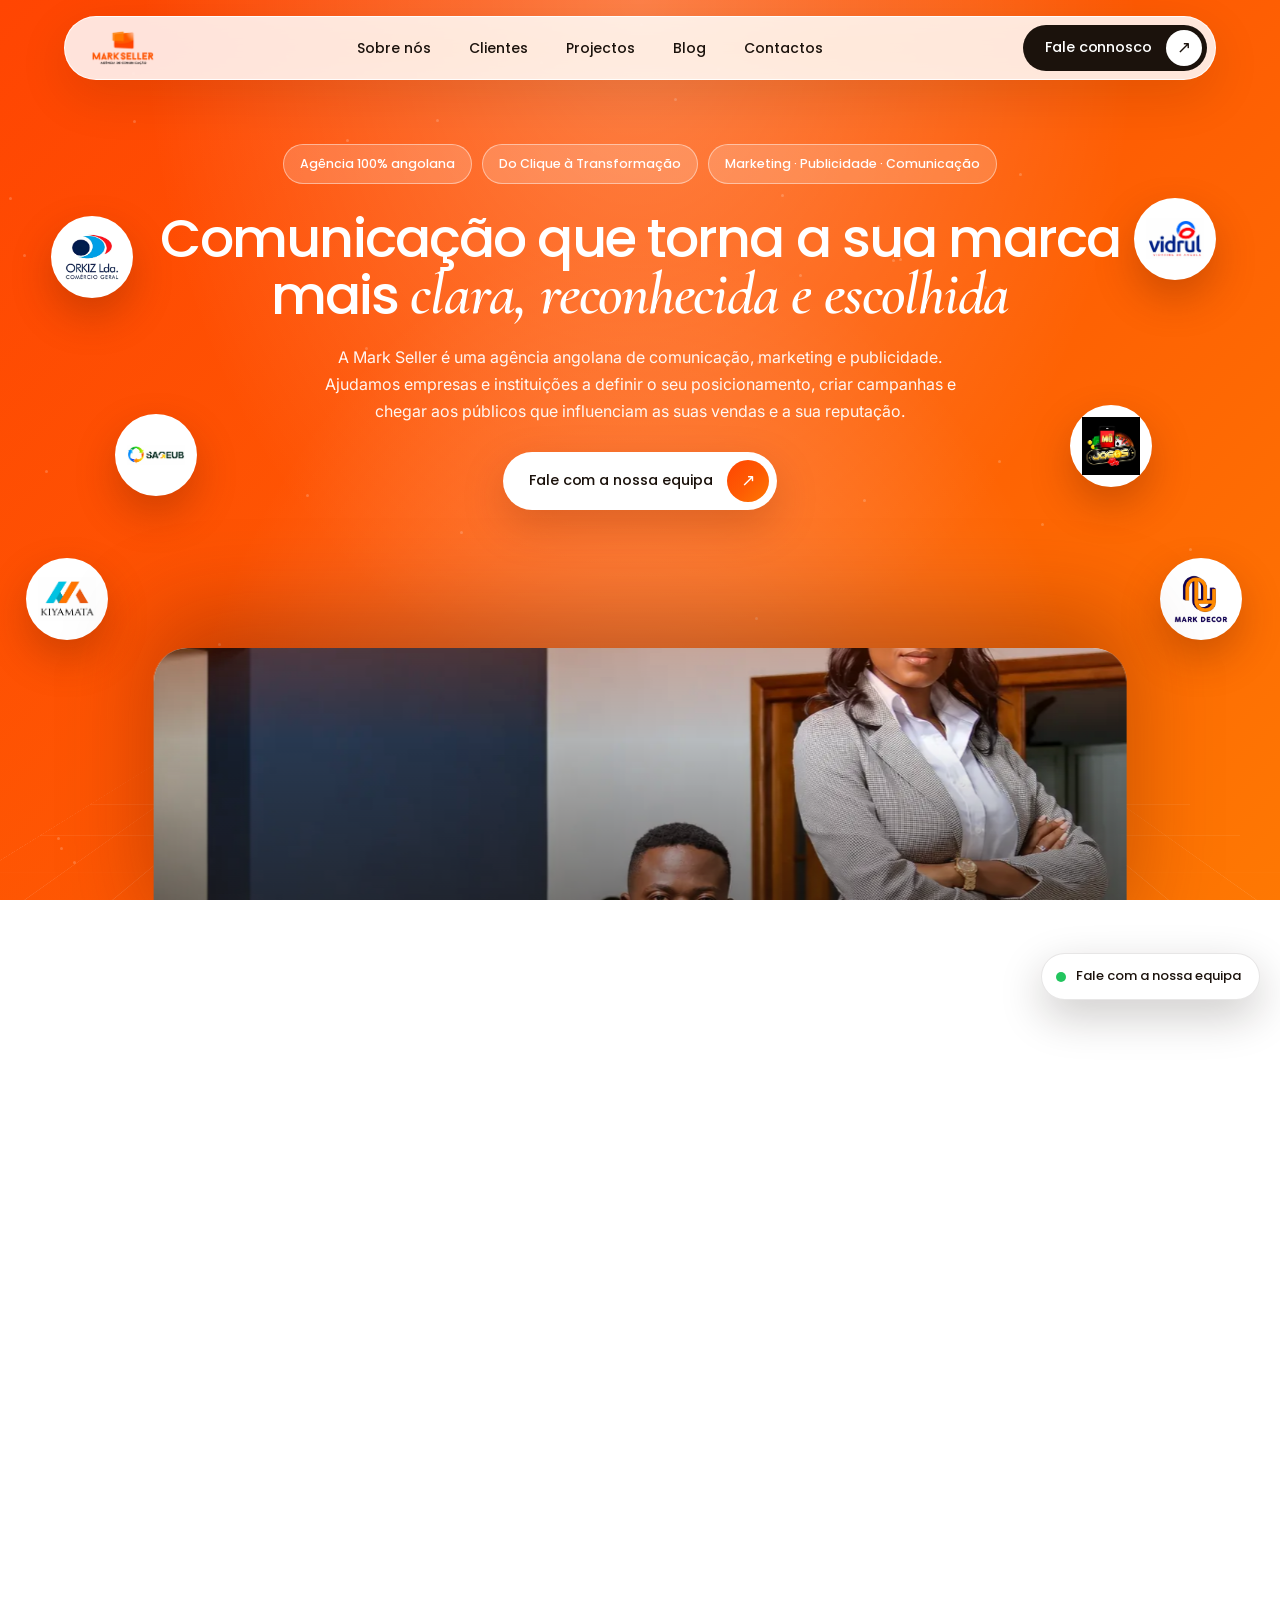
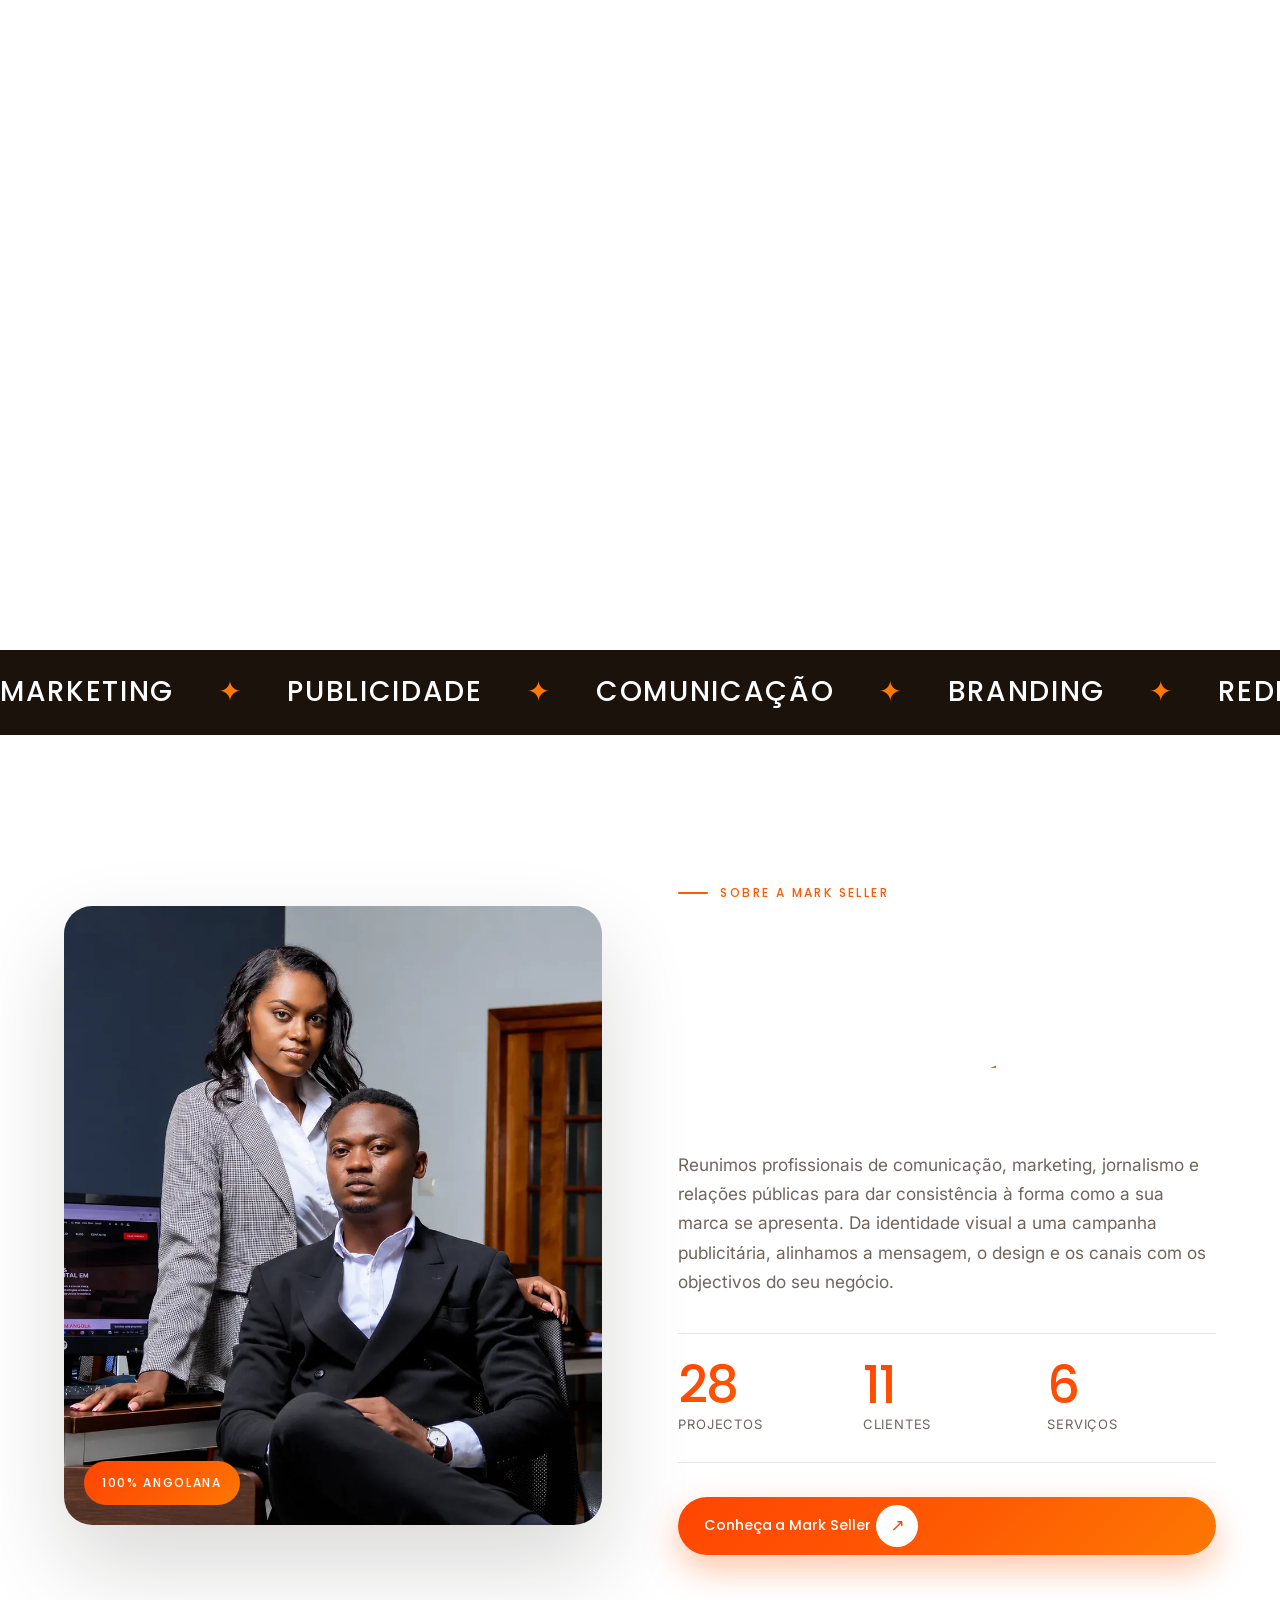
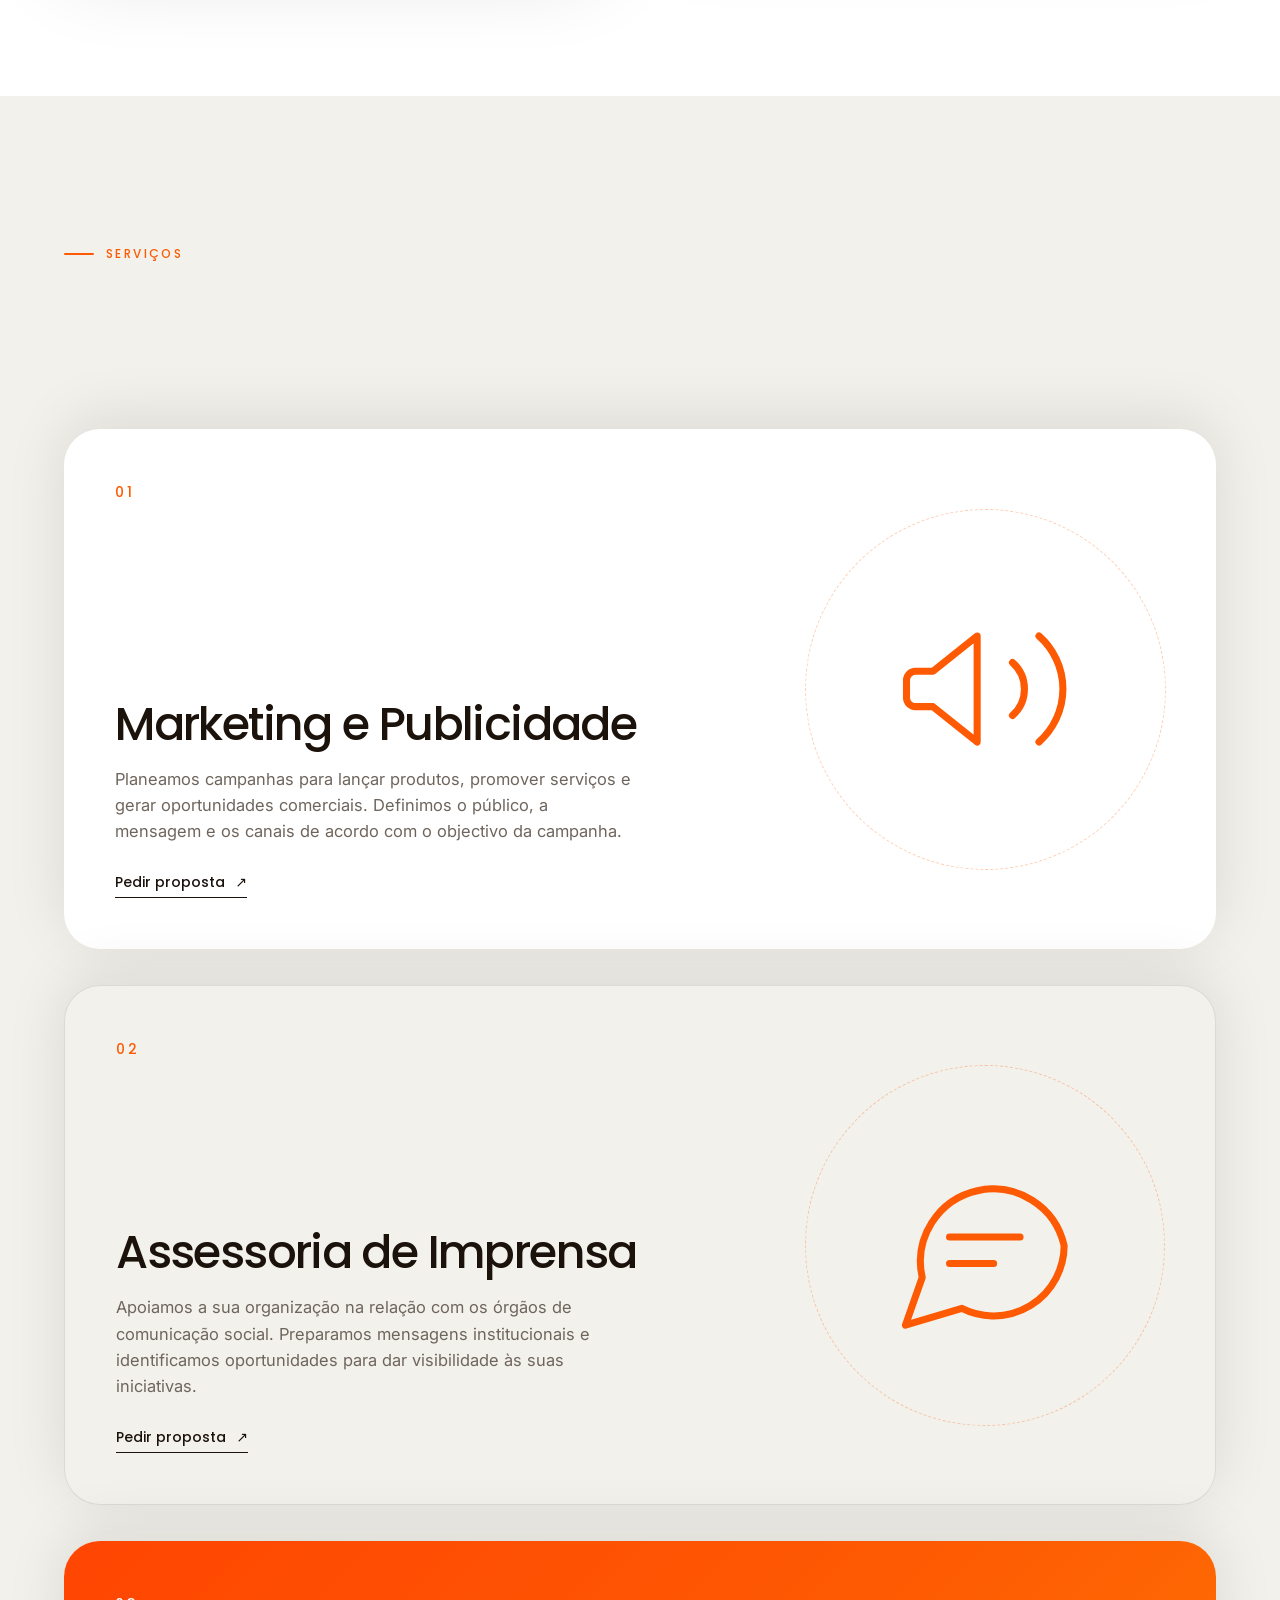
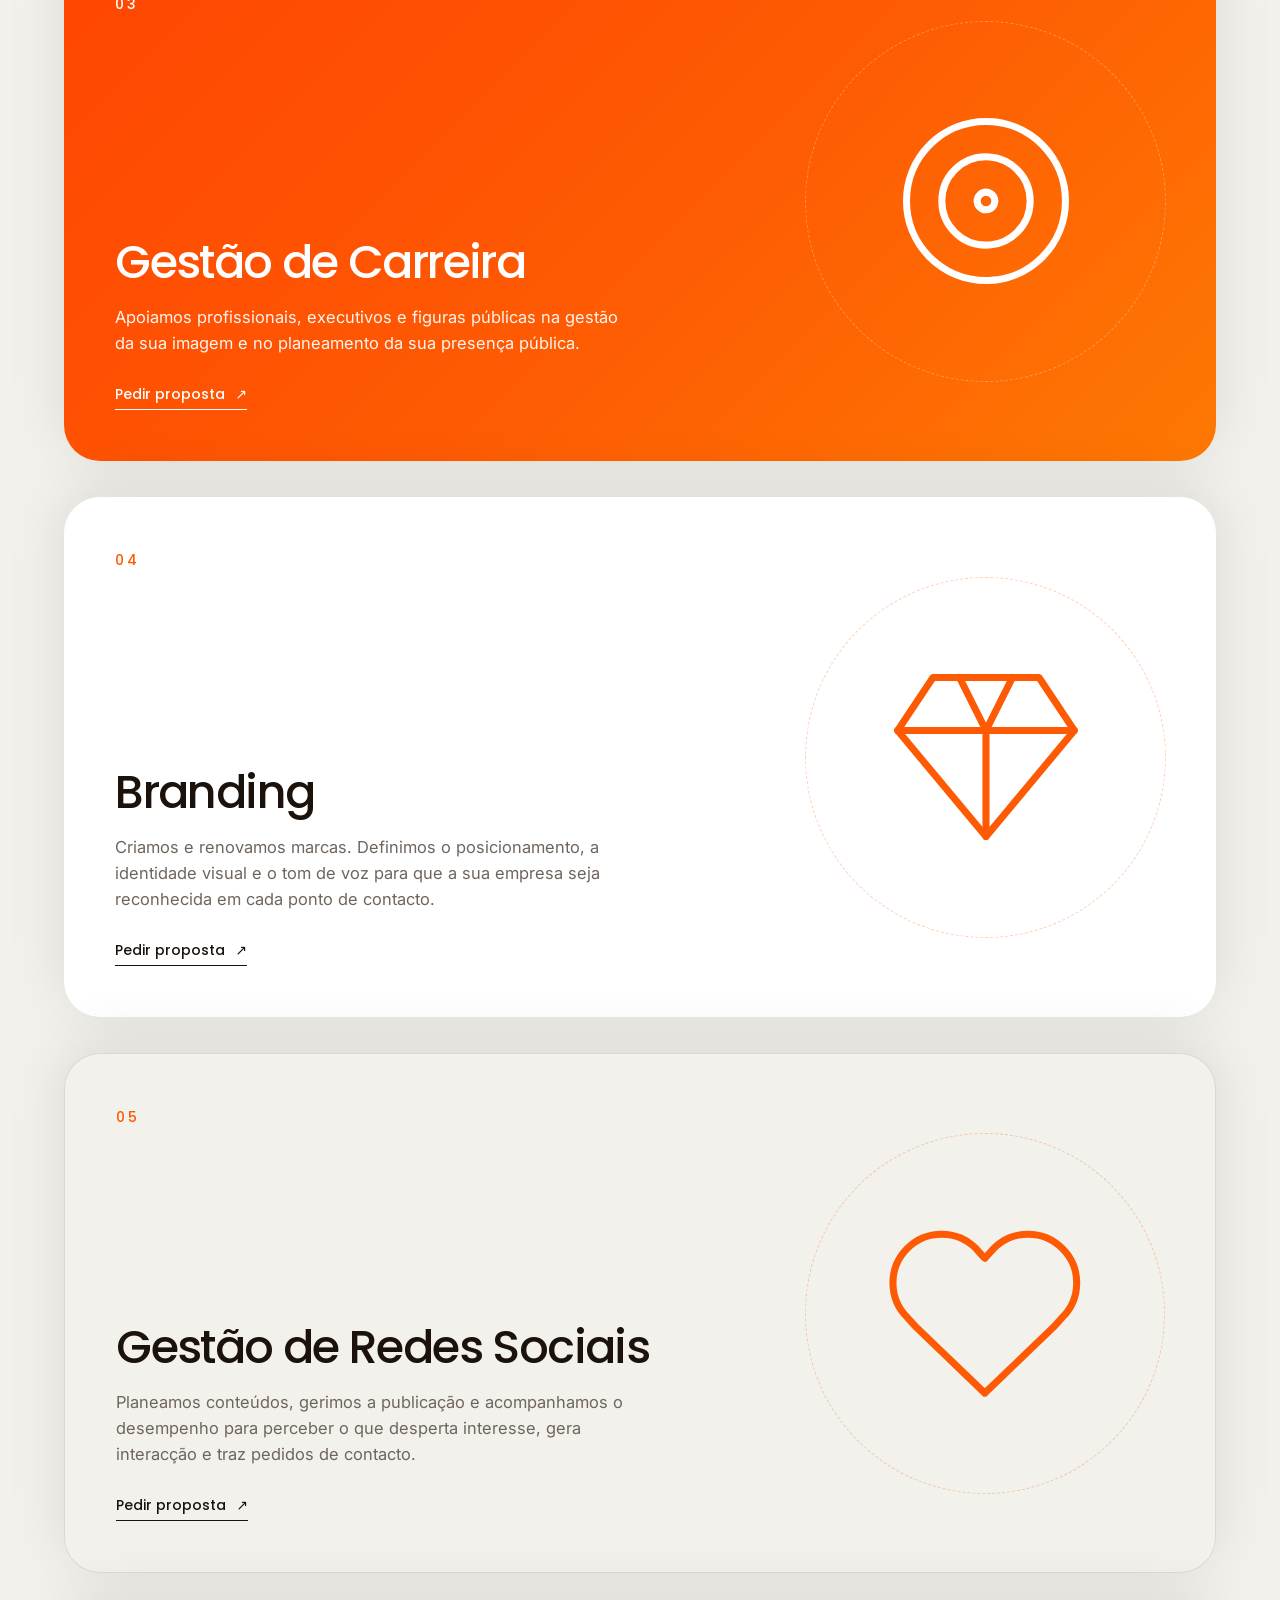
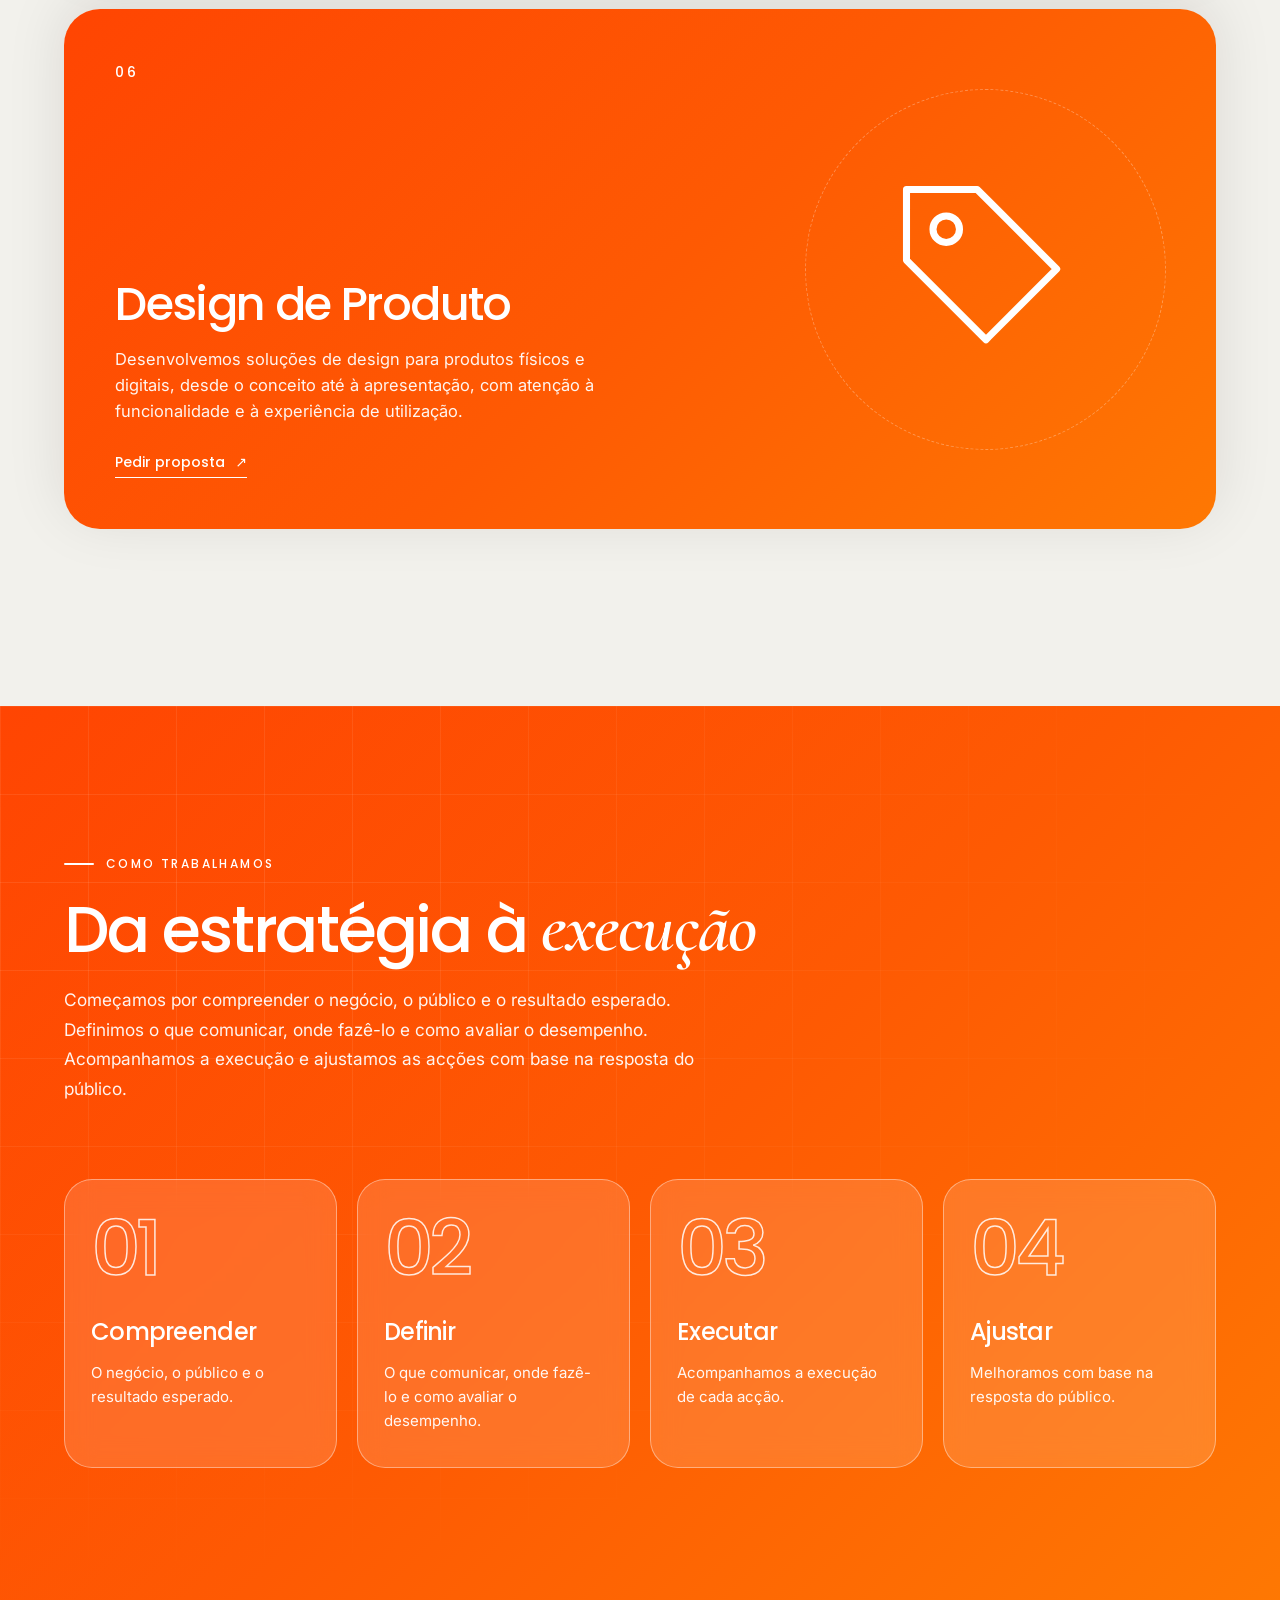
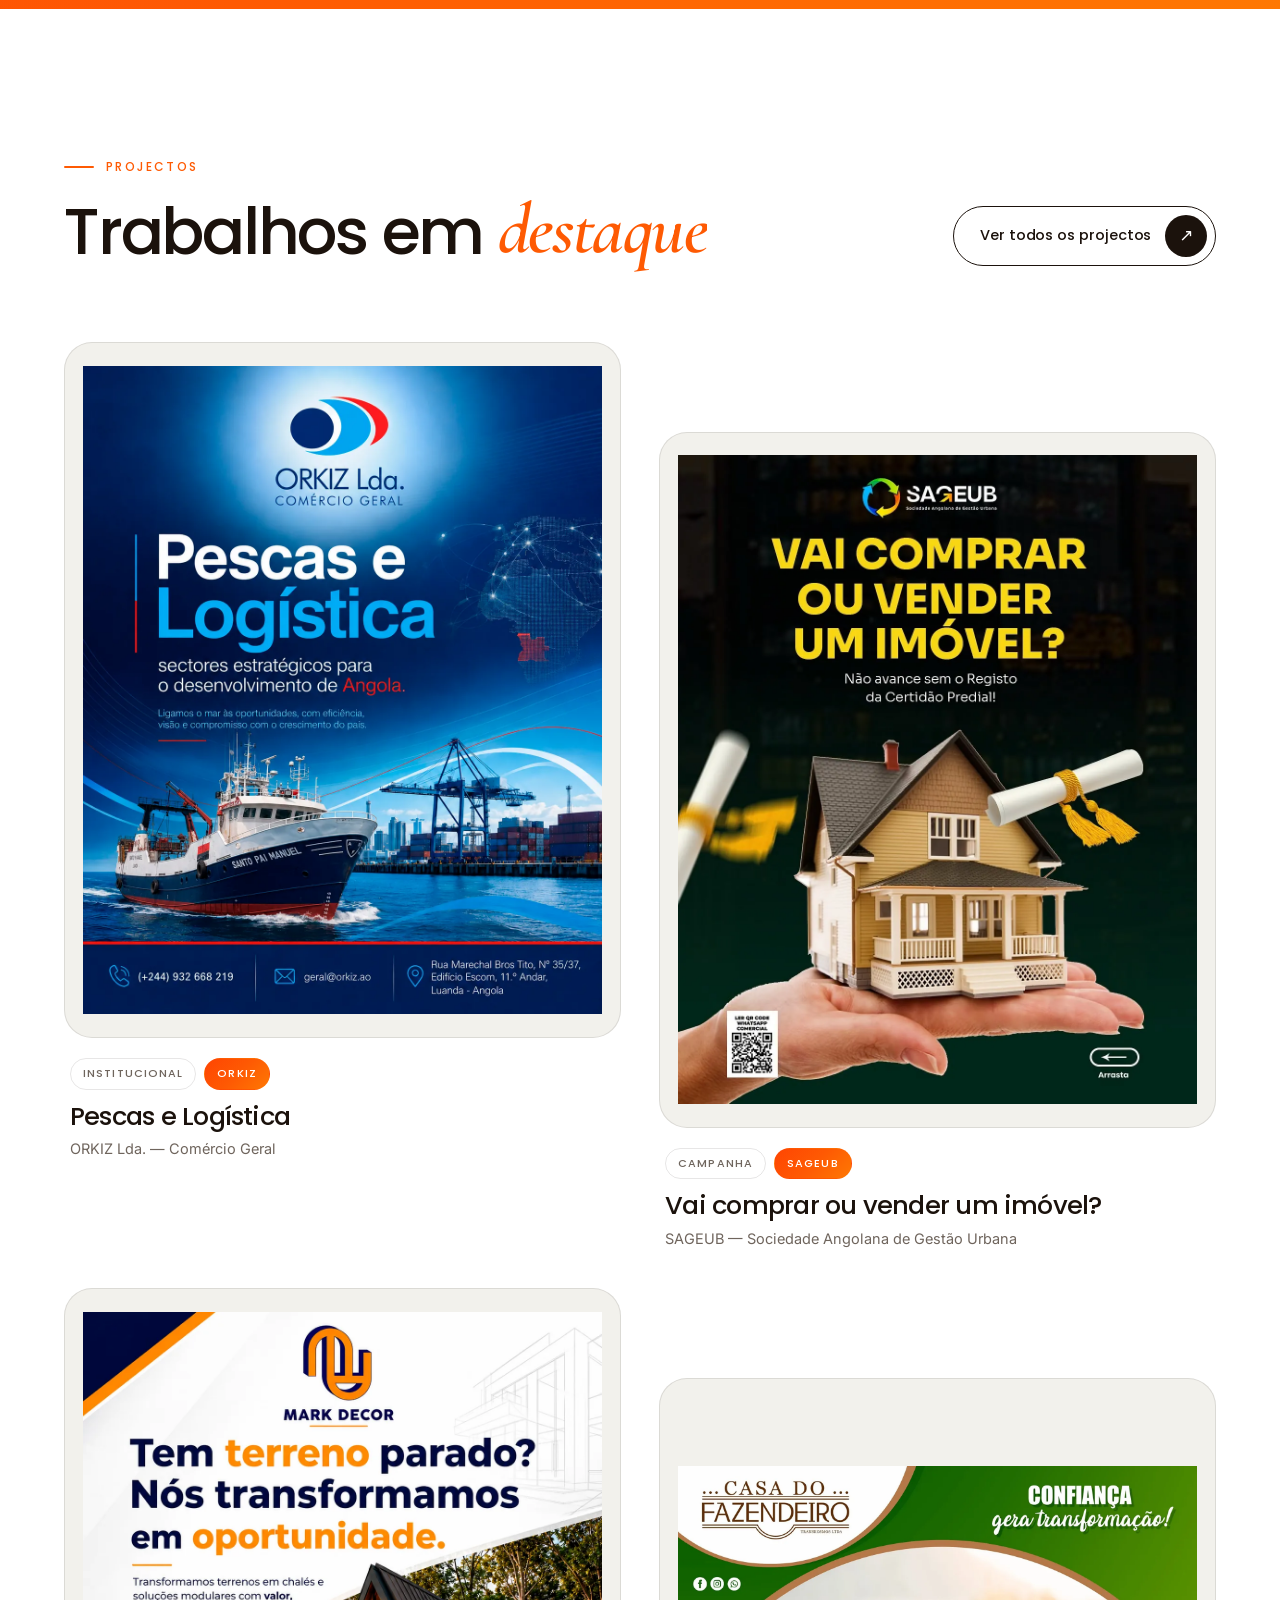
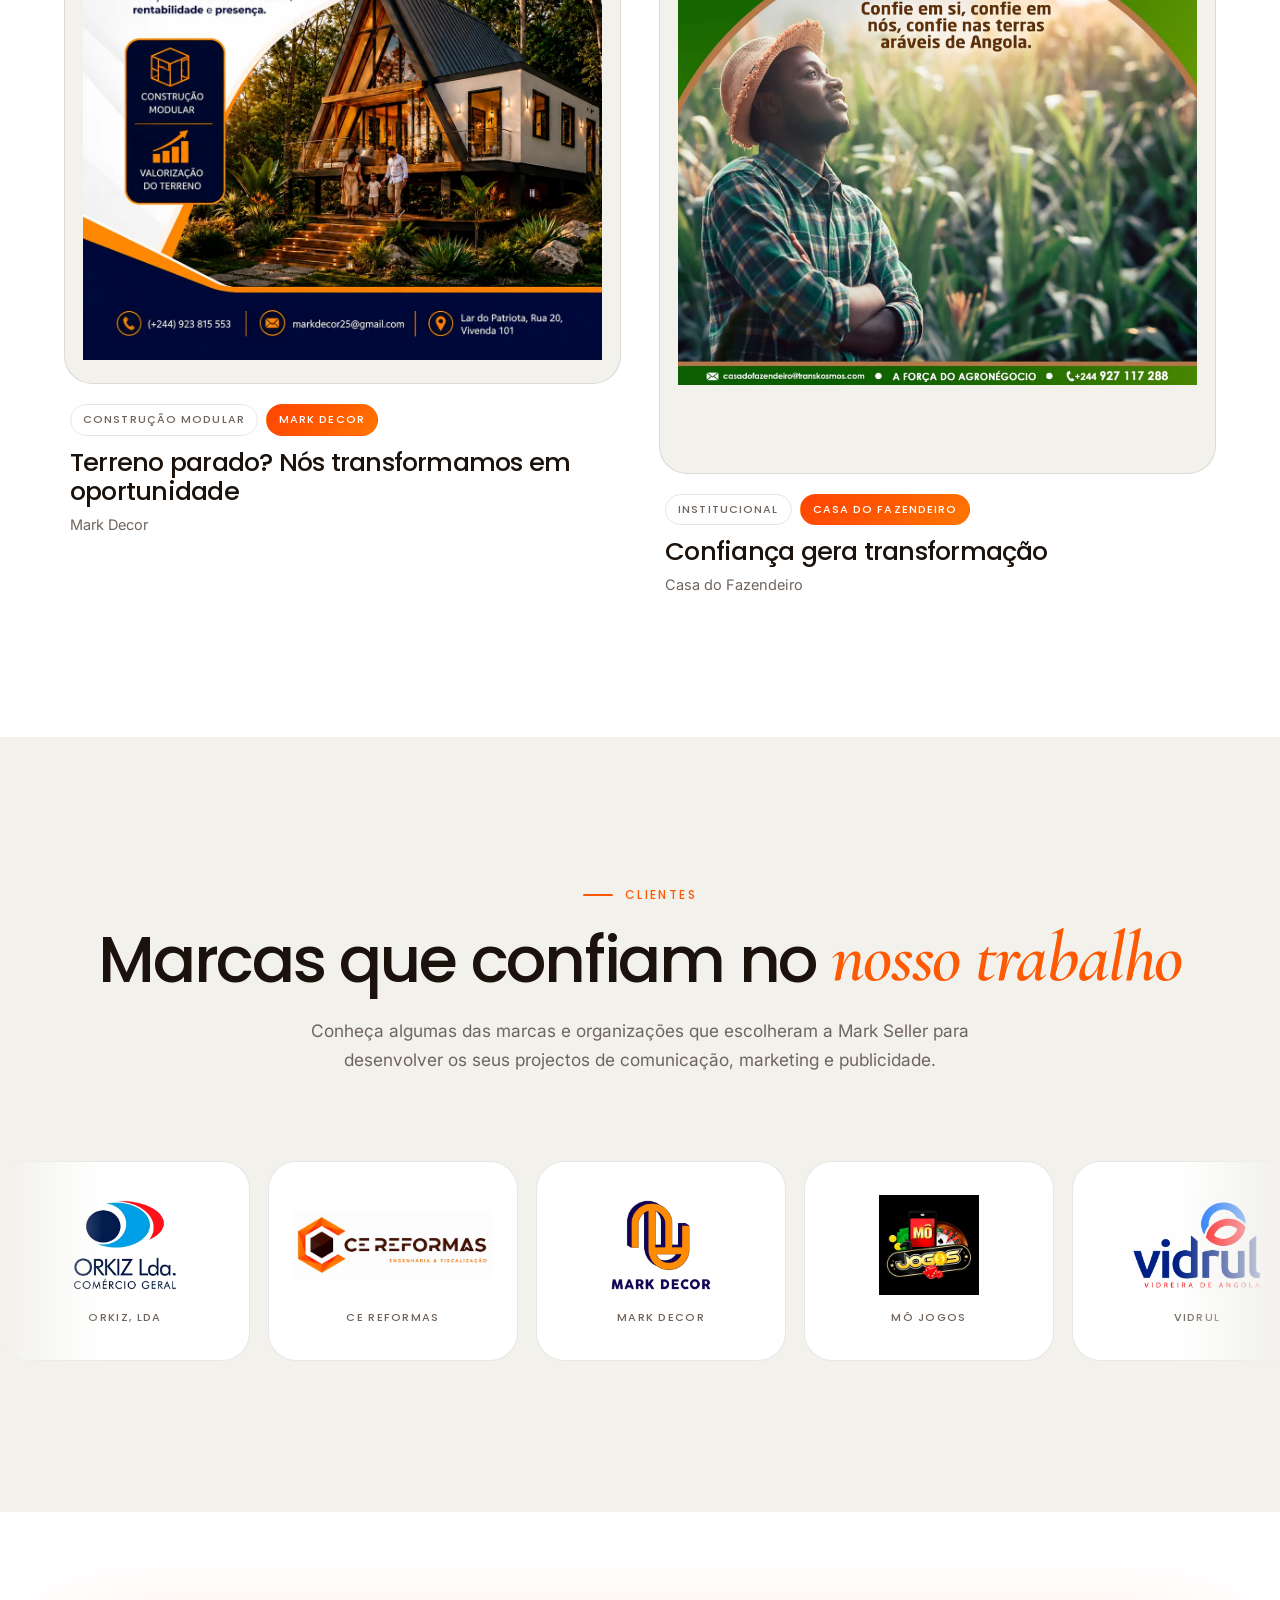
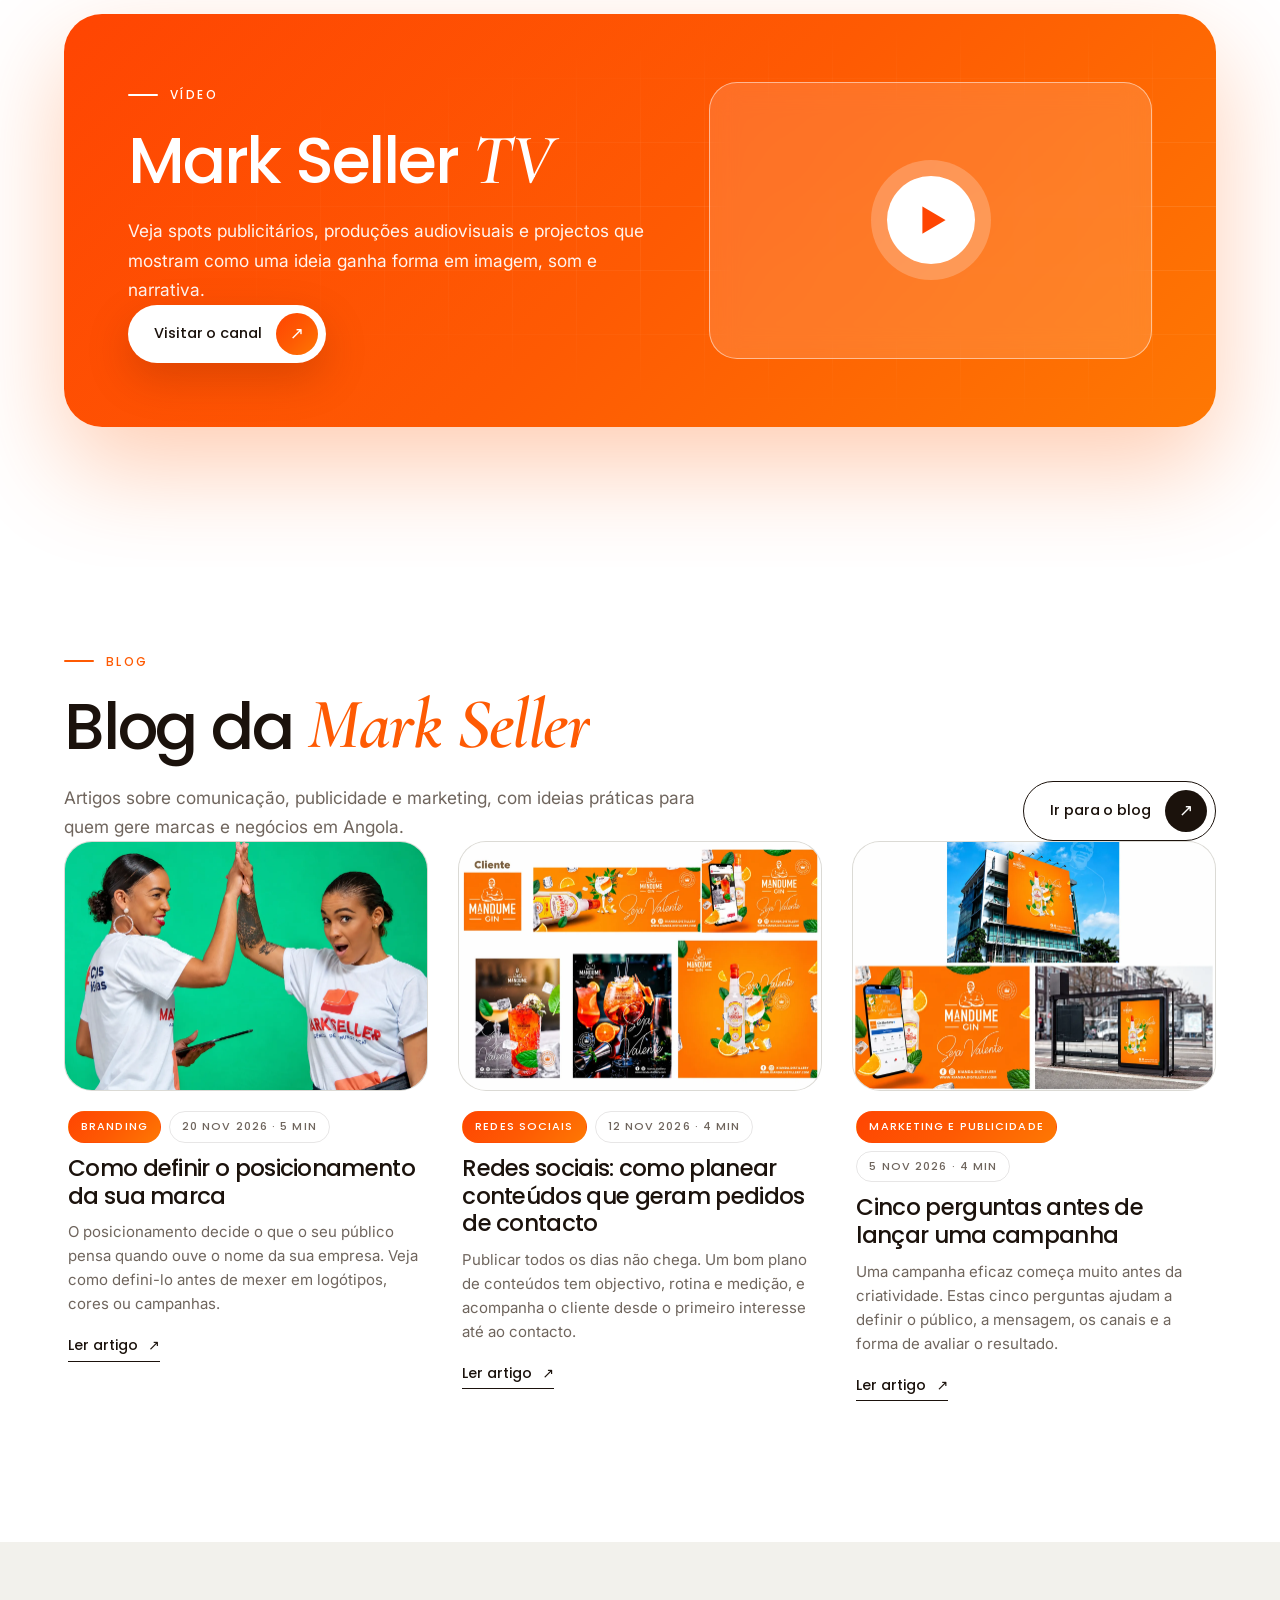
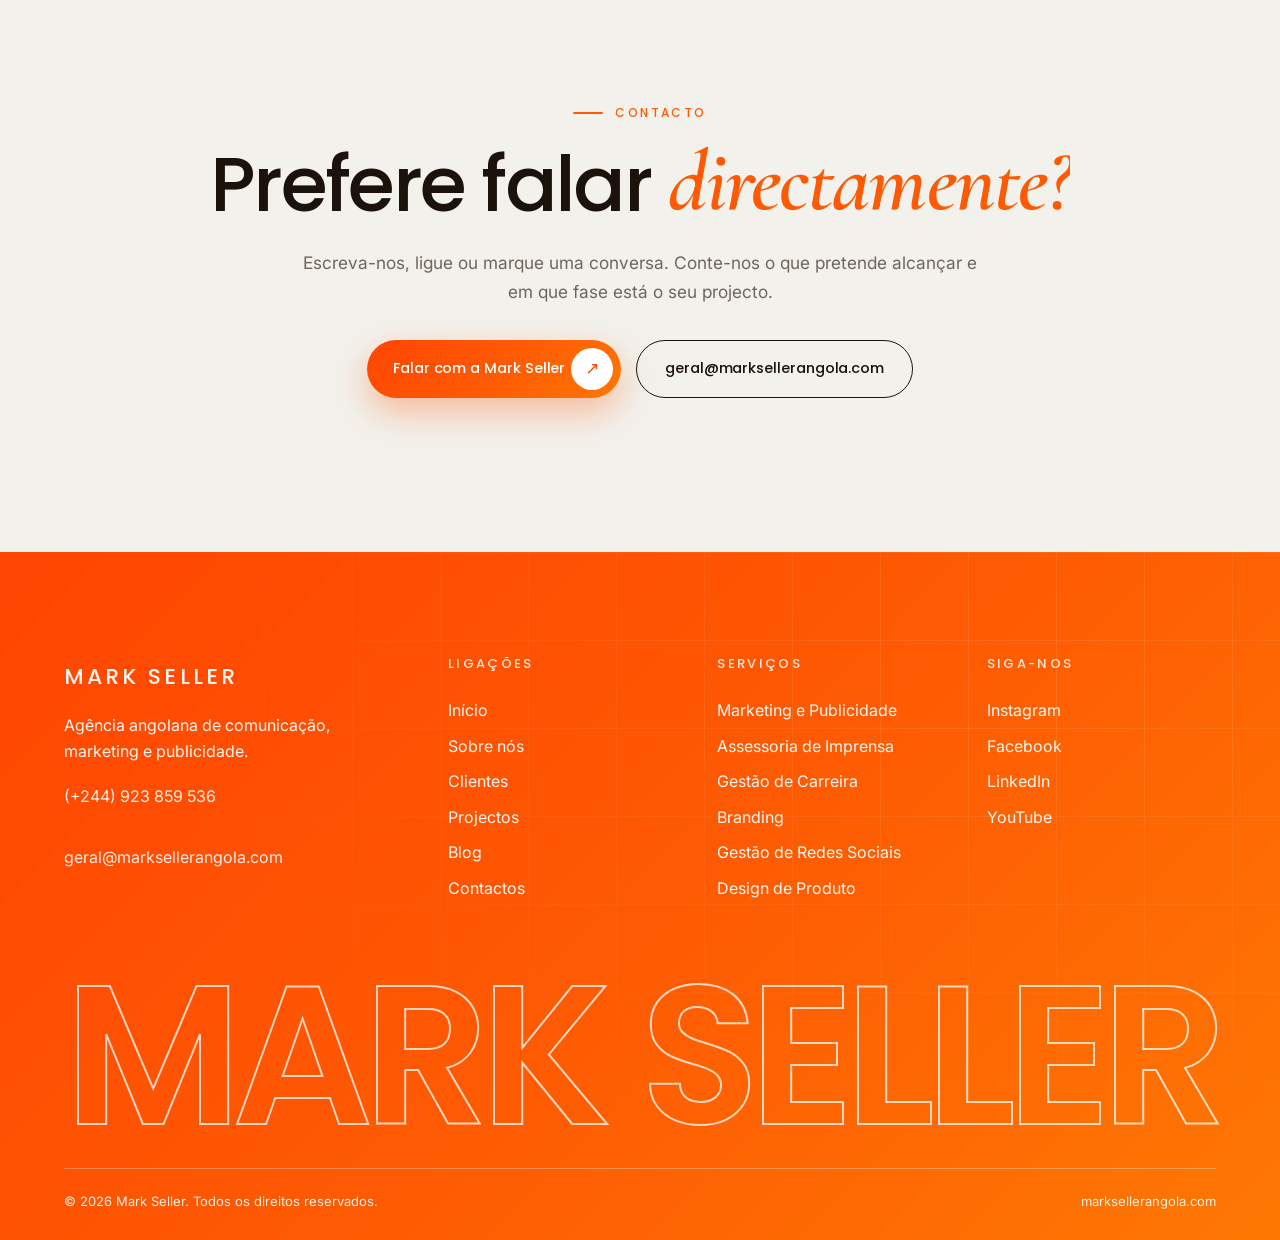
==== commit 8290ab6a: "Blog: listagem com destaque e filtros, artigos individuais e gerador a partir de ficheiros .md Co-Au" ====
--- a/index.html
+++ b/index.html
@@ -91,9 +91,11 @@
 <a class="btn white" href="#" rel="noopener"><span class="roll"><span class="r" data-t="Visitar o canal">Visitar o canal</span></span><i aria-hidden="true">↗</i></a></div>
 <div class="tv-play" aria-hidden="true"><span>▶</span></div></div></div></section>
 
-<section class="sec blog-sec" id="blog"><div class="wrap sec-head row"><div><p class="eyebrow">Blog</p><h2 class="title reveal-h">Blog da <span class="accent">Mark Seller</span></h2>
+<section class="sec blog-sec" id="blog"><div class="wrap">
+<div class="sec-head row"><div><p class="eyebrow">Blog</p><h2 class="title reveal-h">Blog da <span class="accent">Mark Seller</span></h2>
 <p class="lead dark">Artigos sobre comunicação, publicidade e marketing, com ideias práticas para quem gere marcas e negócios em Angola.</p></div>
-<a class="btn ghost-dark" href="blog.html"><span class="roll"><span class="r" data-t="Ir para o blog">Ir para o blog</span></span><i aria-hidden="true">↗</i></a></div></section>
+<a class="btn ghost-dark" href="blog.html"><span class="roll"><span class="r" data-t="Ir para o blog">Ir para o blog</span></span><i aria-hidden="true">↗</i></a></div>
+<div class="posts"><article class="post reveal" data-category="Branding"><a class="post-img" href="blog-posicionamento-da-marca.html"><img loading="lazy" alt="Como definir o posicionamento da sua marca" src="img/plano-estrategico-mark-seller.webp"/></a><div class="post-meta"><div class="chips"><span class="hot">Branding</span><span>20 nov 2026 · 5 min</span></div><h3><a href="blog-posicionamento-da-marca.html">Como definir o posicionamento da sua marca</a></h3><p>O posicionamento decide o que o seu público pensa quando ouve o nome da sua empresa. Veja como defini-lo antes de mexer em logótipos, cores ou campanhas.</p><a class="link-arrow" href="blog-posicionamento-da-marca.html">Ler artigo <i>↗</i></a></div></article><article class="post reveal" data-category="Redes Sociais"><a class="post-img" href="blog-redes-sociais-que-geram-contactos.html"><img loading="lazy" alt="Redes sociais: como planear conteúdos que geram pedidos de contacto" src="img/img-29.webp"/></a><div class="post-meta"><div class="chips"><span class="hot">Redes Sociais</span><span>12 nov 2026 · 4 min</span></div><h3><a href="blog-redes-sociais-que-geram-contactos.html">Redes sociais: como planear conteúdos que geram pedidos de contacto</a></h3><p>Publicar todos os dias não chega. Um bom plano de conteúdos tem objectivo, rotina e medição, e acompanha o cliente desde o primeiro interesse até ao contacto.</p><a class="link-arrow" href="blog-redes-sociais-que-geram-contactos.html">Ler artigo <i>↗</i></a></div></article><article class="post reveal" data-category="Marketing e Publicidade"><a class="post-img" href="blog-cinco-perguntas-antes-de-uma-campanha.html"><img loading="lazy" alt="Cinco perguntas antes de lançar uma campanha" src="img/img-28.webp"/></a><div class="post-meta"><div class="chips"><span class="hot">Marketing e Publicidade</span><span>5 nov 2026 · 4 min</span></div><h3><a href="blog-cinco-perguntas-antes-de-uma-campanha.html">Cinco perguntas antes de lançar uma campanha</a></h3><p>Uma campanha eficaz começa muito antes da criatividade. Estas cinco perguntas ajudam a definir o público, a mensagem, os canais e a forma de avaliar o resultado.</p><a class="link-arrow" href="blog-cinco-perguntas-antes-de-uma-campanha.html">Ler artigo <i>↗</i></a></div></article></div></div></section>
 </main>
 <section class="cta-band"><div class="wrap center">
 <p class="eyebrow">Contacto</p>
--- a/css/site.css
+++ b/css/site.css
@@ -311,3 +311,43 @@
   .reveal{opacity:1;transform:none}.sp>i{transform:none}.preloader{display:none}html.js body:not(.ready){overflow:auto}
 }
 body:has(.form) .cta-band{display:none}
+
+/* ---------- blog ---------- */
+.posts{display:grid;grid-template-columns:repeat(3,1fr);gap:clamp(20px,2.4vw,34px)}
+@media (max-width:1000px){.posts{grid-template-columns:repeat(2,1fr)}}@media (max-width:640px){.posts{grid-template-columns:1fr}}
+.post{display:flex;flex-direction:column}
+.post-img,.post-feat-img{display:block;overflow:hidden;border-radius:var(--r);background:var(--cream);border:1px solid var(--line)}
+.post-img{aspect-ratio:16/11}.post-img img,.post-feat-img img{width:100%;height:100%;object-fit:cover;transition:transform 1.1s var(--ease)}
+.post:hover .post-img img,.post-feat:hover .post-feat-img img{transform:scale(1.06)}
+.post-meta{padding:20px 4px 0;display:flex;flex-direction:column;flex:1}
+.post-meta h3{font-family:var(--head);font-weight:500;font-size:clamp(20px,1.8vw,25px);letter-spacing:-.03em;line-height:1.2;margin-bottom:10px}
+.post-meta h3 a:hover{color:var(--o2)}
+.post-meta p{color:var(--muted);font-size:15px}
+.post-meta .link-arrow{margin-top:auto;align-self:flex-start;padding-top:0}
+.post-meta p+.link-arrow{margin-top:18px}
+.post-feat{display:grid;grid-template-columns:1.1fr 1fr;gap:clamp(24px,4vw,64px);align-items:center;margin-bottom:clamp(50px,7vw,90px)}
+.post-feat-img{aspect-ratio:4/3}
+.post-feat .title{font-size:clamp(28px,3.4vw,46px);margin-bottom:6px}
+@media (max-width:860px){.post-feat{grid-template-columns:1fr}}
+.blog-filters{margin-bottom:34px}
+.chips.light span{background:rgba(255,255,255,.18);border-color:rgba(255,255,255,.5);color:#fff}
+.chips.light{margin-bottom:22px}
+.art-hero{padding-bottom:clamp(60px,7vw,100px)}
+.art-hero .title{font-size:clamp(32px,4.6vw,64px);max-width:980px}
+.read-bar{position:fixed;top:0;left:0;right:0;height:4px;z-index:120;pointer-events:none}
+.read-bar i{display:block;height:100%;background:var(--grad);transform:scaleX(0);transform-origin:left;box-shadow:0 0 14px rgba(254,90,3,.5)}
+.art{padding-top:clamp(40px,5vw,70px)}
+.art-cover{margin:0 0 clamp(36px,5vw,64px);border-radius:calc(var(--r) + 6px);overflow:hidden;aspect-ratio:16/9;background:var(--cream);box-shadow:0 40px 90px rgba(27,18,12,.14)}
+.art-cover img{width:100%;height:100%;object-fit:cover}
+.art-body{font-size:clamp(17px,1.4vw,19.5px);line-height:1.85;color:#3d322b}
+.art-body p{margin-bottom:1.4em}
+.art-body h2{font-family:var(--head);font-weight:500;font-size:clamp(24px,2.6vw,34px);letter-spacing:-.03em;line-height:1.15;color:var(--ink);margin:2em 0 .7em}
+.art-body ul{margin:0 0 1.6em;display:grid;gap:12px}
+.art-body li{position:relative;padding-left:30px}
+.art-body li:before{content:"";position:absolute;left:0;top:.7em;width:14px;height:2px;background:var(--grad);border-radius:2px}
+.art-body strong{color:var(--ink);font-weight:600}
+.art-body blockquote{margin:2em 0;padding:30px 34px;border-radius:var(--r);background:var(--grad);color:#fff;font-family:var(--serif);font-style:italic;font-weight:600;font-size:clamp(24px,2.8vw,36px);line-height:1.2}
+.art-foot{display:flex;justify-content:space-between;align-items:center;gap:20px;flex-wrap:wrap;margin-top:clamp(40px,5vw,64px);padding-top:30px;border-top:1px solid var(--line)}
+.art-foot div{display:grid}.art-foot b{font-family:var(--head);font-weight:500}.art-foot span{color:var(--muted);font-size:14px}
+.related{background:var(--cream)}
+.post-feat .btn{width:fit-content;margin-top:30px}
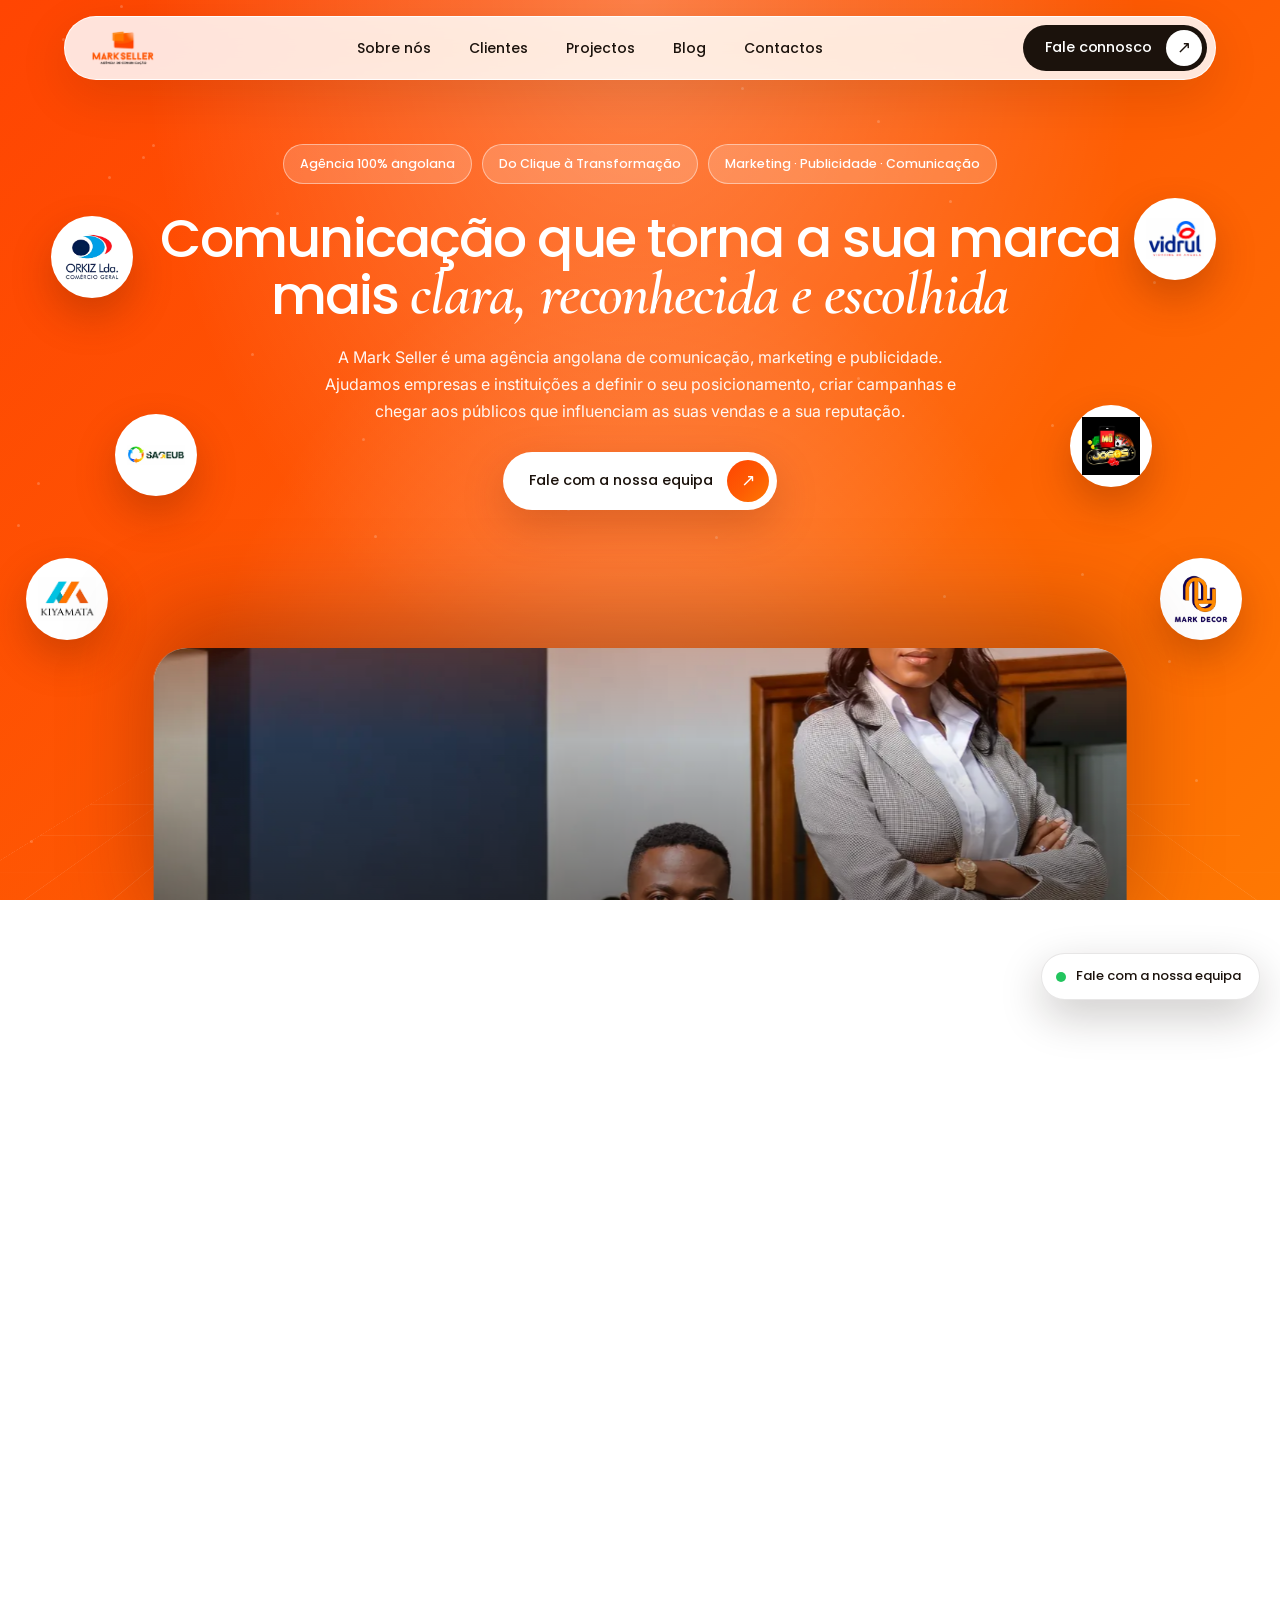
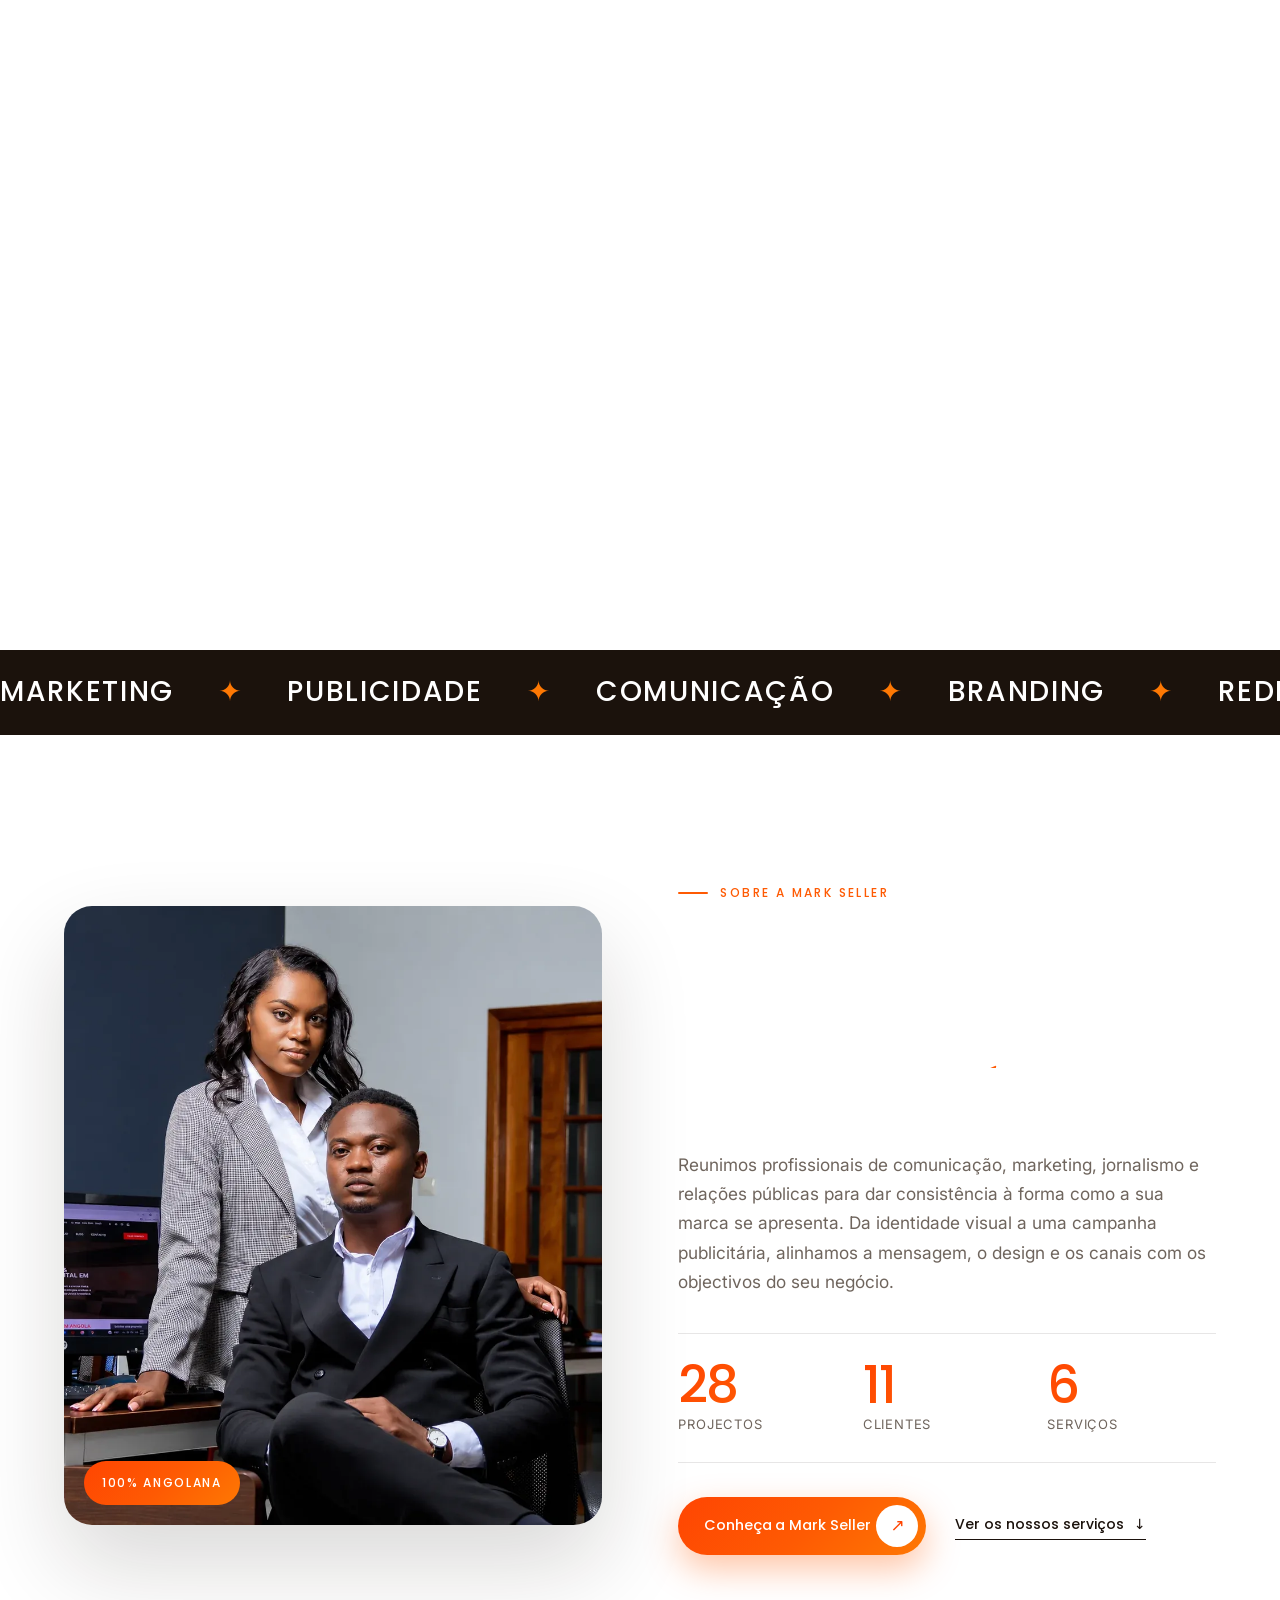
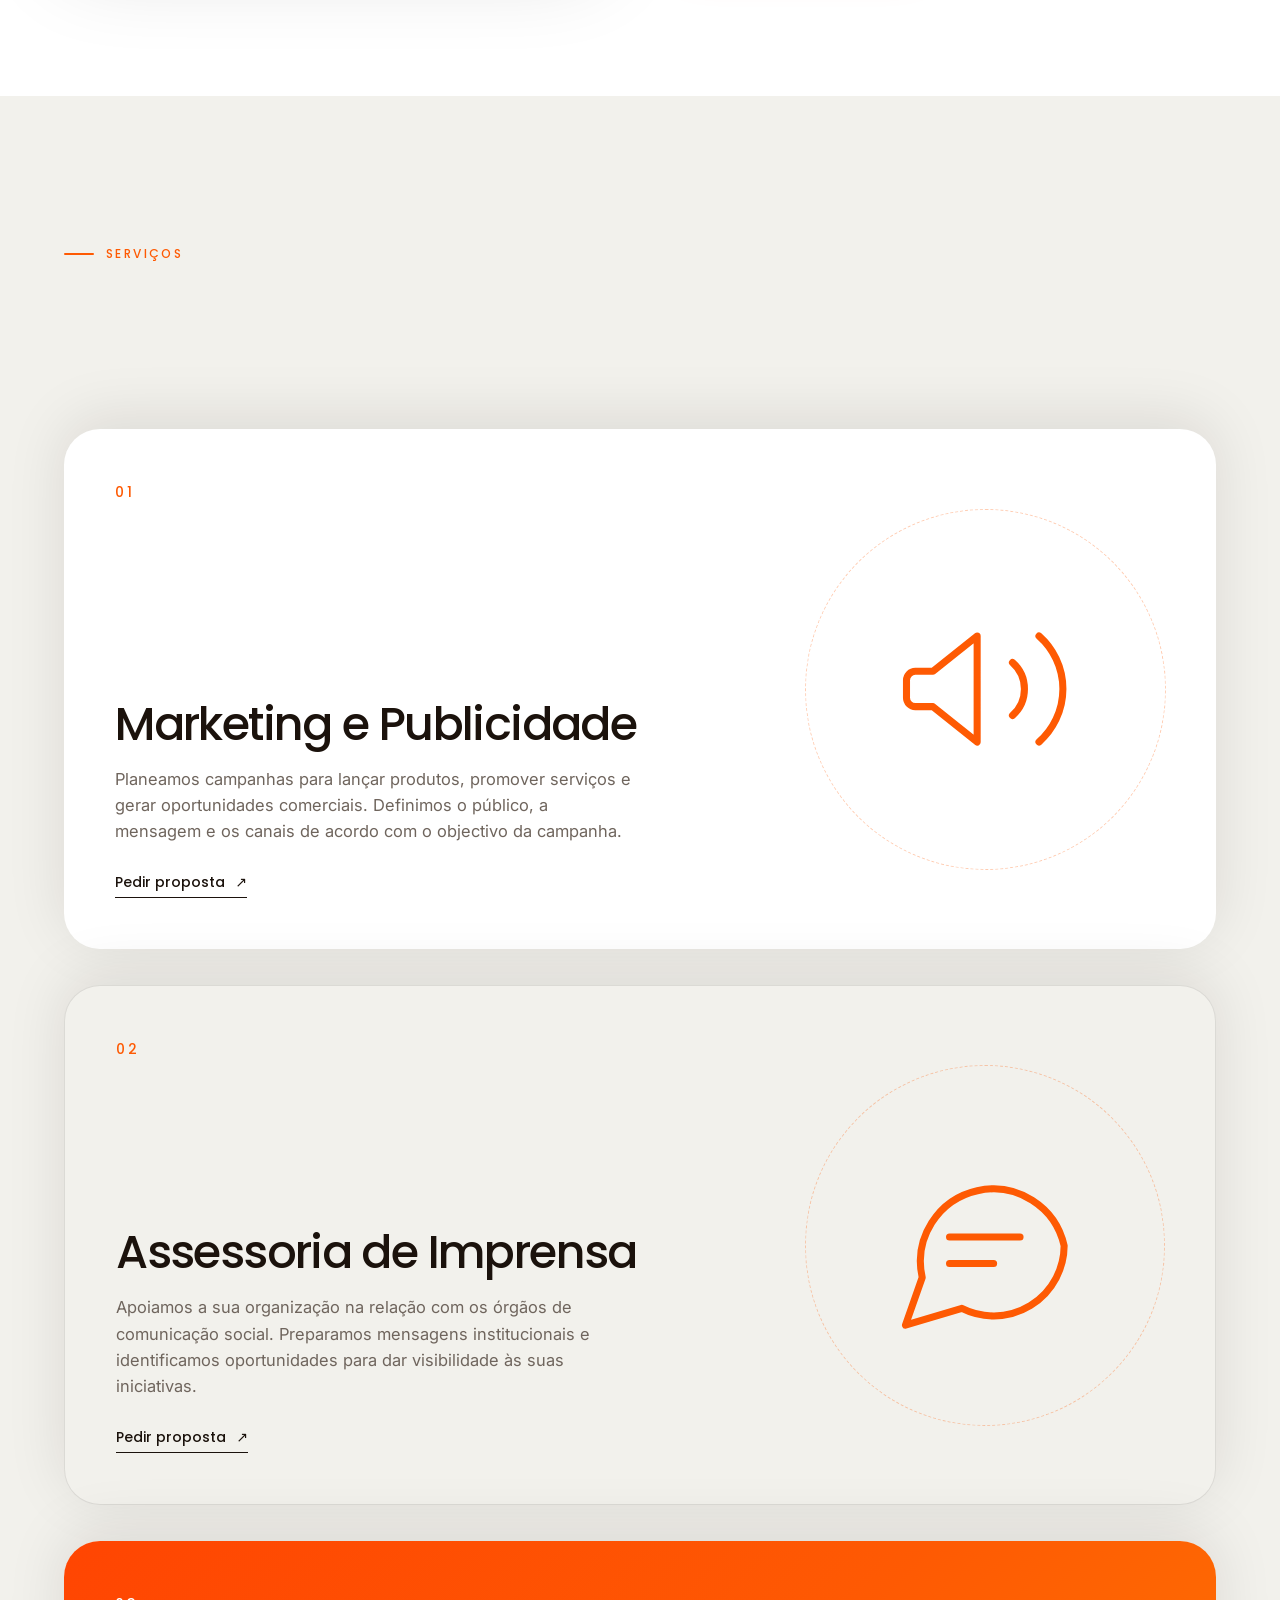
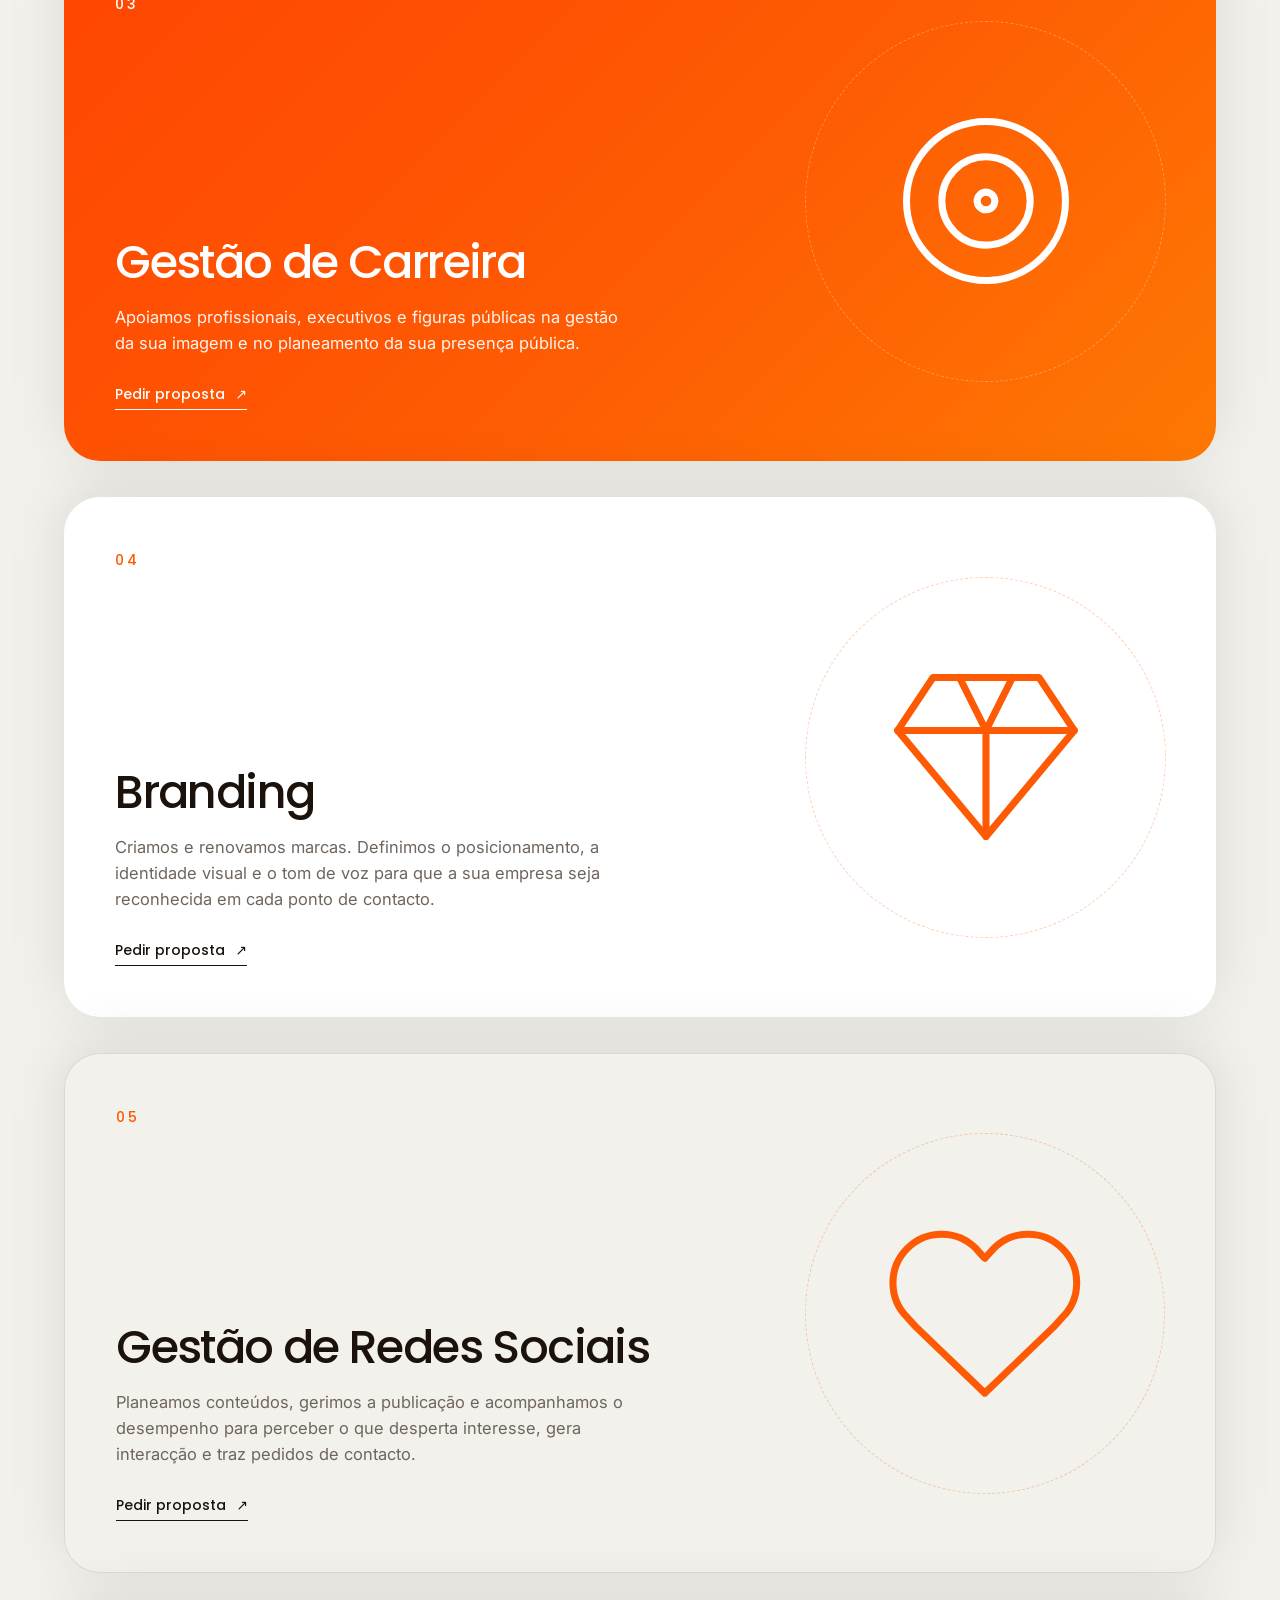
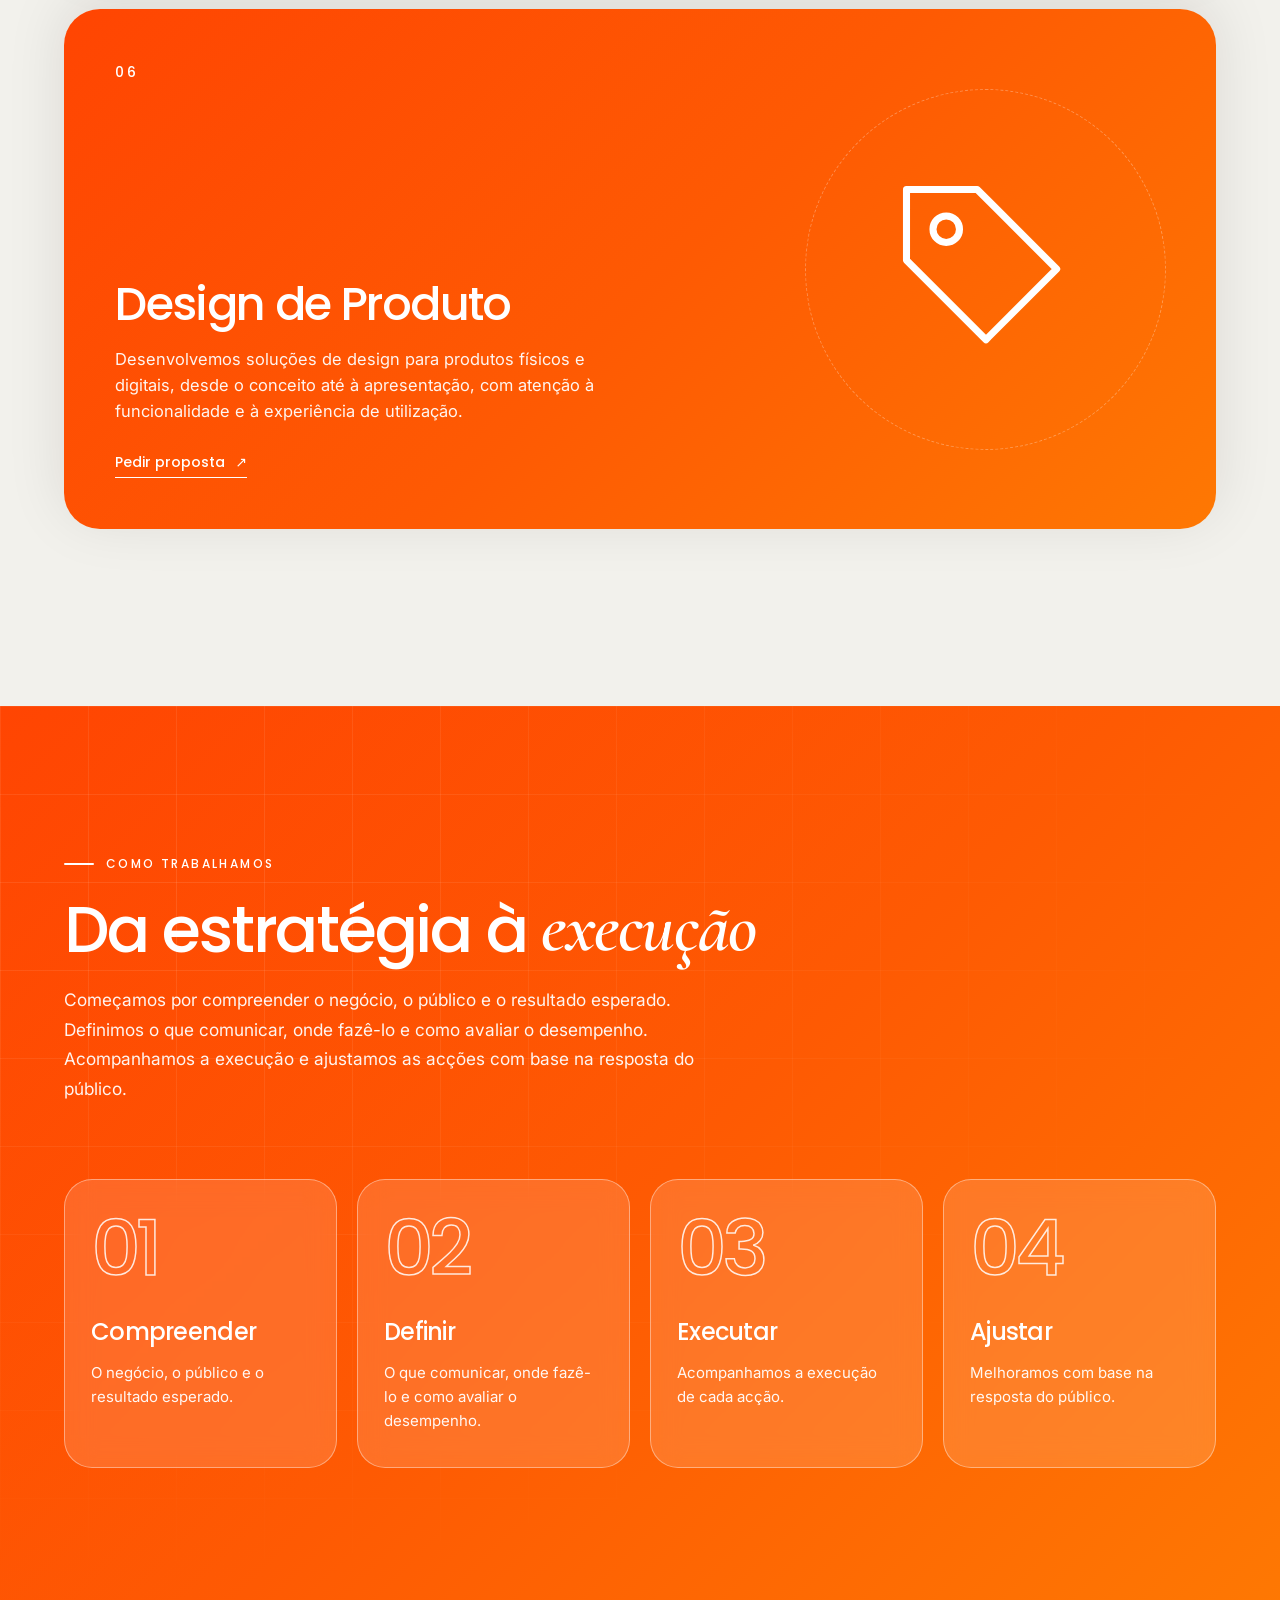
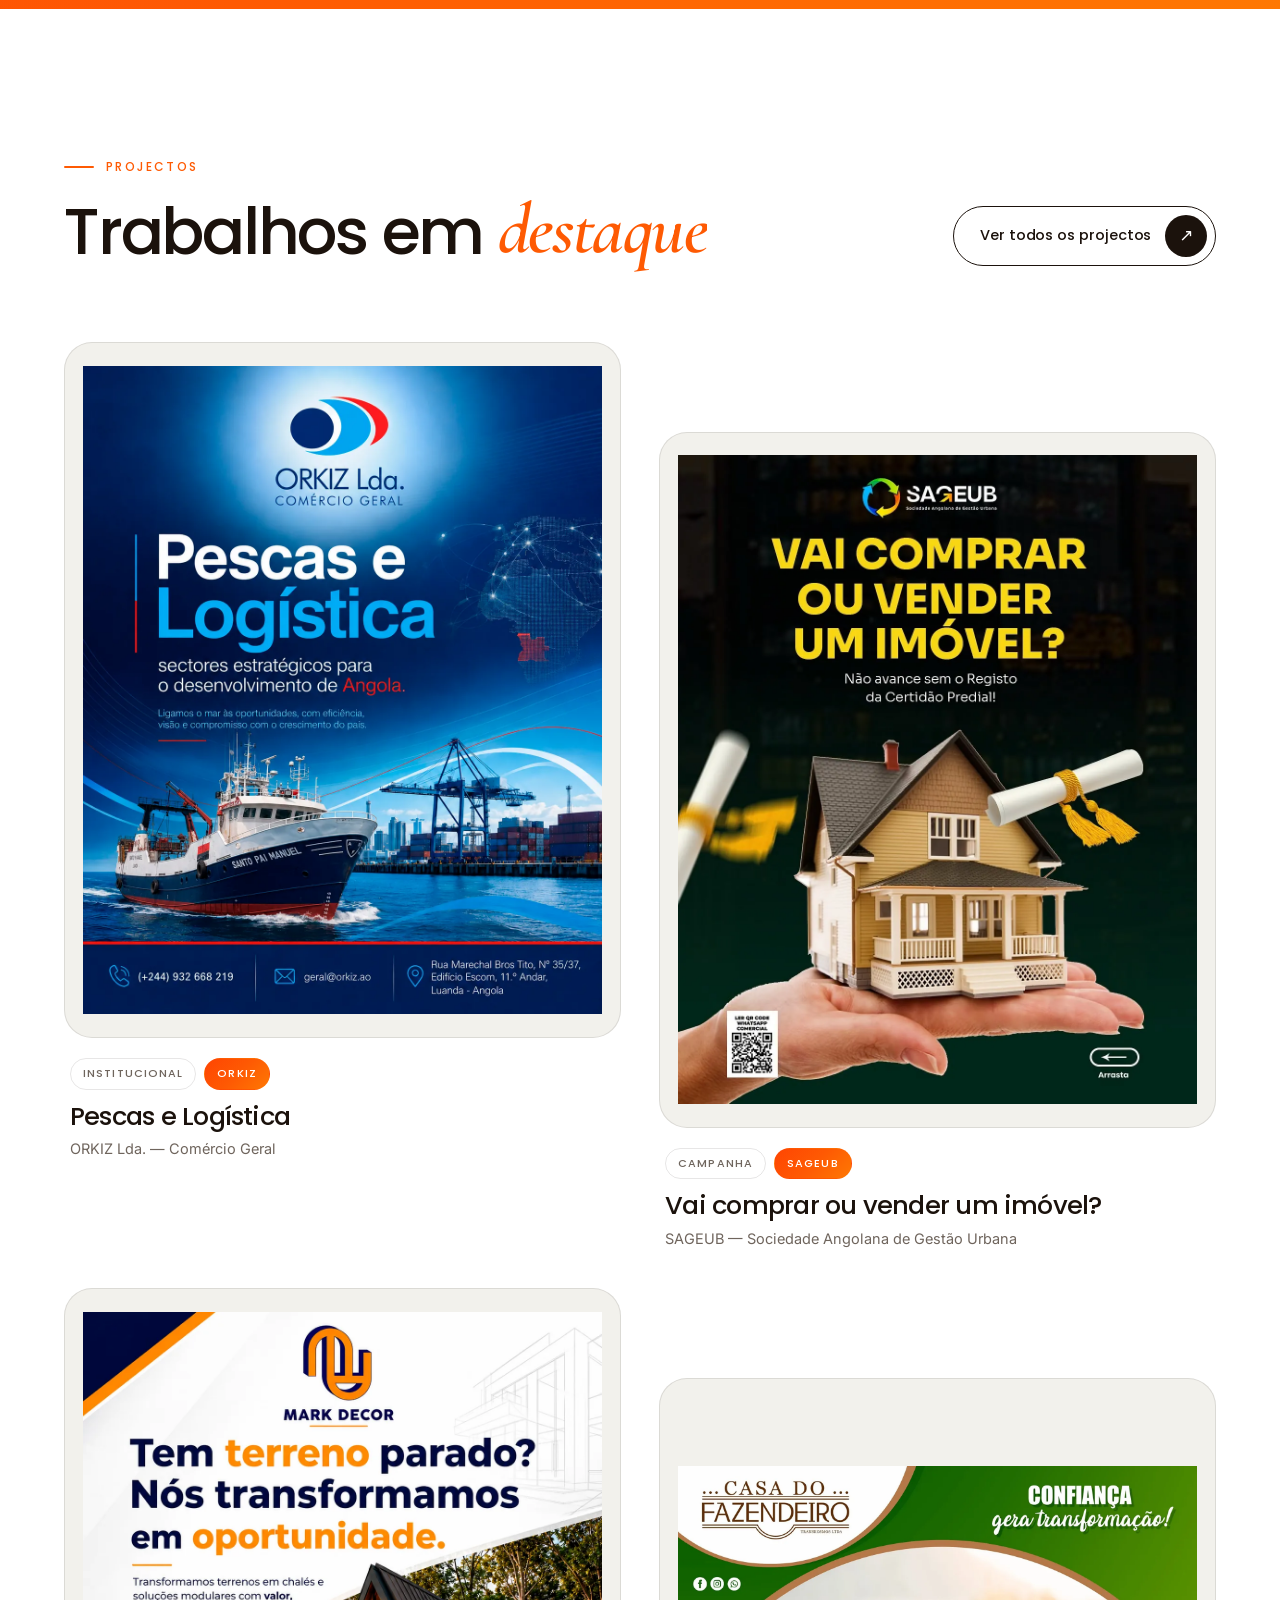
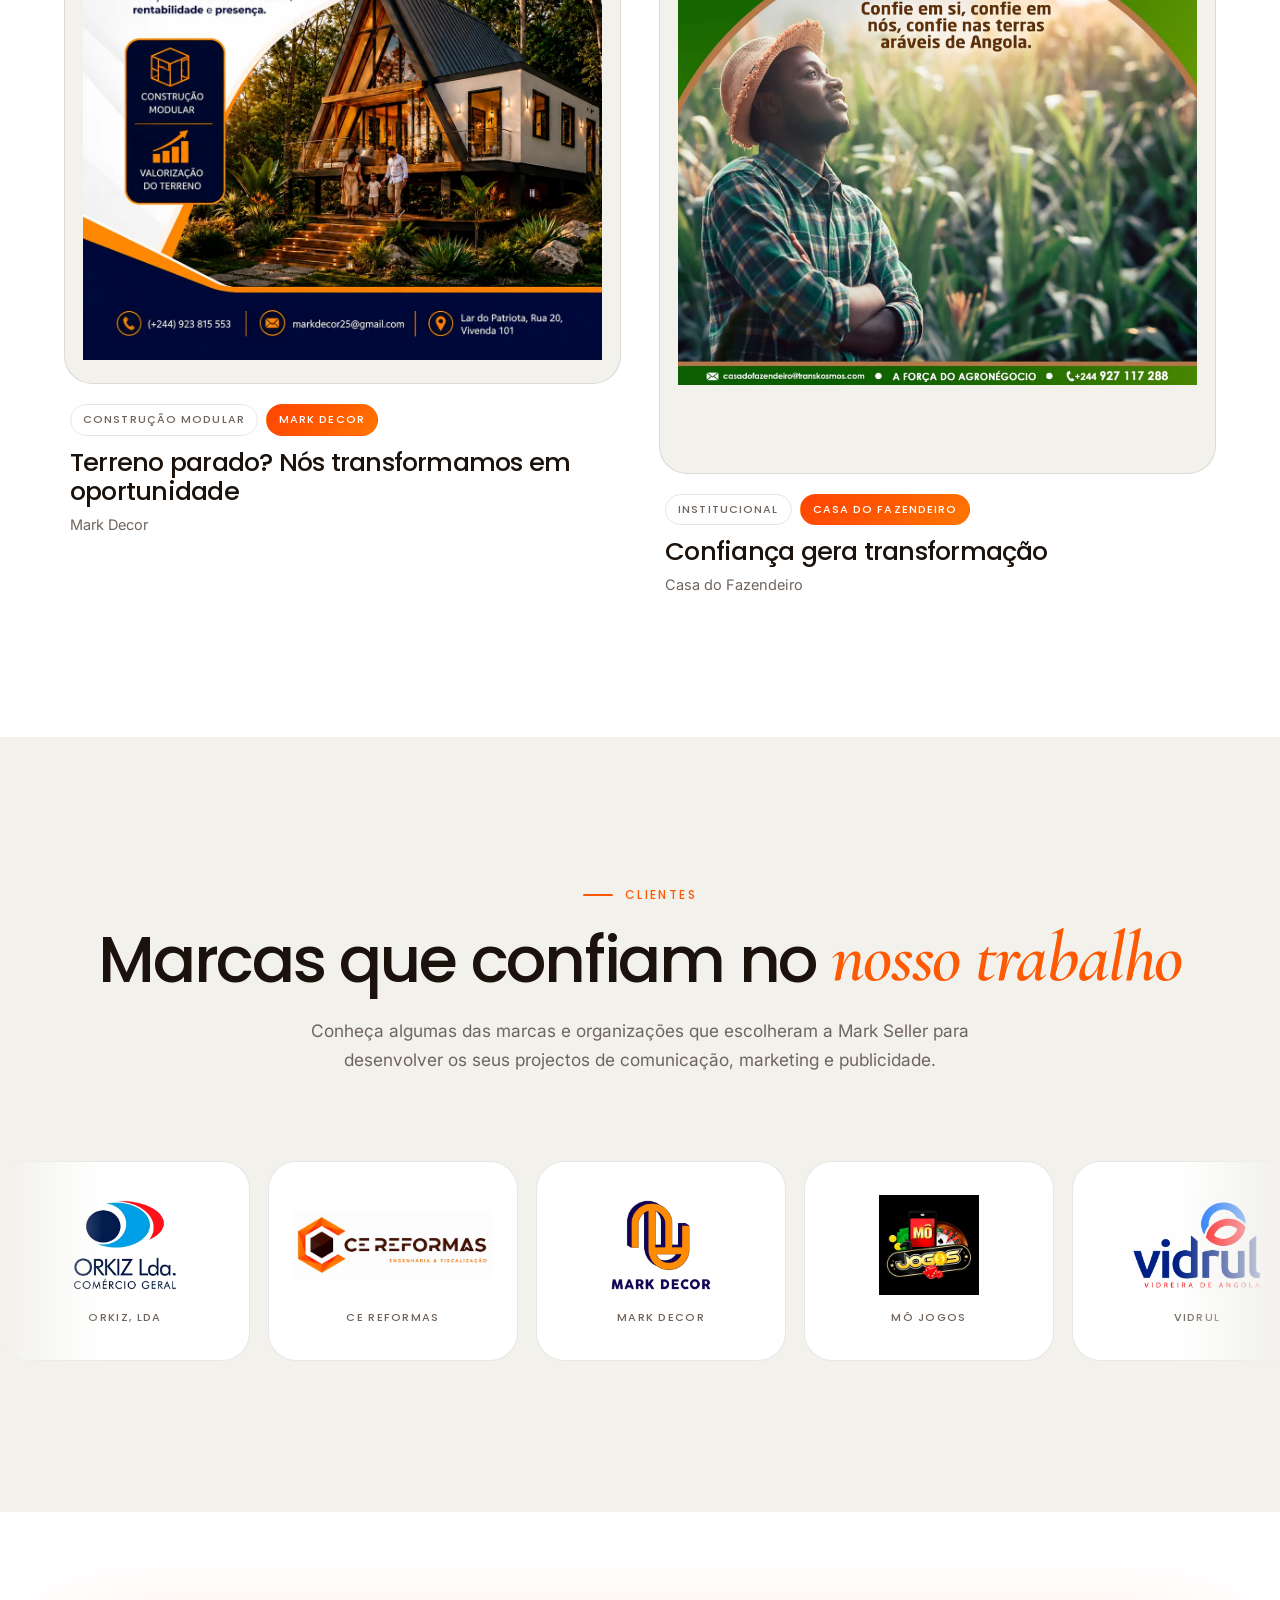
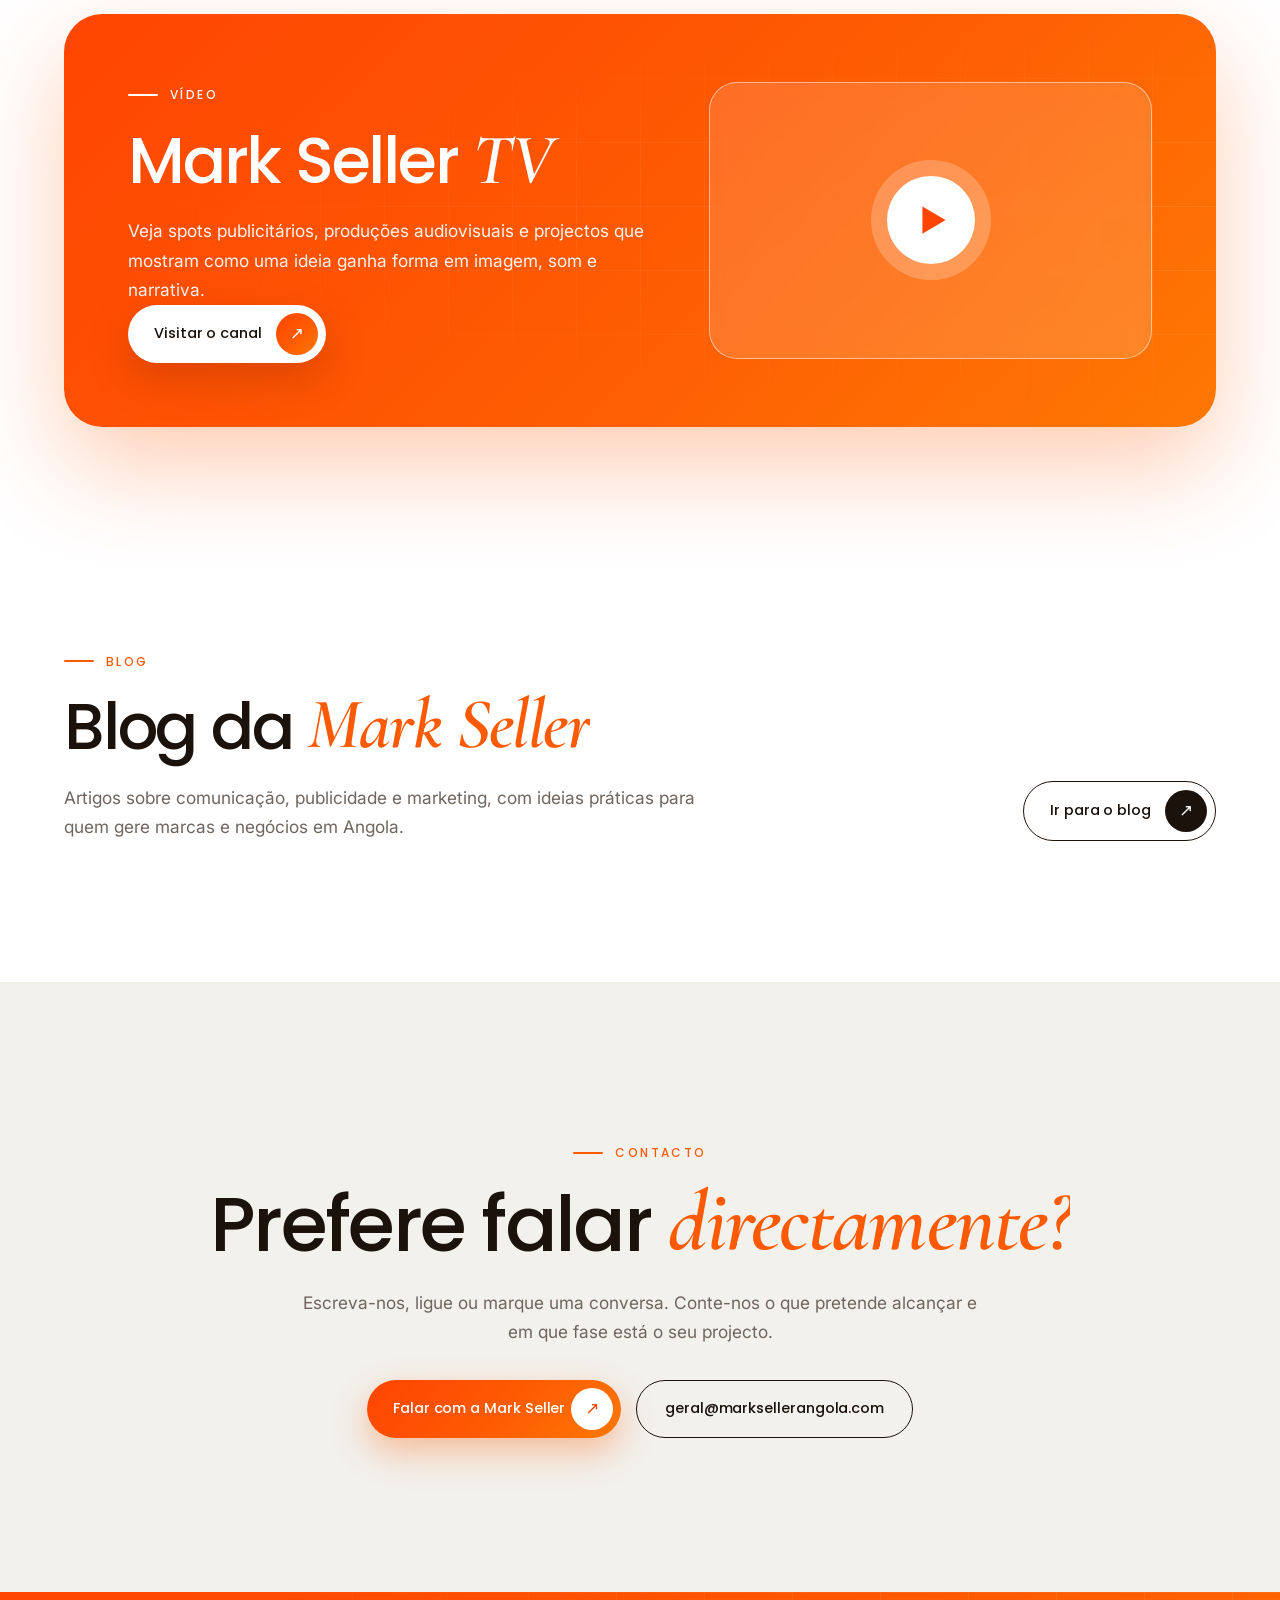
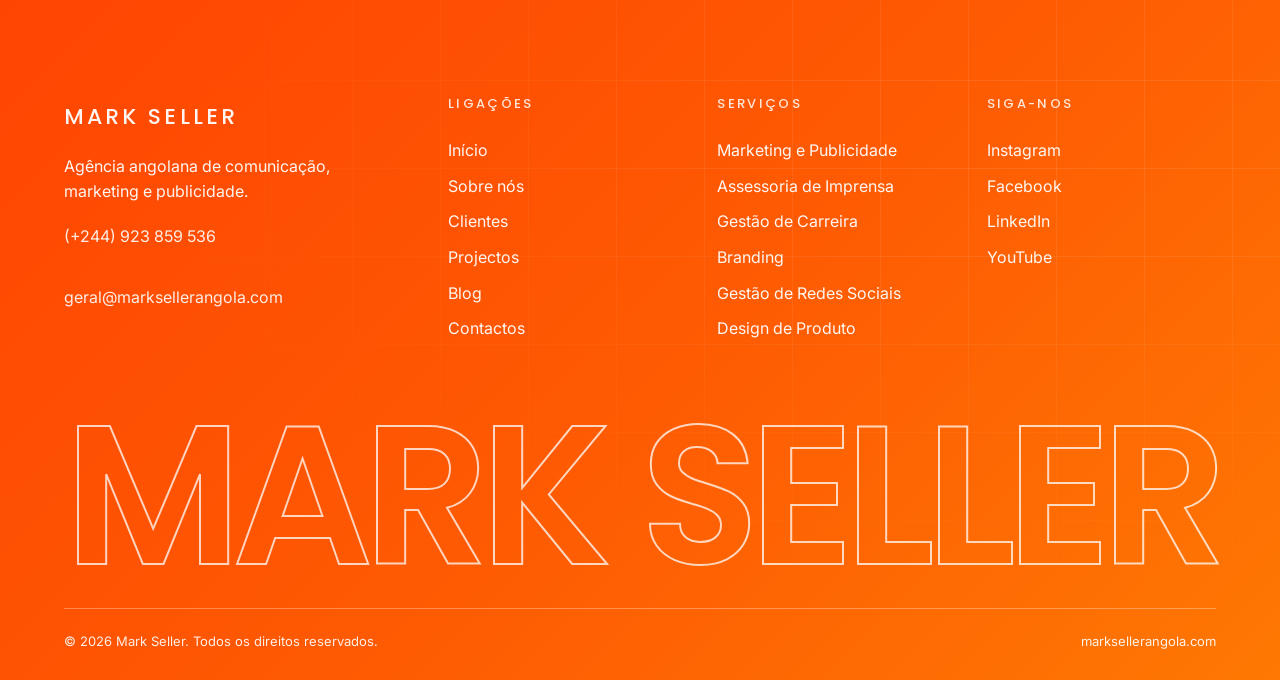
==== commit 7f5ad204: "Painel de administração do blog em PHP + MySQL; blog dinâmico; botão da secção Sobre corrigido Co-Au" ====
--- a/index.html
+++ b/index.html
@@ -17,7 +17,7 @@
 <div class="preloader" aria-hidden="true"><div class="pl-in"><span class="pl-name">MARK SELLER</span><span class="pl-count">0%</span><span class="pl-bar"><i></i></span></div></div>
 <header class="site-header"><div class="bar">
 <a class="logo" href="index.html" aria-label="Mark Seller — início"><img alt="Mark Seller" src="img/mark-seller.webp"/></a>
-<nav class="primary" aria-label="Principal"><a href="sobre.html"><span class="roll"><span class="r" data-t="Sobre nós">Sobre nós</span></span></a><a href="clientes.html"><span class="roll"><span class="r" data-t="Clientes">Clientes</span></span></a><a href="projectos.html"><span class="roll"><span class="r" data-t="Projectos">Projectos</span></span></a><a href="blog.html"><span class="roll"><span class="r" data-t="Blog">Blog</span></span></a><a href="contactos.html"><span class="roll"><span class="r" data-t="Contactos">Contactos</span></span></a></nav>
+<nav class="primary" aria-label="Principal"><a href="sobre.html"><span class="roll"><span class="r" data-t="Sobre nós">Sobre nós</span></span></a><a href="clientes.html"><span class="roll"><span class="r" data-t="Clientes">Clientes</span></span></a><a href="projectos.html"><span class="roll"><span class="r" data-t="Projectos">Projectos</span></span></a><a href="blog.php"><span class="roll"><span class="r" data-t="Blog">Blog</span></span></a><a href="contactos.html"><span class="roll"><span class="r" data-t="Contactos">Contactos</span></span></a></nav>
 <a class="pill-cta" href="contactos.html"><span class="roll"><span class="r" data-t="Fale connosco">Fale connosco</span></span><i aria-hidden="true">↗</i></a>
 <button class="menu-btn" type="button" aria-expanded="false" aria-controls="menu"><span>Menu</span><b aria-hidden="true"></b></button>
 </div></header>
@@ -25,7 +25,7 @@
 <div class="menu-col"><p class="eyebrow">O que fazemos</p><div class="menu-serv"><a href="index.html#servicos">Marketing e Publicidade</a><a href="index.html#servicos">Assessoria de Imprensa</a><a href="index.html#servicos">Gestão de Carreira</a><a href="index.html#servicos">Branding</a><a href="index.html#servicos">Gestão de Redes Sociais</a><a href="index.html#servicos">Design de Produto</a></div>
 <p class="eyebrow" style="margin-top:34px">Tem um projecto em mente?</p><p class="menu-note">Conte-nos o que pretende alcançar. A primeira conversa não tem compromisso.</p>
 <a class="pill-cta solid" href="contactos.html"><span class="roll"><span class="r" data-t="Vamos conversar">Vamos conversar</span></span><i aria-hidden="true">↗</i></a></div>
-<nav class="menu-col menu-big" aria-label="Menu"><a href="index.html"><span>01</span>Início</a><a href="sobre.html"><span>02</span>Sobre nós</a><a href="clientes.html"><span>03</span>Clientes</a><a href="projectos.html"><span>04</span>Projectos</a><a href="blog.html"><span>05</span>Blog</a><a href="contactos.html"><span>06</span>Contactos</a></nav>
+<nav class="menu-col menu-big" aria-label="Menu"><a href="index.html"><span>01</span>Início</a><a href="sobre.html"><span>02</span>Sobre nós</a><a href="clientes.html"><span>03</span>Clientes</a><a href="projectos.html"><span>04</span>Projectos</a><a href="blog.php"><span>05</span>Blog</a><a href="contactos.html"><span>06</span>Contactos</a></nav>
 <div class="menu-col menu-meta"><a href="mailto:geral@marksellerangola.com">geral@marksellerangola.com</a><a href="tel:+244923859536">(+244) 923 859 536</a>
 <div class="socials"><a href="#">Instagram</a><a href="#">Facebook</a><a href="#">LinkedIn</a><a href="#">YouTube</a></div></div>
 </div></div>
@@ -51,7 +51,7 @@
 <h2 class="title reveal-h">Uma marca com <span class="accent">mensagem, design e canais</span> alinhados.</h2>
 <p class="lead dark">Reunimos profissionais de comunicação, marketing, jornalismo e relações públicas para dar consistência à forma como a sua marca se apresenta. Da identidade visual a uma campanha publicitária, alinhamos a mensagem, o design e os canais com os objectivos do seu negócio.</p>
 <div class="stats"><div><b data-count="28">28</b><span>Projectos</span></div><div><b data-count="11">11</b><span>Clientes</span></div><div><b data-count="6">6</b><span>Serviços</span></div></div>
-<a class="btn primary" href="sobre.html"><span class="roll"><span class="r" data-t="Conheça a Mark Seller">Conheça a Mark Seller</span></span><i aria-hidden="true">↗</i></a>
+<div class="btn-row left"><a class="btn primary" href="sobre.html"><span class="roll"><span class="r" data-t="Conheça a Mark Seller">Conheça a Mark Seller</span></span><i aria-hidden="true">↗</i></a><a class="link-arrow" href="#servicos">Ver os nossos serviços <i aria-hidden="true">↓</i></a></div>
 </div></div></section>
 
 <section class="sec services" id="servicos"><div class="wrap">
@@ -94,8 +94,8 @@
 <section class="sec blog-sec" id="blog"><div class="wrap">
 <div class="sec-head row"><div><p class="eyebrow">Blog</p><h2 class="title reveal-h">Blog da <span class="accent">Mark Seller</span></h2>
 <p class="lead dark">Artigos sobre comunicação, publicidade e marketing, com ideias práticas para quem gere marcas e negócios em Angola.</p></div>
-<a class="btn ghost-dark" href="blog.html"><span class="roll"><span class="r" data-t="Ir para o blog">Ir para o blog</span></span><i aria-hidden="true">↗</i></a></div>
-<div class="posts"><article class="post reveal" data-category="Branding"><a class="post-img" href="blog-posicionamento-da-marca.html"><img loading="lazy" alt="Como definir o posicionamento da sua marca" src="img/plano-estrategico-mark-seller.webp"/></a><div class="post-meta"><div class="chips"><span class="hot">Branding</span><span>20 nov 2026 · 5 min</span></div><h3><a href="blog-posicionamento-da-marca.html">Como definir o posicionamento da sua marca</a></h3><p>O posicionamento decide o que o seu público pensa quando ouve o nome da sua empresa. Veja como defini-lo antes de mexer em logótipos, cores ou campanhas.</p><a class="link-arrow" href="blog-posicionamento-da-marca.html">Ler artigo <i>↗</i></a></div></article><article class="post reveal" data-category="Redes Sociais"><a class="post-img" href="blog-redes-sociais-que-geram-contactos.html"><img loading="lazy" alt="Redes sociais: como planear conteúdos que geram pedidos de contacto" src="img/img-29.webp"/></a><div class="post-meta"><div class="chips"><span class="hot">Redes Sociais</span><span>12 nov 2026 · 4 min</span></div><h3><a href="blog-redes-sociais-que-geram-contactos.html">Redes sociais: como planear conteúdos que geram pedidos de contacto</a></h3><p>Publicar todos os dias não chega. Um bom plano de conteúdos tem objectivo, rotina e medição, e acompanha o cliente desde o primeiro interesse até ao contacto.</p><a class="link-arrow" href="blog-redes-sociais-que-geram-contactos.html">Ler artigo <i>↗</i></a></div></article><article class="post reveal" data-category="Marketing e Publicidade"><a class="post-img" href="blog-cinco-perguntas-antes-de-uma-campanha.html"><img loading="lazy" alt="Cinco perguntas antes de lançar uma campanha" src="img/img-28.webp"/></a><div class="post-meta"><div class="chips"><span class="hot">Marketing e Publicidade</span><span>5 nov 2026 · 4 min</span></div><h3><a href="blog-cinco-perguntas-antes-de-uma-campanha.html">Cinco perguntas antes de lançar uma campanha</a></h3><p>Uma campanha eficaz começa muito antes da criatividade. Estas cinco perguntas ajudam a definir o público, a mensagem, os canais e a forma de avaliar o resultado.</p><a class="link-arrow" href="blog-cinco-perguntas-antes-de-uma-campanha.html">Ler artigo <i>↗</i></a></div></article></div></div></section>
+<a class="btn ghost-dark" href="blog.php"><span class="roll"><span class="r" data-t="Ir para o blog">Ir para o blog</span></span><i aria-hidden="true">↗</i></a></div>
+<div class="posts" id="home-posts" hidden></div></div></section>
 </main>
 <section class="cta-band"><div class="wrap center">
 <p class="eyebrow">Contacto</p>
@@ -106,7 +106,7 @@
 <footer class="site-footer"><div class="wrap">
 <div class="f-grid">
 <div><a class="logo-w" href="index.html">MARK SELLER</a><p>Agência angolana de comunicação, marketing e publicidade.</p><p class="f-contact"><a href="tel:+244923859536">(+244) 923 859 536</a><br><a href="mailto:geral@marksellerangola.com">geral@marksellerangola.com</a></p></div>
-<div><h4>Ligações</h4><a href="index.html">Início</a><a href="sobre.html">Sobre nós</a><a href="clientes.html">Clientes</a><a href="projectos.html">Projectos</a><a href="blog.html">Blog</a><a href="contactos.html">Contactos</a></div>
+<div><h4>Ligações</h4><a href="index.html">Início</a><a href="sobre.html">Sobre nós</a><a href="clientes.html">Clientes</a><a href="projectos.html">Projectos</a><a href="blog.php">Blog</a><a href="contactos.html">Contactos</a></div>
 <div><h4>Serviços</h4><a href="index.html#servicos">Marketing e Publicidade</a><a href="index.html#servicos">Assessoria de Imprensa</a><a href="index.html#servicos">Gestão de Carreira</a><a href="index.html#servicos">Branding</a><a href="index.html#servicos">Gestão de Redes Sociais</a><a href="index.html#servicos">Design de Produto</a></div>
 <div><h4>Siga-nos</h4><a href="#">Instagram</a><a href="#">Facebook</a><a href="#">LinkedIn</a><a href="#">YouTube</a></div>
 </div>
--- a/css/site.css
+++ b/css/site.css
@@ -351,3 +351,10 @@
 .art-foot div{display:grid}.art-foot b{font-family:var(--head);font-weight:500}.art-foot span{color:var(--muted);font-size:14px}
 .related{background:var(--cream)}
 .post-feat .btn{width:fit-content;margin-top:30px}
+.about .btn-row{align-items:center;gap:22px 28px;margin-top:6px}
+.about .btn-row .link-arrow{margin-top:0}
+.btn{width:fit-content;flex:none}
+.art-body ol{margin:0 0 1.6em 1.4em;display:grid;gap:10px}.art-body ol li{padding-left:6px}
+.art-body h3{font-family:var(--head);font-weight:500;font-size:clamp(19px,2vw,24px);letter-spacing:-.02em;color:var(--ink);margin:1.6em 0 .5em}
+.art-body a{color:var(--o2);text-decoration:underline;text-underline-offset:3px}
+.art-fig{margin:2em 0}.art-fig img{width:100%;border-radius:var(--r)}.art-fig figcaption{text-align:center;font-size:14px;color:var(--muted);margin-top:10px}
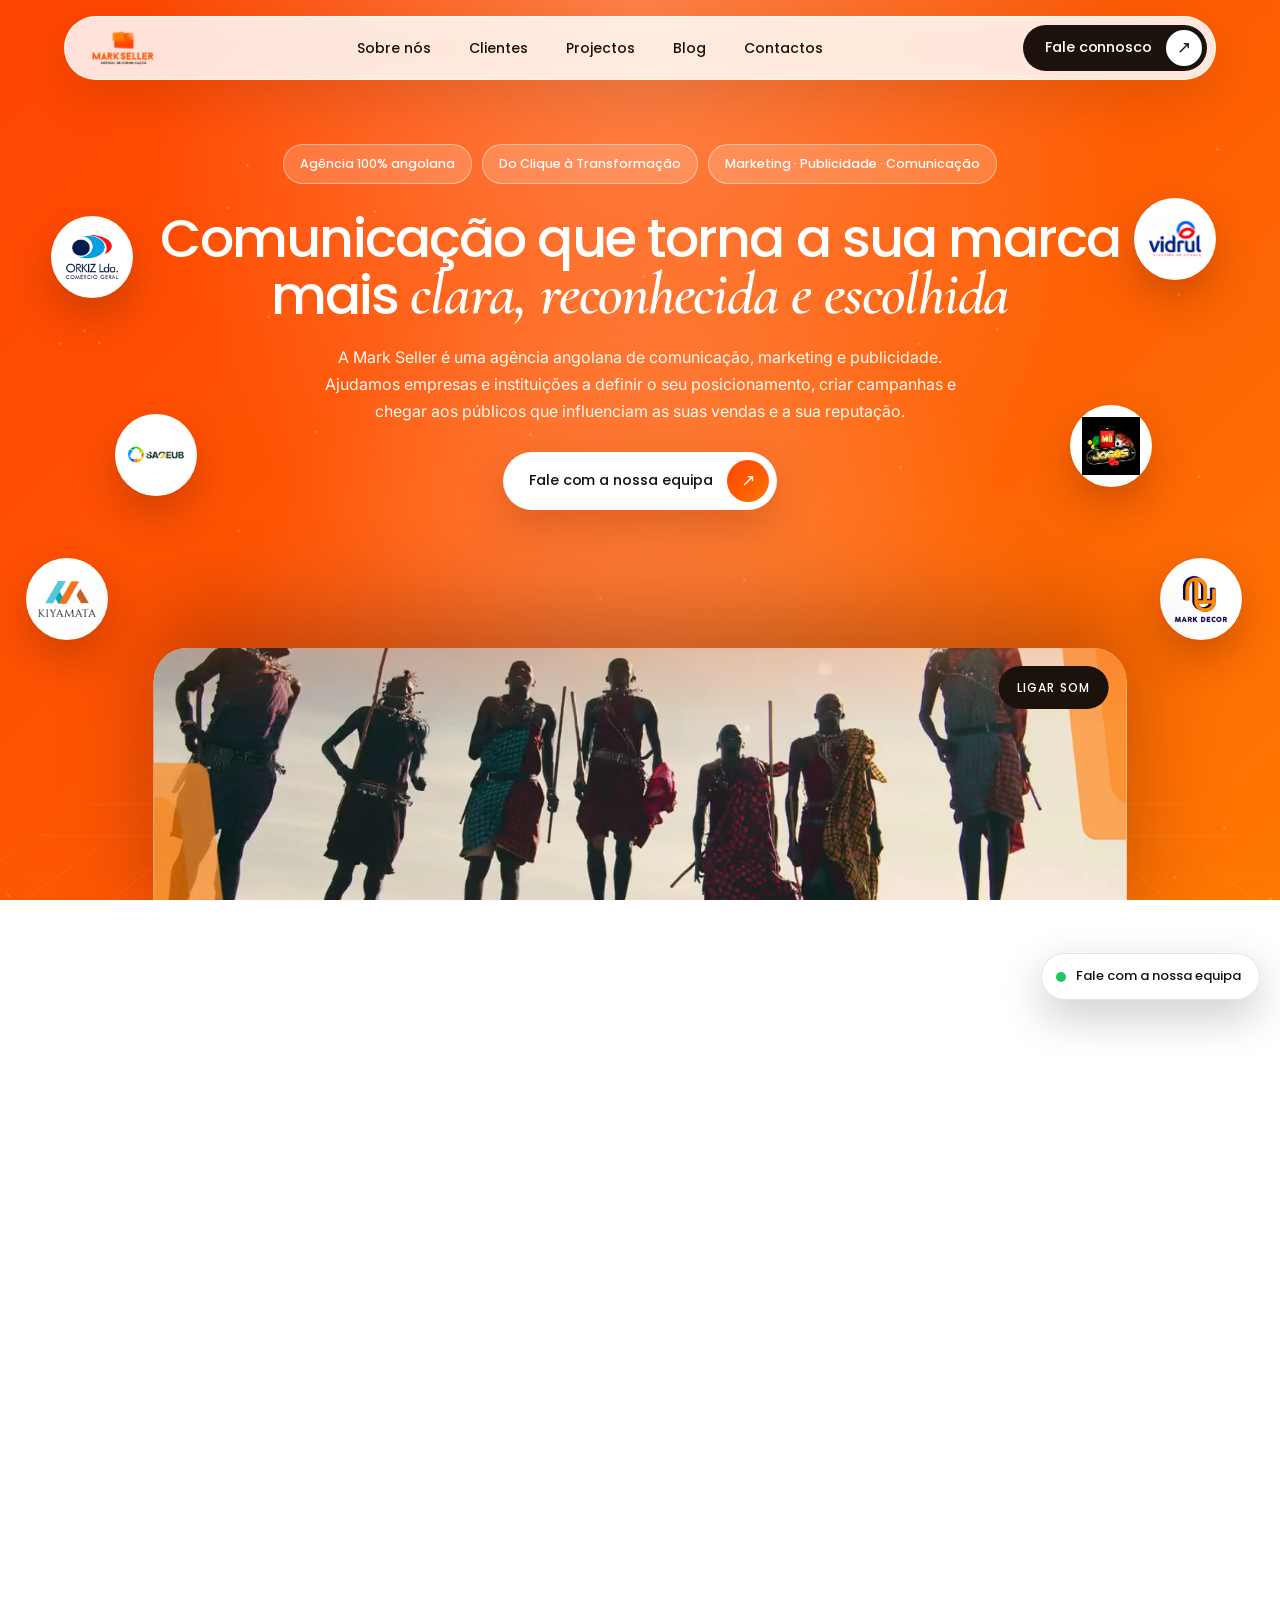
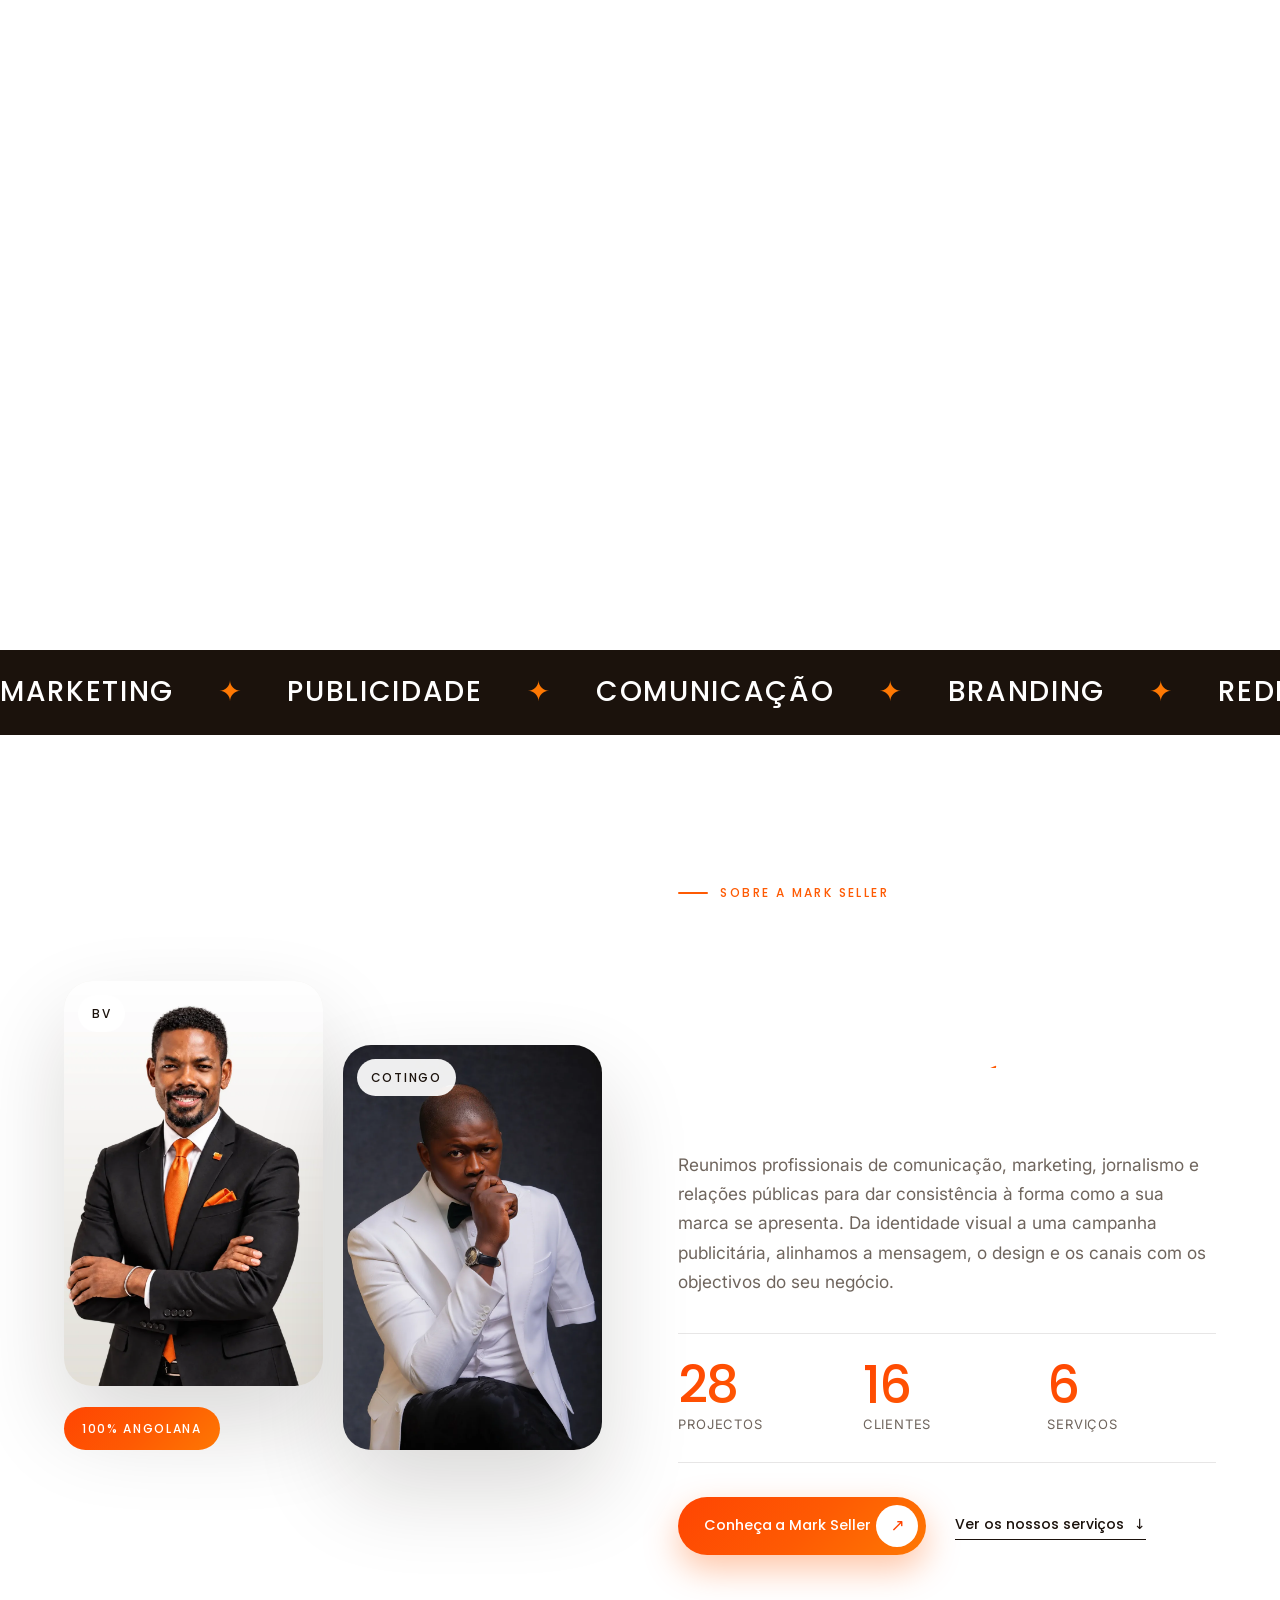
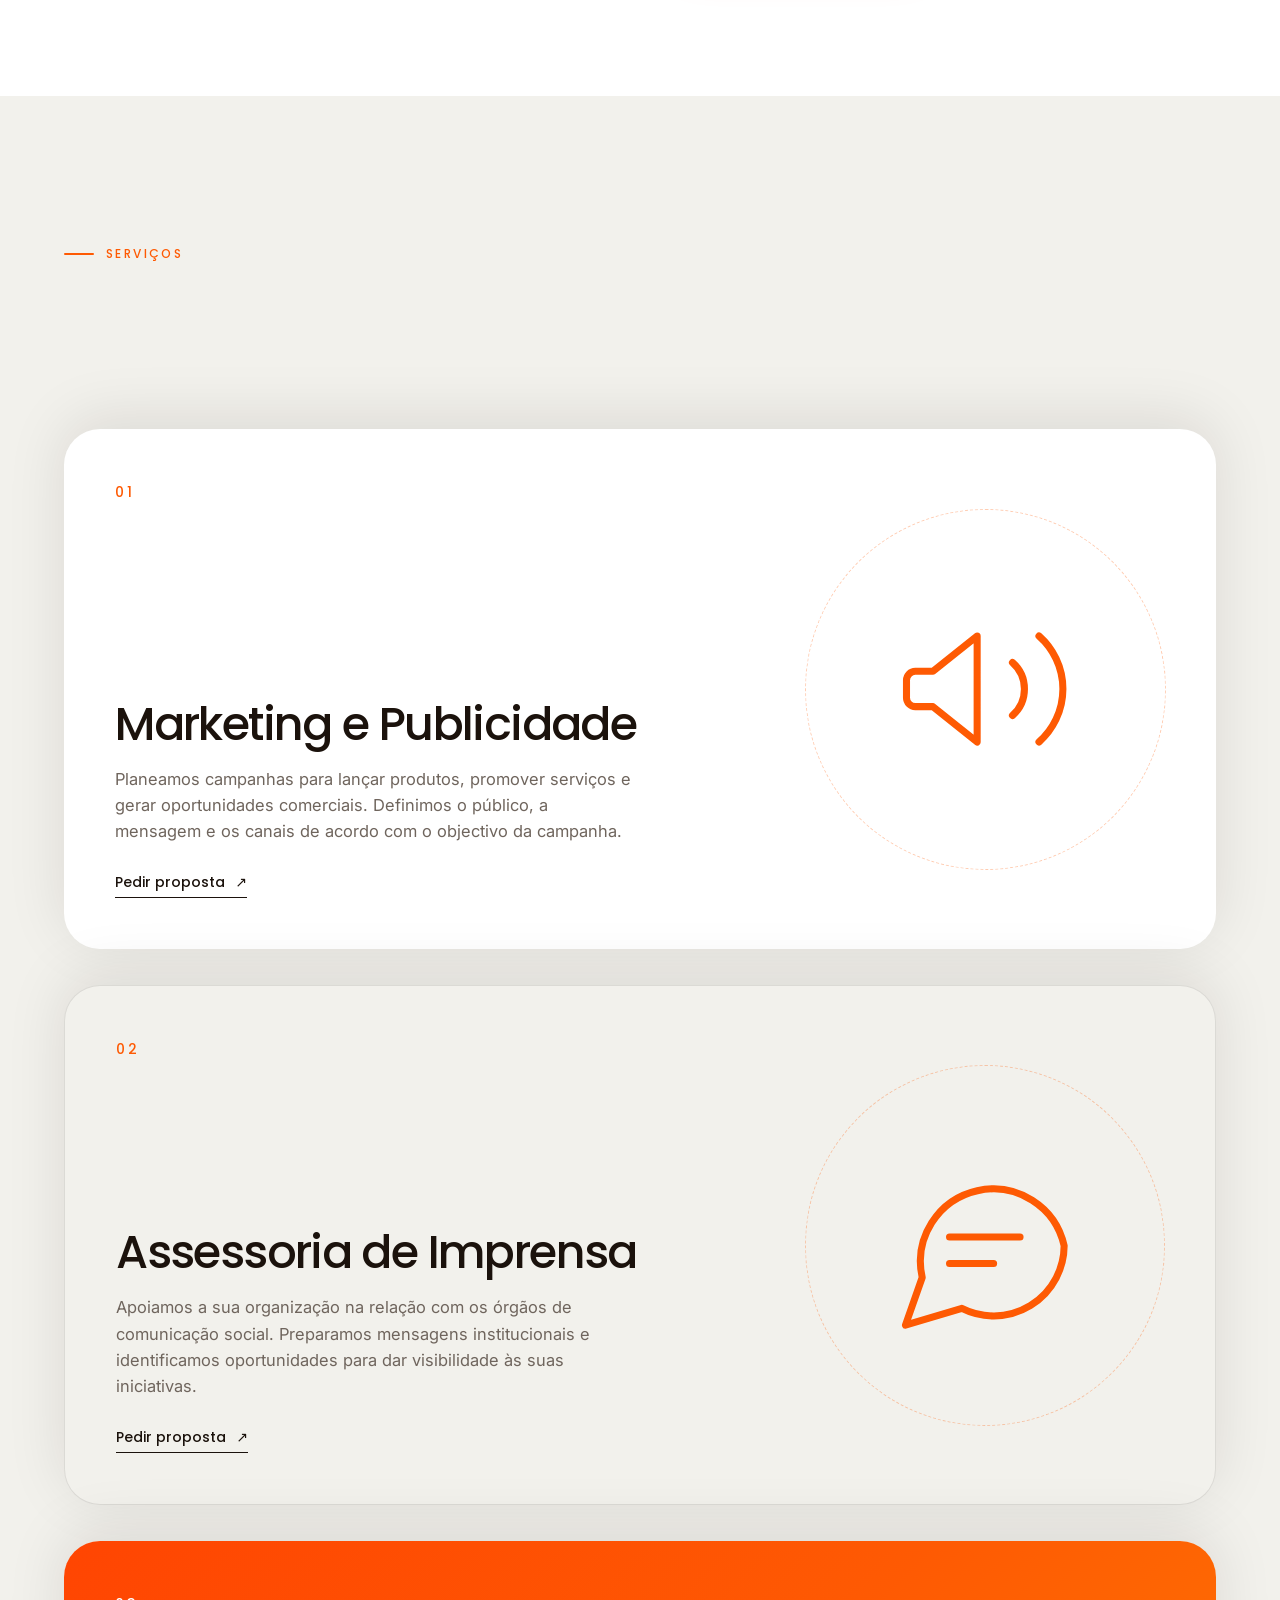
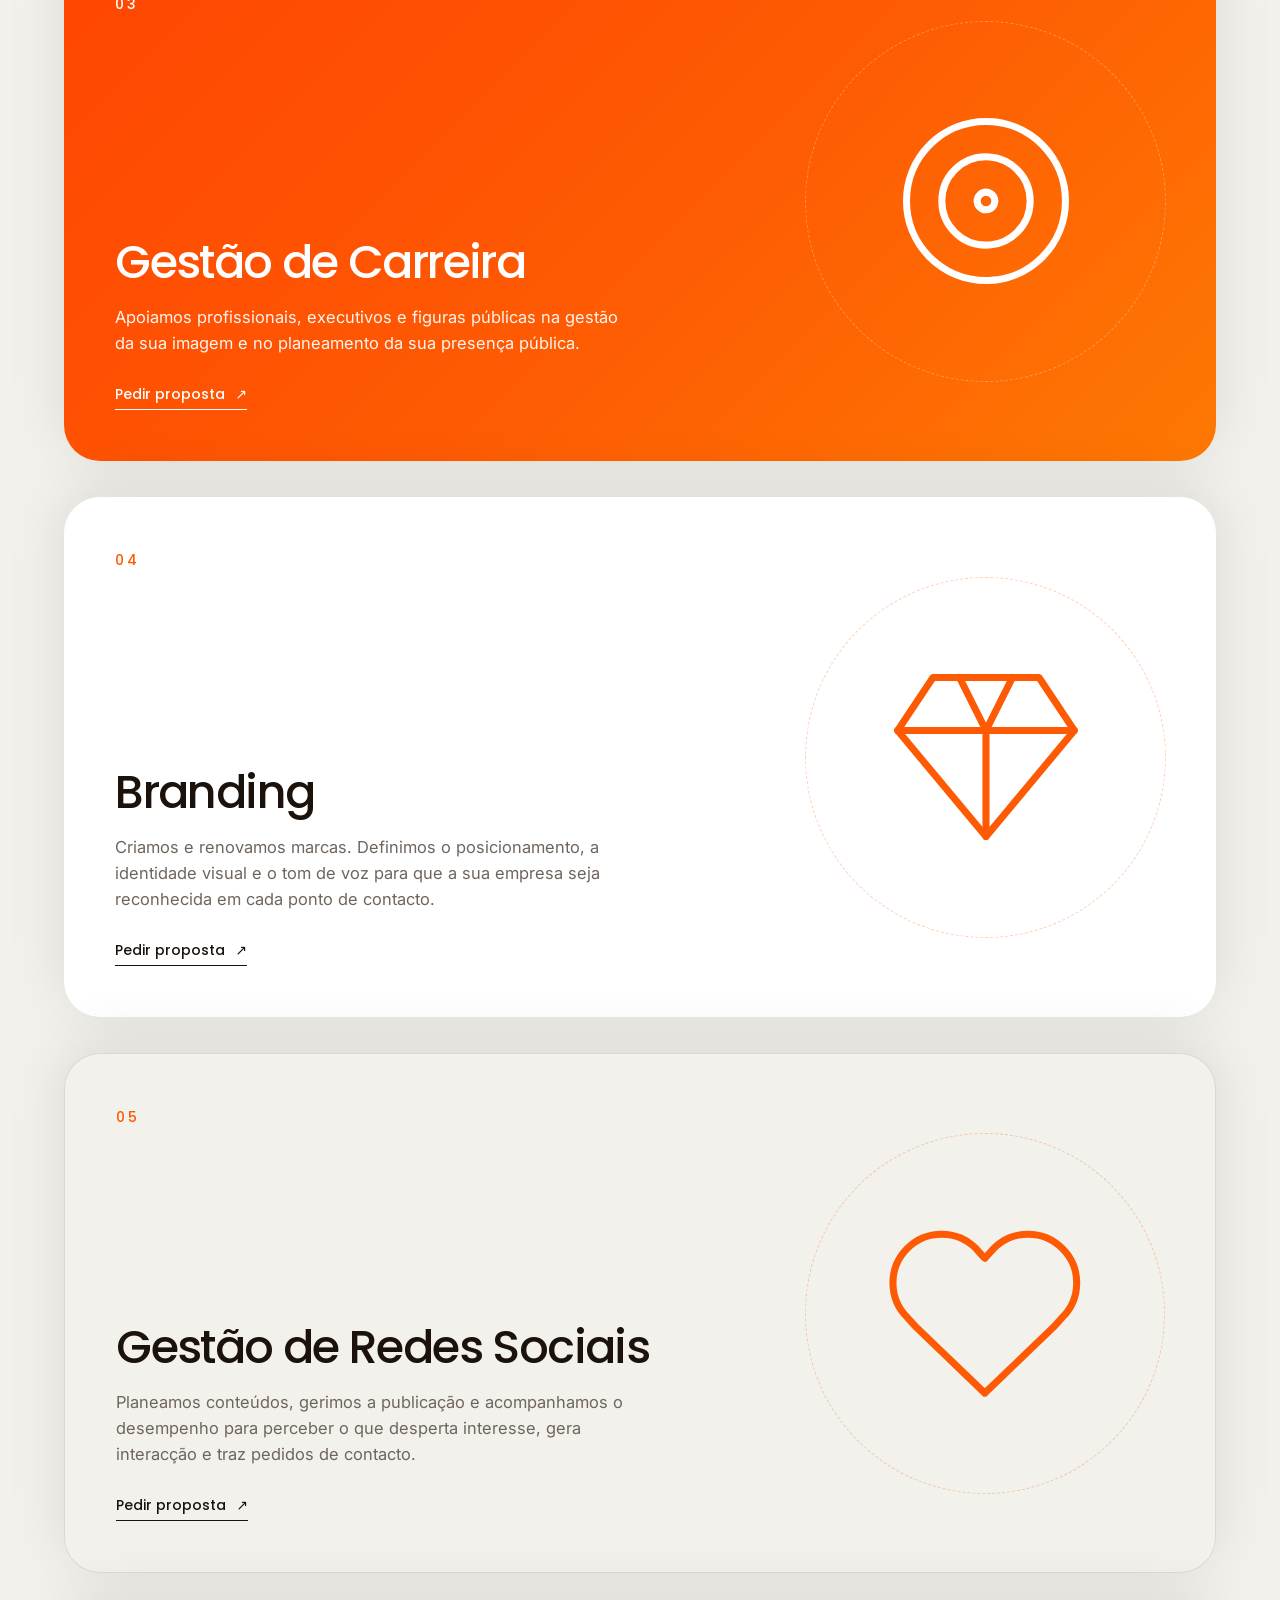
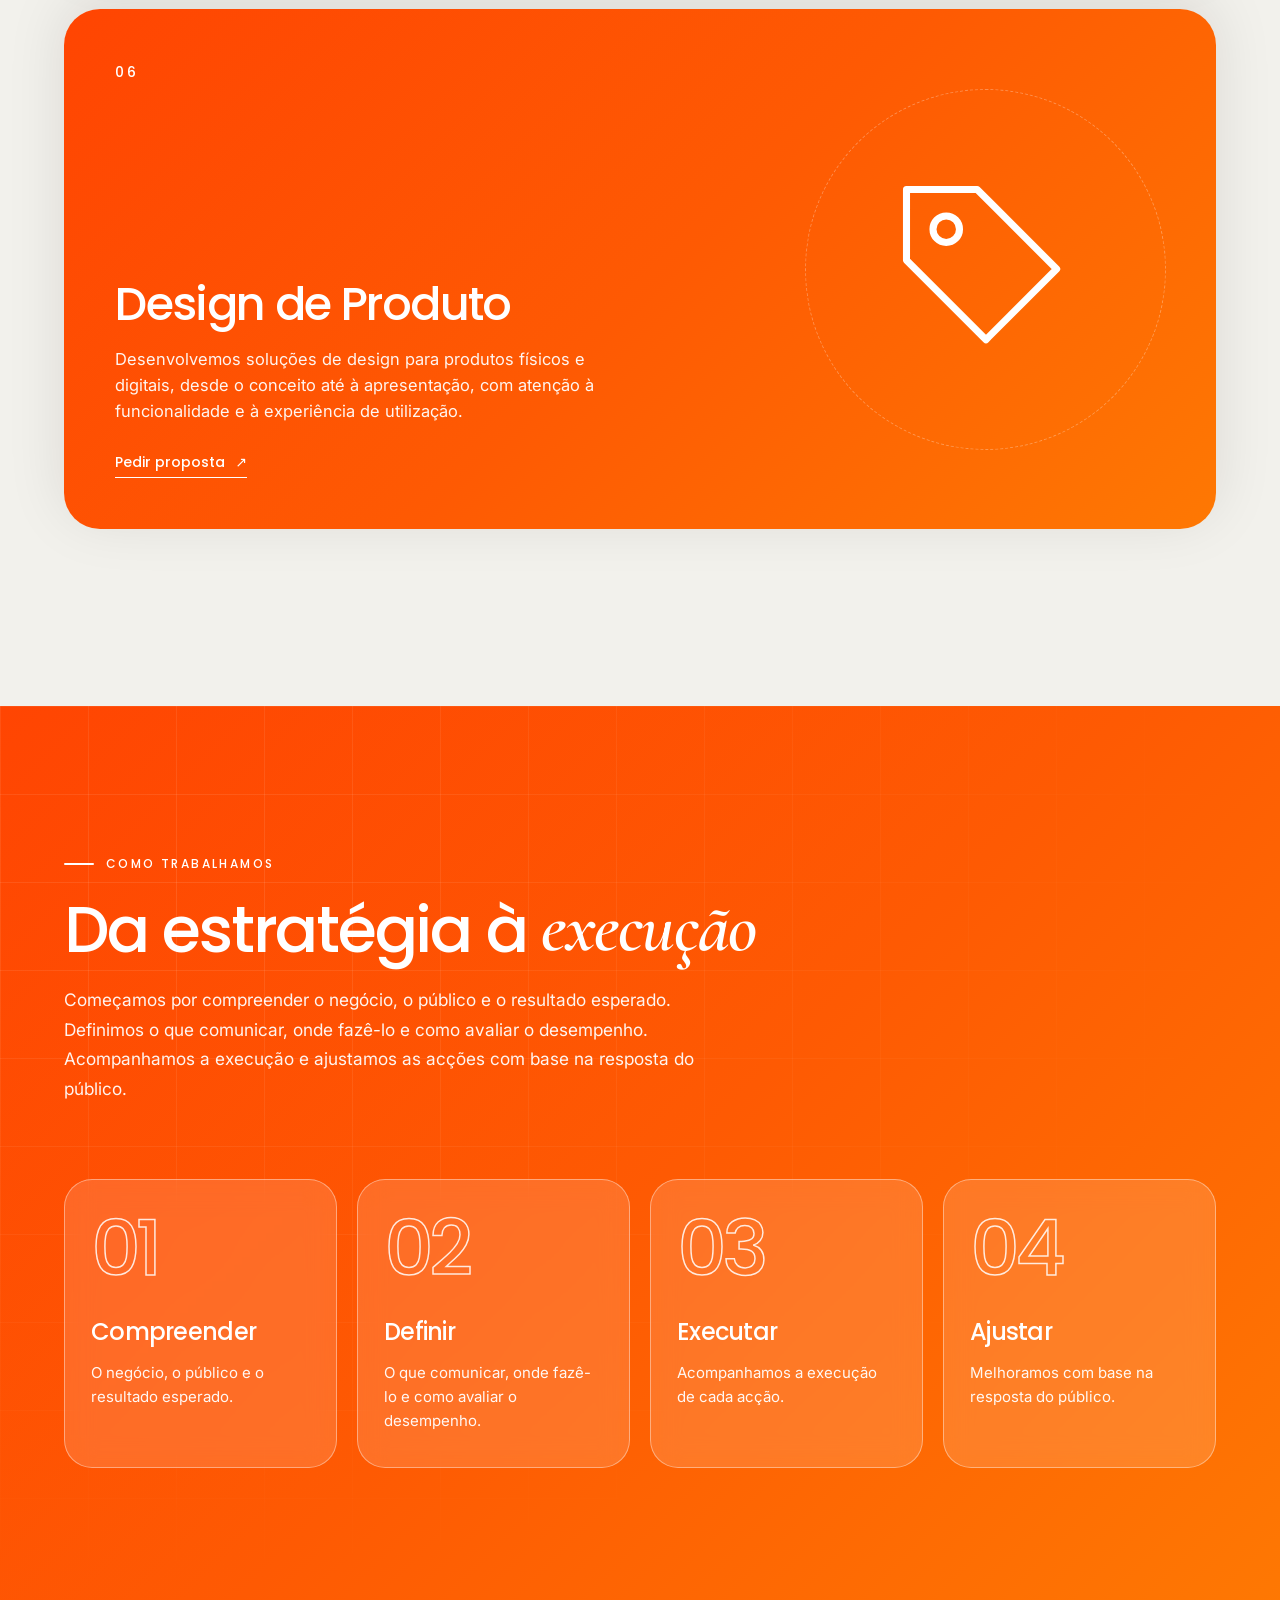
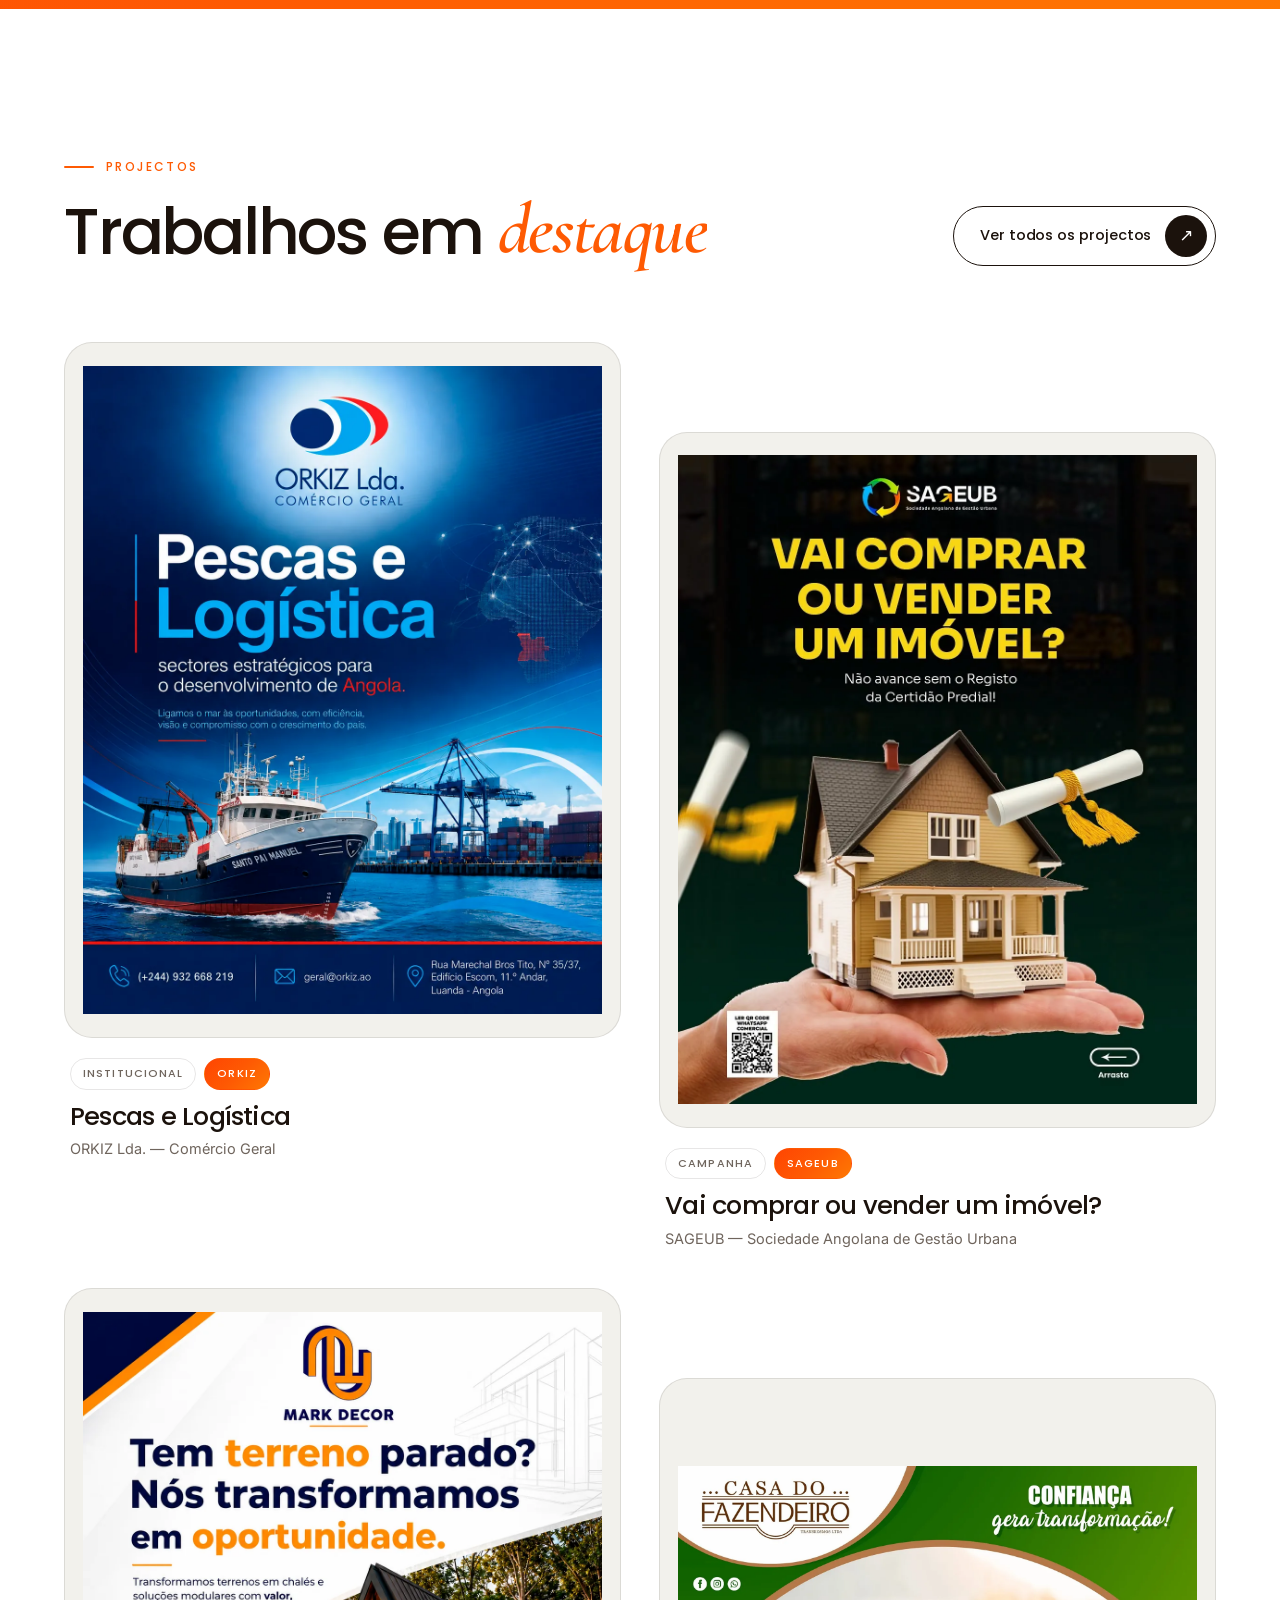
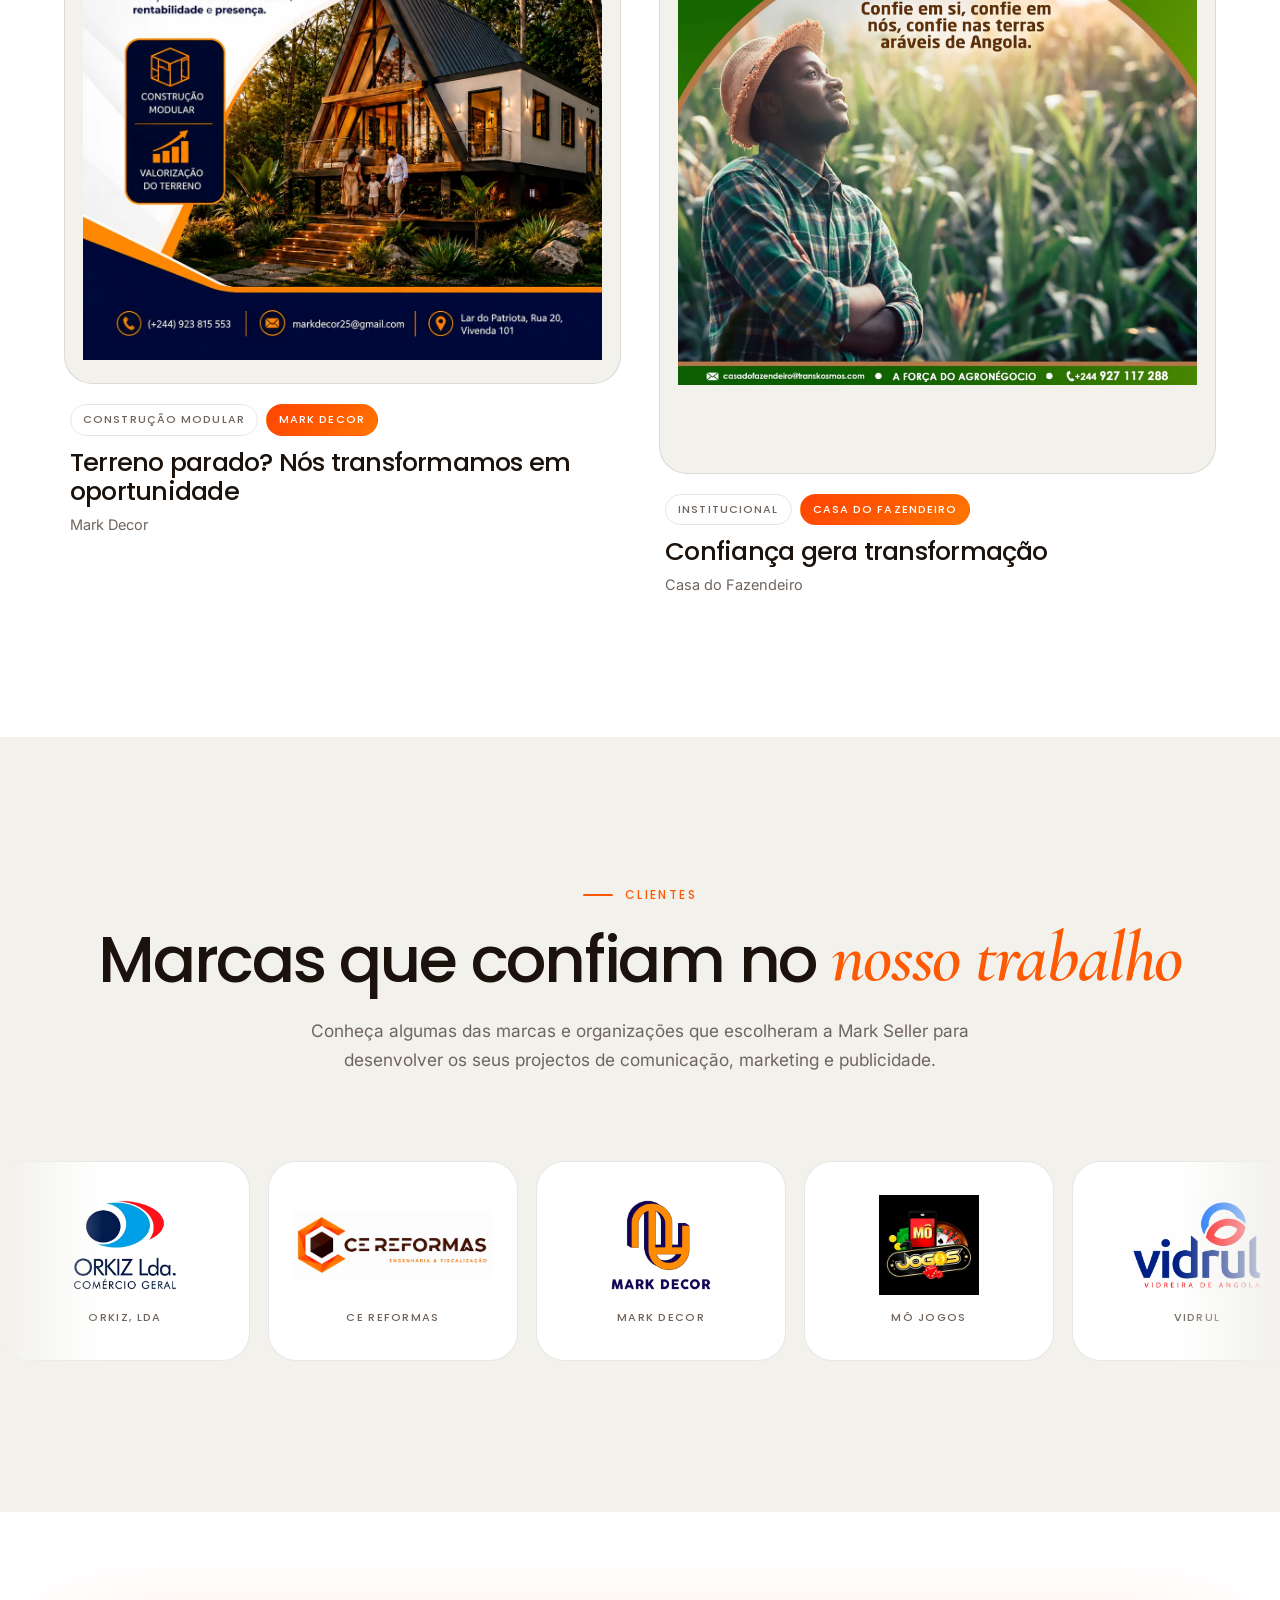
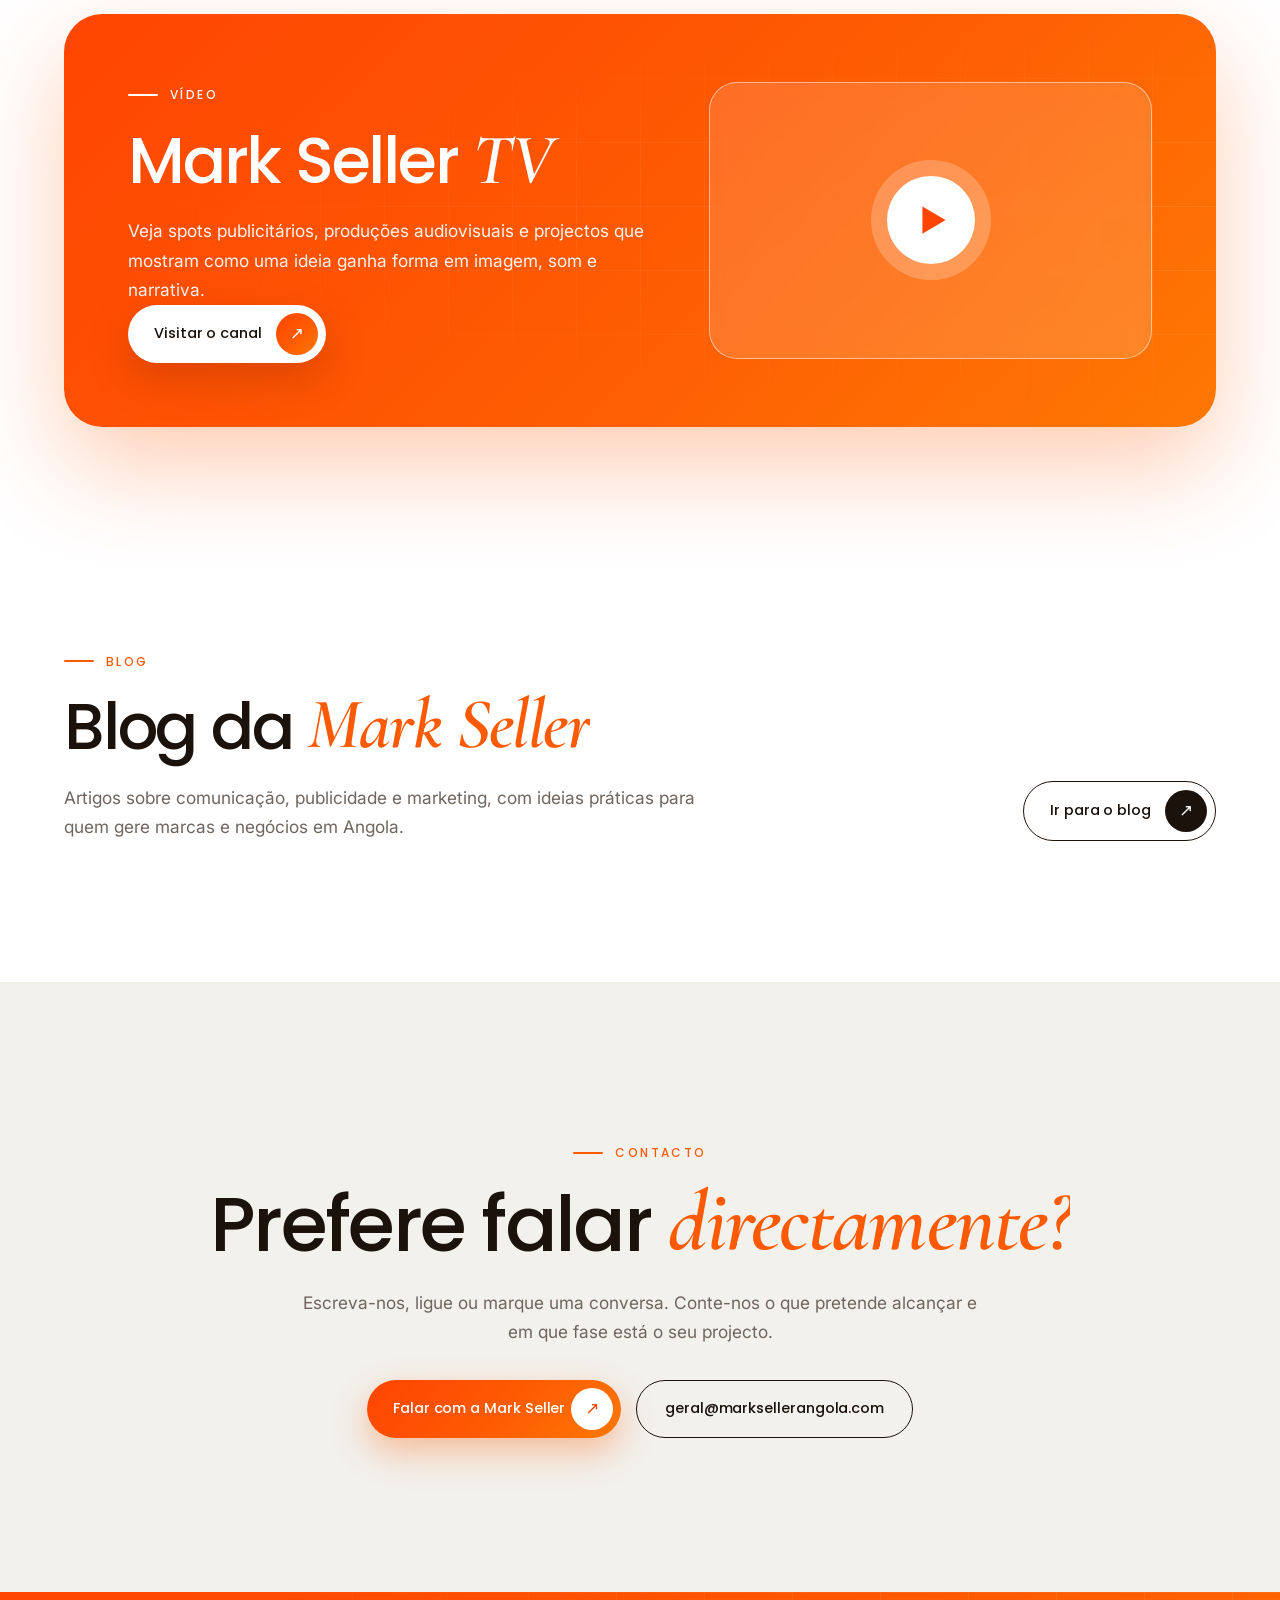
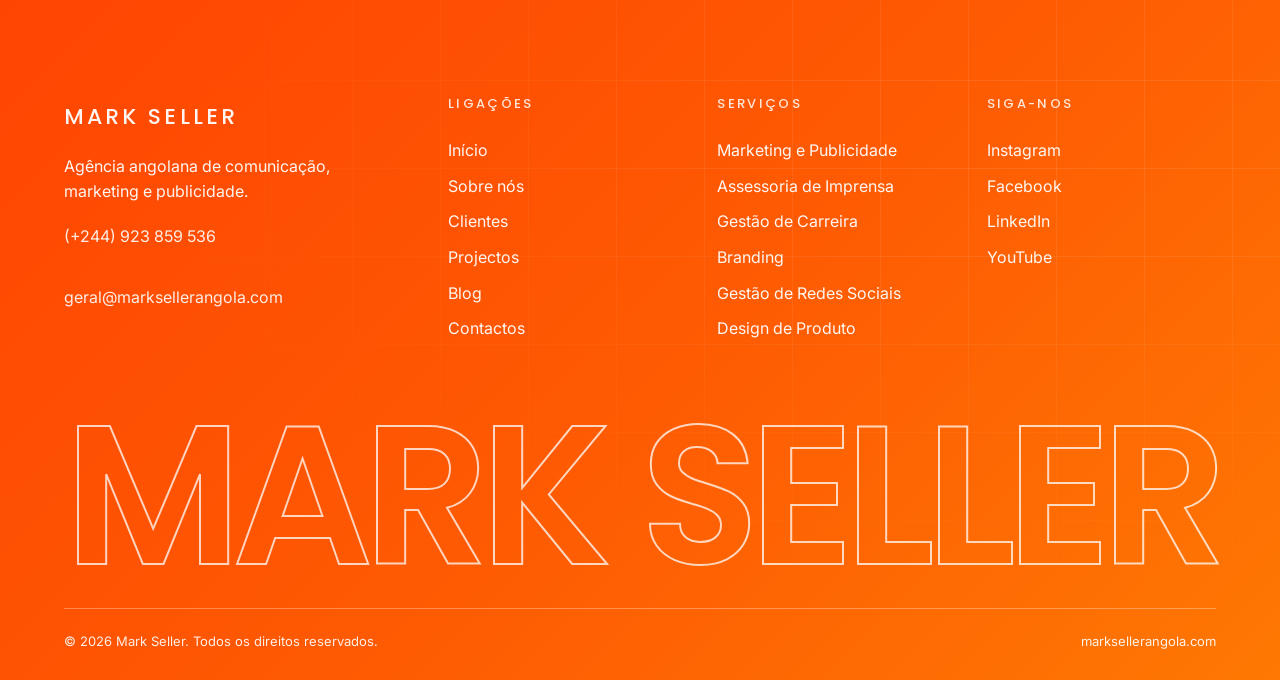
==== commit fb0ff183: "Novo site da markseller" ====
--- a/index.html
+++ b/index.html
@@ -32,25 +32,25 @@
 <main>
 <section class="hero" id="top"><div class="hero-pin">
 <div class="hero-bg" aria-hidden="true"><div class="stars"></div></div>
-<span class="bubble l1" data-depth="14"><img alt="" src="img/orkiz-lda.webp"/></span><span class="bubble r1" data-depth="19"><img alt="" src="img/vidrul.webp"/></span><span class="bubble l2" data-depth="24"><img alt="" src="img/sageub.webp"/></span><span class="bubble r2" data-depth="29"><img alt="" src="img/mo-jogos.webp"/></span><span class="bubble l3" data-depth="34"><img alt="" src="img/kiyamata.webp"/></span><span class="bubble r3" data-depth="39"><img alt="" src="img/mark-decor.webp"/></span>
+<span class="bubble l1" data-depth="14"><img alt="" src="img/orkiz-lda.webp"/></span><span class="bubble r1" data-depth="19"><img alt="" src="img/vidrul.webp"/></span><span class="bubble l2" data-depth="24"><img alt="" src="img/sageub.webp"/></span><span class="bubble r2" data-depth="29"><img alt="" src="img/mo-jogos.webp"/></span><span class="bubble l3" data-depth="34"><img alt="" src="img/kiyamata-hd.webp"/></span><span class="bubble r3" data-depth="39"><img alt="" src="img/mark-decor.webp"/></span>
 <div class="hero-copy"><div class="wrap center">
 <div class="badges"><span>Agência 100% angolana</span><span>Do Clique à Transformação</span><span>Marketing · Publicidade · Comunicação</span></div>
 <h1 class="title big"><span class="hl">Comunicação que torna a sua marca</span><span class="hl">mais <span class="accent">clara, reconhecida e escolhida</span></span></h1>
 <p class="lead">A Mark Seller é uma agência angolana de comunicação, marketing e publicidade. Ajudamos empresas e instituições a definir o seu posicionamento, criar campanhas e chegar aos públicos que influenciam as suas vendas e a sua reputação.</p>
 <div class="btn-row"><a class="btn white" href="contactos.html"><span class="roll"><span class="r" data-t="Fale com a nossa equipa">Fale com a nossa equipa</span></span><i aria-hidden="true">↗</i></a></div>
 </div></div>
-<figure class="hero-card"><img alt="Equipa da Mark Seller" src="img/mark-seller-background.webp"/><figcaption><b>Mark Seller</b><span>Comunicação, marketing e publicidade em Angola</span></figcaption></figure>
+<figure class="hero-card"><video muted autoplay loop playsinline preload="metadata" poster="img/video/mark-seller-hero.webp" aria-label="Vídeo de apresentação da Mark Seller"><source src="img/video/mark-seller-hero.mp4" type="video/mp4"/></video><button class="hero-sound" type="button" aria-pressed="false">Ligar som</button></figure>
 </div></section>
 
 <div class="marquee" aria-hidden="true"><div class="marquee-track"><span>MARKETING</span><span>PUBLICIDADE</span><span>COMUNICAÇÃO</span><span>BRANDING</span><span>REDES SOCIAIS</span><span>ASSESSORIA DE IMPRENSA</span><span>MARKETING</span><span>PUBLICIDADE</span><span>COMUNICAÇÃO</span><span>BRANDING</span><span>REDES SOCIAIS</span><span>ASSESSORIA DE IMPRENSA</span></div></div>
 
 <section class="sec about" id="sobre"><div class="wrap grid-2">
-<div class="about-media reveal"><img alt="Profissionais da Mark Seller" src="img/profissionais-mark-seller.webp"/><span class="tag">100% angolana</span></div>
+<div class="duo reveal"><figure><img loading="lazy" alt="BV, rosto da Mark Seller" src="img/equipa/bv.webp"/><figcaption>BV</figcaption></figure><figure><img loading="lazy" alt="Cotingo, rosto da Mark Seller" src="img/equipa/cotingo.webp"/><figcaption>Cotingo</figcaption></figure><span class="tag">100% angolana</span></div>
 <div>
 <p class="eyebrow">Sobre a Mark Seller</p>
 <h2 class="title reveal-h">Uma marca com <span class="accent">mensagem, design e canais</span> alinhados.</h2>
 <p class="lead dark">Reunimos profissionais de comunicação, marketing, jornalismo e relações públicas para dar consistência à forma como a sua marca se apresenta. Da identidade visual a uma campanha publicitária, alinhamos a mensagem, o design e os canais com os objectivos do seu negócio.</p>
-<div class="stats"><div><b data-count="28">28</b><span>Projectos</span></div><div><b data-count="11">11</b><span>Clientes</span></div><div><b data-count="6">6</b><span>Serviços</span></div></div>
+<div class="stats"><div><b data-count="28">28</b><span>Projectos</span></div><div><b data-count="16">16</b><span>Clientes</span></div><div><b data-count="6">6</b><span>Serviços</span></div></div>
 <div class="btn-row left"><a class="btn primary" href="sobre.html"><span class="roll"><span class="r" data-t="Conheça a Mark Seller">Conheça a Mark Seller</span></span><i aria-hidden="true">↗</i></a><a class="link-arrow" href="#servicos">Ver os nossos serviços <i aria-hidden="true">↓</i></a></div>
 </div></div></section>
 
@@ -83,7 +83,7 @@
 <section class="sec clients-sec" id="clientes"><div class="wrap">
 <div class="sec-head center"><p class="eyebrow">Clientes</p><h2 class="title reveal-h">Marcas que confiam no <span class="accent">nosso trabalho</span></h2>
 <p class="lead dark">Conheça algumas das marcas e organizações que escolheram a Mark Seller para desenvolver os seus projectos de comunicação, marketing e publicidade.</p></div></div>
-<div class="logos"><div class="logo-row"><div class="client" data-client="ORKIZ, LDA"><img loading="lazy" alt="ORKIZ, LDA" src="img/orkiz-lda.webp"/><span>ORKIZ, LDA</span></div><div class="client" data-client="CE REFORMAS"><img loading="lazy" alt="CE REFORMAS" src="img/ce-reformas.webp"/><span>CE REFORMAS</span></div><div class="client" data-client="MARK DECOR"><img loading="lazy" alt="MARK DECOR" src="img/mark-decor.webp"/><span>MARK DECOR</span></div><div class="client" data-client="MÔ JOGOS"><img loading="lazy" alt="MÔ JOGOS" src="img/mo-jogos.webp"/><span>MÔ JOGOS</span></div><div class="client" data-client="VIDRUL"><img loading="lazy" alt="VIDRUL" src="img/vidrul.webp"/><span>VIDRUL</span></div><div class="client" data-client="CASA DO FAZENDEIRO"><img loading="lazy" alt="CASA DO FAZENDEIRO" src="img/casa-do-fazendeiro.webp"/><span>CASA DO FAZENDEIRO</span></div><div class="client" data-client="KIYAMATA"><img loading="lazy" alt="KIYAMATA" src="img/kiyamata.webp"/><span>KIYAMATA</span></div><div class="client" data-client="UNIVERSAL CLEANING"><img loading="lazy" alt="UNIVERSAL CLEANING" src="img/universal-cleaning.webp"/><span>UNIVERSAL CLEANING</span></div><div class="client" data-client="O CÓDIGO QUER ACESSO?"><img loading="lazy" alt="O CÓDIGO QUER ACESSO?" src="img/o-codigo-quer-acesso.webp"/><span>O CÓDIGO QUER ACESSO?</span></div><div class="client" data-client="SAGEUB"><img loading="lazy" alt="SAGEUB" src="img/sageub.webp"/><span>SAGEUB</span></div><div class="client" data-client="MIF — Ministério Internacional da Fé"><img loading="lazy" alt="MIF — Ministério Internacional da Fé" src="img/mif-ministerio-internacional-da-fe.webp"/><span>MIF — Ministério Internacional da Fé</span></div></div></div></section>
+<div class="logos"><div class="logo-row"><div class="client" data-client="ORKIZ, LDA"><img loading="lazy" alt="ORKIZ, LDA" src="img/orkiz-lda.webp"/><span>ORKIZ, LDA</span></div><div class="client" data-client="CE REFORMAS"><img loading="lazy" alt="CE REFORMAS" src="img/ce-reformas.webp"/><span>CE REFORMAS</span></div><div class="client" data-client="MARK DECOR"><img loading="lazy" alt="MARK DECOR" src="img/mark-decor.webp"/><span>MARK DECOR</span></div><div class="client" data-client="MÔ JOGOS"><img loading="lazy" alt="MÔ JOGOS" src="img/mo-jogos.webp"/><span>MÔ JOGOS</span></div><div class="client" data-client="VIDRUL"><img loading="lazy" alt="VIDRUL" src="img/vidrul.webp"/><span>VIDRUL</span></div><div class="client" data-client="CASA DO FAZENDEIRO"><img loading="lazy" alt="CASA DO FAZENDEIRO" src="img/casa-do-fazendeiro.webp"/><span>CASA DO FAZENDEIRO</span></div><div class="client" data-client="KIYAMATA"><img loading="lazy" alt="KIYAMATA" src="img/kiyamata-hd.webp"/><span>KIYAMATA</span></div><div class="client" data-client="UNIVERSAL CLEANING"><img loading="lazy" alt="UNIVERSAL CLEANING" src="img/universal-cleaning.webp"/><span>UNIVERSAL CLEANING</span></div><div class="client" data-client="O CÓDIGO QUER ACESSO?"><img loading="lazy" alt="O CÓDIGO QUER ACESSO?" src="img/o-codigo-quer-acesso.webp"/><span>O CÓDIGO QUER ACESSO?</span></div><div class="client" data-client="SAGEUB"><img loading="lazy" alt="SAGEUB" src="img/sageub.webp"/><span>SAGEUB</span></div><div class="client" data-client="MIF — Ministério Internacional da Fé"><img loading="lazy" alt="MIF — Ministério Internacional da Fé" src="img/mif-ministerio-internacional-da-fe.webp"/><span>MIF — Ministério Internacional da Fé</span></div><div class="client" data-client="MIGA BEAUTY SPA"><img loading="lazy" alt="Miga Beauty Spa" src="img/miga-beauty-spa.webp"/><span>MIGA BEAUTY SPA</span></div><div class="client" data-client="O NINHO DOS CINCO"><img loading="lazy" alt="O Ninho dos Cinco" src="img/o-ninho-dos-cinco.webp"/><span>O NINHO DOS CINCO</span></div><div class="client" data-client="CRÉDITO CONFIANÇA"><img loading="lazy" alt="Crédito Confiança" src="img/credito-confianca.webp"/><span>CRÉDITO CONFIANÇA</span></div><div class="client" data-client="INSTITUTO ANGOLANO DA JUVENTUDE"><img loading="lazy" alt="Instituto Angolano da Juventude" src="img/iaj.webp"/><span>INSTITUTO ANGOLANO DA JUVENTUDE</span></div><div class="client" data-client="MS"><img loading="lazy" alt="MS" src="img/ms.webp"/><span>MS</span></div></div></div></section>
 
 <section class="sec tv" id="tv"><div class="wrap"><div class="tv-card reveal">
 <div><p class="eyebrow light">Vídeo</p><h2 class="title light">Mark Seller <span class="accent">TV</span></h2>
--- a/css/site.css
+++ b/css/site.css
@@ -132,12 +132,11 @@
 .bubble.l1{left:4%;top:24%}.bubble.r1{right:5%;top:22%;animation-delay:-2s}.bubble.l2{left:9%;top:46%;animation-delay:-4s}
 .bubble.r2{right:10%;top:45%;animation-delay:-1s}.bubble.l3{left:2%;top:62%;animation-delay:-3s}.bubble.r3{right:3%;top:62%;animation-delay:-5s}
 .hero-card{position:absolute;z-index:4;left:50%;margin:0;overflow:hidden;border-radius:calc(var(--r) + 6px);background:#fff;box-shadow:0 -30px 90px rgba(80,20,0,.35);
-  top:calc(72vh - var(--p)*(72vh - 96px));bottom:calc(var(--p)*0px - 6vh);width:calc(76vw + var(--p)*20vw);transform:translateX(-50%);will-change:top,width}
-.hero-card img{width:100%;height:100%;object-fit:cover;object-position:50% 28%;transform:scale(calc(1.12 - var(--p)*.12))}
-.hero-card:after{content:"";position:absolute;inset:0;background:linear-gradient(180deg,rgba(255,69,2,.18),transparent 30%,rgba(27,18,12,.55))}
-.hero-card figcaption{position:absolute;left:clamp(18px,3vw,40px);bottom:clamp(22px,8vh,70px);z-index:2;color:#fff;display:grid;gap:4px;opacity:calc(var(--p)*1.4 - .2)}
-.hero-card figcaption b{font-family:var(--head);font-weight:500;font-size:clamp(22px,3vw,40px);letter-spacing:-.03em}
-.hero-card figcaption span{font-size:15px;opacity:.9}
+  top:calc(72vh - var(--p)*(72vh - 96px));bottom:calc(var(--p)*(6vh + 16px) - 6vh);width:calc(76vw + var(--p)*20vw);transform:translateX(-50%);will-change:top,width}
+.hero-card video{width:100%;height:100%;object-fit:cover;display:block}
+.hero-card:after{content:"";position:absolute;inset:0;pointer-events:none;background:linear-gradient(180deg,rgba(255,69,2,.16),transparent 26%)}
+.hero-sound{position:absolute;z-index:2;top:18px;right:18px;font-family:var(--head);font-weight:500;font-size:12px;letter-spacing:.1em;text-transform:uppercase;background:var(--ink);color:#fff;border-radius:999px;padding:12px 18px;transition:background .3s}
+.hero-sound:hover,.hero-sound[aria-pressed="true"]{background:var(--o1)}
 @media (max-width:760px){
   .hero{height:230vh}.bubble.l2,.bubble.r2,.bubble.l3,.bubble.r3{display:none}.bubble.l1{left:3%;top:17%}.bubble.r1{right:3%;top:15%}
   .hero-copy{padding-top:104px}.badges span:nth-child(3){display:none}
@@ -358,3 +357,26 @@
 .art-body h3{font-family:var(--head);font-weight:500;font-size:clamp(19px,2vw,24px);letter-spacing:-.02em;color:var(--ink);margin:1.6em 0 .5em}
 .art-body a{color:var(--o2);text-decoration:underline;text-underline-offset:3px}
 .art-fig{margin:2em 0}.art-fig img{width:100%;border-radius:var(--r)}.art-fig figcaption{text-align:center;font-size:14px;color:var(--muted);margin-top:10px}
+
+/* hero ao alto: o vídeo mantém 16:9 para não cortar as legendas */
+@media (orientation:portrait){
+  .hero .hero-card{bottom:auto;width:calc(88vw + var(--p)*10vw);height:calc((88vw + var(--p)*10vw)*.5625);top:calc(74vh - var(--p)*(74vh - 50vh + 27.5vw));background:var(--ink)}
+  .hero-sound{top:8px;right:8px;font-size:10px;padding:8px 12px}
+}
+
+/* rostos da Mark Seller */
+.duo{position:relative;display:grid;grid-template-columns:1fr 1fr;gap:clamp(12px,1.6vw,20px);padding-bottom:clamp(30px,5vw,64px)}
+.duo figure{position:relative;border-radius:var(--r);overflow:hidden;aspect-ratio:3/4.7;background:var(--cream);box-shadow:0 40px 90px rgba(27,18,12,.16)}
+.duo figure:nth-child(2){transform:translateY(clamp(30px,5vw,64px))}
+.duo img{width:100%;height:100%;object-fit:cover;object-position:50% 20%;transition:transform 1.2s var(--ease)}
+.duo figure:hover img{transform:scale(1.05)}
+.duo figcaption{position:absolute;left:14px;top:14px;background:rgba(255,255,255,.92);font-family:var(--head);font-weight:500;font-size:12px;letter-spacing:.14em;text-transform:uppercase;padding:9px 14px;border-radius:999px}
+.duo .tag{position:absolute;left:0;bottom:0;background:var(--grad);color:#fff;font-family:var(--head);font-weight:500;font-size:12px;letter-spacing:.14em;text-transform:uppercase;padding:12px 18px;border-radius:999px}
+
+/* vídeos e apresentações */
+.work-img.case{aspect-ratio:16/11;background:#fff;cursor:pointer}
+.work-img.case img{padding:0;object-fit:cover}
+.case-play{position:absolute;left:50%;top:50%;translate:-50% -50%;width:78px;height:78px;border-radius:50%;background:#fff;color:var(--o1);display:grid;place-items:center;font-size:26px;padding-left:5px;box-shadow:0 0 0 12px rgba(255,255,255,.3)}
+@media (hover:none){.work-img.case .work-open{opacity:1;transform:none}}
+.lightbox video{width:min(1100px,92vw);max-height:80vh;border-radius:20px;background:#000;box-shadow:0 30px 100px rgba(27,18,12,.3)}
+.lightbox img[hidden]{display:none}
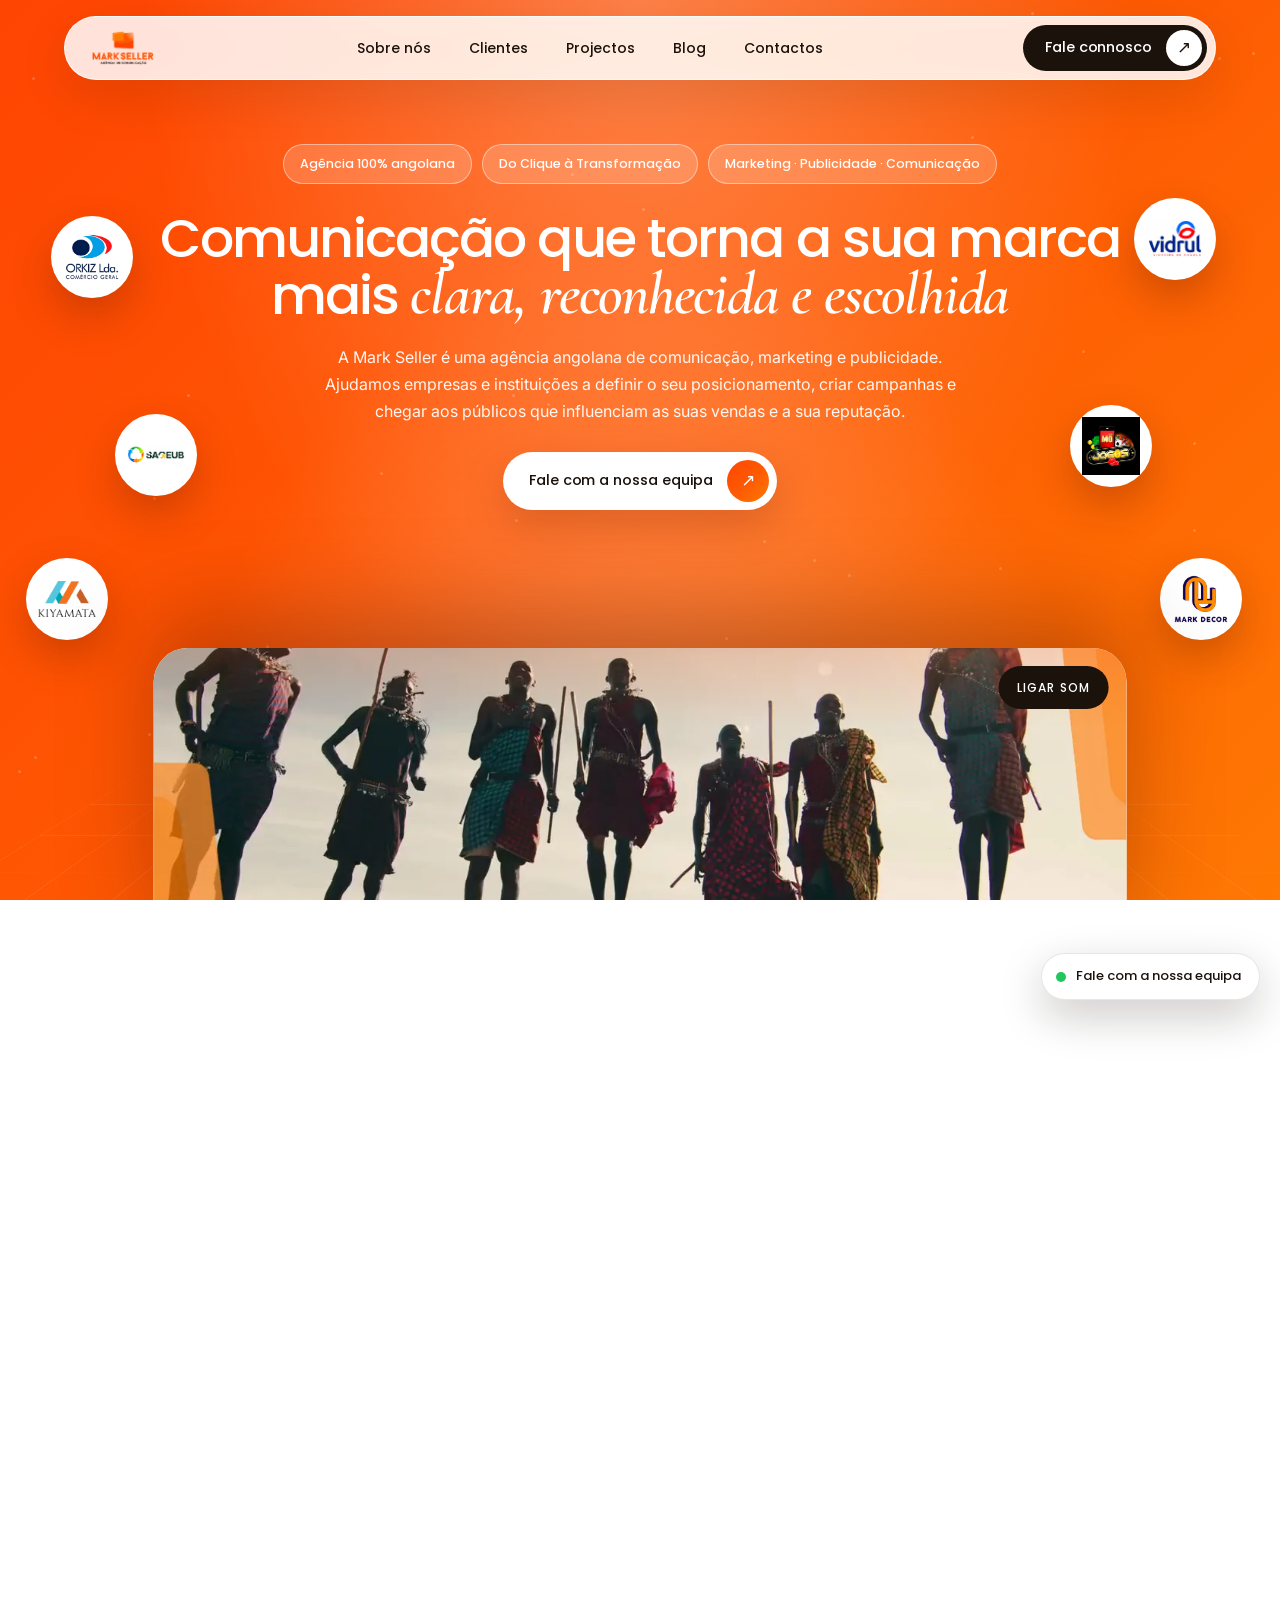
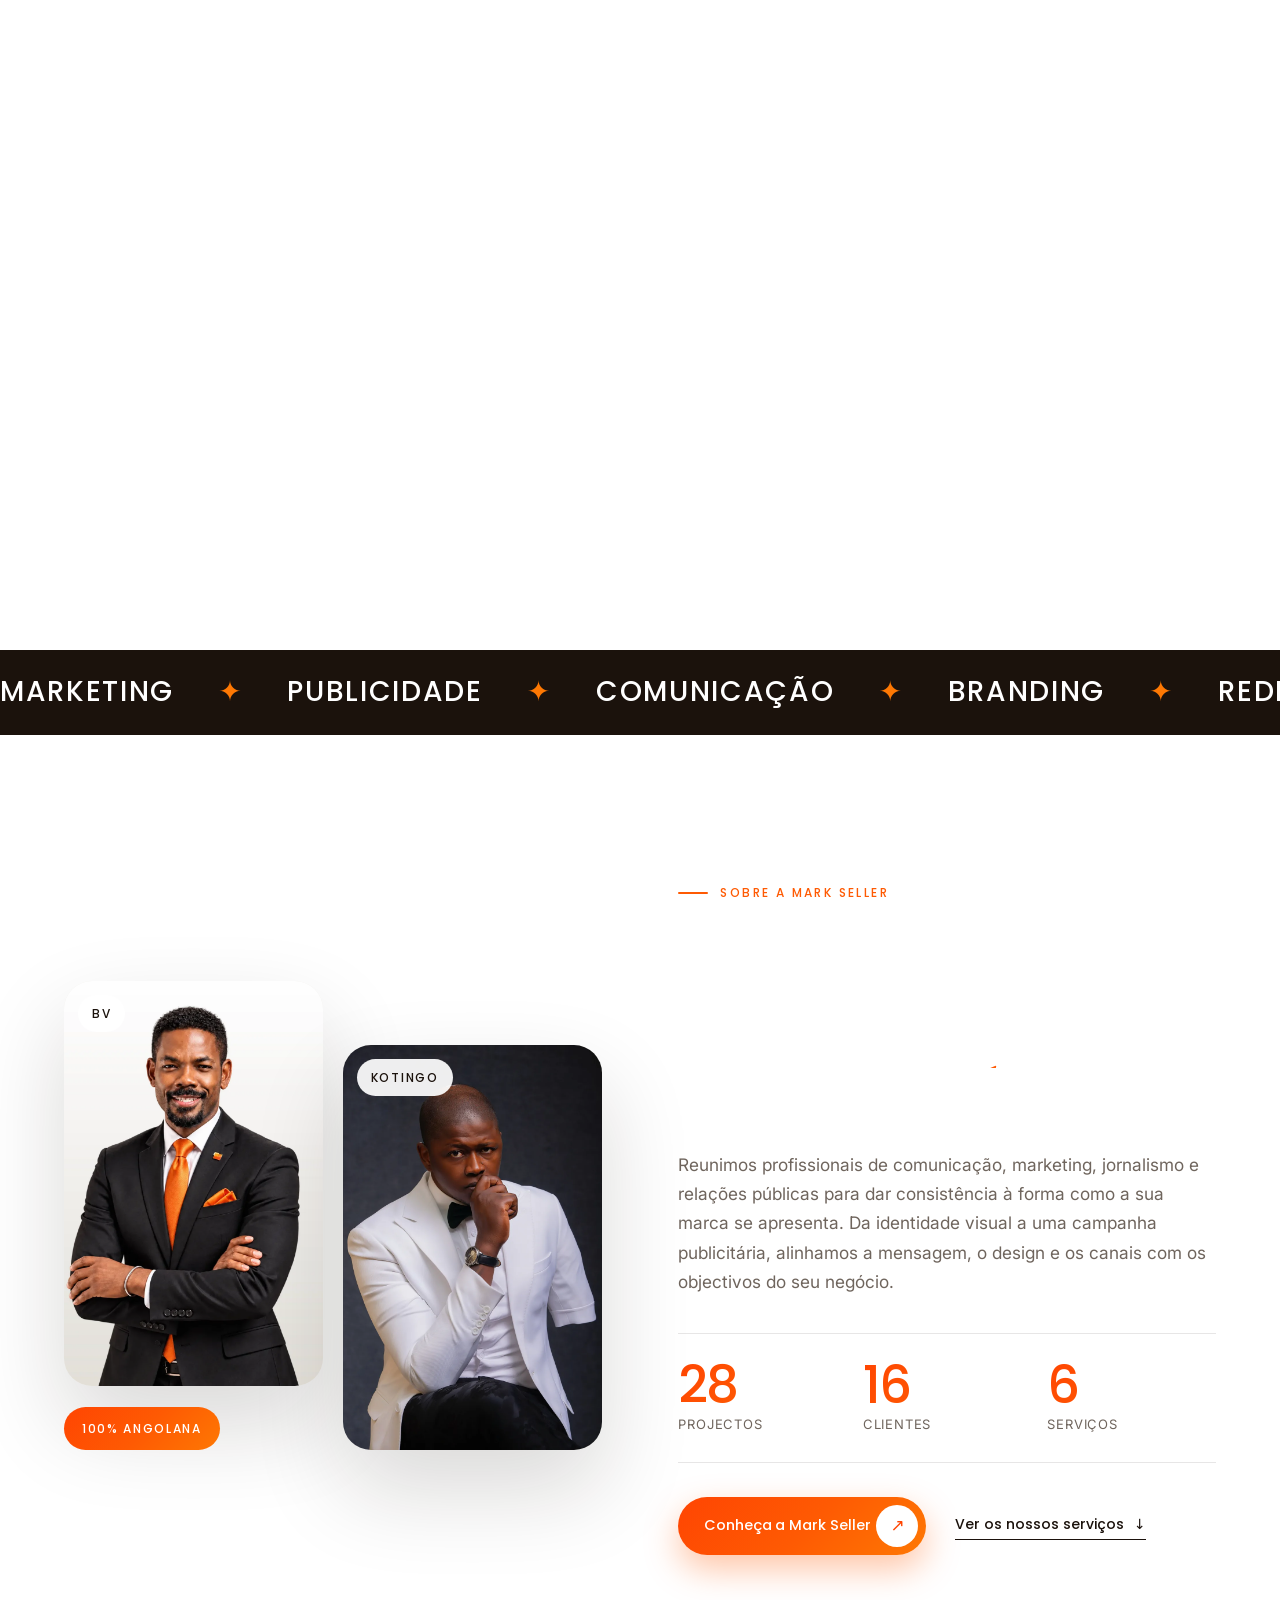
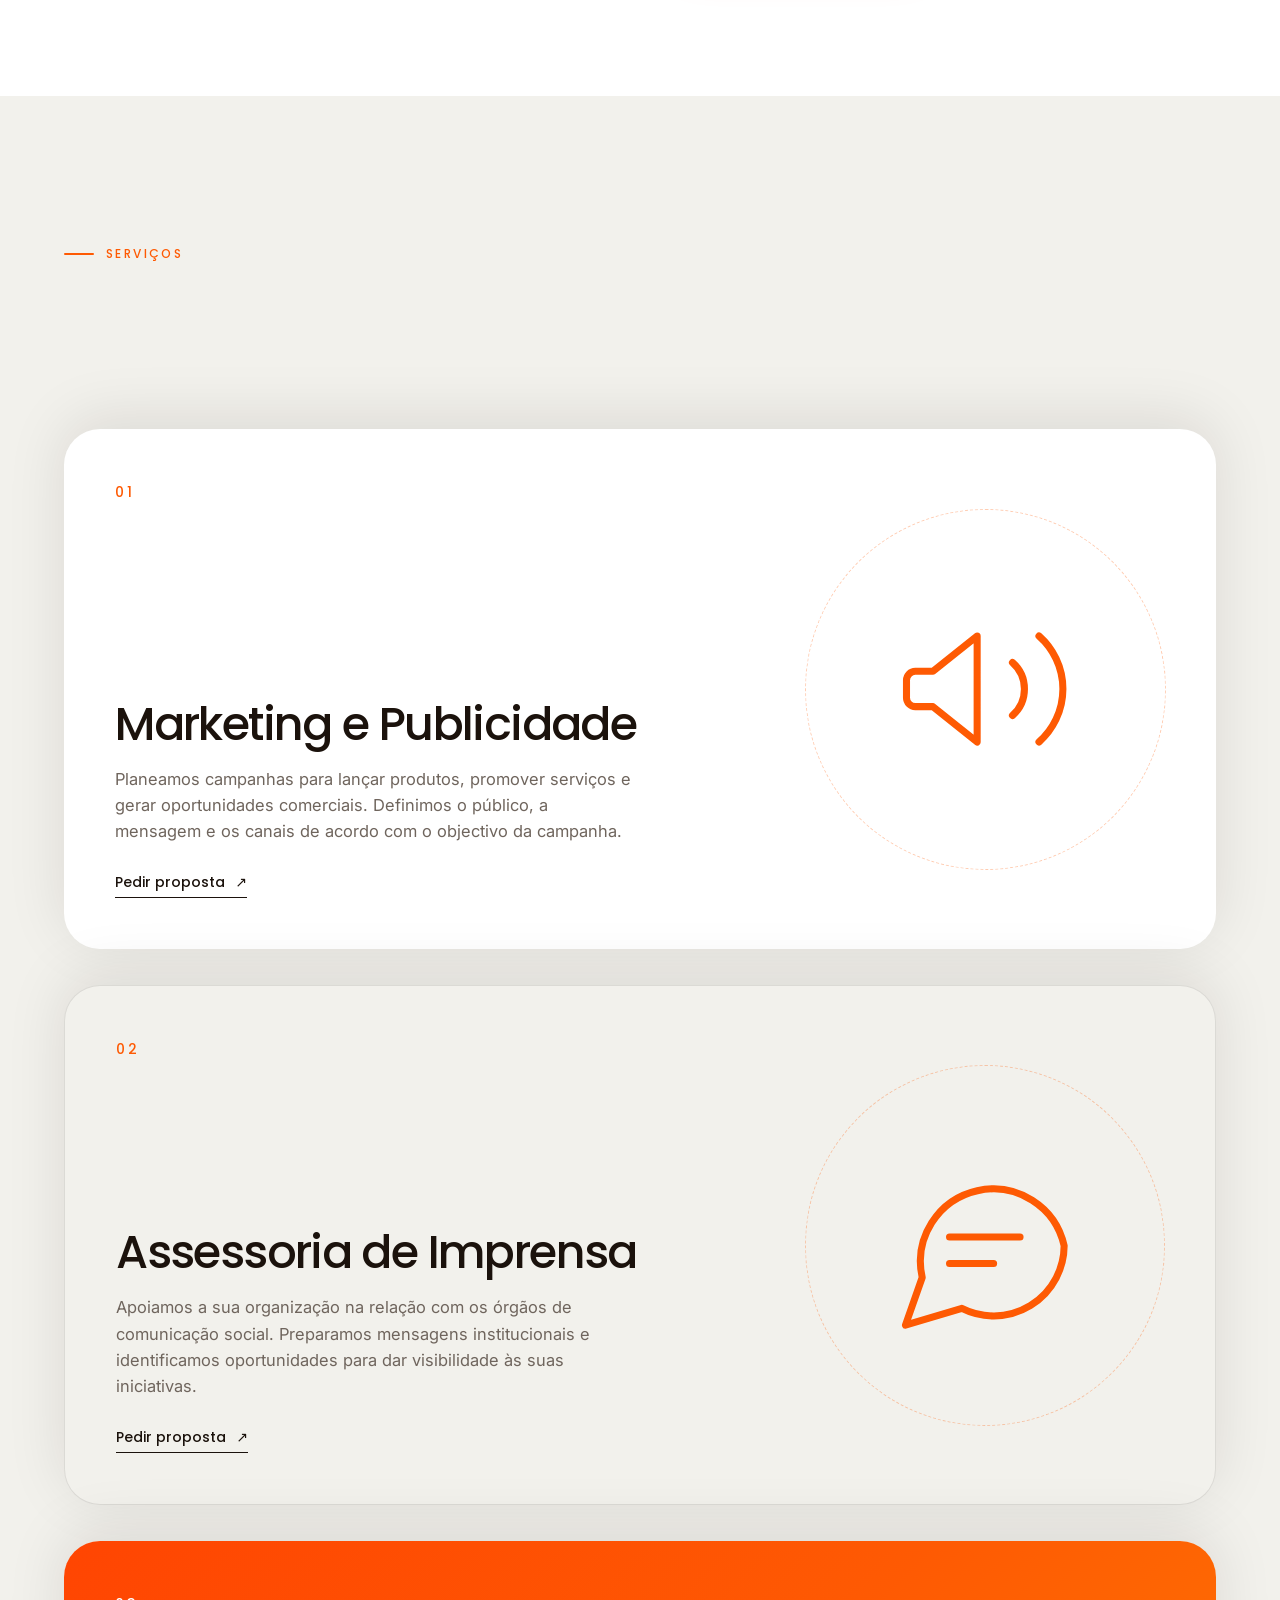
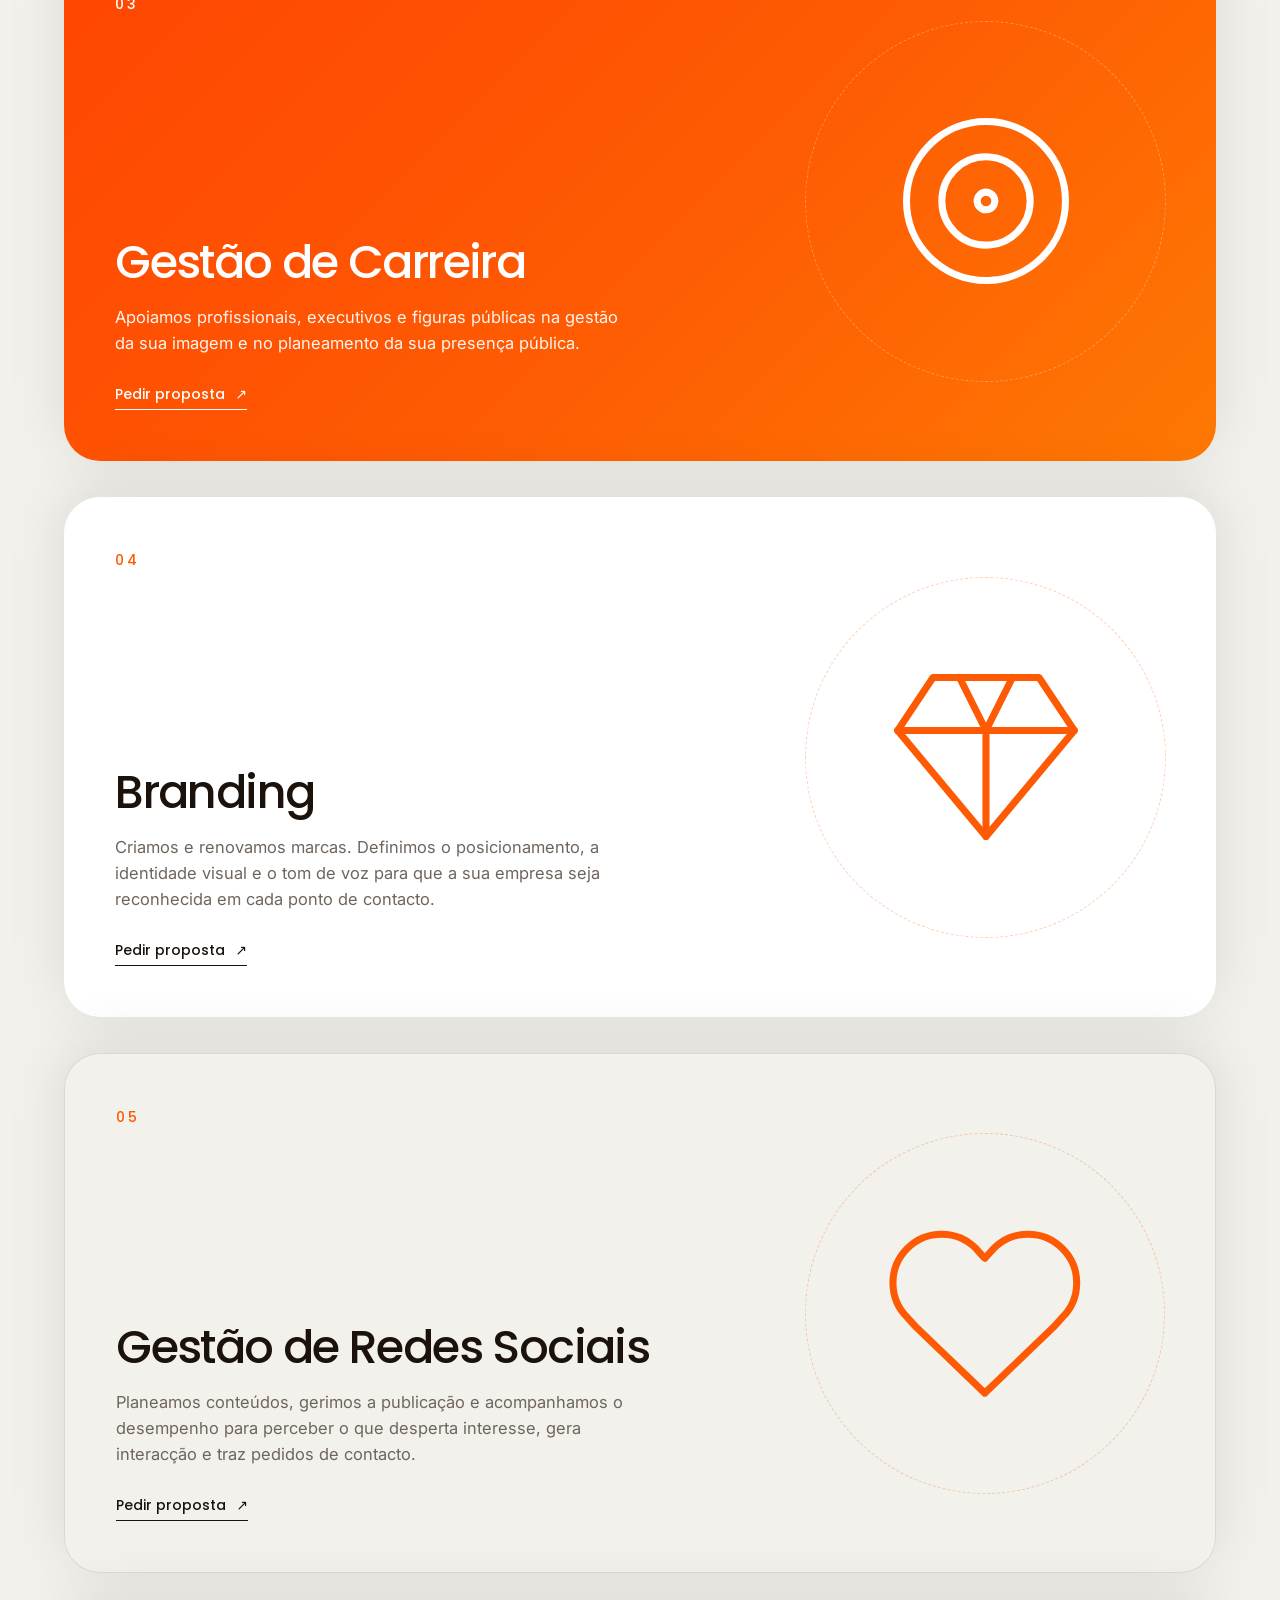
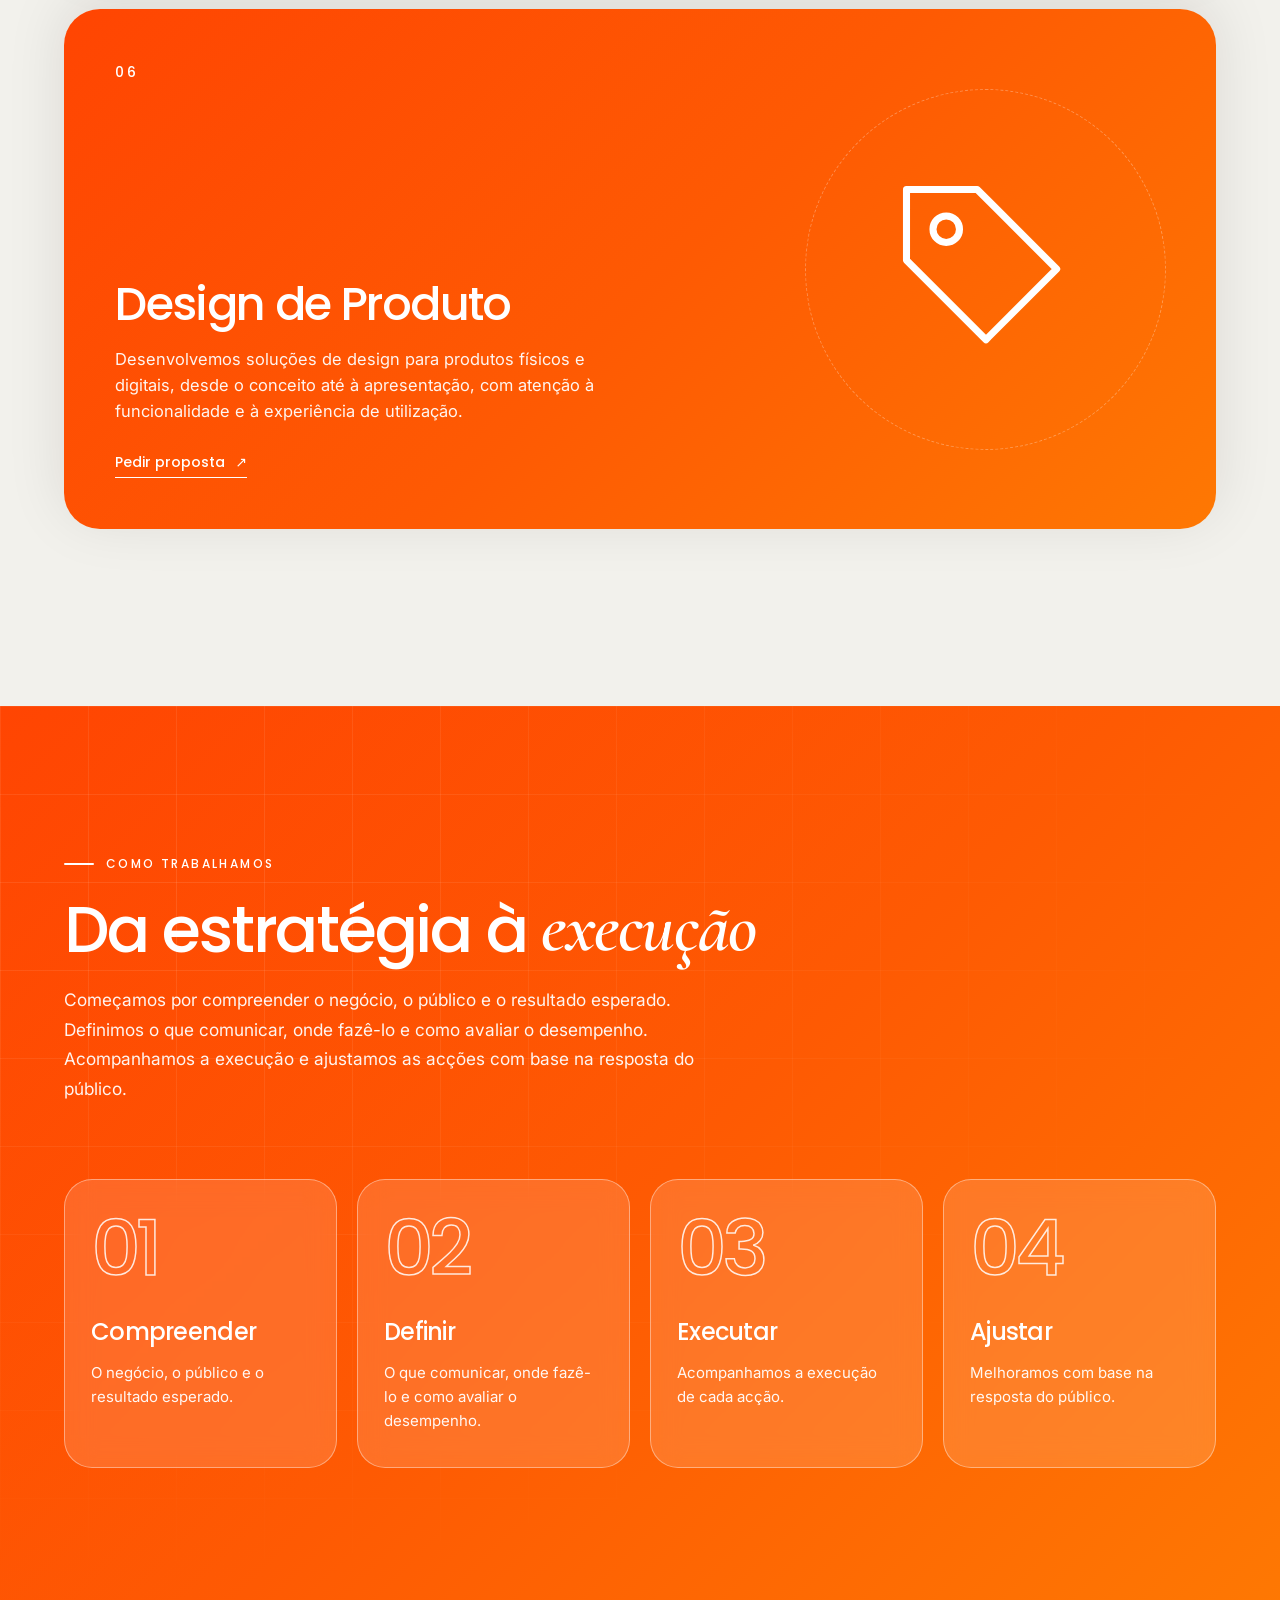
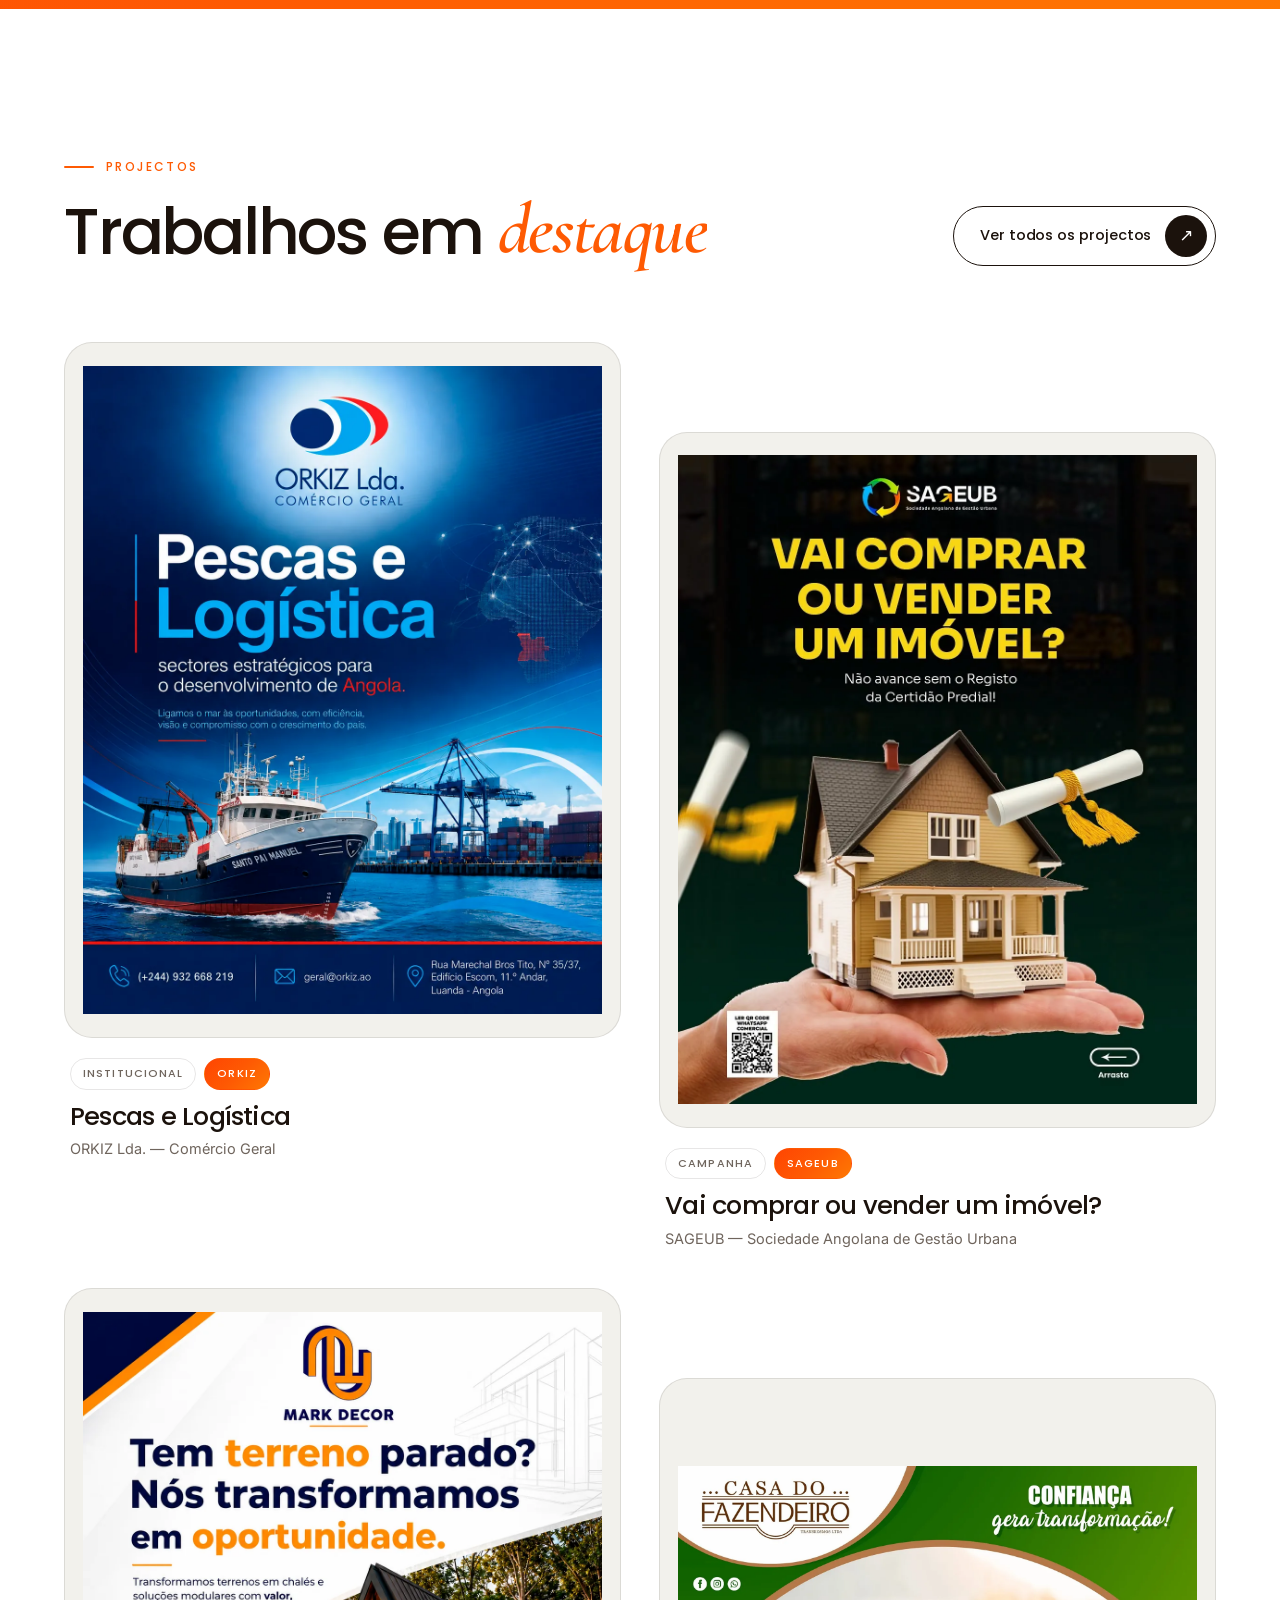
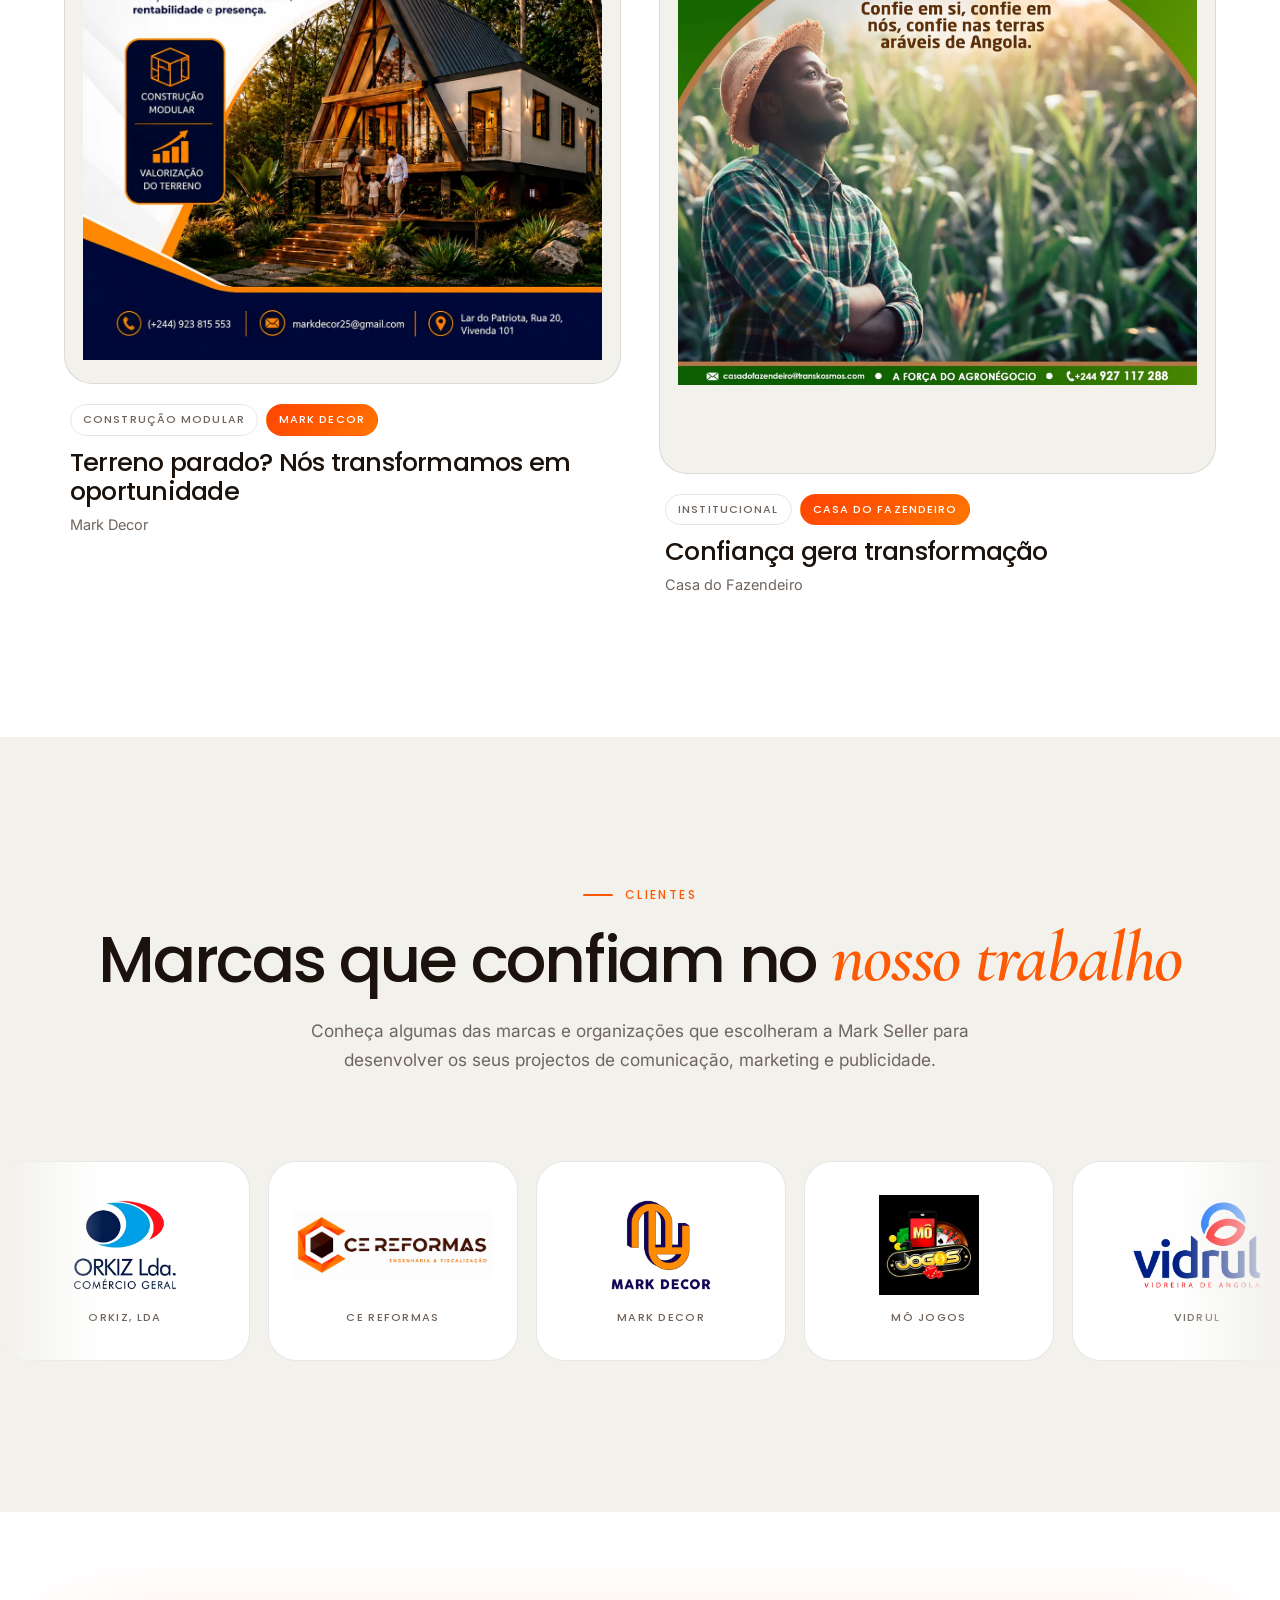
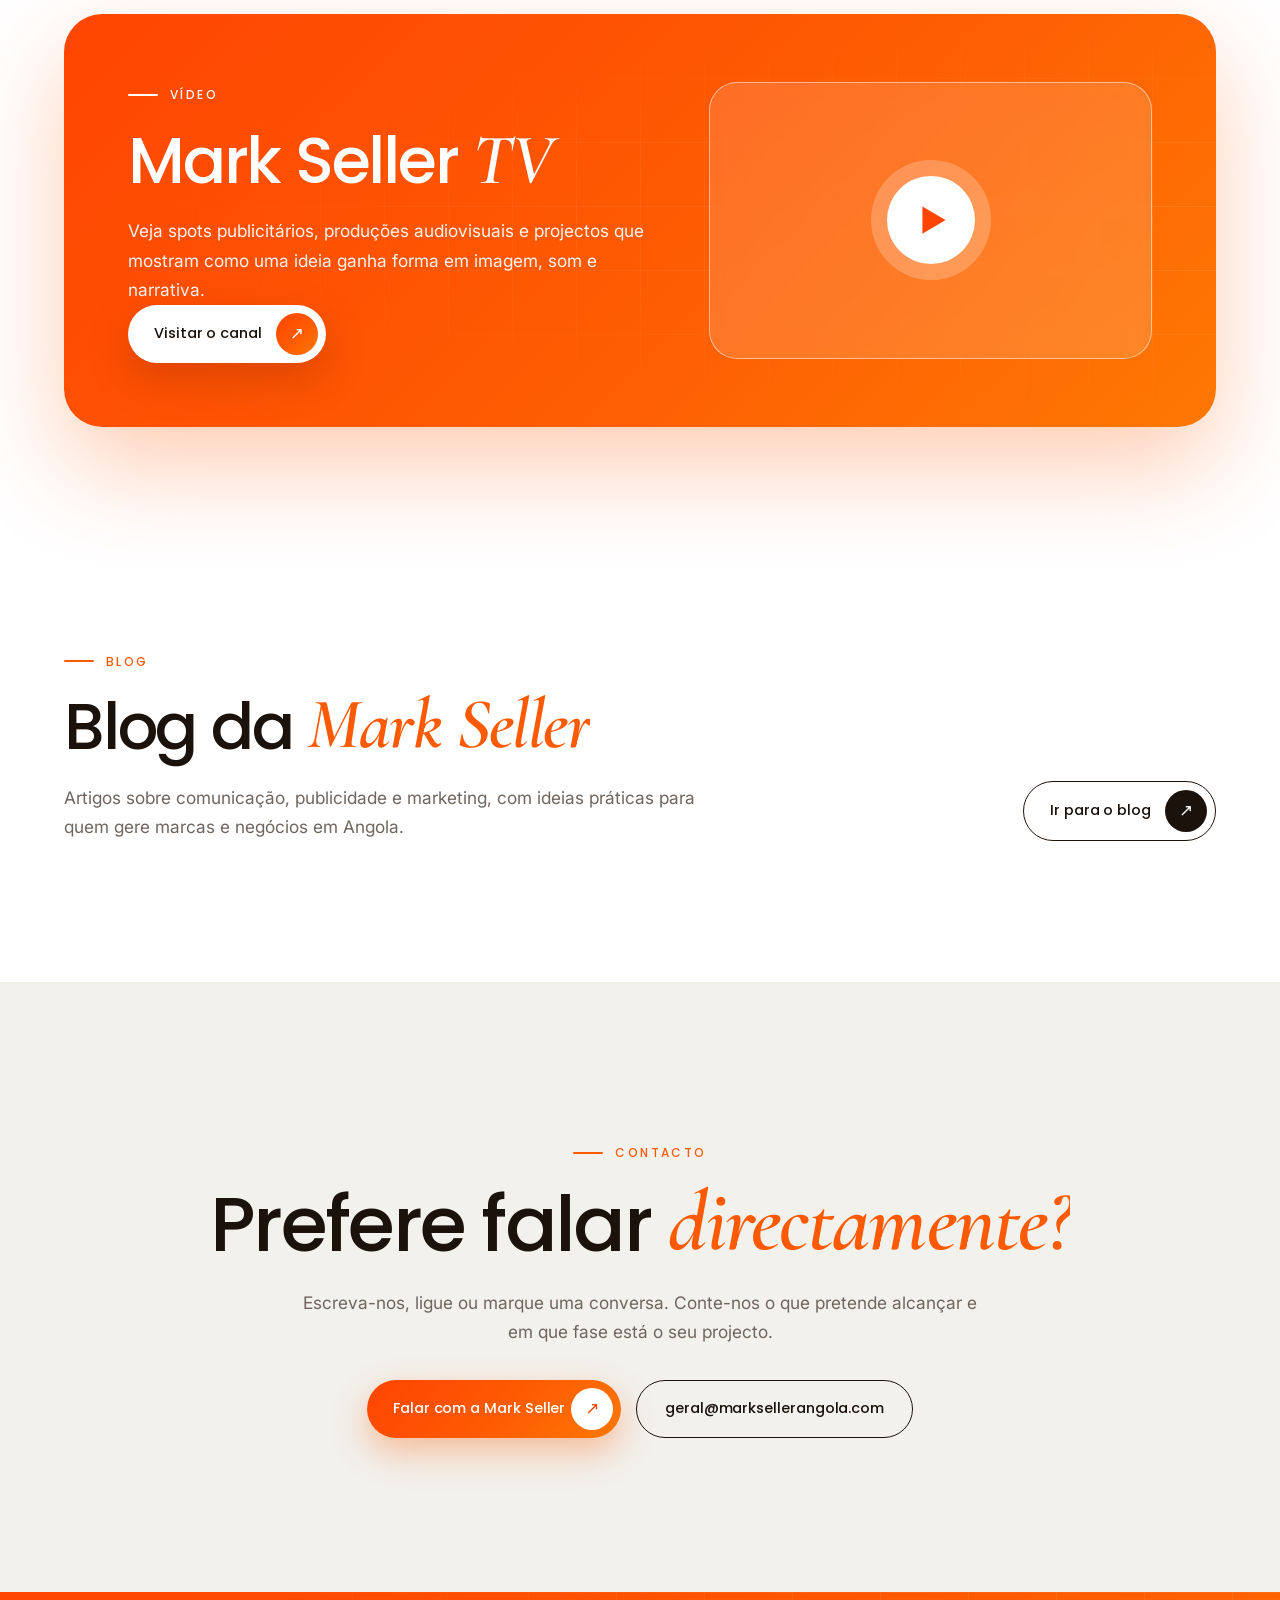
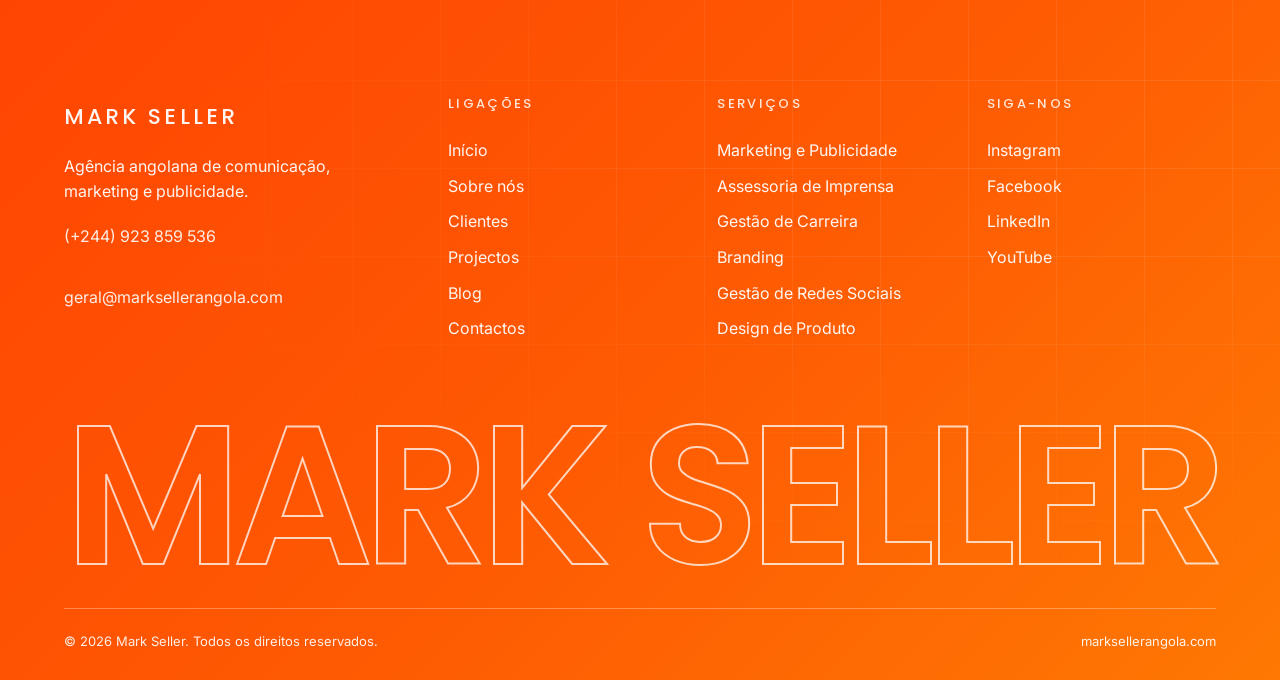
==== commit ac107408: "Novo site da markseller" ====
--- a/index.html
+++ b/index.html
@@ -45,7 +45,7 @@
 <div class="marquee" aria-hidden="true"><div class="marquee-track"><span>MARKETING</span><span>PUBLICIDADE</span><span>COMUNICAÇÃO</span><span>BRANDING</span><span>REDES SOCIAIS</span><span>ASSESSORIA DE IMPRENSA</span><span>MARKETING</span><span>PUBLICIDADE</span><span>COMUNICAÇÃO</span><span>BRANDING</span><span>REDES SOCIAIS</span><span>ASSESSORIA DE IMPRENSA</span></div></div>
 
 <section class="sec about" id="sobre"><div class="wrap grid-2">
-<div class="duo reveal"><figure><img loading="lazy" alt="BV, rosto da Mark Seller" src="img/equipa/bv.webp"/><figcaption>BV</figcaption></figure><figure><img loading="lazy" alt="Cotingo, rosto da Mark Seller" src="img/equipa/cotingo.webp"/><figcaption>Cotingo</figcaption></figure><span class="tag">100% angolana</span></div>
+<div class="duo reveal"><figure><img loading="lazy" alt="BV, rosto da Mark Seller" src="img/equipa/bv.webp"/><figcaption>BV</figcaption></figure><figure><img loading="lazy" alt="Kotingo, rosto da Mark Seller" src="img/equipa/kotingo.webp"/><figcaption>Kotingo</figcaption></figure><span class="tag">100% angolana</span></div>
 <div>
 <p class="eyebrow">Sobre a Mark Seller</p>
 <h2 class="title reveal-h">Uma marca com <span class="accent">mensagem, design e canais</span> alinhados.</h2>
